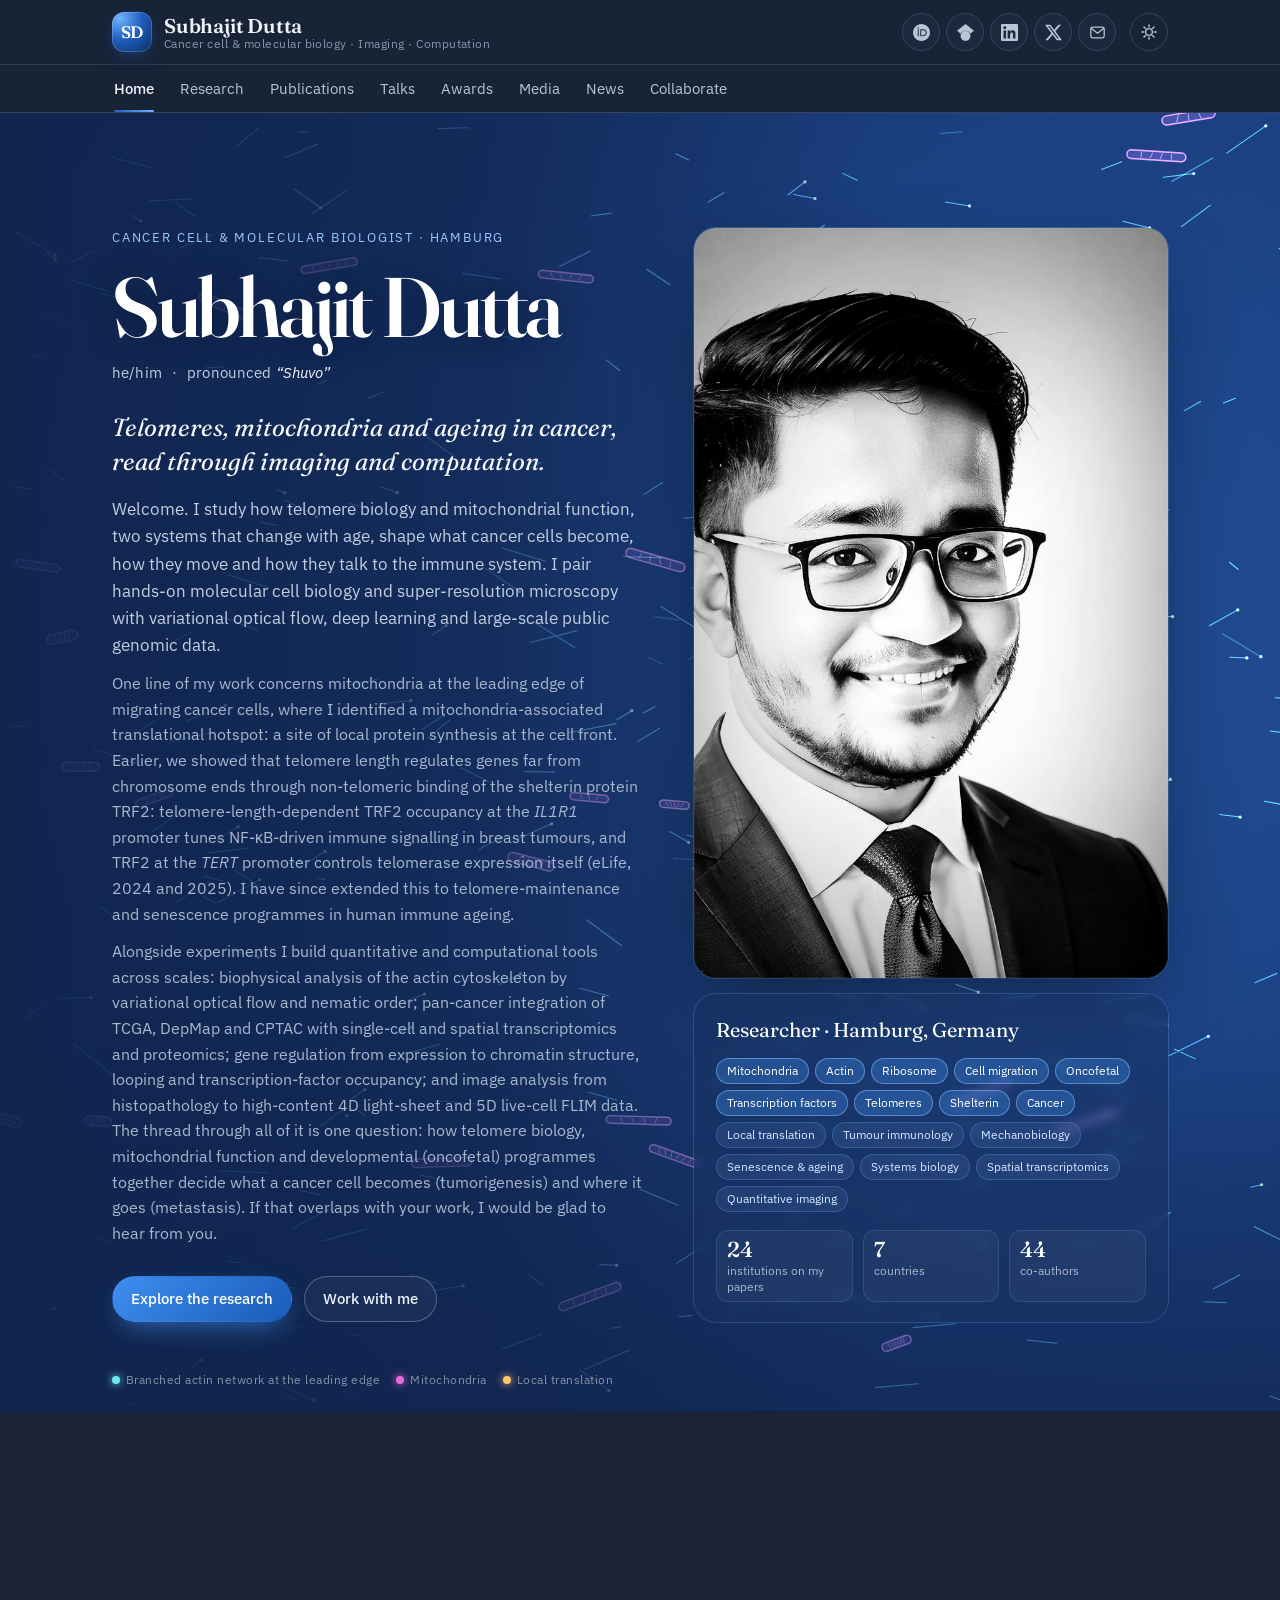
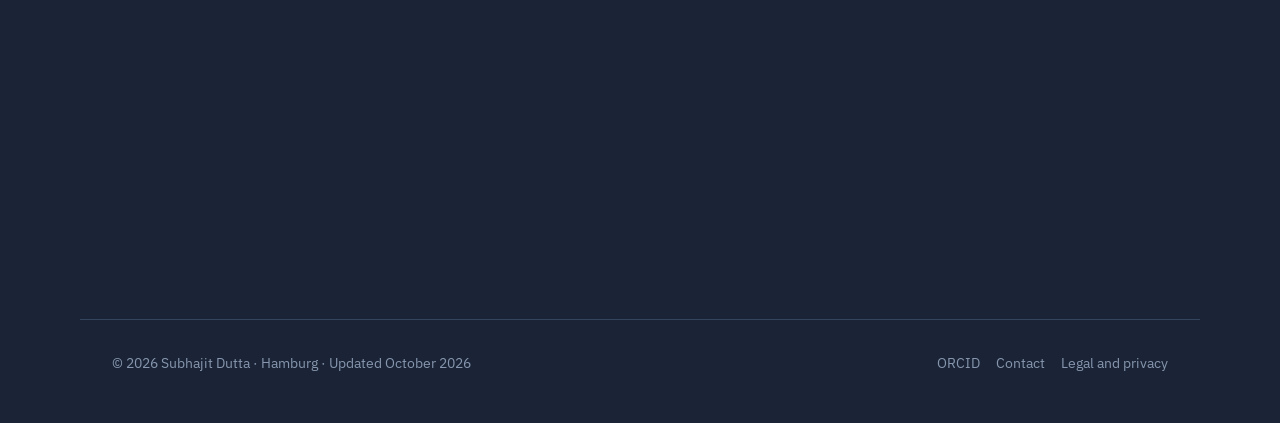
==== index.html @ 6a242e51 "Home: add pronouns and pronunciation" ====
<!doctype html>
<html lang="en">
<head>
<meta charset="utf-8">
<meta http-equiv="Content-Security-Policy" content="default-src 'self'; script-src 'self'; style-src 'self'; img-src 'self' data:; font-src 'self'; connect-src 'self' https://api.web3forms.com; form-action 'self' https://api.web3forms.com; base-uri 'self'; object-src 'none'; frame-src 'none'; worker-src 'none'; manifest-src 'self'; upgrade-insecure-requests">
<meta name="referrer" content="strict-origin-when-cross-origin">
<meta name="viewport" content="width=device-width, initial-scale=1, viewport-fit=cover">
<title>Subhajit Dutta | Cancer biologist: telomeres, mitochondria and ageing</title>
<meta name="description" content="Subhajit Dutta is a cancer cell and molecular biologist in Hamburg studying how telomere biology, mitochondrial function and developmental programmes shape tumour growth, immunity and metastasis, using imaging, genomics and computation.">
<meta name="author" content="Subhajit Dutta">
<link rel="me" href="https://orcid.org/0000-0003-2390-7492">
<link rel="preload" as="image" href="/assets/img/portrait.webp" fetchpriority="high">
<link rel="canonical" href="https://duttasubhajit.com/">
<meta property="og:type" content="profile">
<meta property="og:title" content="Subhajit Dutta | Cancer biologist: telomeres, mitochondria and ageing">
<meta property="og:description" content="Subhajit Dutta is a cancer cell and molecular biologist in Hamburg studying how telomere biology, mitochondrial function and developmental programmes shape tumour growth, immunity and metastasis, using imaging, genomics and computation.">
<meta property="og:url" content="https://duttasubhajit.com/">
<meta property="og:site_name" content="Subhajit Dutta">
<meta property="og:image" content="https://duttasubhajit.com/assets/img/og.jpg">
<meta property="og:image:width" content="1200">
<meta property="og:image:height" content="630">
<meta name="twitter:card" content="summary_large_image">
<meta name="twitter:site" content="@SDutta_2904">
<meta name="twitter:image" content="https://duttasubhajit.com/assets/img/og.jpg">
<meta name="robots" content="index, follow">
<link rel="icon" href="/assets/img/favicon.svg" type="image/svg+xml">
<script type="application/ld+json">
{
 "@context": "https://schema.org",
 "@graph": [
  {
   "@type": "WebSite",
   "@id": "https://duttasubhajit.com/#website",
   "url": "https://duttasubhajit.com/",
   "name": "Subhajit Dutta",
   "alternateName": [
    "duttasubhajit.com",
    "Subhajit Dutta, cancer biologist"
   ],
   "inLanguage": "en",
   "publisher": {
    "@id": "https://duttasubhajit.com/#person"
   }
  },
  {
   "@type": "ProfilePage",
   "@id": "https://duttasubhajit.com/#profilepage",
   "url": "https://duttasubhajit.com/",
   "name": "Subhajit Dutta",
   "isPartOf": {
    "@id": "https://duttasubhajit.com/#website"
   },
   "dateModified": "2026-10-17T09:00:00+02:00",
   "mainEntity": {
    "@id": "https://duttasubhajit.com/#person"
   }
  },
  {
   "@type": "Person",
   "@id": "https://duttasubhajit.com/#person",
   "name": "Subhajit Dutta",
   "givenName": "Subhajit",
   "familyName": "Dutta",
   "alternateName": [
    "S. Dutta",
    "Dutta S"
   ],
   "description": "Cancer cell and molecular biologist studying how telomere biology, mitochondrial function and developmental programmes shape tumour growth, immunity and metastasis.",
   "jobTitle": "Researcher",
   "url": "https://duttasubhajit.com/",
   "image": "https://duttasubhajit.com/assets/img/portrait.webp",
   "email": "mailto:dsubhajit.edu@gmail.com",
   "affiliation": {
    "@type": "Organization",
    "name": "University Medical Center Hamburg-Eppendorf (UKE)",
    "department": {
     "@type": "Organization",
     "name": "Institute of Biochemistry and Molecular Cell Biology (IBMZ)"
    }
   },
   "alumniOf": [
    {
     "@type": "CollegeOrUniversity",
     "name": "Banaras Hindu University",
     "address": {
      "@type": "PostalAddress",
      "addressLocality": "Varanasi",
      "addressCountry": "IN"
     }
    },
    {
     "@type": "CollegeOrUniversity",
     "name": "University of Burdwan",
     "address": {
      "@type": "PostalAddress",
      "addressLocality": "Bardhaman",
      "addressCountry": "IN"
     }
    },
    {
     "@type": "ResearchOrganization",
     "name": "CSIR-Institute of Genomics and Integrative Biology (CSIR-IGIB)",
     "address": {
      "@type": "PostalAddress",
      "addressLocality": "New Delhi",
      "addressCountry": "IN"
     }
    },
    {
     "@type": "CollegeOrUniversity",
     "name": "Indian Institute of Technology Jodhpur",
     "address": {
      "@type": "PostalAddress",
      "addressLocality": "Jodhpur",
      "addressCountry": "IN"
     }
    },
    {
     "@type": "ResearchOrganization",
     "name": "National Institute of Science Education and Research (NISER)",
     "address": {
      "@type": "PostalAddress",
      "addressLocality": "Bhubaneswar",
      "addressCountry": "IN"
     }
    }
   ],
   "identifier": {
    "@type": "PropertyValue",
    "propertyID": "ORCID",
    "value": "0000-0003-2390-7492",
    "url": "https://orcid.org/0000-0003-2390-7492"
   },
   "knowsAbout": [
    "telomere biology",
    "shelterin",
    "mitochondria",
    "ageing",
    "cancer biology",
    "tumour immune microenvironment",
    "oncofetal programmes",
    "cancer cell migration",
    "actin cytoskeleton",
    "quantitative imaging",
    "optical flow",
    "single-cell and spatial genomics",
    "machine learning"
   ],
   "sameAs": [
    "https://orcid.org/0000-0003-2390-7492",
    "https://scholar.google.com/citations?user=DbkLvm4AAAAJ",
    "https://www.linkedin.com/in/subhajit-dutta-6a4b96134/",
    "https://x.com/SDutta_2904",
    "https://github.com/subhajit-dutta-bio",
    "https://bsky.app/profile/sdutta.bsky.social",
    "https://www.researchgate.net/profile/Subhajit-Dutta-3"
   ],
   "award": [
    "Best oral presentation, 6th EUGLOH Annual Student Research Conference (2025)",
    "EMBO Travel Grants (2025, 2026)",
    "Google TPU Research Cloud award (2026)"
   ],
   "workLocation": {
    "@type": "Place",
    "name": "Hamburg, Germany"
   }
  }
 ]
}
</script>
<link rel="preload" href="/assets/fonts/ibm-plex-sans-latin-400-normal.woff2" as="font" type="font/woff2" crossorigin>
<link rel="preload" href="/assets/fonts/fraunces-latin-opsz-normal.woff2" as="font" type="font/woff2" crossorigin>
<link rel="stylesheet" href="/assets/site.css">
<script src="/assets/data/profile.js" defer></script>
<script src="/assets/data/news.js" defer></script>
<script src="/assets/data/publications.js" defer></script>
<script src="/assets/data/network.js" defer></script>
<script src="/assets/site.js" defer></script>
</head>
<body data-page="home">
<a class="skip" href="#main">Skip to content</a>
<header class="nav">
  <div class="wrap nav-top">
    <a class="brand" href="/" aria-label="Subhajit Dutta, home">
      <span class="brand-mark" aria-hidden="true">SD</span>
      <span class="brand-text"><span class="brand-name">Subhajit Dutta</span><span class="brand-sub">Cancer cell &amp; molecular biology · Imaging · Computation</span></span>
    </a>
    <div class="nav-right">
      <ul class="social" aria-label="Profiles">
        <li><a class="soc soc-orcid" href="https://orcid.org/0000-0003-2390-7492" target="_blank" rel="me noopener" aria-label="ORCID profile" title="ORCID"><svg viewBox="0 0 24 24" aria-hidden="true"><path fill="currentColor" d="M12 0C5.372 0 0 5.372 0 12s5.372 12 12 12 12-5.372 12-12S18.628 0 12 0zM7.369 4.378c.525 0 .947.431.947.947s-.422.947-.947.947a.95.95 0 0 1-.947-.947c0-.525.422-.947.947-.947zm-.722 3.038h1.444v10.041H6.647V7.416zm3.562 0h3.9c3.712 0 5.344 2.653 5.344 5.025 0 2.578-2.016 5.025-5.325 5.025h-3.919V7.416zm1.444 1.303v7.444h2.297c3.272 0 4.022-2.484 4.022-3.722 0-2.016-1.284-3.722-4.097-3.722h-2.222z"/></svg></a></li>
        <li><a class="soc soc-scholar" href="https://scholar.google.com/citations?user=DbkLvm4AAAAJ&amp;hl=en" target="_blank" rel="me noopener" aria-label="Google Scholar profile" title="Google Scholar"><svg viewBox="0 0 24 24" aria-hidden="true"><path fill="currentColor" d="M5.242 13.769 0 9.5 12 0l12 9.5-5.242 4.269C17.548 11.249 14.978 9.5 12 9.5c-2.977 0-5.548 1.748-6.758 4.269zM12 10a7 7 0 1 0 0 14 7 7 0 0 0 0-14z"/></svg></a></li>
        <li><a class="soc soc-linkedin" href="https://www.linkedin.com/in/subhajit-dutta-6a4b96134/" target="_blank" rel="me noopener" aria-label="LinkedIn profile" title="LinkedIn"><svg viewBox="0 0 24 24" aria-hidden="true"><path fill="currentColor" d="M20.447 20.452h-3.554v-5.569c0-1.328-.027-3.037-1.852-3.037-1.853 0-2.136 1.445-2.136 2.939v5.667H9.351V9h3.414v1.561h.046c.477-.9 1.637-1.85 3.37-1.85 3.601 0 4.267 2.37 4.267 5.455v6.286zM5.337 7.433a2.062 2.062 0 1 1 0-4.125 2.062 2.062 0 0 1 0 4.125zM7.119 20.452H3.555V9h3.564v11.452zM22.225 0H1.771C.792 0 0 .774 0 1.729v20.542C0 23.227.792 24 1.771 24h20.451C23.2 24 24 23.227 24 22.271V1.729C24 .774 23.2 0 22.222 0h.003z"/></svg></a></li>
        <li><a class="soc soc-x" href="https://x.com/SDutta_2904" target="_blank" rel="me noopener" aria-label="X (Twitter) profile" title="X"><svg viewBox="0 0 24 24" aria-hidden="true"><path fill="currentColor" d="M18.901 1.153h3.68l-8.04 9.19L24 22.846h-7.406l-5.8-7.584-6.638 7.584H.474l8.6-9.83L0 1.154h7.594l5.243 6.932 6.064-6.933zm-1.291 19.491h2.039L6.486 3.24H4.298l13.312 17.404z"/></svg></a></li>
        <li><a class="soc soc-email" href="mailto:dsubhajit.edu@gmail.com" aria-label="Email dsubhajit.edu@gmail.com" title="Email"><svg viewBox="0 0 24 24" aria-hidden="true" fill="none" stroke="currentColor" stroke-width="1.8" stroke-linecap="round" stroke-linejoin="round"><rect x="2.5" y="4.5" width="19" height="15" rx="2.5"/><path d="M3.5 6.5l8.5 6.5 8.5-6.5"/></svg></a></li>
      </ul>
      <button class="icon-btn" id="themeBtn" type="button" aria-label="Switch colour theme" title="Switch theme">
        <svg viewBox="0 0 24 24" fill="none" stroke="currentColor" stroke-width="1.8" stroke-linecap="round"><circle cx="12" cy="12" r="4.5"/><path d="M12 2.5v2.5M12 19v2.5M2.5 12H5M19 12h2.5M5.3 5.3l1.8 1.8M16.9 16.9l1.8 1.8M5.3 18.7l1.8-1.8M16.9 7.1l1.8-1.8"/></svg>
      </button>
    </div>
  </div>
  <nav class="nav-tabs" aria-label="Sections">
    <div class="wrap">
      <ul class="tabs" id="tabs">
        <li><a href="/" data-page="home">Home</a></li>
        <li><a href="/research/" data-page="research">Research</a></li>
        <li><a href="/publications/" data-page="publications">Publications</a></li>
        <li><a href="/talks/" data-page="talks">Talks</a></li>
        <li><a href="/awards/" data-page="awards">Awards</a></li>
        <li><a href="/media/" data-page="media">Media</a></li>
        <li><a href="/news/" data-page="news">News</a></li>
        <li><a href="/collaborate/" data-page="collaborate">Collaborate</a></li>
      </ul>
    </div>
  </nav>
</header>
<main id="main">

<section class="hero" aria-labelledby="name">
  <canvas id="cellfield" aria-hidden="true"></canvas>
  <div class="hero-shade" aria-hidden="true"></div>
  <div class="wrap hero-grid">
    <div class="hero-copy">
      <p class="eyebrow">Cancer cell &amp; molecular biologist<span class="hide-sm"> · <span data-pos="city">Hamburg</span></span></p>
      <h1 id="name">Subhajit Dutta</h1>
      <p class="name-meta"><span>he/him</span><span aria-hidden="true">·</span><span>pronounced <q>Shuvo</q></span></p>
      <p class="hero-lede">Telomeres, mitochondria and ageing in cancer, read through imaging and computation.</p>
      <p class="hero-text">Welcome. I study how telomere biology and mitochondrial function, two systems that change with age, shape what cancer cells become, how they move and how they talk to the immune system. I pair hands-on molecular cell biology and super-resolution microscopy with variational optical flow, deep learning and large-scale public genomic data.</p>
      <p class="hero-text">One line of my work concerns mitochondria at the leading edge of migrating cancer cells, where I identified a mitochondria-associated translational hotspot: a site of local protein synthesis at the cell front. Earlier, we showed that telomere length regulates genes far from chromosome ends through non-telomeric binding of the shelterin protein TRF2: telomere-length-dependent TRF2 occupancy at the <i>IL1R1</i> promoter tunes NF-κB-driven immune signalling in breast tumours, and TRF2 at the <i>TERT</i> promoter controls telomerase expression itself (eLife, 2024 and 2025). I have since extended this to telomere-maintenance and senescence programmes in human immune ageing.</p>
      <p class="hero-text">Alongside experiments I build quantitative and computational tools across scales: biophysical analysis of the actin cytoskeleton by variational optical flow and nematic order; pan-cancer integration of TCGA, DepMap and CPTAC with single-cell and spatial transcriptomics and proteomics; gene regulation from expression to chromatin structure, looping and transcription-factor occupancy; and image analysis from histopathology to high-content 4D light-sheet and 5D live-cell FLIM data. The thread through all of it is one question: how telomere biology, mitochondrial function and developmental (oncofetal) programmes together decide what a cancer cell becomes (tumorigenesis) and where it goes (metastasis). If that overlaps with your work, I would be glad to hear from you.</p>
      <div class="hero-actions">
        <a class="btn primary" href="/research/">Explore the research</a>
        <a class="btn ghost" href="/collaborate/">Work with me</a>
      </div>
    </div>
    <aside class="hero-side">
      <div class="portrait" id="portrait">
        <img src="/assets/img/portrait.webp" alt="Subhajit Dutta" width="900" height="1202" fetchpriority="high">
      </div>
      <div class="profile-card">
        <div>
          <p class="pc-role"><span data-pos="role">Researcher</span> · <span data-pos="place">Hamburg, Germany</span></p>
          <ul class="pc-tags" aria-label="Research keywords">
            <li class="core">Mitochondria</li><li class="core">Actin</li><li class="core">Ribosome</li><li class="core">Cell migration</li><li class="core">Oncofetal</li><li class="core">Transcription factors</li><li class="core">Telomeres</li><li class="core">Shelterin</li><li class="core">Cancer</li>
            <li>Local translation</li><li>Tumour immunology</li><li>Mechanobiology</li><li>Senescence &amp; ageing</li><li>Systems biology</li><li>Spatial transcriptomics</li><li>Quantitative imaging</li>
          </ul>
        </div>
        <a class="pc-net" href="/collaborate/#h-net" aria-label="See the collaboration network (excludes Global Burden of Disease consortium papers)" title="Counts exclude Global Burden of Disease consortium papers">
          <span><b data-net="inst">24</b>institutions on my papers</span>
          <span><b data-net="countries">7</b>countries</span>
          <span><b data-net="people">44</b>co-authors</span>
        </a>
      </div>
    </aside>
  </div>
  <p class="hero-caption wrap"><span class="cap"><i class="dot dot-actin"></i>Branched actin network at the leading edge</span><span class="cap"><i class="dot dot-mito"></i>Mitochondria</span><span class="cap"><i class="dot dot-ribo"></i>Local translation</span></p>
</section>

<section class="section flush" aria-label="Now">
  <div class="wrap">
    <div class="now">
      <div><div class="k">Now</div><div class="v" data-pos="now">Researcher, Institute of Biochemistry and Molecular Cell Biology, UKE Hamburg</div></div>
      <div><div class="k">Focus</div><div class="v"><a href="/research/">Telomeres, mitochondria and ageing in cancer</a></div></div>
      <div><div class="k">Open to</div><div class="v"><a href="/collaborate/">Collaborations on omics and imaging data</a></div></div>
    </div>
  </div>
</section>

<section class="section" aria-labelledby="h-latest">
  <div class="wrap">
    <div class="section-head">
      <h2 id="h-latest">Latest</h2>
      <p class="section-intro">Recent preprints, accepted papers and meetings.</p>
    </div>
    <ul class="rows" id="newsLatest"></ul>
    <div class="section-foot"><a class="btn" href="/news/">All news</a></div>
  </div>
</section>

<section class="section" aria-labelledby="h-selected">
  <div class="wrap">
    <div class="section-head">
      <h2 id="h-selected">Selected work</h2>
      <p class="section-intro">Three papers that show the range: a co-first-author mechanism paper, a follow-up on telomerase regulation, and a sole-author quantitative study of cell migration.</p>
    </div>
    <div class="featured" id="featuredPubs"></div>
    <div class="section-foot"><a class="btn" href="/publications/">All publications</a></div>
  </div>
</section>

<section class="section" aria-labelledby="h-research">
  <div class="wrap">
    <div class="section-head">
      <h2 id="h-research">Four questions, one cell</h2>
      <p class="section-intro">My work runs on two tracks that keep meeting: experiments on telomere and mitochondrial biology in cancer cells, and computational analyses of public genomic, imaging and clinical data at pan-cancer scale.</p>
    </div>
    <div class="themes">
      <article class="theme lead">
        <h3><small>Telomeres and immunity</small>How telomere length talks to the tumour microenvironment</h3>
        <p>Non-telomeric TRF2 binding controls IL1R1 and TERT in a telomere-length-sensitive way, linking telomere state to NF-κB signalling and immune infiltration.</p>
        <p class="more"><a href="/research/#telomere">About this project</a></p>
      </article>
      <article class="theme">
        <h3><small>Mitochondria in migration</small>The Mitochondria–Actin–Translation Hub</h3>
        <p>Mitochondria positioned at the front of migrating cancer cells mark a mitochondria-associated translational hotspot, a site of local protein synthesis at the leading edge.</p>
        <p class="more"><a href="/research/#mitochondria">About this project</a></p>
      </article>
      <article class="theme">
        <h3><small>Quantitative imaging</small>From actin images to nematic fields</h3>
        <p>TV-L1 optical flow, orientational order and topological defect analysis applied to live-cell and super-resolution data, with deep-learning pipelines for microscopy.</p>
        <p class="more"><a href="/research/#imaging">About this project</a></p>
      </article>
      <article class="theme">
        <h3><small>Pan-cancer computation</small>Regulatory, spatial and immune structure in public data</h3>
        <p>Sole-author analyses integrating TCGA, DepMap, CPTAC, ENCODE and spatial transcriptomics to find structure that single studies miss.</p>
        <p class="more"><a href="/research/#pancancer">About this project</a></p>
      </article>
    </div>
  </div>
</section>

<section class="section" id="path" aria-labelledby="h-path">
  <div class="wrap">
    <div class="section-head">
      <h2 id="h-path">Path</h2>
      <p class="section-intro">Research positions and degrees, most recent first.</p>
    </div>
    <ol class="rows">
      <li class="row"><div class="row-when">2023 – present</div><div><div class="row-title">Researcher</div><div class="row-where">University Medical Center Hamburg-Eppendorf (UKE), University of Hamburg</div><p class="row-what">Research on cytoskeletal dynamics, organelle coordination and local translation in cancer cell migration. Teaching in UKE degree programmes (2026); supervised master's and PhD students in live-cell imaging, image analysis and cloning.</p></div></li>
      <li class="row"><div class="row-when">2020 – 2023</div><div><div class="row-title">Senior research fellow</div><div class="row-where">CSIR Institute of Genomics and Integrative Biology, New Delhi</div><p class="row-what">Telomere–immune crosstalk in the tumour microenvironment, TRF2-mediated IL1R1 regulation, TERT gene regulation, T cell ageing, machine learning for telomere length prediction from gene expression.</p></div></li>
      <li class="row"><div class="row-when">2020</div><div><div class="row-title">Junior research fellow</div><div class="row-where">Indian Institute of Technology Jodhpur</div><p class="row-what">Single-molecule opto-genomics for immune checkpoint blockade; single-molecule imaging of T-cell receptor serial engagement.</p></div></li>
      <li class="row"><div class="row-when">2019</div><div><div class="row-title">Visiting researcher</div><div class="row-where">University of Helsinki</div><p class="row-what">Lineage-specific transcription factors in liver cancer, trans-differentiation, next-generation sequencing analysis.</p></div></li>
      <li class="row"><div class="row-when">2018 – 2019</div><div><div class="row-title">Junior research fellow</div><div class="row-where">National Institute of Science Education and Research, Bhubaneswar</div><p class="row-what">Genetic alterations in gall bladder cancer; graph-based network analysis of tumour angiogenesis.</p></div></li>
      <li class="row"><div class="row-when">2016 – 2018</div><div><div class="row-title">MSc Biotechnology</div><div class="row-where">Banaras Hindu University, Varanasi</div><p class="row-what">First division, CGPA 8.34/10. DBT Merit Scholarship.</p></div></li>
      <li class="row"><div class="row-when">2013 – 2016</div><div><div class="row-title">BSc (Hons) Botany</div><div class="row-where">University of Burdwan, West Bengal</div></div></li>
    </ol>
  </div>
</section>
</main>
<footer>
  <div class="wrap">
    <span>© 2026 Subhajit Dutta · <span data-pos="city">Hamburg</span> · <span class="upd">Updated <time data-updated datetime="2026-10-17">October 2026</time></span></span>
    <span class="links">
      <a href="https://orcid.org/0000-0003-2390-7492" rel="me noopener" target="_blank">ORCID</a>
      <a href="/collaborate/">Contact</a>
      <a href="/legal/">Legal and privacy</a>
    </span>
  </div>
</footer>
</body>
</html>
---- assets/site.css ----
/* Self-hosted fonts (no third-party requests) — SIL Open Font License, see assets/fonts/ */
@font-face{font-family:"Fraunces";font-style:normal;font-weight:100 900;font-display:swap;src:url(/assets/fonts/fraunces-latin-opsz-normal.woff2) format("woff2-variations"),url(/assets/fonts/fraunces-latin-opsz-normal.woff2) format("woff2");}
@font-face{font-family:"Fraunces";font-style:italic;font-weight:100 900;font-display:swap;src:url(/assets/fonts/fraunces-latin-opsz-italic.woff2) format("woff2-variations"),url(/assets/fonts/fraunces-latin-opsz-italic.woff2) format("woff2");}
@font-face{font-family:"IBM Plex Sans";font-style:normal;font-weight:400;font-display:swap;src:url(/assets/fonts/ibm-plex-sans-latin-400-normal.woff2) format("woff2");}
@font-face{font-family:"IBM Plex Sans";font-style:italic;font-weight:400;font-display:swap;src:url(/assets/fonts/ibm-plex-sans-latin-400-italic.woff2) format("woff2");}
@font-face{font-family:"IBM Plex Sans";font-style:normal;font-weight:500;font-display:swap;src:url(/assets/fonts/ibm-plex-sans-latin-500-normal.woff2) format("woff2");}
@font-face{font-family:"IBM Plex Sans";font-style:normal;font-weight:600;font-display:swap;src:url(/assets/fonts/ibm-plex-sans-latin-600-normal.woff2) format("woff2");}

/* Subhajit Dutta — site stylesheet
   Layout: long-scroll pages, left-aligned measure, hairline rows for lists,
   one visual moment per page (home: live director field + portrait). */

:root {
  --bg: #1A2436;
  --bg-2: #212D42;
  --bg-3: #2A3850;
  --fg: #EDF2F8;
  --fg-2: #B9C5D7;
  --fg-3: #8796AE;
  --line: #34445F;
  --accent: #8DBEFF;
  --accent-2: #E8B26A;
  --accent-ink: #14203A;
  --ok: #8BCF8B;
  --err: #E8837F;
  --field: #8DBEFF;
  --field-dim: #3A4C6B;
  --shadow: 0 24px 60px rgba(10,18,36,.45);
  --display: "Fraunces", "Iowan Old Style", Georgia, serif;
  --body: "IBM Plex Sans", "Helvetica Neue", Arial, sans-serif;
  color-scheme: dark;
}
:root[data-theme="light"] {
  --bg: #F2F6FC; --bg-2: #FFFFFF; --bg-3: #E4ECF8; --fg: #0A1A33; --fg-2: #3B4D6B; --fg-3: #56657F;
    --line: #D3DDEC; --accent: #0F4D92; --accent-2: #8A5212; --accent-ink: #FFFFFF;
    --ok: #2E8B57; --err: #B64342; --field: #0F4D92; --field-dim: #C6D3E8;
    --shadow: 0 24px 60px rgba(10,26,51,.12); color-scheme: light;
}

* { box-sizing: border-box; }
html { scroll-behavior: smooth; -webkit-text-size-adjust: 100%; }
@media (prefers-reduced-motion: reduce) { html { scroll-behavior: auto; } * { transition: none !important; animation: none !important; } }
body { margin: 0; background: var(--bg); color: var(--fg); font-family: var(--body); font-size: 1.0625rem; line-height: 1.6; -webkit-font-smoothing: antialiased; }
body::before { content: ""; position: fixed; inset: 0 0 auto; height: env(safe-area-inset-top, 0px); z-index: 10; background: var(--bg); }
a { color: inherit; text-decoration-color: var(--fg-3); text-underline-offset: 3px; }
a { transition: color .15s ease, text-decoration-color .15s ease, border-color .15s ease, background-color .15s ease; }
a:hover { color: var(--accent); text-decoration-color: var(--accent); }
:focus-visible { outline: 2px solid var(--accent); outline-offset: 3px; border-radius: 2px; }
h1, h2, h3, h4 { font-family: var(--display); font-weight: 500; letter-spacing: -0.015em; text-wrap: balance; margin: 0; }
p { margin: 0; }
img { max-width: 100%; height: auto; display: block; }
button { font: inherit; }
[hidden] { display: none !important; }

.wrap { width: 100%; max-width: 1120px; margin-inline: auto; padding-left: max(16px, env(safe-area-inset-left, 0px)); padding-right: max(16px, env(safe-area-inset-right, 0px)); }
@media (min-width: 760px) { .wrap { padding-left: max(32px, env(safe-area-inset-left, 0px)); padding-right: max(32px, env(safe-area-inset-right, 0px)); } }
.measure { max-width: 64ch; }
.muted { color: var(--fg-2); }
.small { font-size: 0.9375rem; }

/* ---------- Navigation: two-tier branded header ---------- */
.nav { position: sticky; top: env(safe-area-inset-top, 0px); z-index: 20; background: color-mix(in srgb, var(--bg) 88%, transparent); backdrop-filter: saturate(1.4) blur(16px); -webkit-backdrop-filter: saturate(1.4) blur(16px); border-bottom: 1px solid var(--line); }
.nav-top { display: flex; align-items: center; justify-content: space-between; gap: 16px; height: 64px; }
.brand { display: inline-flex; align-items: center; gap: 12px; text-decoration: none; min-width: 0; }
.brand-mark { flex: none; width: 40px; height: 40px; border-radius: 12px; display: grid; place-items: center; font-family: var(--display); font-weight: 600; font-size: 1.05rem; letter-spacing: -0.03em; color: #fff; background: radial-gradient(120% 120% at 20% 15%, #6FB4FF 0%, #1F5FBF 45%, #0A2A5E 100%); box-shadow: 0 6px 18px -6px rgba(31,95,191,.6), inset 0 0 0 1px rgba(255,255,255,.18); }
.brand-text { display: flex; flex-direction: column; min-width: 0; line-height: 1.15; }
.brand-name { font-family: var(--display); font-size: 1.25rem; font-weight: 600; letter-spacing: -0.01em; white-space: nowrap; color: var(--fg); }
.brand-sub { font-size: 0.75rem; color: var(--fg-3); letter-spacing: 0.04em; white-space: nowrap; overflow: hidden; text-overflow: ellipsis; }
.nav-right { display: flex; align-items: center; gap: 10px; }
.social { display: flex; align-items: center; gap: 6px; list-style: none; margin: 0; padding: 0; }
.soc { display: inline-flex; align-items: center; justify-content: center; width: 38px; height: 38px; border-radius: 50%; color: var(--fg-2); border: 1px solid var(--line); background: color-mix(in srgb, var(--bg-2) 60%, transparent); transition: color .18s, background .18s, border-color .18s, transform .18s; }
.soc svg { width: 17px; height: 17px; }
.soc:hover { transform: translateY(-1px); color: #fff; border-color: transparent; }
.soc-orcid:hover { background: #A6CE39; }
.soc-linkedin:hover { background: #0A66C2; }
.soc-x:hover { background: #2B3A55; }
.soc-scholar:hover { background: #4285F4; }
.soc-email:hover { background: #1F5FBF; color: #fff; }
.nav-right .icon-btn { margin-left: 4px; }
.nav-tabs { border-top: 1px solid color-mix(in srgb, var(--line) 70%, transparent); }
.tabs { display: flex; gap: 2px; list-style: none; margin: 0 -10px; padding: 0; font-size: 0.9375rem; overflow-x: auto; scrollbar-width: none; -webkit-overflow-scrolling: touch; }
.tabs::-webkit-scrollbar { display: none; }
.tabs li { flex: none; }
.tabs a { display: block; padding: 12px 12px 11px; text-decoration: none; color: var(--fg-2); position: relative; white-space: nowrap; transition: color .15s; }
.tabs a:hover { color: var(--accent); }
.tabs a[aria-current="page"] { color: var(--fg); font-weight: 500; }
.tabs a[aria-current="page"]::after { content: ""; position: absolute; left: 12px; right: 12px; bottom: 0; height: 2px; background: linear-gradient(90deg, #1F5FBF, #6FB4FF); border-radius: 2px; }
.icon-btn { display: inline-flex; align-items: center; justify-content: center; width: 38px; height: 38px; border-radius: 50%; border: 1px solid var(--line); background: transparent; color: var(--fg-2); cursor: pointer; }
.icon-btn:hover { color: var(--accent); border-color: var(--accent); }
.icon-btn svg { width: 18px; height: 18px; }
@media (max-width: 899px) { .brand-sub { display: none; } }
@media (max-width: 560px) {
  .nav-top { height: 58px; gap: 10px; }
  .brand-mark { width: 34px; height: 34px; border-radius: 10px; font-size: 0.95rem; }
  .brand-name { font-size: 1.0625rem; }
  .social { gap: 4px; }
  .soc, .nav-right .icon-btn { width: 32px; height: 32px; }
  .soc svg { width: 15px; height: 15px; }
  .nav-right { gap: 4px; }
  .tabs { font-size: 0.875rem; -webkit-mask-image: linear-gradient(90deg, #000 88%, transparent); mask-image: linear-gradient(90deg, #000 88%, transparent); }
  .tabs a { padding: 10px 10px 9px; }
  .tabs a[aria-current="page"]::after { left: 10px; right: 10px; }
}


/* ---------- Buttons & chips ---------- */
.btn { display: inline-flex; align-items: center; gap: 8px; padding: 10px 18px; border-radius: 999px; font-size: 0.9375rem; font-weight: 500; text-decoration: none; border: 1px solid var(--line); color: var(--fg); background: transparent; cursor: pointer; }
.btn { transition: color .15s, border-color .15s, background-color .15s, box-shadow .15s; }
.btn:hover { border-color: var(--accent); color: var(--accent); }
.btn.primary { background: var(--accent); color: var(--accent-ink); border-color: var(--accent); }
.btn.primary:hover { color: var(--accent-ink); filter: brightness(1.12); box-shadow: 0 8px 22px -10px var(--accent); }
.btn.sm { padding: 6px 12px; font-size: 0.8125rem; }
.btn svg { width: 16px; height: 16px; }
.btn[disabled] { opacity: 0.6; cursor: default; }
.chip { font-size: 0.875rem; padding: 7px 14px; border-radius: 999px; border: 1px solid var(--line); background: transparent; color: var(--fg-2); cursor: pointer; }
.chip:hover { border-color: var(--accent); color: var(--accent); }
.chip[aria-pressed="true"] { background: var(--fg); color: var(--bg); border-color: var(--fg); }
.chip .n { opacity: 0.85; margin-left: 6px; font-variant-numeric: tabular-nums; }

/* ---------- Page header (inner pages) ---------- */
.page-head { padding-block: clamp(40px, 7vw, 80px) clamp(28px, 4vw, 44px); }
.page-head h1 { font-size: clamp(2.5rem, 6vw, 4.5rem); line-height: 1; letter-spacing: -0.03em; font-variation-settings: "opsz" 144; }
.page-head .lede { margin-top: 18px; color: var(--fg-2); max-width: 62ch; font-size: 1.125rem; }

/* ---------- Sections ---------- */
.section { padding-block: clamp(48px, 8vw, 96px); border-top: 1px solid var(--line); }
.section.flush { border-top: 0; padding-top: 0; }
.section-head { display: grid; grid-template-columns: 1fr; gap: 12px 48px; margin-bottom: clamp(28px, 4vw, 48px); }
@media (min-width: 900px) { .section-head { grid-template-columns: minmax(0, 1fr) minmax(0, 1.4fr); align-items: end; } }
.section h2 { font-size: clamp(1.875rem, 4vw, 2.75rem); line-height: 1.05; font-variation-settings: "opsz" 96; }
.section-intro { color: var(--fg-2); max-width: 60ch; }
.section-foot { margin-top: 28px; }

/* ---------- Home hero: always-dark microscopy field ---------- */
.hero { position: relative; overflow: hidden; background: radial-gradient(120% 90% at 75% 40%, #24519c 0%, #1a3d7c 55%, #14306a 100%); color: #EEF3FA; isolation: isolate; }
.hero canvas { position: absolute; inset: 0; width: 100%; height: 100%; display: block; z-index: -2; }
.hero-shade { position: absolute; inset: 0; pointer-events: none; z-index: -1; background: linear-gradient(90deg, rgba(16,36,76,.92) 0%, rgba(16,36,76,.72) 38%, rgba(16,36,76,.15) 70%, rgba(16,36,76,0) 100%), linear-gradient(180deg, rgba(16,36,76,0) 70%, rgba(16,36,76,.6) 100%); }
.hero-grid { position: relative; padding-block: clamp(56px, 9vw, 120px) clamp(28px, 4vw, 48px); display: grid; grid-template-columns: 1fr; gap: 40px; align-items: center; }
.hero-side { display: flex; flex-direction: column; gap: 16px; }
.hero-side .portrait { width: 100%; justify-self: auto; }
.profile-card { display: flex; flex-direction: column; justify-content: space-between; gap: 18px; padding: 20px 22px; border-radius: 22px; background: linear-gradient(160deg, rgba(23,50,98,.55), rgba(26,52,100,.55)); box-shadow: 0 0 0 1px rgba(142,197,255,.2); backdrop-filter: blur(4px); -webkit-backdrop-filter: blur(4px); }
.pc-role { font-family: var(--display); font-size: 1.25rem; color: #fff; }
.pc-focus { margin-top: 6px; font-size: 0.875rem; letter-spacing: .04em; color: #9CC7FF; }
.pc-net { display: grid; grid-template-columns: repeat(3, 1fr); gap: 10px; text-decoration: none; color: #A9B7CD; font-size: 0.75rem; line-height: 1.3; }
.pc-net span { padding: 10px 10px 9px; border-radius: 12px; background: rgba(255,255,255,.04); border: 1px solid rgba(142,197,255,.14); transition: border-color .15s, background .15s; }
.pc-net b { display: block; font-family: var(--display); font-weight: 500; font-size: 1.6rem; color: #fff; line-height: 1.05; margin-bottom: 2px; }
.pc-net:hover span { border-color: rgba(142,197,255,.5); background: rgba(125,180,255,.08); }
@media (min-width: 900px) { .hero-grid { grid-template-columns: minmax(0, 1.12fr) minmax(0, 1fr); align-items: stretch; gap: clamp(36px, 4vw, 56px); } .hero-side { max-width: 520px; width: 100%; margin-left: auto; } .hero-side .portrait { aspect-ratio: 3 / 4; } .profile-card { flex: 1; } }
@media (max-width: 899px) { .hero-side { order: -1; flex-direction: row; align-items: stretch; } .hero-side .portrait { width: min(42%, 170px); flex: none; } .profile-card { flex: 1; padding: 14px; gap: 10px; } .pc-role { font-size: 1rem; } .pc-focus { font-size: 0.75rem; } .pc-net { grid-template-columns: 1fr; gap: 6px; } .pc-net span { padding: 6px 8px; display: flex; align-items: baseline; gap: 6px; } .pc-net b { font-size: 1.1rem; display: inline; margin: 0; } }
.eyebrow { margin: 0 0 18px; font-size: 0.8125rem; letter-spacing: 0.14em; text-transform: uppercase; color: #9CC7FF; }
.hero h1 { font-size: clamp(3rem, 9vw, 6.5rem); font-weight: 600; line-height: 0.95; letter-spacing: -0.035em; font-variation-settings: "opsz" 144; max-width: 10ch; color: #fff; text-shadow: 0 2px 30px rgba(10,18,36,.35); }
.hero-lede { margin-top: clamp(18px, 2.6vw, 26px); font-family: var(--display); font-style: italic; font-weight: 400; font-size: clamp(1.25rem, 2.2vw, 1.55rem); line-height: 1.35; max-width: 32ch; font-variation-settings: "opsz" 40; color: #F5F7FB; }
.hero-text { margin-top: 18px; max-width: 62ch; color: #C3CEE0; }
.hero-text + .hero-text { margin-top: 12px; color: #A9B7CD; font-size: 1rem; }
.hero-actions { margin-top: 30px; display: flex; flex-wrap: wrap; gap: 12px; }
.hero .btn.primary { background: linear-gradient(135deg, #3E8EF0, #1A5BB8); color: #fff; border-color: transparent; box-shadow: 0 10px 28px -10px rgba(62,142,240,.8); }
.hero .btn.primary:hover { color: #fff; filter: brightness(1.12); }
.hero .btn.ghost { color: #EEF3FA; border-color: rgba(238,243,250,.28); background: rgba(255,255,255,.04); backdrop-filter: blur(6px); }
.hero .btn.ghost:hover { color: #9CC7FF; border-color: #9CC7FF; background: rgba(125,180,255,.1); }
.portrait { position: relative; justify-self: end; width: min(100%, 340px); aspect-ratio: 4 / 5; border-radius: 22px; overflow: hidden; background: linear-gradient(160deg, rgba(23,34,56,.55), rgba(10,16,30,.62)); box-shadow: 0 30px 80px -20px rgba(10,18,36,.7), 0 0 0 1px rgba(143,227,232,.22); backdrop-filter: blur(2px); -webkit-backdrop-filter: blur(2px); }
.portrait::after { content: ""; position: absolute; inset: 0; border-radius: inherit; pointer-events: none; box-shadow: inset 0 0 0 1px rgba(255,255,255,.06); }
.portrait img { width: 100%; height: 100%; object-fit: cover; object-position: 50% 30%; filter: contrast(1.04); }
.portrait-empty { position: absolute; inset: 0; display: grid; place-items: center; text-align: center; padding: 24px; }
.portrait-empty b { display: block; font-family: var(--display); font-size: 4.5rem; font-weight: 600; letter-spacing: -0.04em; line-height: 1; background: linear-gradient(135deg, #8FE3E8, #D37BD0); -webkit-background-clip: text; background-clip: text; color: transparent; }
@media (max-width: 899px) { .portrait { border-radius: 18px; } .hero-shade { background: linear-gradient(180deg, rgba(16,36,76,.82) 0%, rgba(16,36,76,.74) 60%, rgba(16,36,76,.5) 100%); } }
.hero-caption { position: relative; display: flex; flex-wrap: wrap; align-items: center; gap: 6px 16px; margin: 0 auto; padding-bottom: 22px; font-size: 0.75rem; letter-spacing: 0.04em; color: #8392a8; }
.hero-caption .dot { display: inline-block; width: 8px; height: 8px; border-radius: 50%; vertical-align: middle; margin-right: 6px; }
.dot-actin { background: #6FE7EC; box-shadow: 0 0 8px #6FE7EC; }
.dot-mito { background: #E46BDC; box-shadow: 0 0 8px #E46BDC; }
.dot-ribo { background: #FFC56B; box-shadow: 0 0 8px #FFC56B; }

/* "Now" strip */
.now { display: grid; grid-template-columns: 1fr; gap: 0; border-top: 1px solid var(--line); border-bottom: 1px solid var(--line); }
@media (min-width: 760px) { .now { grid-template-columns: repeat(3, 1fr); } }
.now > div { padding: 22px 0; min-width: 0; }
@media (min-width: 760px) { .now > div { padding: 24px 28px 24px 0; } .now > div + div { padding-left: 28px; border-left: 1px solid var(--line); } }
@media (max-width: 759px) { .now > div + div { border-top: 1px solid var(--line); } }
.now .k { font-size: 0.8125rem; color: var(--fg-3); }
.now .v { margin-top: 4px; font-family: var(--display); font-size: 1.25rem; line-height: 1.3; font-variation-settings: "opsz" 36; }
.now .v a { text-decoration: none; }
.now .v a:hover { color: var(--accent); }

/* ---------- Themes (research) ---------- */
.themes { display: grid; grid-template-columns: 1fr; gap: 40px 48px; }
@media (min-width: 700px) { .themes { grid-template-columns: 1fr 1fr; } }
.theme { min-width: 0; padding-top: 20px; border-top: 2px solid var(--fg); }
.theme.lead { border-top-color: var(--accent); }
.theme h3 { font-size: 1.5rem; line-height: 1.2; font-variation-settings: "opsz" 48; }
.theme h3 small { display: block; font-family: var(--body); font-size: 0.875rem; font-weight: 500; color: var(--accent); letter-spacing: 0; margin-bottom: 8px; }
.theme p { margin-top: 12px; color: var(--fg-2); }
.theme ul { margin: 14px 0 0; padding-left: 18px; color: var(--fg-2); font-size: 0.9375rem; }
.theme li + li { margin-top: 4px; }
.theme .more { margin-top: 14px; font-size: 0.9375rem; }

/* Research page: full bands */
.band { display: grid; grid-template-columns: 1fr; gap: 28px 56px; padding-block: clamp(40px, 6vw, 72px); border-top: 1px solid var(--line); }
@media (min-width: 900px) { .band { grid-template-columns: minmax(0, 1fr) minmax(0, 1fr); align-items: start; } .band.flip > .band-fig { order: -1; } }
.band h2 { font-size: clamp(1.75rem, 3.5vw, 2.5rem); line-height: 1.1; font-variation-settings: "opsz" 72; }
.band .kicker { font-size: 0.875rem; font-weight: 500; color: var(--accent); margin-bottom: 10px; }
.band p { margin-top: 14px; color: var(--fg-2); }
.band ul { margin: 14px 0 0; padding-left: 18px; color: var(--fg-2); font-size: 0.9375rem; }
.band li + li { margin-top: 6px; }
.band .band-links { margin-top: 18px; display: flex; flex-wrap: wrap; gap: 8px; }
.band-fig { min-width: 0; }
.band-fig figure { margin: 0; }
.band-fig img { width: 100%; border-radius: 12px; border: 1px solid var(--line); background: var(--bg-2); cursor: zoom-in; }
.band-fig figcaption { margin-top: 10px; font-size: 0.875rem; color: var(--fg-3); }
.band-fig img { height: auto; }
.fig-credit { display: block; margin-top: 4px; font-size: 0.8125rem; }
.fig-credit a { color: var(--fg-3); text-decoration: underline; text-underline-offset: 2px; }
.fig-credit a:hover { color: var(--accent); }

/* ---------- Publications ---------- */
.pub-tools { display: flex; flex-wrap: wrap; gap: 12px 16px; align-items: center; margin-bottom: 24px; }
.pub-filters { display: flex; flex-wrap: wrap; gap: 8px; }
.search { flex: 1 1 220px; min-width: 0; display: flex; align-items: center; gap: 8px; padding: 0 14px; height: 38px; border-radius: 999px; border: 1px solid var(--line); background: var(--bg-2); color: var(--fg-2); }
.search svg { width: 16px; height: 16px; flex: none; }
.search input { flex: 1; min-width: 0; border: 0; background: transparent; color: var(--fg); font: inherit; font-size: 0.9375rem; outline: none; }
.pub-list { list-style: none; margin: 0; padding: 0; }
.pub-year-head { font-family: var(--display); font-size: 1.125rem; color: var(--fg-3); padding: 28px 0 8px; font-variant-numeric: tabular-nums; }
.pub { display: grid; grid-template-columns: 1fr; gap: 6px 32px; padding: 20px 0; border-top: 1px solid var(--line); }
.pub-list > .pub:last-child { border-bottom: 1px solid var(--line); }
@media (min-width: 760px) { .pub { grid-template-columns: 110px minmax(0, 1fr); } }
.pub-kind { font-size: 0.8125rem; color: var(--fg-3); padding-top: 4px; }
.pub-kind .st { display: block; color: var(--accent-2); margin-top: 2px; }
.pub-title { font-family: var(--display); font-size: 1.25rem; line-height: 1.3; font-weight: 500; font-variation-settings: "opsz" 36; }
.pub-title a { text-decoration: none; }
.pub-title a:hover { color: var(--accent); }
.pub-authors { margin-top: 6px; color: var(--fg-2); font-size: 0.9375rem; }
.pub-authors b { font-weight: 600; color: var(--fg); }
.pub-venue { margin-top: 4px; font-size: 0.9375rem; color: var(--fg-2); }
.pub-venue i { color: var(--fg); }
.pub-note { margin-top: 4px; font-size: 0.875rem; color: var(--fg-3); }
.pub-take { margin: 8px 0 0; font-size: 0.9375rem; line-height: 1.55; color: var(--fg-2); max-width: 72ch; padding-left: 12px; border-left: 2px solid var(--accent); }
.pub-pending { margin-top: 40px; border: 1px solid var(--line); border-radius: 16px; background: var(--bg-2); }
.pub-pending > summary { cursor: pointer; list-style: none; padding: 18px 22px; display: flex; align-items: baseline; gap: 12px; flex-wrap: wrap; font-family: var(--display); font-size: 1.15rem; color: var(--fg); }
.pub-pending > summary::-webkit-details-marker { display: none; }
.pub-pending > summary::before { content: "+"; font-family: var(--body); color: var(--accent); width: 1em; display: inline-block; }
.pub-pending[open] > summary::before { content: "–"; }
.pub-pending > summary:hover { color: var(--accent); }
.pub-pending > summary small { font-family: var(--body); font-size: .875rem; color: var(--fg-2); }
.pub-pending ol { list-style: none; margin: 0; padding: 0 22px 18px; }
.pub-pending li.pend { padding: 14px 0; border-top: 1px solid var(--line); }
.pub-actions { margin-top: 10px; display: flex; flex-wrap: wrap; gap: 8px; }
.pub-empty { color: var(--fg-3); padding: 28px 0; }
.featured { display: grid; grid-template-columns: 1fr; gap: 24px; }
@media (min-width: 760px) { .featured { grid-template-columns: repeat(3, 1fr); } }
.featured article { min-width: 0; padding: 22px 0 0; border-top: 2px solid var(--fg); }
.featured .k { font-size: 0.8125rem; color: var(--fg-3); }
.featured h3 { margin-top: 8px; font-size: 1.25rem; line-height: 1.3; font-variation-settings: "opsz" 36; }
.featured h3 a { text-decoration: none; }
.featured h3 a:hover { color: var(--accent); }
.featured p { margin-top: 8px; font-size: 0.9375rem; color: var(--fg-2); }

/* ---------- Rows (talks, awards, news) ---------- */
.rows { list-style: none; margin: 0; padding: 0; }
.row { display: grid; grid-template-columns: 1fr; gap: 4px 32px; padding: 18px 0; border-top: 1px solid var(--line); }
.rows > .row:last-child { border-bottom: 1px solid var(--line); }
@media (min-width: 760px) { .row { grid-template-columns: 150px minmax(0, 1fr); } }
.row-when { color: var(--fg-3); font-variant-numeric: tabular-nums; font-size: 0.9375rem; padding-top: 3px; }
.row-title { font-family: var(--display); font-size: 1.1875rem; font-weight: 500; line-height: 1.3; font-variation-settings: "opsz" 36; }
.row-title a { text-decoration: none; }
.row-title a:hover { color: var(--accent); }
.row-where { color: var(--fg-2); font-size: 0.9375rem; margin-top: 2px; }
.row-what { color: var(--fg-2); font-size: 0.9375rem; margin-top: 8px; max-width: 70ch; }
.row-tag { display: inline-block; font-size: 0.8125rem; color: var(--accent-2); margin-top: 6px; }
.row-actions { margin-top: 10px; display: flex; flex-wrap: wrap; gap: 8px; }
.cols { display: grid; grid-template-columns: 1fr; gap: 40px 48px; }
@media (min-width: 760px) { .cols { grid-template-columns: 1fr 1fr; } }
.cols > div { min-width: 0; }
.cols h3 { font-size: 1.375rem; margin-bottom: 18px; font-variation-settings: "opsz" 48; }
.plain { list-style: none; margin: 0; padding: 0; }
.plain li { padding: 12px 0; border-top: 1px solid var(--line); color: var(--fg-2); font-size: 0.9375rem; }
.plain li:last-child { border-bottom: 1px solid var(--line); }
.plain li strong { color: var(--fg); font-weight: 500; }
.plain li .when { color: var(--fg-3); }

/* ---------- Skills ---------- */
.skills { margin: 0; }
.skills > div { display: grid; grid-template-columns: 1fr; gap: 4px 32px; padding: 16px 0; border-top: 1px solid var(--line); }
.skills > div:last-child { border-bottom: 1px solid var(--line); }
@media (min-width: 760px) { .skills > div { grid-template-columns: 200px minmax(0, 1fr); } }
.skills dt { font-weight: 500; color: var(--fg); }
.skills dd { margin: 0; color: var(--fg-2); font-size: 0.9375rem; min-width: 0; }

/* ---------- Media gallery ---------- */
.gallery { display: grid; grid-template-columns: repeat(2, 1fr); gap: 12px; }
@media (min-width: 700px) { .gallery { grid-template-columns: repeat(3, 1fr); gap: 16px; } }
@media (min-width: 1000px) { .gallery { grid-template-columns: repeat(4, 1fr); } }
.tile { position: relative; min-width: 0; margin: 0; border-radius: 12px; overflow: hidden; background: var(--bg-2); border: 1px solid var(--line); aspect-ratio: 1; cursor: zoom-in; }
.tile.wide { grid-column: span 2; aspect-ratio: 2 / 1; }
.tile img { width: 100%; height: 100%; object-fit: cover; transition: transform .4s ease; }
.tile:hover img { transform: scale(1.03); }
.tile figcaption { position: absolute; inset: auto 0 0 0; padding: 28px 12px 10px; font-size: 0.8125rem; color: #fff; background: linear-gradient(180deg, transparent, rgba(10,18,36,.65)); opacity: 0; transition: opacity .2s; }
.tile:hover figcaption, .tile:focus-visible figcaption { opacity: 1; }
.tile.doc { display: grid; place-items: center; text-align: center; padding: 20px; color: var(--fg-2); font-size: 0.9375rem; cursor: pointer; }
.tile.doc svg { width: 36px; height: 36px; color: var(--accent); margin-bottom: 10px; }
.tile.doc span { display: block; }
.empty { padding: 36px 24px; border: 1px dashed var(--line); border-radius: 14px; color: var(--fg-2); font-size: 0.9375rem; max-width: 60ch; }
.empty code { font-size: 0.875rem; background: var(--bg-2); padding: 2px 6px; border-radius: 4px; }
.lightbox { position: fixed; inset: 0; z-index: 50; background: rgba(5, 9, 18, .92); display: grid; grid-template-rows: 1fr auto; padding: max(16px, env(safe-area-inset-top, 0px)) max(16px, env(safe-area-inset-right, 0px)) max(16px, env(safe-area-inset-bottom, 0px)) max(16px, env(safe-area-inset-left, 0px)); }
.lightbox img { max-width: 100%; max-height: 100%; width: auto; height: auto; margin: auto; object-fit: contain; border-radius: 6px; }
.lightbox .lb-img { min-height: 0; display: grid; place-items: center; }
.lightbox .lb-bar { display: flex; align-items: center; justify-content: space-between; gap: 12px; padding-top: 12px; color: #fff; font-size: 0.9375rem; }
.lightbox .lb-bar p { color: #c9d1e0; min-width: 0; }
.lightbox .lb-nav { display: flex; gap: 8px; flex: none; }
.lightbox .icon-btn { color: #fff; border-color: rgba(255,255,255,.25); }
.lightbox .lb-close { position: absolute; top: max(16px, env(safe-area-inset-top, 0px)); right: max(16px, env(safe-area-inset-right, 0px)); }

/* ---------- Collaborate ---------- */
.offer { display: grid; grid-template-columns: 1fr; gap: 24px; }
@media (min-width: 760px) { .offer { grid-template-columns: repeat(3, 1fr); } }
.offer article { min-width: 0; padding-top: 20px; border-top: 2px solid var(--fg); }
.offer h3 { font-size: 1.25rem; line-height: 1.3; font-variation-settings: "opsz" 36; }
.offer p { margin-top: 10px; font-size: 0.9375rem; color: var(--fg-2); }
.form-wrap { display: grid; grid-template-columns: 1fr; gap: 32px 56px; }
@media (min-width: 900px) { .form-wrap { grid-template-columns: minmax(0, 1fr) minmax(0, 1.3fr); } }
.form-aside p { color: var(--fg-2); margin-top: 12px; max-width: 46ch; }
.contact-list { list-style: none; margin: 20px 0 0; padding: 0; }
.contact-list li { display: flex; flex-wrap: wrap; align-items: center; justify-content: space-between; gap: 8px 16px; padding: 14px 0; border-top: 1px solid var(--line); }
.contact-list li:last-child { border-bottom: 1px solid var(--line); }
.contact-list .k { color: var(--fg-3); font-size: 0.875rem; min-width: 72px; }
.contact-list .v { flex: 1 1 180px; min-width: 0; overflow-wrap: anywhere; }
.contact-list .v.sel { user-select: all; }
form.collab { display: grid; grid-template-columns: 1fr; gap: 18px; }
@media (min-width: 560px) { form.collab { grid-template-columns: 1fr 1fr; } form.collab .full { grid-column: 1 / -1; } }
.field { display: flex; flex-direction: column; gap: 6px; min-width: 0; }
.field label { font-size: 0.875rem; color: var(--fg-2); }
.field input, .field select, .field textarea { font: inherit; font-size: 1rem; color: var(--fg); background: var(--bg-2); border: 1px solid var(--line); border-radius: 10px; padding: 11px 14px; width: 100%; min-width: 0; }
.field input:focus, .field select:focus, .field textarea:focus { outline: 2px solid var(--accent); outline-offset: 0; border-color: transparent; }
.field textarea { min-height: 160px; resize: vertical; }
.check { display: flex; gap: 10px; align-items: flex-start; font-size: 0.875rem; color: var(--fg-2); }
.check input { margin-top: 4px; accent-color: var(--accent); }
.form-foot { display: flex; flex-wrap: wrap; align-items: center; gap: 12px 20px; }
.form-msg { font-size: 0.9375rem; }
.form-msg.ok { color: var(--ok); }
.form-msg.err { color: var(--err); }
.hp { position: absolute; left: -9999px; width: 1px; height: 1px; overflow: hidden; }

/* ---------- Footer ---------- */
footer .wrap { padding-block: 32px 48px; display: flex; flex-wrap: wrap; justify-content: space-between; gap: 10px 24px; color: var(--fg-3); font-size: 0.875rem; border-top: 1px solid var(--line); }
footer a { text-decoration: none; }
footer a:hover { color: var(--accent); }
footer .links { display: flex; flex-wrap: wrap; gap: 16px; }

/* ---------- Toast ---------- */
.toast { position: fixed; left: 50%; bottom: calc(24px + env(safe-area-inset-bottom, 0px)); transform: translateX(-50%); background: var(--fg); color: var(--bg); padding: 10px 16px; border-radius: 999px; font-size: 0.875rem; z-index: 60; box-shadow: var(--shadow); }

/* ---------- 404 / legal prose ---------- */
.prose { max-width: 68ch; color: var(--fg-2); }
.prose h2 { font-size: 1.5rem; color: var(--fg); margin-top: 36px; font-variation-settings: "opsz" 48; }
.prose h3 { font-size: 1.125rem; color: var(--fg); margin-top: 24px; font-variation-settings: "opsz" 36; }
.prose p, .prose ul { margin-top: 12px; }
.prose ul { padding-left: 20px; }
.prose code { font-size: 0.9em; background: var(--bg-2); padding: 2px 6px; border-radius: 4px; }
.prose .todo { color: var(--accent-2); }


/* ---------- Additions: skip link, hero profile links, awards, reveal, print ---------- */
.skip { position: absolute; left: 16px; top: -48px; z-index: 100; background: var(--fg); color: var(--bg); padding: 8px 14px; border-radius: 8px; text-decoration: none; font-size: 0.875rem; }
.skip:focus { top: 12px; }
.hero-links { list-style: none; margin: 22px 0 0; padding: 0; display: flex; flex-wrap: wrap; gap: 6px 18px; font-size: 0.875rem; }
.hero-links a { color: var(--fg-3); text-decoration: none; letter-spacing: 0.02em; border-bottom: 1px solid transparent; padding-bottom: 1px; }
.hero-links a:hover { color: var(--accent); border-bottom-color: currentColor; }
.hero-links li[hidden] { display: none; }
.award-cards { display: grid; grid-template-columns: 1fr; gap: 16px; }
@media (min-width: 760px) { .award-cards { grid-template-columns: repeat(3, 1fr); } }
.award-card { position: relative; padding: 26px 24px 24px; border: 1px solid var(--line); border-radius: 16px; background: linear-gradient(160deg, var(--bg-2), transparent 70%); overflow: hidden; }
.award-card::before { content: ""; position: absolute; left: 0; top: 0; bottom: 0; width: 3px; background: var(--accent-2); }
.award-year { font-size: 0.8125rem; color: var(--accent-2); font-variant-numeric: tabular-nums; letter-spacing: 0.04em; }
.award-card h3 { margin-top: 10px; font-size: 1.375rem; line-height: 1.25; font-variation-settings: "opsz" 48; }
.award-card p { margin: 10px 0 0; color: var(--fg-2); font-size: 0.9375rem; line-height: 1.5; }
#awardGroups .section { padding-block: clamp(36px, 5vw, 60px); }
#awardGroups .section-head { margin-bottom: 20px; }
.reveal { opacity: 0; transform: translateY(14px); transition: opacity .6s ease, transform .6s cubic-bezier(.2,.7,.2,1); }
.reveal.in { opacity: 1; transform: none; }
@media print {
  .nav, footer, .skip, .hero canvas, .hero-shade, .btn, .pub-actions, .pub-filters, #pubSearch, .icon-btn { display: none !important; }
  body { background: #fff; color: #000; font-size: 11pt; }
  a { color: inherit; text-decoration: none; }
  .reveal { opacity: 1 !important; transform: none !important; }
  .section { padding-block: 12pt !important; }
}

/* ---------- Collaboration globe (always dark, like the hero) ---------- */
.net-section { position: relative; color: #E6EDF7; background: radial-gradient(90% 70% at 30% 35%, #24519c 0%, #1a3d7c 60%, #152f66 100%); padding-block: clamp(48px, 7vw, 88px); border-block: 1px solid rgba(142,197,255,.12); }
.net-section .eyebrow { margin-bottom: 12px; }
.net-head { display: grid; grid-template-columns: 1fr; gap: 14px 48px; margin-bottom: clamp(24px, 3.5vw, 40px); }
@media (min-width: 960px) { .net-head { grid-template-columns: minmax(0, 1fr) minmax(0, 1.2fr); align-items: end; } }
.net-head h2 { font-size: clamp(1.875rem, 4vw, 2.75rem); line-height: 1.05; color: #fff; font-variation-settings: "opsz" 96; }
.net-intro { margin: 0; color: #A9B6CA; max-width: 60ch; }
.net { display: grid; grid-template-columns: 1fr; gap: 20px; }
@media (min-width: 960px) { .net { grid-template-columns: minmax(0, 1.45fr) minmax(300px, 1fr); align-items: stretch; } }
.net-stage { position: relative; aspect-ratio: 1 / 1; max-height: 640px; width: 100%; border-radius: 22px; background: radial-gradient(circle at 50% 50%, rgba(92,196,207,.06), transparent 65%); border: 1px solid rgba(142,197,255,.14); overflow: hidden; touch-action: none; }
@media (min-width: 960px) { .net-stage { aspect-ratio: auto; height: 620px; } }
#globe { position: absolute; inset: 0; width: 100%; height: 100%; display: block; }
.net-tip { position: absolute; z-index: 2; max-width: 220px; pointer-events: none; padding: 8px 10px; border-radius: 10px; font-size: 0.8125rem; line-height: 1.4; color: #EAF1FA; background: rgba(24,42,76,.96); border: 1px solid rgba(142,197,255,.3); box-shadow: 0 10px 30px rgba(10,18,36,.5); }
.net-tip strong { color: #fff; }
.net-zoom { position: absolute; right: 14px; top: 14px; display: flex; flex-direction: column; gap: 6px; }
.net-btn { width: 34px; height: 34px; border-radius: 10px; border: 1px solid rgba(142,197,255,.25); background: rgba(24,42,76,.8); color: #DDE7F3; font-size: 1.1rem; line-height: 1; cursor: pointer; display: grid; place-items: center; }
.net-btn:hover { border-color: rgba(142,197,255,.6); color: #fff; }
.net-btn svg { width: 15px; height: 15px; }
.net-legend { position: absolute; left: 14px; bottom: 12px; display: flex; flex-wrap: wrap; gap: 6px 14px; list-style: none; margin: 0; padding: 8px 12px; border-radius: 12px; background: rgba(24,42,76,.7); font-size: 0.75rem; color: #A9B6CA; }
.net-legend i { display: inline-block; width: 9px; height: 9px; border-radius: 50%; margin-right: 6px; vertical-align: -1px; }
.lg-home { background: #E46BDC; } .lg-core { background: #8EC5FF; } .lg-gbd { background: #FFC56B; }
.lg-arc { width: 16px !important; height: 2px !important; border-radius: 2px !important; background: linear-gradient(90deg, #8EC5FF, #E46BDC); vertical-align: 3px !important; }
.net-side { display: flex; flex-direction: column; gap: 14px; min-height: 0; }
@media (min-width: 960px) { .net-side { height: 620px; } }
.net-stats { display: grid; grid-template-columns: repeat(4, 1fr); gap: 8px; margin: 0; }
.net-stats div { padding: 12px 10px; border-radius: 14px; background: rgba(255,255,255,.04); border: 1px solid rgba(142,197,255,.12); }
.net-stats dt { font-size: 0.75rem; color: #8392a8; white-space: nowrap; }
.net-stats dd { margin: 4px 0 0; font-family: var(--display); font-size: 1.75rem; line-height: 1; color: #fff; font-variant-numeric: tabular-nums; }
.net-toggle { display: flex; align-items: flex-start; gap: 10px; cursor: pointer; font-size: 0.875rem; color: #C9D4E3; padding: 10px 12px; border-radius: 14px; border: 1px solid rgba(255,197,107,.22); background: rgba(255,197,107,.05); }
.net-toggle small { display: block; color: #8392a8; font-size: 0.75rem; margin-top: 2px; }
.net-toggle input { position: absolute; opacity: 0; width: 1px; height: 1px; }
.net-toggle .sw { flex: none; position: relative; width: 34px; height: 20px; border-radius: 999px; background: rgba(255,255,255,.14); transition: background .2s; margin-top: 1px; }
.net-toggle .sw::after { content: ""; position: absolute; left: 3px; top: 3px; width: 14px; height: 14px; border-radius: 50%; background: #fff; transition: transform .2s; }
.net-toggle input:checked + .sw { background: #E0A04A; }
.net-toggle input:checked + .sw::after { transform: translateX(14px); }
.net-toggle input:focus-visible + .sw { outline: 2px solid #FFC56B; outline-offset: 2px; }
.net-detail { padding: 14px 14px 12px; border-radius: 14px; background: rgba(255,255,255,.04); border: 1px solid rgba(142,197,255,.12); font-size: 0.875rem; color: #C9D4E3; max-height: 260px; overflow: auto; }
.nd-empty { margin: 0; color: #8392a8; }
.nd-head { display: flex; align-items: baseline; gap: 8px; margin-bottom: 6px; }
.nd-head strong { font-family: var(--display); font-size: 1.25rem; color: #fff; font-weight: 500; }
.nd-head span { color: #8392a8; }
.nd-close { margin-left: auto; background: none; border: 0; color: #8392a8; font-size: 1.25rem; cursor: pointer; line-height: 1; }
.nd-inst, .nd-papers { margin: 0; padding-left: 18px; }
.nd-inst li { color: #EAF1FA; }
.nd-k { margin: 10px 0 4px; font-size: 0.6875rem; letter-spacing: .08em; text-transform: uppercase; color: #8EC5FF; }
.nd-people { margin: 0; }
.nd-papers li { margin-bottom: 6px; }
.nd-papers span { display: block; color: #8392a8; font-size: 0.8125rem; font-style: italic; }
.net-list { list-style: none; margin: 0; padding: 0 4px 0 0; flex: 1; min-height: 140px; max-height: 340px; overflow: auto; }
@media (min-width: 960px) { .net-list { max-height: none; } }
.net-list::-webkit-scrollbar { width: 6px; } .net-list::-webkit-scrollbar-thumb { background: rgba(142,197,255,.2); border-radius: 6px; }
.nl-country { display: flex; justify-content: space-between; font-size: 0.75rem; letter-spacing: .08em; text-transform: uppercase; color: #8392a8; padding: 10px 2px 6px; border-bottom: 1px solid rgba(142,197,255,.1); }
.net-list ul { list-style: none; margin: 0; padding: 0; }
.nl-item { display: block; width: 100%; text-align: left; background: none; border: 0; color: #DDE7F3; font: inherit; font-size: 0.875rem; padding: 7px 8px; border-radius: 8px; cursor: pointer; }
.nl-item small { display: block; color: #8392a8; font-size: 0.75rem; }
.nl-item:hover, .nl-item:focus-visible { background: rgba(142,197,255,.1); color: #fff; }
.net-source { margin: 16px 0 0; font-size: 0.75rem; color: #6f7c96; max-width: 90ch; }
@media (max-width: 560px) { .net-stats dd { font-size: 1.4rem; } .net-stats div { padding: 10px 8px; } .net-legend { right: 14px; } }

.hero-caption .cap { display: inline-flex; align-items: center; white-space: nowrap; }
.nd-sub { color: #8392a8; font-size: 0.8125rem; }
.talk-photos { display: grid; grid-template-columns: 1fr; gap: 16px; margin-bottom: clamp(24px, 4vw, 40px); }
@media (min-width: 760px) { .talk-photos { grid-template-columns: 1fr 1fr; } }
.talk-photos figure { margin: 0; border-radius: 16px; overflow: hidden; background: var(--bg-3); border: 1px solid var(--line); }
.talk-photos img { width: 100%; aspect-ratio: 3 / 2; object-fit: cover; transition: transform .5s ease; }
.talk-photos figure:hover img { transform: scale(1.025); }
.talk-photos figcaption { padding: 10px 14px 12px; font-size: 0.8125rem; color: var(--fg-2); }
@media (max-width: 440px) {
  .nav-right .icon-btn { width: 28px; height: 28px; margin-left: 0; }
  .nav-right .icon-btn svg { width: 15px; height: 15px; }
  .soc { width: 28px; height: 28px; }
  .soc svg { width: 14px; height: 14px; }
  .social { gap: 2px; }
  .nav-right { gap: 2px; }
  .brand { gap: 8px; }
  .brand-mark { width: 30px; height: 30px; font-size: .85rem; }
  .brand-name { font-size: 1rem; }
}
@media (max-width: 350px) { .brand-name { display: none; } }

.pc-tags { display: flex; flex-wrap: wrap; gap: 6px; margin: 12px 0 0; padding: 0; list-style: none; }
.pc-tags li { font-size: 0.75rem; line-height: 1; padding: 6px 10px; border-radius: 999px; color: #D6E6FF; background: rgba(125,180,255,.1); border: 1px solid rgba(142,197,255,.22); white-space: nowrap; }
.pc-tags li.core { color: #fff; background: rgba(62,142,240,.32); border-color: rgba(142,197,255,.5); }
@media (min-width: 900px) { .pc-net { grid-template-columns: repeat(3, 1fr); } .pc-net b { font-size: 1.35rem; } .pc-net span { padding: 8px 10px 7px; } }
.profile-card { min-width: 0; }
@media (max-width: 899px) { .pc-net { display: none; } .profile-card { justify-content: flex-start; } }
@media (max-width: 899px) { .pc-tags li { font-size: 0.6875rem; padding: 5px 8px; } .pc-tags li:not(.core) { display: none; } }
@media (min-width: 900px) { .hero h1 { font-size: clamp(3.4rem, 6.6vw, 5.6rem); white-space: nowrap; max-width: none; } }

/* ---------- Mobile hero polish ---------- */
@media (max-width: 899px) {
  .hide-sm { display: none; }
  .hero-grid { padding-top: 28px; gap: 26px; }
  .eyebrow { font-size: 0.75rem; letter-spacing: 0.12em; margin-bottom: 12px; }
  .hero h1 { font-size: clamp(2.6rem, 12vw, 3.6rem); }
  .hero-lede { font-size: 1.2rem; }
  .hero-text { font-size: 1rem; line-height: 1.62; }
  .hero-text + .hero-text { font-size: 0.9375rem; }
  .hero-side { gap: 12px; }
  .hero-side .portrait { width: 40%; max-width: 180px; aspect-ratio: 4 / 5; align-self: flex-start; }
  .profile-card { padding: 14px 14px 12px; border-radius: 18px; }
  .pc-role { font-size: 0.95rem; line-height: 1.3; }
  .pc-tags { gap: 5px; margin-top: 10px; }
  .pc-tags li { font-size: 0.6875rem; padding: 5px 8px; }
  .hero-actions { margin-top: 22px; }
  .hero-actions .btn { flex: 1 1 auto; justify-content: center; }
  .hero-caption { font-size: 0.6875rem; gap: 6px 12px; }
}
@media (min-width: 900px) {
  .hero-side .portrait { flex: 1 1 auto; aspect-ratio: auto; min-height: 560px; }
  .hero-side .portrait img { position: absolute; inset: 0; }
  .profile-card { flex: 0 0 auto; }
}
@media (max-width: 899px) {
  .hero-side { align-items: stretch; }
  .hero-side .portrait { aspect-ratio: auto; align-self: stretch; min-height: 200px; }
  .hero-side .portrait img { position: absolute; inset: 0; object-position: 50% 28%; }
  .hero-shade { background: linear-gradient(180deg, rgba(16,36,76,.86) 0%, rgba(16,36,76,.82) 60%, rgba(16,36,76,.6) 100%); }
}

.featured .feat-take { margin-top: 10px; font-size: 0.9375rem; line-height: 1.55; color: var(--fg-2); }
.tools { list-style: none; margin: 0; padding: 0; display: grid; gap: 16px; grid-template-columns: 1fr; }
@media (min-width: 760px) { .tools { grid-template-columns: repeat(2, minmax(0, 1fr)); } }
.tool { display: flex; flex-direction: column; gap: 6px; height: 100%; padding: 20px 22px; border: 1px solid var(--line); border-radius: 16px; background: var(--bg-2); color: var(--fg); text-decoration: none; transition: border-color .2s, transform .2s; }
.tool:hover { border-color: var(--accent); transform: translateY(-2px); color: var(--fg); }
.tool-k { font-size: .8125rem; color: var(--fg-2); }
.tool-t { font-family: var(--display); font-size: 1.25rem; }
.tool:hover .tool-t { color: var(--accent); }
.tool-d { font-size: .9375rem; color: var(--fg-2); line-height: 1.55; }
.band[id], section[id], h2[id], summary[id] { scroll-margin-top: 130px; }
.anchor-alias { position: absolute; width: 0; height: 0; overflow: hidden; scroll-margin-top: 130px; }
.band { position: relative; }

/* utility classes (replace inline styles so the Content-Security-Policy can forbid them) */
.mb-24 { margin-bottom: 24px; } .mt-24 { margin-top: 24px; } .mt-18 { margin-top: 18px; }
.form-title { font-size: clamp(1.75rem, 3.5vw, 2.5rem); line-height: 1.1; }
.row-what.news-text { margin-top: 0; font-size: 1rem; color: var(--fg); }
.doc-link { color: inherit; text-decoration: none; }

.name-meta { display: flex; flex-wrap: wrap; align-items: center; gap: 4px 10px; margin: 14px 0 0; font-size: 0.9375rem; letter-spacing: 0.01em; color: #C3CEE0; }
.name-meta q { font-style: italic; color: #F5F7FB; quotes: "\201C" "\201D"; }
@media (max-width: 899px) { .name-meta { font-size: 0.875rem; margin-top: 10px; } }
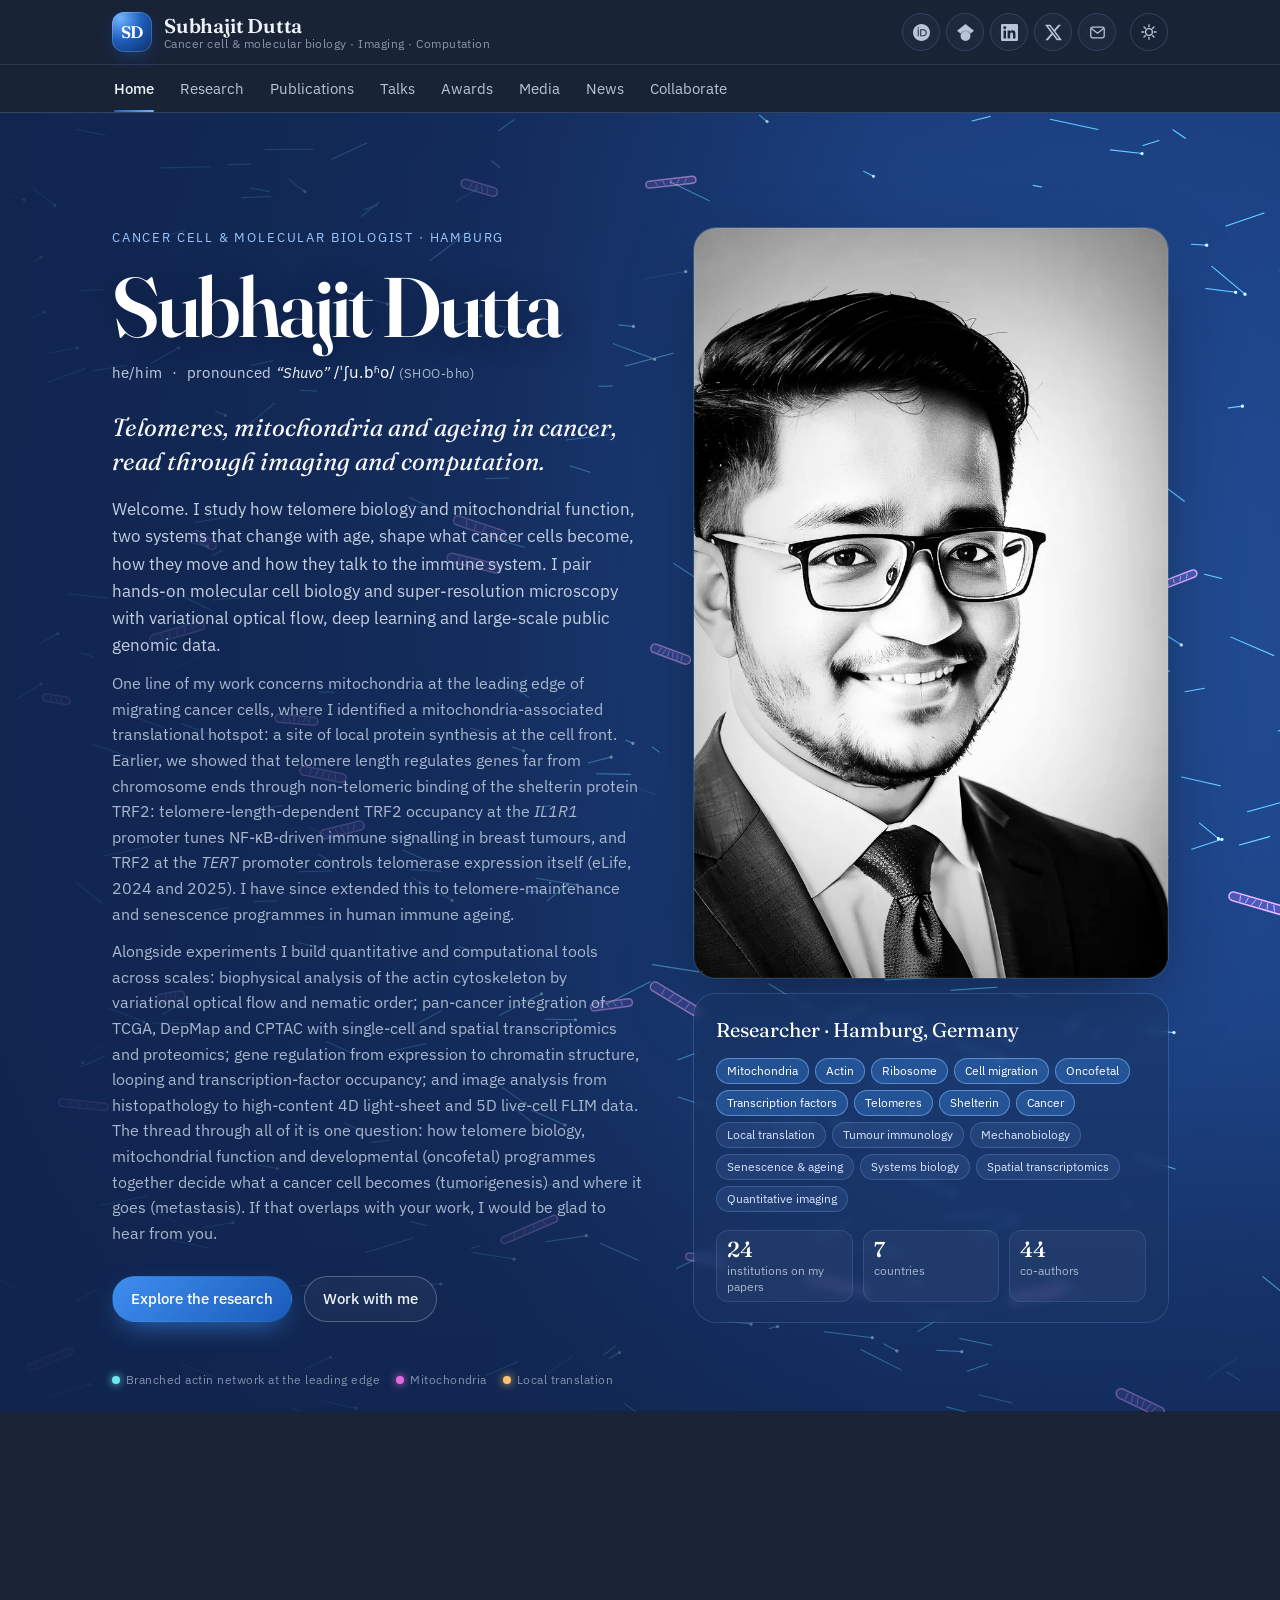
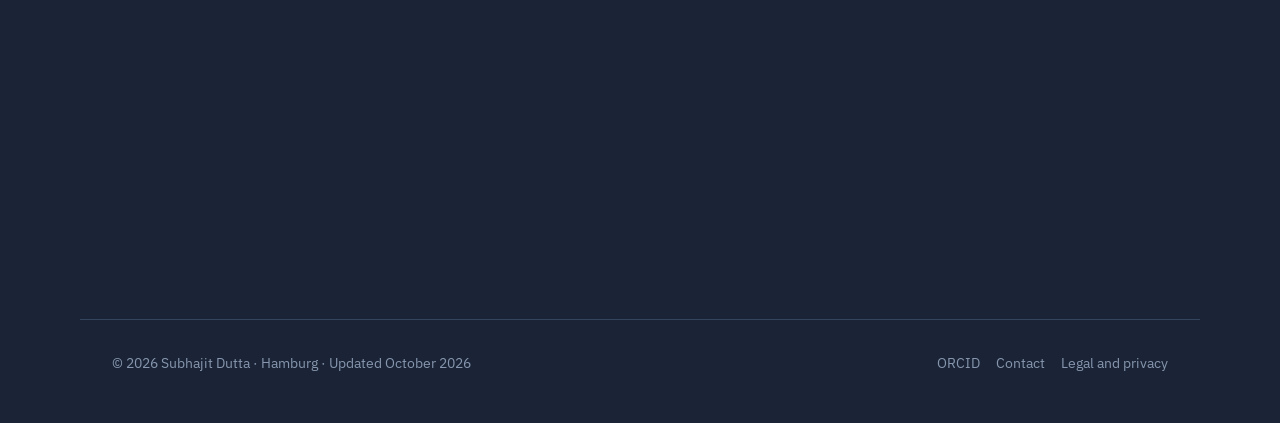
==== commit 1fa8dc68: "Home: IPA pronunciation of Shuvo" ====
--- a/index.html
+++ b/index.html
@@ -222,7 +222,7 @@
     <div class="hero-copy">
       <p class="eyebrow">Cancer cell &amp; molecular biologist<span class="hide-sm"> · <span data-pos="city">Hamburg</span></span></p>
       <h1 id="name">Subhajit Dutta</h1>
-      <p class="name-meta"><span>he/him</span><span aria-hidden="true">·</span><span>pronounced <q>Shuvo</q></span></p>
+      <p class="name-meta"><span>he/him</span><span aria-hidden="true">·</span><span>pronounced <q>Shuvo</q> <span class="ipa" title="International Phonetic Alphabet">/ˈʃu.bʱo/</span> <span class="say">(SHOO-bho)</span></span></p>
       <p class="hero-lede">Telomeres, mitochondria and ageing in cancer, read through imaging and computation.</p>
       <p class="hero-text">Welcome. I study how telomere biology and mitochondrial function, two systems that change with age, shape what cancer cells become, how they move and how they talk to the immune system. I pair hands-on molecular cell biology and super-resolution microscopy with variational optical flow, deep learning and large-scale public genomic data.</p>
       <p class="hero-text">One line of my work concerns mitochondria at the leading edge of migrating cancer cells, where I identified a mitochondria-associated translational hotspot: a site of local protein synthesis at the cell front. Earlier, we showed that telomere length regulates genes far from chromosome ends through non-telomeric binding of the shelterin protein TRF2: telomere-length-dependent TRF2 occupancy at the <i>IL1R1</i> promoter tunes NF-κB-driven immune signalling in breast tumours, and TRF2 at the <i>TERT</i> promoter controls telomerase expression itself (eLife, 2024 and 2025). I have since extended this to telomere-maintenance and senescence programmes in human immune ageing.</p>
--- a/assets/site.css
+++ b/assets/site.css
@@ -524,3 +524,5 @@
 .name-meta { display: flex; flex-wrap: wrap; align-items: center; gap: 4px 10px; margin: 14px 0 0; font-size: 0.9375rem; letter-spacing: 0.01em; color: #C3CEE0; }
 .name-meta q { font-style: italic; color: #F5F7FB; quotes: "\201C" "\201D"; }
 @media (max-width: 899px) { .name-meta { font-size: 0.875rem; margin-top: 10px; } }
+.name-meta .ipa { font-family: "Charis SIL", "Doulos SIL", "Gentium Plus", "Noto Sans", "Segoe UI", "Lucida Sans Unicode", "DejaVu Sans", sans-serif; color: #F5F7FB; letter-spacing: 0.02em; }
+.name-meta .say { color: #A9B7CD; font-size: 0.875em; letter-spacing: 0.04em; }
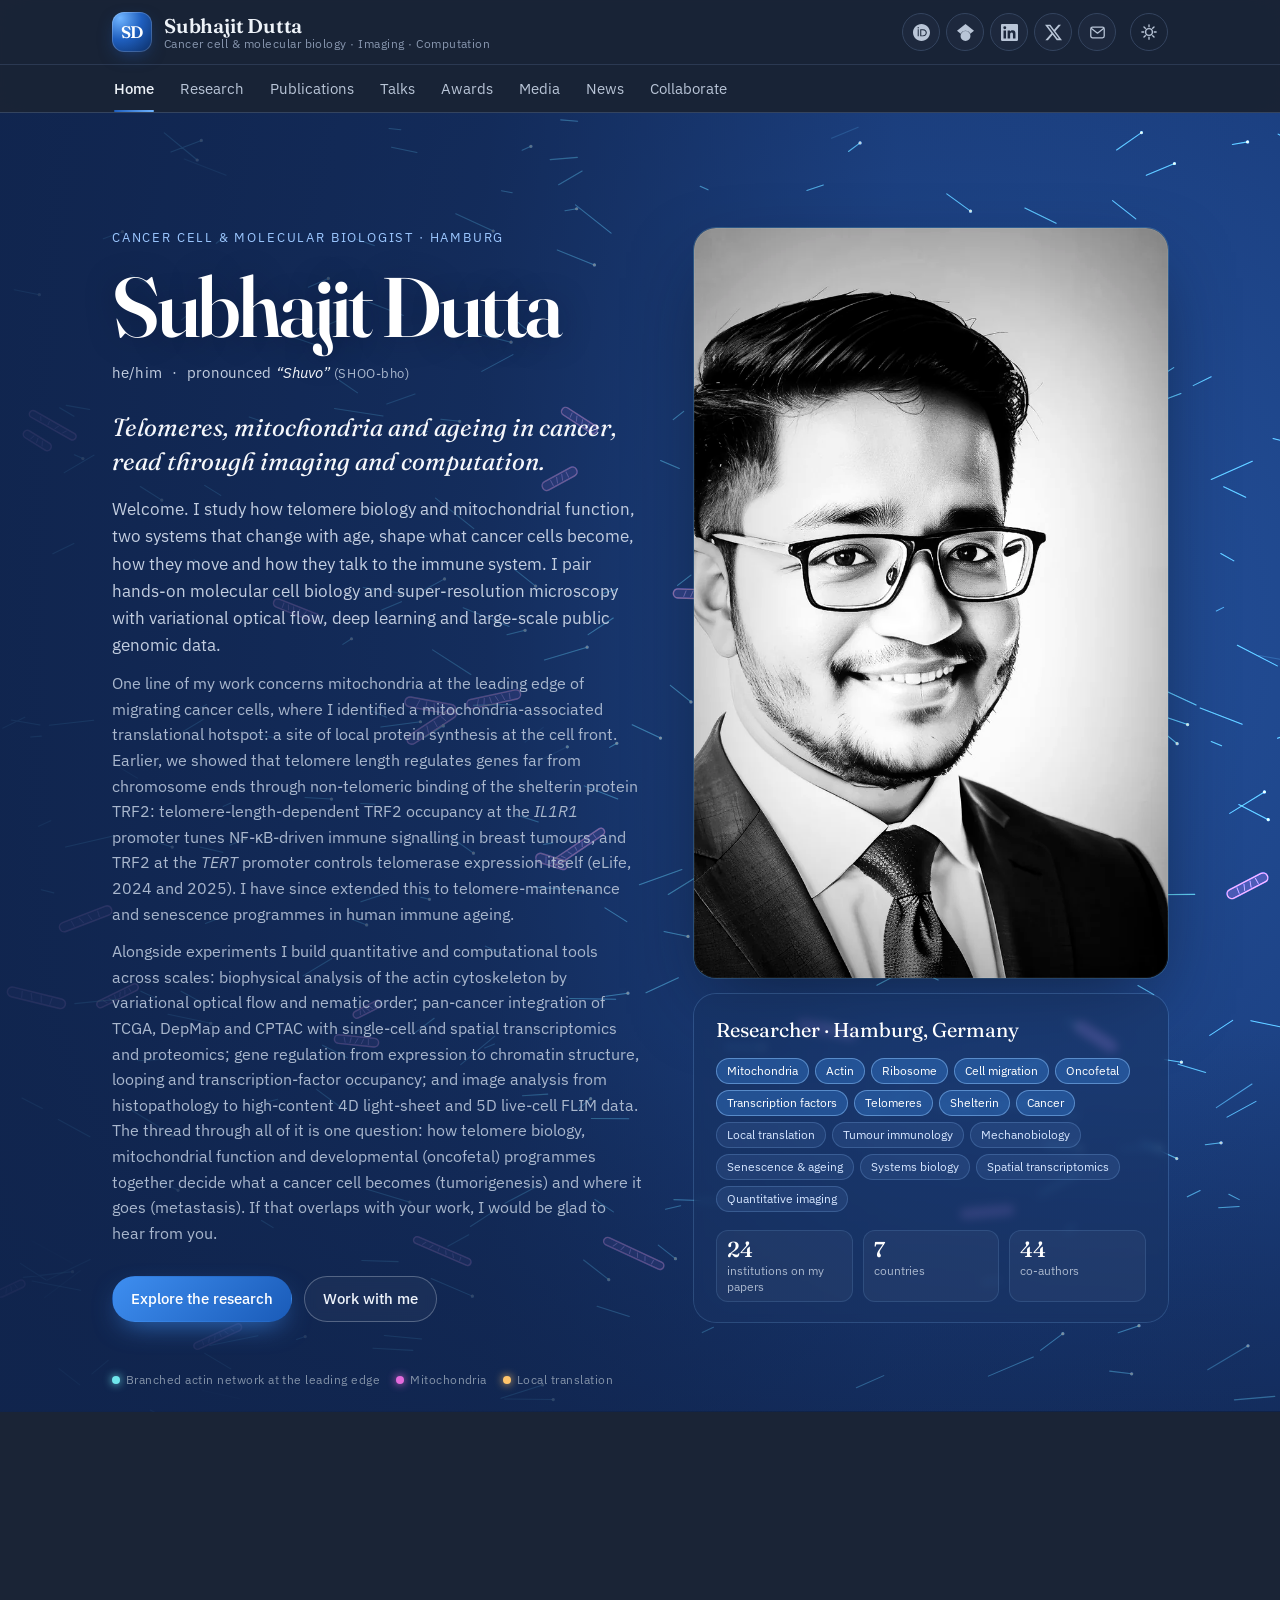
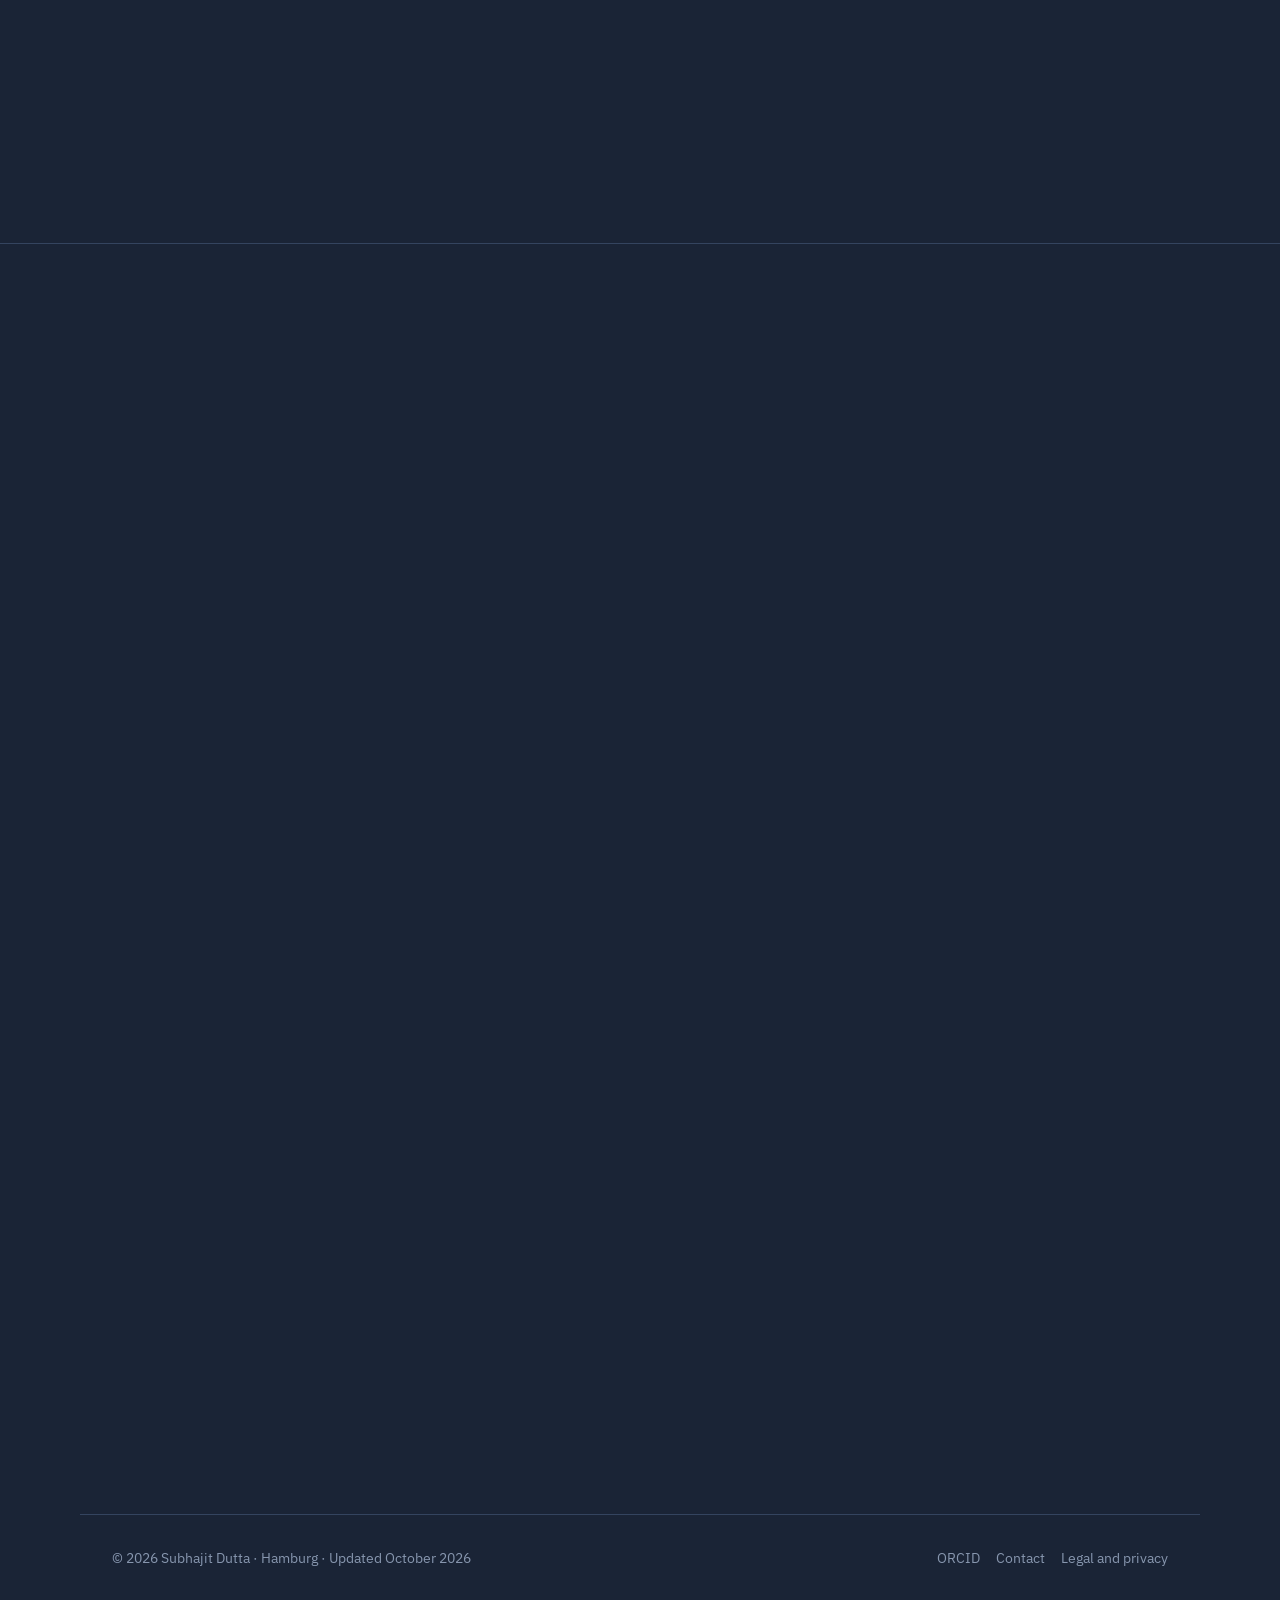
==== commit 6c2101ab: "Home: How my work is different, Academic journey, pronunciation, EUGLOH grants" ====
--- a/index.html
+++ b/index.html
@@ -50,7 +50,7 @@
    "isPartOf": {
     "@id": "https://duttasubhajit.com/#website"
    },
-   "dateModified": "2026-10-17T09:00:00+02:00",
+   "dateModified": "2026-10-20T15:00:00+02:00",
    "mainEntity": {
     "@id": "https://duttasubhajit.com/#person"
    }
@@ -222,7 +222,7 @@
     <div class="hero-copy">
       <p class="eyebrow">Cancer cell &amp; molecular biologist<span class="hide-sm"> · <span data-pos="city">Hamburg</span></span></p>
       <h1 id="name">Subhajit Dutta</h1>
-      <p class="name-meta"><span>he/him</span><span aria-hidden="true">·</span><span>pronounced <q>Shuvo</q> <span class="ipa" title="International Phonetic Alphabet">/ˈʃu.bʱo/</span> <span class="say">(SHOO-bho)</span></span></p>
+      <p class="name-meta"><span>he/him</span><span aria-hidden="true">·</span><span>pronounced <q>Shuvo</q> <span class="say">(SHOO-bho)</span></span></p>
       <p class="hero-lede">Telomeres, mitochondria and ageing in cancer, read through imaging and computation.</p>
       <p class="hero-text">Welcome. I study how telomere biology and mitochondrial function, two systems that change with age, shape what cancer cells become, how they move and how they talk to the immune system. I pair hands-on molecular cell biology and super-resolution microscopy with variational optical flow, deep learning and large-scale public genomic data.</p>
       <p class="hero-text">One line of my work concerns mitochondria at the leading edge of migrating cancer cells, where I identified a mitochondria-associated translational hotspot: a site of local protein synthesis at the cell front. Earlier, we showed that telomere length regulates genes far from chromosome ends through non-telomeric binding of the shelterin protein TRF2: telomere-length-dependent TRF2 occupancy at the <i>IL1R1</i> promoter tunes NF-κB-driven immune signalling in breast tumours, and TRF2 at the <i>TERT</i> promoter controls telomerase expression itself (eLife, 2024 and 2025). I have since extended this to telomere-maintenance and senescence programmes in human immune ageing.</p>
@@ -318,11 +318,74 @@
   </div>
 </section>
 
+<section class="section approach-section" id="approach" aria-labelledby="h-approach">
+  <div class="wrap">
+    <div class="section-head">
+      <h2 id="h-approach">How my work is different</h2>
+      <p class="section-intro">Most projects sit either at the bench or at the computer. I work across both: the same question moves from experiment to image to model, back to the bench for perturbation, and on to validation in patient material. In parallel, I use large public datasets in two ways, to test a specific hypothesis at scale and to let the data suggest new ones.</p>
+    </div>
+
+    <h3 class="approach-sub">One question, the whole loop</h3>
+    <ol class="loop" aria-label="Research loop from wet lab to validation">
+      <li class="loop-step">
+        <span class="loop-n" aria-hidden="true">1</span>
+        <h4>Wet lab</h4>
+        <p>Molecular and cell biology: CRISPR editing, ChIP, reporter assays, tumour organoids and xenografts.</p>
+        <p class="loop-ex">TRF2 binding at the <i>IL1R1</i> promoter, eLife 2024</p>
+      </li>
+      <li class="loop-step">
+        <span class="loop-n" aria-hidden="true">2</span>
+        <h4>Imaging</h4>
+        <p>Live-cell, super-resolution and FLIM microscopy of the actin cytoskeleton and organelles.</p>
+        <p class="loop-ex">Mitochondria-associated translational hotspots, thesis 2026</p>
+      </li>
+      <li class="loop-step">
+        <span class="loop-n" aria-hidden="true">3</span>
+        <h4>Dry lab</h4>
+        <p>Quantitative models of what the images and sequencing show: optical flow, nematic order, statistics and machine learning.</p>
+        <p class="loop-ex">Temporal order in 48,134 cell tracks, bioRxiv 2026</p>
+      </li>
+      <li class="loop-step">
+        <span class="loop-n" aria-hidden="true">4</span>
+        <h4>Perturbation</h4>
+        <p>Change one variable and watch the system respond: gene knockdown and overexpression, telomere elongation and shortening, drugs.</p>
+        <p class="loop-ex">Engineered telomere length tunes <i>TERT</i>, eLife 2025</p>
+      </li>
+      <li class="loop-step">
+        <span class="loop-n" aria-hidden="true">5</span>
+        <h4>Validation</h4>
+        <p>Test the result in patient tissue, independent cohorts and an orthogonal assay before calling it a finding.</p>
+        <p class="loop-ex">Over 90 triple-negative breast tumours, eLife 2024</p>
+      </li>
+    </ol>
+    <p class="loop-back"><span aria-hidden="true">↺</span> Each answer becomes the next question at the bench.</p>
+
+    <h3 class="approach-sub">Public data at scale, used two ways</h3>
+    <div class="data-modes">
+      <article class="data-mode">
+        <h4><small>Hypothesis-driven</small>Start with a mechanism, test it across thousands of tumours</h4>
+        <ul>
+          <li>A patient-specific component of tumour telomere length, replicated in TCGA and PCAWG (bioRxiv 2026)</li>
+          <li>AP-1 motif architecture in olaparib-adaptive chromatin, with covariate-adjusted reanalysis (Front. Syst. Biol. 2026)</li>
+        </ul>
+      </article>
+      <article class="data-mode">
+        <h4><small>Data-driven</small>Start with the data, let structure suggest the question</h4>
+        <ul>
+          <li>Chromosomal-instability-like fields that mark immune-cold neighbourhoods in spatial transcriptomics (bioRxiv 2026)</li>
+          <li>A regulatory atlas of 6,983 cancer GWAS variants (medRxiv 2026)</li>
+        </ul>
+      </article>
+    </div>
+    <p class="loop-back"><span aria-hidden="true">⇄</span> Patterns found in public data become hypotheses to perturb at the bench; bench findings are checked against public cohorts.</p>
+  </div>
+</section>
+
 <section class="section" id="path" aria-labelledby="h-path">
   <div class="wrap">
     <div class="section-head">
-      <h2 id="h-path">Path</h2>
-      <p class="section-intro">Research positions and degrees, most recent first.</p>
+      <h2 id="h-path">Academic journey</h2>
+      <p class="section-intro">Where I have trained and worked, from my first degree to now, most recent first.</p>
     </div>
     <ol class="rows">
       <li class="row"><div class="row-when">2023 – present</div><div><div class="row-title">Researcher</div><div class="row-where">University Medical Center Hamburg-Eppendorf (UKE), University of Hamburg</div><p class="row-what">Research on cytoskeletal dynamics, organelle coordination and local translation in cancer cell migration. Teaching in UKE degree programmes (2026); supervised master's and PhD students in live-cell imaging, image analysis and cloning.</p></div></li>
@@ -338,7 +401,7 @@
 </main>
 <footer>
   <div class="wrap">
-    <span>© 2026 Subhajit Dutta · <span data-pos="city">Hamburg</span> · <span class="upd">Updated <time data-updated datetime="2026-10-17">October 2026</time></span></span>
+    <span>© 2026 Subhajit Dutta · <span data-pos="city">Hamburg</span> · <span class="upd">Updated <time data-updated datetime="2026-10-20">October 2026</time></span></span>
     <span class="links">
       <a href="https://orcid.org/0000-0003-2390-7492" rel="me noopener" target="_blank">ORCID</a>
       <a href="/collaborate/">Contact</a>
--- a/assets/site.css
+++ b/assets/site.css
@@ -526,3 +526,33 @@
 @media (max-width: 899px) { .name-meta { font-size: 0.875rem; margin-top: 10px; } }
 .name-meta .ipa { font-family: "Charis SIL", "Doulos SIL", "Gentium Plus", "Noto Sans", "Segoe UI", "Lucida Sans Unicode", "DejaVu Sans", sans-serif; color: #F5F7FB; letter-spacing: 0.02em; }
 .name-meta .say { color: #A9B7CD; font-size: 0.875em; letter-spacing: 0.04em; }
+
+/* ---------- How my work is different ---------- */
+.approach-sub { margin: 36px 0 18px; font-size: 1.25rem; font-variation-settings: "opsz" 36; }
+.loop { list-style: none; margin: 0; padding: 0; display: grid; grid-template-columns: 1fr; gap: 26px; counter-reset: none; }
+@media (min-width: 980px) { .loop { grid-template-columns: repeat(5, minmax(0, 1fr)); gap: 22px; } }
+.loop-step { position: relative; min-width: 0; padding: 20px 18px 18px; border: 1px solid var(--line); border-radius: 16px; background: var(--bg-2); }
+.loop-step h4 { margin: 10px 0 0; font-family: var(--display); font-size: 1.2rem; font-weight: 500; }
+.loop-step p { margin: 8px 0 0; font-size: 0.9375rem; line-height: 1.5; color: var(--fg-2); }
+.loop-step .loop-ex { margin-top: 12px; padding-top: 10px; border-top: 1px dashed var(--line); font-size: 0.8125rem; color: var(--accent); }
+.loop-n { display: inline-grid; place-items: center; width: 30px; height: 30px; border-radius: 50%; background: var(--accent); color: var(--accent-ink); font-weight: 600; font-size: 0.875rem; }
+.loop-step:not(:last-child)::after { content: "→"; position: absolute; color: var(--accent); font-size: 1.25rem; line-height: 1; }
+@media (min-width: 980px) { .loop-step:not(:last-child)::after { right: -18px; top: 50%; transform: translateY(-50%); } }
+@media (max-width: 979px) { .loop-step:not(:last-child)::after { content: "↓"; left: 50%; bottom: -24px; transform: translateX(-50%); } }
+.loop-back { margin: 18px 0 0; font-size: 0.9375rem; color: var(--fg-2); }
+.loop-back span { color: var(--accent); font-size: 1.15rem; margin-right: 6px; }
+.data-modes { display: grid; grid-template-columns: 1fr; gap: 20px; }
+@media (min-width: 760px) { .data-modes { grid-template-columns: 1fr 1fr; } }
+.data-mode { min-width: 0; padding: 20px 22px; border-radius: 16px; border: 1px solid var(--line); background: var(--bg-2); border-left: 4px solid var(--accent); }
+.data-mode:nth-child(2) { border-left-color: var(--accent-2); }
+.data-mode h4 { margin: 0; font-family: var(--display); font-size: 1.15rem; font-weight: 500; line-height: 1.3; }
+.data-mode h4 small { display: block; margin-bottom: 6px; font-family: var(--body); font-size: 0.8125rem; font-weight: 600; letter-spacing: .06em; text-transform: uppercase; color: var(--accent); }
+.data-mode:nth-child(2) h4 small { color: var(--accent-2); }
+.data-mode ul { margin: 12px 0 0; padding-left: 18px; color: var(--fg-2); font-size: 0.9375rem; line-height: 1.5; }
+.data-mode li + li { margin-top: 6px; }
+
+/* Figures in the gallery: show the whole figure, not a crop */
+.tile[data-group="figures"] { background: #fff; }
+.tile[data-group="figures"] img { object-fit: contain; padding: 6px; }
+.lightbox .lb-bar .fig-credit { display: block; margin-top: 4px; font-size: 0.8125rem; }
+.lightbox .lb-bar .fig-credit a { color: #9EC5FF; }
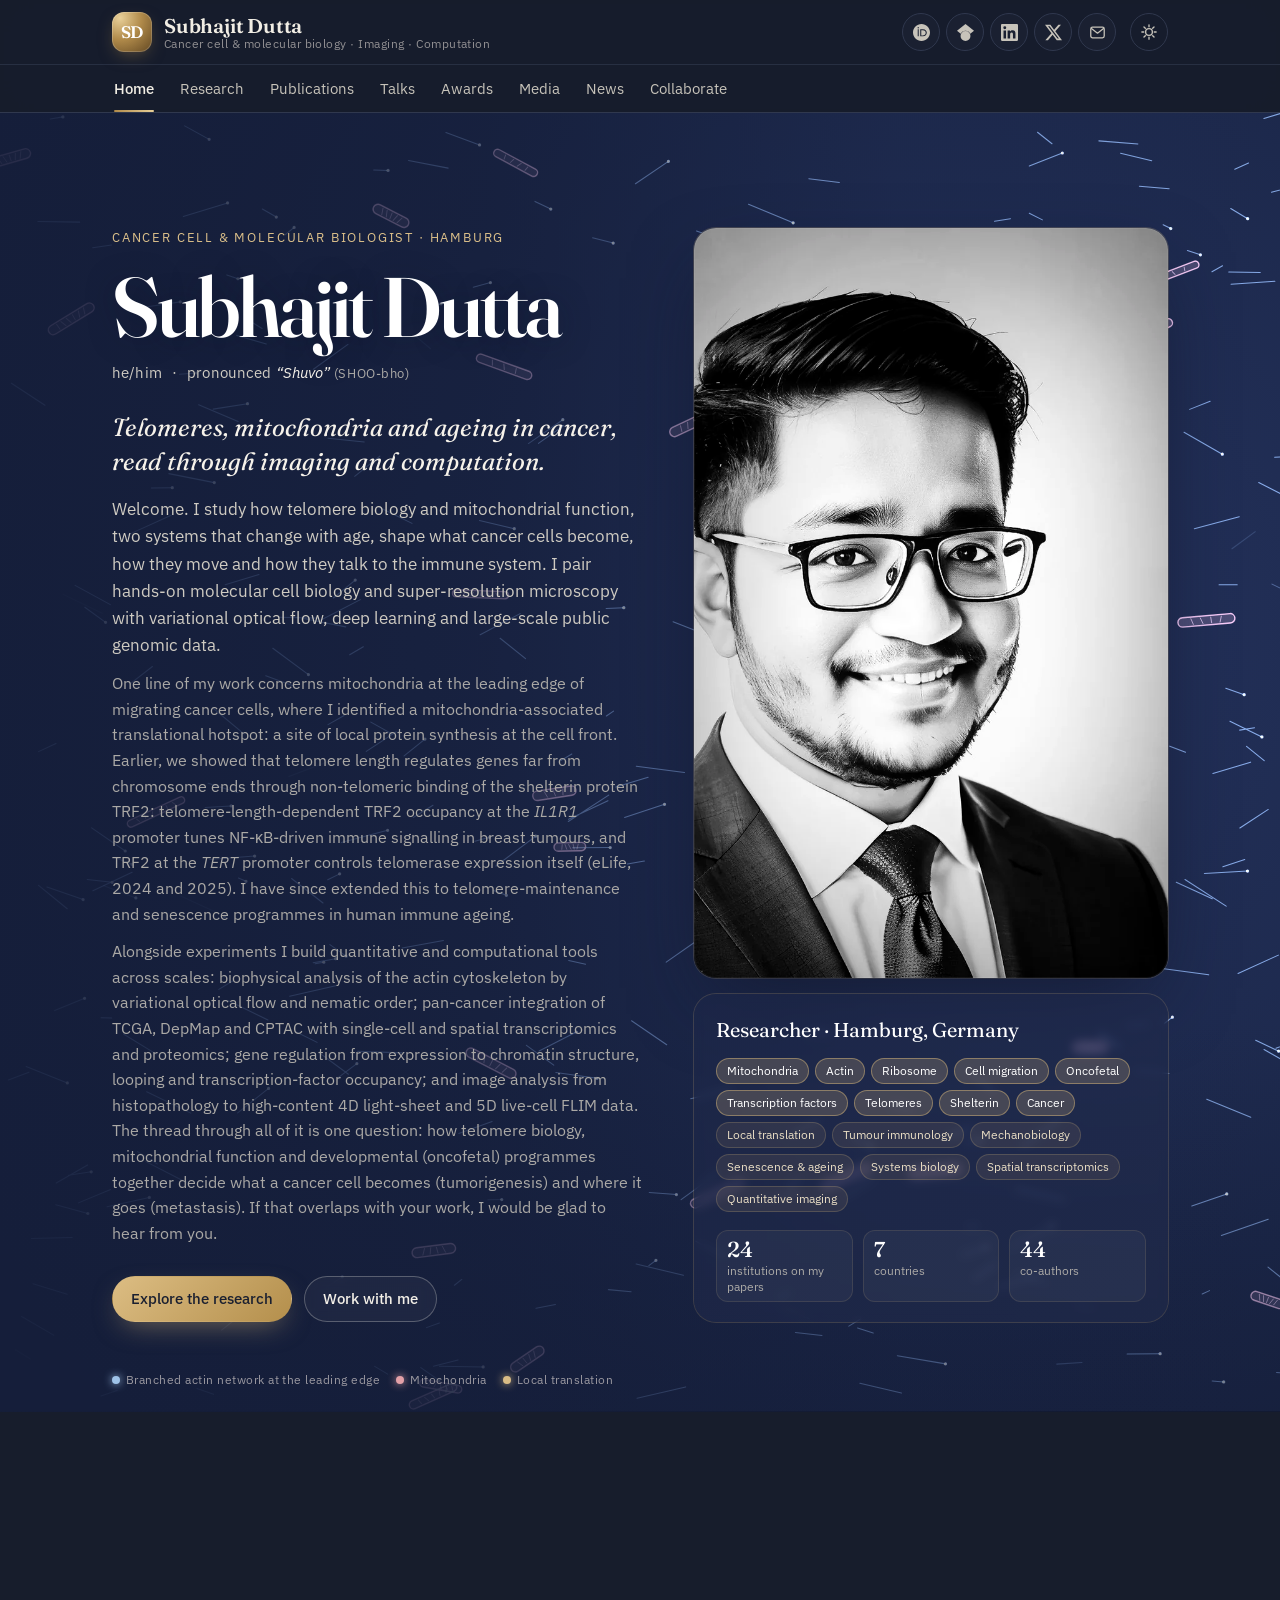
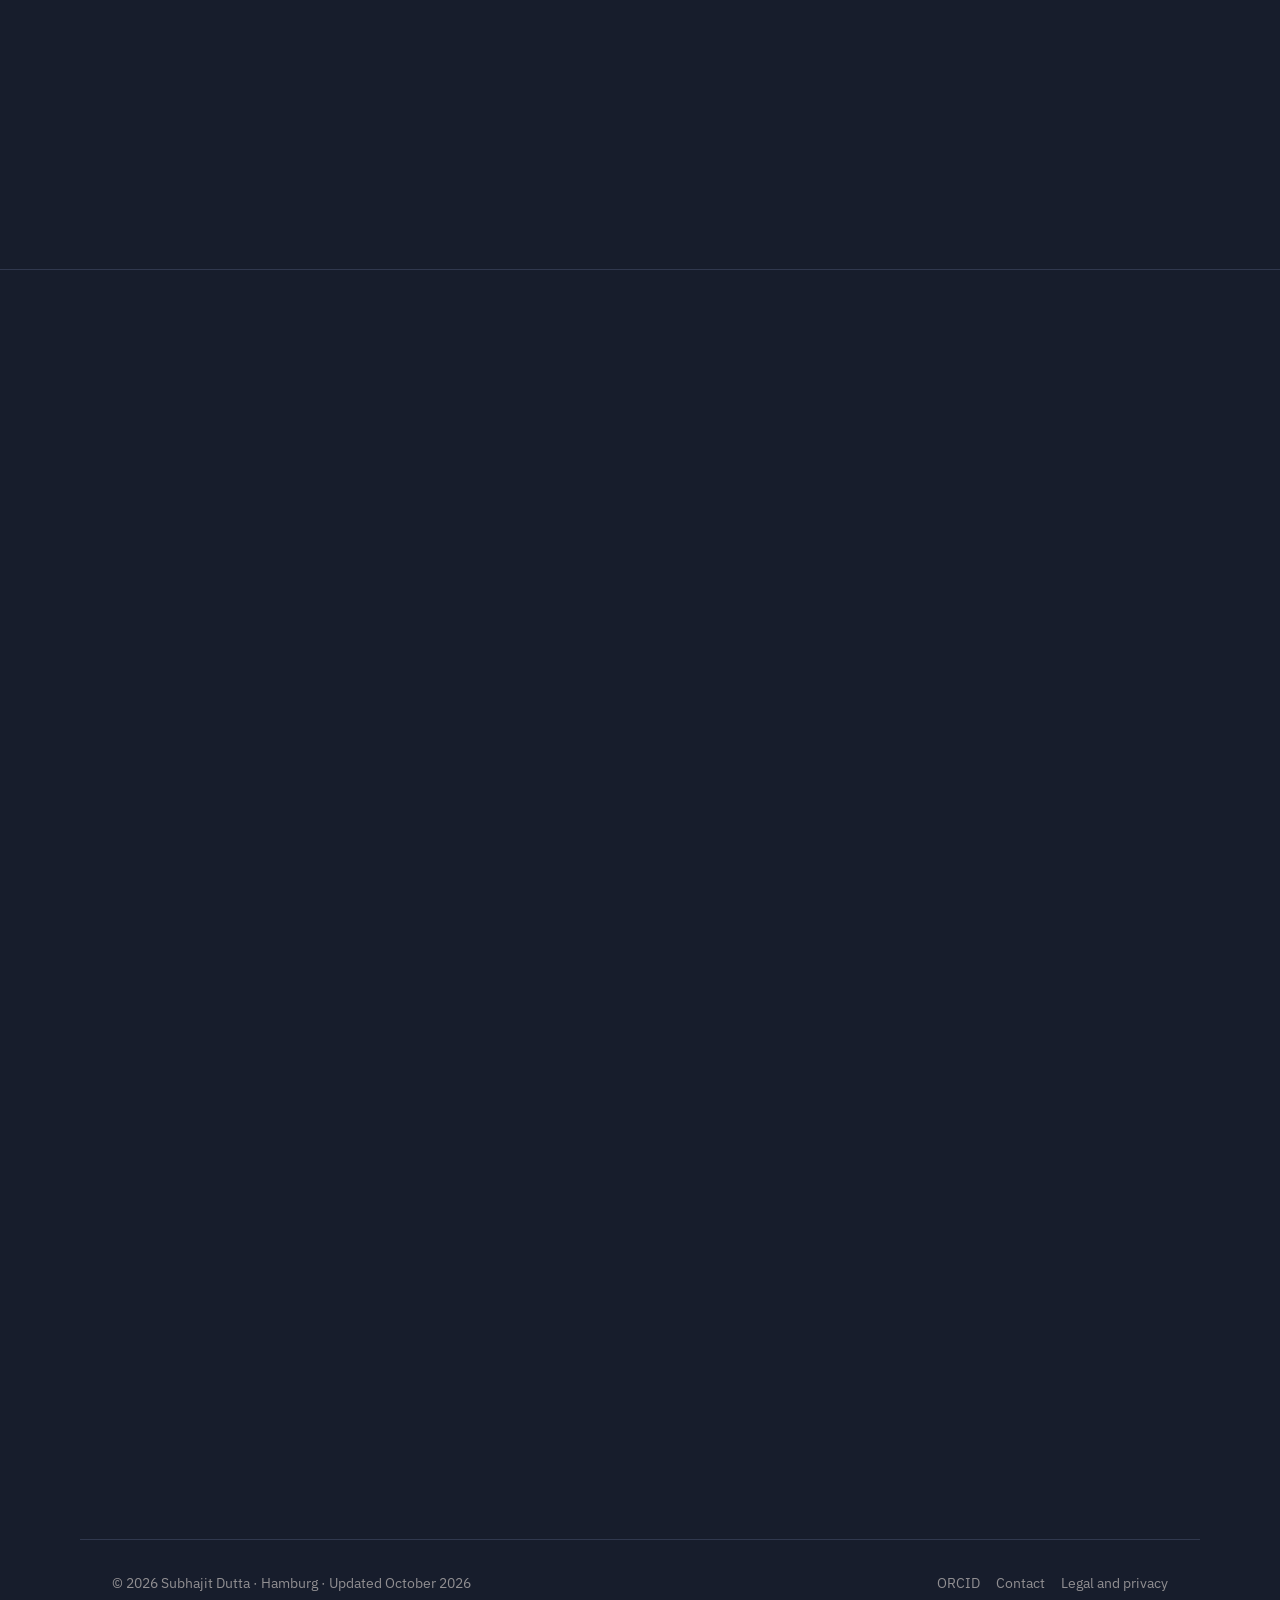
==== commit 19225610: "Update LinkedIn URL to /in/subhajit-dutta-bio; eLife Ambassador role 2025-2026" ====
--- a/index.html
+++ b/index.html
@@ -149,7 +149,7 @@
    "sameAs": [
     "https://orcid.org/0000-0003-2390-7492",
     "https://scholar.google.com/citations?user=DbkLvm4AAAAJ",
-    "https://www.linkedin.com/in/subhajit-dutta-6a4b96134/",
+    "https://www.linkedin.com/in/subhajit-dutta-bio/",
     "https://x.com/SDutta_2904",
     "https://github.com/subhajit-dutta-bio",
     "https://bsky.app/profile/sdutta.bsky.social",
@@ -189,7 +189,7 @@
       <ul class="social" aria-label="Profiles">
         <li><a class="soc soc-orcid" href="https://orcid.org/0000-0003-2390-7492" target="_blank" rel="me noopener" aria-label="ORCID profile" title="ORCID"><svg viewBox="0 0 24 24" aria-hidden="true"><path fill="currentColor" d="M12 0C5.372 0 0 5.372 0 12s5.372 12 12 12 12-5.372 12-12S18.628 0 12 0zM7.369 4.378c.525 0 .947.431.947.947s-.422.947-.947.947a.95.95 0 0 1-.947-.947c0-.525.422-.947.947-.947zm-.722 3.038h1.444v10.041H6.647V7.416zm3.562 0h3.9c3.712 0 5.344 2.653 5.344 5.025 0 2.578-2.016 5.025-5.325 5.025h-3.919V7.416zm1.444 1.303v7.444h2.297c3.272 0 4.022-2.484 4.022-3.722 0-2.016-1.284-3.722-4.097-3.722h-2.222z"/></svg></a></li>
         <li><a class="soc soc-scholar" href="https://scholar.google.com/citations?user=DbkLvm4AAAAJ&amp;hl=en" target="_blank" rel="me noopener" aria-label="Google Scholar profile" title="Google Scholar"><svg viewBox="0 0 24 24" aria-hidden="true"><path fill="currentColor" d="M5.242 13.769 0 9.5 12 0l12 9.5-5.242 4.269C17.548 11.249 14.978 9.5 12 9.5c-2.977 0-5.548 1.748-6.758 4.269zM12 10a7 7 0 1 0 0 14 7 7 0 0 0 0-14z"/></svg></a></li>
-        <li><a class="soc soc-linkedin" href="https://www.linkedin.com/in/subhajit-dutta-6a4b96134/" target="_blank" rel="me noopener" aria-label="LinkedIn profile" title="LinkedIn"><svg viewBox="0 0 24 24" aria-hidden="true"><path fill="currentColor" d="M20.447 20.452h-3.554v-5.569c0-1.328-.027-3.037-1.852-3.037-1.853 0-2.136 1.445-2.136 2.939v5.667H9.351V9h3.414v1.561h.046c.477-.9 1.637-1.85 3.37-1.85 3.601 0 4.267 2.37 4.267 5.455v6.286zM5.337 7.433a2.062 2.062 0 1 1 0-4.125 2.062 2.062 0 0 1 0 4.125zM7.119 20.452H3.555V9h3.564v11.452zM22.225 0H1.771C.792 0 0 .774 0 1.729v20.542C0 23.227.792 24 1.771 24h20.451C23.2 24 24 23.227 24 22.271V1.729C24 .774 23.2 0 22.222 0h.003z"/></svg></a></li>
+        <li><a class="soc soc-linkedin" href="https://www.linkedin.com/in/subhajit-dutta-bio/" target="_blank" rel="me noopener" aria-label="LinkedIn profile" title="LinkedIn"><svg viewBox="0 0 24 24" aria-hidden="true"><path fill="currentColor" d="M20.447 20.452h-3.554v-5.569c0-1.328-.027-3.037-1.852-3.037-1.853 0-2.136 1.445-2.136 2.939v5.667H9.351V9h3.414v1.561h.046c.477-.9 1.637-1.85 3.37-1.85 3.601 0 4.267 2.37 4.267 5.455v6.286zM5.337 7.433a2.062 2.062 0 1 1 0-4.125 2.062 2.062 0 0 1 0 4.125zM7.119 20.452H3.555V9h3.564v11.452zM22.225 0H1.771C.792 0 0 .774 0 1.729v20.542C0 23.227.792 24 1.771 24h20.451C23.2 24 24 23.227 24 22.271V1.729C24 .774 23.2 0 22.222 0h.003z"/></svg></a></li>
         <li><a class="soc soc-x" href="https://x.com/SDutta_2904" target="_blank" rel="me noopener" aria-label="X (Twitter) profile" title="X"><svg viewBox="0 0 24 24" aria-hidden="true"><path fill="currentColor" d="M18.901 1.153h3.68l-8.04 9.19L24 22.846h-7.406l-5.8-7.584-6.638 7.584H.474l8.6-9.83L0 1.154h7.594l5.243 6.932 6.064-6.933zm-1.291 19.491h2.039L6.486 3.24H4.298l13.312 17.404z"/></svg></a></li>
         <li><a class="soc soc-email" href="mailto:dsubhajit.edu@gmail.com" aria-label="Email dsubhajit.edu@gmail.com" title="Email"><svg viewBox="0 0 24 24" aria-hidden="true" fill="none" stroke="currentColor" stroke-width="1.8" stroke-linecap="round" stroke-linejoin="round"><rect x="2.5" y="4.5" width="19" height="15" rx="2.5"/><path d="M3.5 6.5l8.5 6.5 8.5-6.5"/></svg></a></li>
       </ul>
--- a/assets/site.css
+++ b/assets/site.css
@@ -10,31 +10,32 @@
    Layout: long-scroll pages, left-aligned measure, hairline rows for lists,
    one visual moment per page (home: live director field + portrait). */
 
+/* Palette: Ink & Brass (Oct 2026). Midnight-navy ground, antique-brass accent, ivory text. Dark is the default. */
 :root {
-  --bg: #1A2436;
-  --bg-2: #212D42;
-  --bg-3: #2A3850;
-  --fg: #EDF2F8;
-  --fg-2: #B9C5D7;
-  --fg-3: #8796AE;
-  --line: #34445F;
-  --accent: #8DBEFF;
-  --accent-2: #E8B26A;
-  --accent-ink: #14203A;
+  --bg: #171D2C;
+  --bg-2: #1D2436;
+  --bg-3: #262E43;
+  --fg: #F1EDE4;
+  --fg-2: #C7C3BA;
+  --fg-3: #918F92;
+  --line: #30384E;
+  --accent: #D4B47A;
+  --accent-2: #A3B8D9;
+  --accent-ink: #1B2030;
   --ok: #8BCF8B;
   --err: #E8837F;
-  --field: #8DBEFF;
-  --field-dim: #3A4C6B;
-  --shadow: 0 24px 60px rgba(10,18,36,.45);
+  --field: #D4B47A;
+  --field-dim: #3A4258;
+  --shadow: 0 24px 60px rgba(14,19,34,.45);
   --display: "Fraunces", "Iowan Old Style", Georgia, serif;
   --body: "IBM Plex Sans", "Helvetica Neue", Arial, sans-serif;
   color-scheme: dark;
 }
 :root[data-theme="light"] {
-  --bg: #F2F6FC; --bg-2: #FFFFFF; --bg-3: #E4ECF8; --fg: #0A1A33; --fg-2: #3B4D6B; --fg-3: #56657F;
-    --line: #D3DDEC; --accent: #0F4D92; --accent-2: #8A5212; --accent-ink: #FFFFFF;
-    --ok: #2E8B57; --err: #B64342; --field: #0F4D92; --field-dim: #C6D3E8;
-    --shadow: 0 24px 60px rgba(10,26,51,.12); color-scheme: light;
+  --bg: #F4F4F1; --bg-2: #FFFFFF; --bg-3: #E9E8E2; --fg: #141C2E; --fg-2: #3E4659; --fg-3: #626876;
+    --line: #DCDAD2; --accent: #8A5F1A; --accent-2: #2B4A7E; --accent-ink: #FFFFFF;
+    --ok: #2E7D4F; --err: #B64342; --field: #8A5F1A; --field-dim: #D9D3C4;
+    --shadow: 0 24px 60px rgba(20,28,46,.12); color-scheme: light;
 }
 
 * { box-sizing: border-box; }
@@ -62,7 +63,7 @@
 .nav { position: sticky; top: env(safe-area-inset-top, 0px); z-index: 20; background: color-mix(in srgb, var(--bg) 88%, transparent); backdrop-filter: saturate(1.4) blur(16px); -webkit-backdrop-filter: saturate(1.4) blur(16px); border-bottom: 1px solid var(--line); }
 .nav-top { display: flex; align-items: center; justify-content: space-between; gap: 16px; height: 64px; }
 .brand { display: inline-flex; align-items: center; gap: 12px; text-decoration: none; min-width: 0; }
-.brand-mark { flex: none; width: 40px; height: 40px; border-radius: 12px; display: grid; place-items: center; font-family: var(--display); font-weight: 600; font-size: 1.05rem; letter-spacing: -0.03em; color: #fff; background: radial-gradient(120% 120% at 20% 15%, #6FB4FF 0%, #1F5FBF 45%, #0A2A5E 100%); box-shadow: 0 6px 18px -6px rgba(31,95,191,.6), inset 0 0 0 1px rgba(255,255,255,.18); }
+.brand-mark { flex: none; width: 40px; height: 40px; border-radius: 12px; display: grid; place-items: center; font-family: var(--display); font-weight: 600; font-size: 1.05rem; letter-spacing: -0.03em; color: #fff; background: radial-gradient(120% 120% at 20% 15%, #E8CF98 0%, #B08A4A 45%, #5E4420 100%); box-shadow: 0 6px 18px -6px rgba(176,138,74,.55), inset 0 0 0 1px rgba(255,255,255,.18); }
 .brand-text { display: flex; flex-direction: column; min-width: 0; line-height: 1.15; }
 .brand-name { font-family: var(--display); font-size: 1.25rem; font-weight: 600; letter-spacing: -0.01em; white-space: nowrap; color: var(--fg); }
 .brand-sub { font-size: 0.75rem; color: var(--fg-3); letter-spacing: 0.04em; white-space: nowrap; overflow: hidden; text-overflow: ellipsis; }
@@ -73,9 +74,9 @@
 .soc:hover { transform: translateY(-1px); color: #fff; border-color: transparent; }
 .soc-orcid:hover { background: #A6CE39; }
 .soc-linkedin:hover { background: #0A66C2; }
-.soc-x:hover { background: #2B3A55; }
+.soc-x:hover { background: #30384E; }
 .soc-scholar:hover { background: #4285F4; }
-.soc-email:hover { background: #1F5FBF; color: #fff; }
+.soc-email:hover { background: #B08A4A; color: #fff; }
 .nav-right .icon-btn { margin-left: 4px; }
 .nav-tabs { border-top: 1px solid color-mix(in srgb, var(--line) 70%, transparent); }
 .tabs { display: flex; gap: 2px; list-style: none; margin: 0 -10px; padding: 0; font-size: 0.9375rem; overflow-x: auto; scrollbar-width: none; -webkit-overflow-scrolling: touch; }
@@ -84,7 +85,7 @@
 .tabs a { display: block; padding: 12px 12px 11px; text-decoration: none; color: var(--fg-2); position: relative; white-space: nowrap; transition: color .15s; }
 .tabs a:hover { color: var(--accent); }
 .tabs a[aria-current="page"] { color: var(--fg); font-weight: 500; }
-.tabs a[aria-current="page"]::after { content: ""; position: absolute; left: 12px; right: 12px; bottom: 0; height: 2px; background: linear-gradient(90deg, #1F5FBF, #6FB4FF); border-radius: 2px; }
+.tabs a[aria-current="page"]::after { content: ""; position: absolute; left: 12px; right: 12px; bottom: 0; height: 2px; background: linear-gradient(90deg, #B08A4A, #E8CF98); border-radius: 2px; }
 .icon-btn { display: inline-flex; align-items: center; justify-content: center; width: 38px; height: 38px; border-radius: 50%; border: 1px solid var(--line); background: transparent; color: var(--fg-2); cursor: pointer; }
 .icon-btn:hover { color: var(--accent); border-color: var(--accent); }
 .icon-btn svg { width: 18px; height: 18px; }
@@ -132,42 +133,42 @@
 .section-foot { margin-top: 28px; }
 
 /* ---------- Home hero: always-dark microscopy field ---------- */
-.hero { position: relative; overflow: hidden; background: radial-gradient(120% 90% at 75% 40%, #24519c 0%, #1a3d7c 55%, #14306a 100%); color: #EEF3FA; isolation: isolate; }
+.hero { position: relative; overflow: hidden; background: radial-gradient(120% 90% at 75% 40%, #25335E 0%, #1C284B 55%, #151E3A 100%); color: #F3EFE7; isolation: isolate; }
 .hero canvas { position: absolute; inset: 0; width: 100%; height: 100%; display: block; z-index: -2; }
-.hero-shade { position: absolute; inset: 0; pointer-events: none; z-index: -1; background: linear-gradient(90deg, rgba(16,36,76,.92) 0%, rgba(16,36,76,.72) 38%, rgba(16,36,76,.15) 70%, rgba(16,36,76,0) 100%), linear-gradient(180deg, rgba(16,36,76,0) 70%, rgba(16,36,76,.6) 100%); }
+.hero-shade { position: absolute; inset: 0; pointer-events: none; z-index: -1; background: linear-gradient(90deg, rgba(21,30,58,.92) 0%, rgba(21,30,58,.72) 38%, rgba(21,30,58,.15) 70%, rgba(21,30,58,0) 100%), linear-gradient(180deg, rgba(21,30,58,0) 70%, rgba(21,30,58,.6) 100%); }
 .hero-grid { position: relative; padding-block: clamp(56px, 9vw, 120px) clamp(28px, 4vw, 48px); display: grid; grid-template-columns: 1fr; gap: 40px; align-items: center; }
 .hero-side { display: flex; flex-direction: column; gap: 16px; }
 .hero-side .portrait { width: 100%; justify-self: auto; }
-.profile-card { display: flex; flex-direction: column; justify-content: space-between; gap: 18px; padding: 20px 22px; border-radius: 22px; background: linear-gradient(160deg, rgba(23,50,98,.55), rgba(26,52,100,.55)); box-shadow: 0 0 0 1px rgba(142,197,255,.2); backdrop-filter: blur(4px); -webkit-backdrop-filter: blur(4px); }
+.profile-card { display: flex; flex-direction: column; justify-content: space-between; gap: 18px; padding: 20px 22px; border-radius: 22px; background: linear-gradient(160deg, rgba(30,40,74,.55), rgba(35,44,76,.55)); box-shadow: 0 0 0 1px rgba(212,180,122,.2); backdrop-filter: blur(4px); -webkit-backdrop-filter: blur(4px); }
 .pc-role { font-family: var(--display); font-size: 1.25rem; color: #fff; }
-.pc-focus { margin-top: 6px; font-size: 0.875rem; letter-spacing: .04em; color: #9CC7FF; }
-.pc-net { display: grid; grid-template-columns: repeat(3, 1fr); gap: 10px; text-decoration: none; color: #A9B7CD; font-size: 0.75rem; line-height: 1.3; }
-.pc-net span { padding: 10px 10px 9px; border-radius: 12px; background: rgba(255,255,255,.04); border: 1px solid rgba(142,197,255,.14); transition: border-color .15s, background .15s; }
+.pc-focus { margin-top: 6px; font-size: 0.875rem; letter-spacing: .04em; color: #DCC08A; }
+.pc-net { display: grid; grid-template-columns: repeat(3, 1fr); gap: 10px; text-decoration: none; color: #ABA9A6; font-size: 0.75rem; line-height: 1.3; }
+.pc-net span { padding: 10px 10px 9px; border-radius: 12px; background: rgba(255,255,255,.04); border: 1px solid rgba(212,180,122,.14); transition: border-color .15s, background .15s; }
 .pc-net b { display: block; font-family: var(--display); font-weight: 500; font-size: 1.6rem; color: #fff; line-height: 1.05; margin-bottom: 2px; }
-.pc-net:hover span { border-color: rgba(142,197,255,.5); background: rgba(125,180,255,.08); }
+.pc-net:hover span { border-color: rgba(212,180,122,.5); background: rgba(212,180,122,.08); }
 @media (min-width: 900px) { .hero-grid { grid-template-columns: minmax(0, 1.12fr) minmax(0, 1fr); align-items: stretch; gap: clamp(36px, 4vw, 56px); } .hero-side { max-width: 520px; width: 100%; margin-left: auto; } .hero-side .portrait { aspect-ratio: 3 / 4; } .profile-card { flex: 1; } }
 @media (max-width: 899px) { .hero-side { order: -1; flex-direction: row; align-items: stretch; } .hero-side .portrait { width: min(42%, 170px); flex: none; } .profile-card { flex: 1; padding: 14px; gap: 10px; } .pc-role { font-size: 1rem; } .pc-focus { font-size: 0.75rem; } .pc-net { grid-template-columns: 1fr; gap: 6px; } .pc-net span { padding: 6px 8px; display: flex; align-items: baseline; gap: 6px; } .pc-net b { font-size: 1.1rem; display: inline; margin: 0; } }
-.eyebrow { margin: 0 0 18px; font-size: 0.8125rem; letter-spacing: 0.14em; text-transform: uppercase; color: #9CC7FF; }
-.hero h1 { font-size: clamp(3rem, 9vw, 6.5rem); font-weight: 600; line-height: 0.95; letter-spacing: -0.035em; font-variation-settings: "opsz" 144; max-width: 10ch; color: #fff; text-shadow: 0 2px 30px rgba(10,18,36,.35); }
-.hero-lede { margin-top: clamp(18px, 2.6vw, 26px); font-family: var(--display); font-style: italic; font-weight: 400; font-size: clamp(1.25rem, 2.2vw, 1.55rem); line-height: 1.35; max-width: 32ch; font-variation-settings: "opsz" 40; color: #F5F7FB; }
-.hero-text { margin-top: 18px; max-width: 62ch; color: #C3CEE0; }
-.hero-text + .hero-text { margin-top: 12px; color: #A9B7CD; font-size: 1rem; }
+.eyebrow { margin: 0 0 18px; font-size: 0.8125rem; letter-spacing: 0.14em; text-transform: uppercase; color: #DCC08A; }
+.hero h1 { font-size: clamp(3rem, 9vw, 6.5rem); font-weight: 600; line-height: 0.95; letter-spacing: -0.035em; font-variation-settings: "opsz" 144; max-width: 10ch; color: #fff; text-shadow: 0 2px 30px rgba(15,20,38,.35); }
+.hero-lede { margin-top: clamp(18px, 2.6vw, 26px); font-family: var(--display); font-style: italic; font-weight: 400; font-size: clamp(1.25rem, 2.2vw, 1.55rem); line-height: 1.35; max-width: 32ch; font-variation-settings: "opsz" 40; color: #F6F2EA; }
+.hero-text { margin-top: 18px; max-width: 62ch; color: #CFCBC2; }
+.hero-text + .hero-text { margin-top: 12px; color: #ABA9A6; font-size: 1rem; }
 .hero-actions { margin-top: 30px; display: flex; flex-wrap: wrap; gap: 12px; }
-.hero .btn.primary { background: linear-gradient(135deg, #3E8EF0, #1A5BB8); color: #fff; border-color: transparent; box-shadow: 0 10px 28px -10px rgba(62,142,240,.8); }
-.hero .btn.primary:hover { color: #fff; filter: brightness(1.12); }
-.hero .btn.ghost { color: #EEF3FA; border-color: rgba(238,243,250,.28); background: rgba(255,255,255,.04); backdrop-filter: blur(6px); }
-.hero .btn.ghost:hover { color: #9CC7FF; border-color: #9CC7FF; background: rgba(125,180,255,.1); }
-.portrait { position: relative; justify-self: end; width: min(100%, 340px); aspect-ratio: 4 / 5; border-radius: 22px; overflow: hidden; background: linear-gradient(160deg, rgba(23,34,56,.55), rgba(10,16,30,.62)); box-shadow: 0 30px 80px -20px rgba(10,18,36,.7), 0 0 0 1px rgba(143,227,232,.22); backdrop-filter: blur(2px); -webkit-backdrop-filter: blur(2px); }
+.hero .btn.primary { background: linear-gradient(135deg, #DCBD83, #B48F4C); color: #1B2030; border-color: transparent; box-shadow: 0 10px 28px -10px rgba(212,180,122,.55); }
+.hero .btn.primary:hover { color: #1B2030; filter: brightness(1.12); }
+.hero .btn.ghost { color: #F3EFE7; border-color: rgba(243,239,231,.28); background: rgba(255,255,255,.04); backdrop-filter: blur(6px); }
+.hero .btn.ghost:hover { color: #DCC08A; border-color: #DCC08A; background: rgba(212,180,122,.1); }
+.portrait { position: relative; justify-self: end; width: min(100%, 340px); aspect-ratio: 4 / 5; border-radius: 22px; overflow: hidden; background: linear-gradient(160deg, rgba(30,38,62,.55), rgba(20,26,44,.62)); box-shadow: 0 30px 80px -20px rgba(15,20,38,.7), 0 0 0 1px rgba(212,180,122,.22); backdrop-filter: blur(2px); -webkit-backdrop-filter: blur(2px); }
 .portrait::after { content: ""; position: absolute; inset: 0; border-radius: inherit; pointer-events: none; box-shadow: inset 0 0 0 1px rgba(255,255,255,.06); }
 .portrait img { width: 100%; height: 100%; object-fit: cover; object-position: 50% 30%; filter: contrast(1.04); }
 .portrait-empty { position: absolute; inset: 0; display: grid; place-items: center; text-align: center; padding: 24px; }
-.portrait-empty b { display: block; font-family: var(--display); font-size: 4.5rem; font-weight: 600; letter-spacing: -0.04em; line-height: 1; background: linear-gradient(135deg, #8FE3E8, #D37BD0); -webkit-background-clip: text; background-clip: text; color: transparent; }
-@media (max-width: 899px) { .portrait { border-radius: 18px; } .hero-shade { background: linear-gradient(180deg, rgba(16,36,76,.82) 0%, rgba(16,36,76,.74) 60%, rgba(16,36,76,.5) 100%); } }
-.hero-caption { position: relative; display: flex; flex-wrap: wrap; align-items: center; gap: 6px 16px; margin: 0 auto; padding-bottom: 22px; font-size: 0.75rem; letter-spacing: 0.04em; color: #8392a8; }
+.portrait-empty b { display: block; font-family: var(--display); font-size: 4.5rem; font-weight: 600; letter-spacing: -0.04em; line-height: 1; background: linear-gradient(135deg, #E8CF98, #E3A0A8); -webkit-background-clip: text; background-clip: text; color: transparent; }
+@media (max-width: 899px) { .portrait { border-radius: 18px; } .hero-shade { background: linear-gradient(180deg, rgba(21,30,58,.82) 0%, rgba(21,30,58,.74) 60%, rgba(21,30,58,.5) 100%); } }
+.hero-caption { position: relative; display: flex; flex-wrap: wrap; align-items: center; gap: 6px 16px; margin: 0 auto; padding-bottom: 22px; font-size: 0.75rem; letter-spacing: 0.04em; color: #9A98A0; }
 .hero-caption .dot { display: inline-block; width: 8px; height: 8px; border-radius: 50%; vertical-align: middle; margin-right: 6px; }
-.dot-actin { background: #6FE7EC; box-shadow: 0 0 8px #6FE7EC; }
-.dot-mito { background: #E46BDC; box-shadow: 0 0 8px #E46BDC; }
-.dot-ribo { background: #FFC56B; box-shadow: 0 0 8px #FFC56B; }
+.dot-actin { background: #9FC3E8; box-shadow: 0 0 8px #9FC3E8; }
+.dot-mito { background: #E3A0A8; box-shadow: 0 0 8px #E3A0A8; }
+.dot-ribo { background: #D9BC85; box-shadow: 0 0 8px #D9BC85; }
 
 /* "Now" strip */
 .now { display: grid; grid-template-columns: 1fr; gap: 0; border-top: 1px solid var(--line); border-bottom: 1px solid var(--line); }
@@ -291,18 +292,18 @@
 .tile.wide { grid-column: span 2; aspect-ratio: 2 / 1; }
 .tile img { width: 100%; height: 100%; object-fit: cover; transition: transform .4s ease; }
 .tile:hover img { transform: scale(1.03); }
-.tile figcaption { position: absolute; inset: auto 0 0 0; padding: 28px 12px 10px; font-size: 0.8125rem; color: #fff; background: linear-gradient(180deg, transparent, rgba(10,18,36,.65)); opacity: 0; transition: opacity .2s; }
+.tile figcaption { position: absolute; inset: auto 0 0 0; padding: 28px 12px 10px; font-size: 0.8125rem; color: #fff; background: linear-gradient(180deg, transparent, rgba(15,20,38,.65)); opacity: 0; transition: opacity .2s; }
 .tile:hover figcaption, .tile:focus-visible figcaption { opacity: 1; }
 .tile.doc { display: grid; place-items: center; text-align: center; padding: 20px; color: var(--fg-2); font-size: 0.9375rem; cursor: pointer; }
 .tile.doc svg { width: 36px; height: 36px; color: var(--accent); margin-bottom: 10px; }
 .tile.doc span { display: block; }
 .empty { padding: 36px 24px; border: 1px dashed var(--line); border-radius: 14px; color: var(--fg-2); font-size: 0.9375rem; max-width: 60ch; }
 .empty code { font-size: 0.875rem; background: var(--bg-2); padding: 2px 6px; border-radius: 4px; }
-.lightbox { position: fixed; inset: 0; z-index: 50; background: rgba(5, 9, 18, .92); display: grid; grid-template-rows: 1fr auto; padding: max(16px, env(safe-area-inset-top, 0px)) max(16px, env(safe-area-inset-right, 0px)) max(16px, env(safe-area-inset-bottom, 0px)) max(16px, env(safe-area-inset-left, 0px)); }
+.lightbox { position: fixed; inset: 0; z-index: 50; background: rgba(17, 22, 36, .95); display: grid; grid-template-rows: 1fr auto; padding: max(16px, env(safe-area-inset-top, 0px)) max(16px, env(safe-area-inset-right, 0px)) max(16px, env(safe-area-inset-bottom, 0px)) max(16px, env(safe-area-inset-left, 0px)); }
 .lightbox img { max-width: 100%; max-height: 100%; width: auto; height: auto; margin: auto; object-fit: contain; border-radius: 6px; }
 .lightbox .lb-img { min-height: 0; display: grid; place-items: center; }
 .lightbox .lb-bar { display: flex; align-items: center; justify-content: space-between; gap: 12px; padding-top: 12px; color: #fff; font-size: 0.9375rem; }
-.lightbox .lb-bar p { color: #c9d1e0; min-width: 0; }
+.lightbox .lb-bar p { color: #CFCBC2; min-width: 0; }
 .lightbox .lb-nav { display: flex; gap: 8px; flex: none; }
 .lightbox .icon-btn { color: #fff; border-color: rgba(255,255,255,.25); }
 .lightbox .lb-close { position: absolute; top: max(16px, env(safe-area-inset-top, 0px)); right: max(16px, env(safe-area-inset-right, 0px)); }
@@ -383,66 +384,66 @@
 }
 
 /* ---------- Collaboration globe (always dark, like the hero) ---------- */
-.net-section { position: relative; color: #E6EDF7; background: radial-gradient(90% 70% at 30% 35%, #24519c 0%, #1a3d7c 60%, #152f66 100%); padding-block: clamp(48px, 7vw, 88px); border-block: 1px solid rgba(142,197,255,.12); }
+.net-section { position: relative; color: #EEEAE1; background: radial-gradient(90% 70% at 30% 35%, #25335E 0%, #1C284B 60%, #161F3C 100%); padding-block: clamp(48px, 7vw, 88px); border-block: 1px solid rgba(212,180,122,.12); }
 .net-section .eyebrow { margin-bottom: 12px; }
 .net-head { display: grid; grid-template-columns: 1fr; gap: 14px 48px; margin-bottom: clamp(24px, 3.5vw, 40px); }
 @media (min-width: 960px) { .net-head { grid-template-columns: minmax(0, 1fr) minmax(0, 1.2fr); align-items: end; } }
 .net-head h2 { font-size: clamp(1.875rem, 4vw, 2.75rem); line-height: 1.05; color: #fff; font-variation-settings: "opsz" 96; }
-.net-intro { margin: 0; color: #A9B6CA; max-width: 60ch; }
+.net-intro { margin: 0; color: #ABA9A6; max-width: 60ch; }
 .net { display: grid; grid-template-columns: 1fr; gap: 20px; }
 @media (min-width: 960px) { .net { grid-template-columns: minmax(0, 1.45fr) minmax(300px, 1fr); align-items: stretch; } }
-.net-stage { position: relative; aspect-ratio: 1 / 1; max-height: 640px; width: 100%; border-radius: 22px; background: radial-gradient(circle at 50% 50%, rgba(92,196,207,.06), transparent 65%); border: 1px solid rgba(142,197,255,.14); overflow: hidden; touch-action: none; }
+.net-stage { position: relative; aspect-ratio: 1 / 1; max-height: 640px; width: 100%; border-radius: 22px; background: radial-gradient(circle at 50% 50%, rgba(163,184,217,.06), transparent 65%); border: 1px solid rgba(212,180,122,.14); overflow: hidden; touch-action: none; }
 @media (min-width: 960px) { .net-stage { aspect-ratio: auto; height: 620px; } }
 #globe { position: absolute; inset: 0; width: 100%; height: 100%; display: block; }
-.net-tip { position: absolute; z-index: 2; max-width: 220px; pointer-events: none; padding: 8px 10px; border-radius: 10px; font-size: 0.8125rem; line-height: 1.4; color: #EAF1FA; background: rgba(24,42,76,.96); border: 1px solid rgba(142,197,255,.3); box-shadow: 0 10px 30px rgba(10,18,36,.5); }
+.net-tip { position: absolute; z-index: 2; max-width: 220px; pointer-events: none; padding: 8px 10px; border-radius: 10px; font-size: 0.8125rem; line-height: 1.4; color: #F1EDE4; background: rgba(28,36,64,.96); border: 1px solid rgba(212,180,122,.3); box-shadow: 0 10px 30px rgba(15,20,38,.5); }
 .net-tip strong { color: #fff; }
 .net-zoom { position: absolute; right: 14px; top: 14px; display: flex; flex-direction: column; gap: 6px; }
-.net-btn { width: 34px; height: 34px; border-radius: 10px; border: 1px solid rgba(142,197,255,.25); background: rgba(24,42,76,.8); color: #DDE7F3; font-size: 1.1rem; line-height: 1; cursor: pointer; display: grid; place-items: center; }
-.net-btn:hover { border-color: rgba(142,197,255,.6); color: #fff; }
+.net-btn { width: 34px; height: 34px; border-radius: 10px; border: 1px solid rgba(212,180,122,.25); background: rgba(28,36,64,.8); color: #E6E1D6; font-size: 1.1rem; line-height: 1; cursor: pointer; display: grid; place-items: center; }
+.net-btn:hover { border-color: rgba(212,180,122,.6); color: #fff; }
 .net-btn svg { width: 15px; height: 15px; }
-.net-legend { position: absolute; left: 14px; bottom: 12px; display: flex; flex-wrap: wrap; gap: 6px 14px; list-style: none; margin: 0; padding: 8px 12px; border-radius: 12px; background: rgba(24,42,76,.7); font-size: 0.75rem; color: #A9B6CA; }
+.net-legend { position: absolute; left: 14px; bottom: 12px; display: flex; flex-wrap: wrap; gap: 6px 14px; list-style: none; margin: 0; padding: 8px 12px; border-radius: 12px; background: rgba(28,36,64,.7); font-size: 0.75rem; color: #ABA9A6; }
 .net-legend i { display: inline-block; width: 9px; height: 9px; border-radius: 50%; margin-right: 6px; vertical-align: -1px; }
-.lg-home { background: #E46BDC; } .lg-core { background: #8EC5FF; } .lg-gbd { background: #FFC56B; }
-.lg-arc { width: 16px !important; height: 2px !important; border-radius: 2px !important; background: linear-gradient(90deg, #8EC5FF, #E46BDC); vertical-align: 3px !important; }
+.lg-home { background: #E3A0A8; } .lg-core { background: #A3B8D9; } .lg-gbd { background: #D9BC85; }
+.lg-arc { width: 16px !important; height: 2px !important; border-radius: 2px !important; background: linear-gradient(90deg, #A3B8D9, #E3A0A8); vertical-align: 3px !important; }
 .net-side { display: flex; flex-direction: column; gap: 14px; min-height: 0; }
 @media (min-width: 960px) { .net-side { height: 620px; } }
 .net-stats { display: grid; grid-template-columns: repeat(4, 1fr); gap: 8px; margin: 0; }
-.net-stats div { padding: 12px 10px; border-radius: 14px; background: rgba(255,255,255,.04); border: 1px solid rgba(142,197,255,.12); }
-.net-stats dt { font-size: 0.75rem; color: #8392a8; white-space: nowrap; }
+.net-stats div { padding: 12px 10px; border-radius: 14px; background: rgba(255,255,255,.04); border: 1px solid rgba(212,180,122,.12); }
+.net-stats dt { font-size: 0.75rem; color: #9A98A0; white-space: nowrap; }
 .net-stats dd { margin: 4px 0 0; font-family: var(--display); font-size: 1.75rem; line-height: 1; color: #fff; font-variant-numeric: tabular-nums; }
-.net-toggle { display: flex; align-items: flex-start; gap: 10px; cursor: pointer; font-size: 0.875rem; color: #C9D4E3; padding: 10px 12px; border-radius: 14px; border: 1px solid rgba(255,197,107,.22); background: rgba(255,197,107,.05); }
-.net-toggle small { display: block; color: #8392a8; font-size: 0.75rem; margin-top: 2px; }
+.net-toggle { display: flex; align-items: flex-start; gap: 10px; cursor: pointer; font-size: 0.875rem; color: #CFCBC2; padding: 10px 12px; border-radius: 14px; border: 1px solid rgba(217,188,133,.22); background: rgba(217,188,133,.05); }
+.net-toggle small { display: block; color: #9A98A0; font-size: 0.75rem; margin-top: 2px; }
 .net-toggle input { position: absolute; opacity: 0; width: 1px; height: 1px; }
 .net-toggle .sw { flex: none; position: relative; width: 34px; height: 20px; border-radius: 999px; background: rgba(255,255,255,.14); transition: background .2s; margin-top: 1px; }
 .net-toggle .sw::after { content: ""; position: absolute; left: 3px; top: 3px; width: 14px; height: 14px; border-radius: 50%; background: #fff; transition: transform .2s; }
-.net-toggle input:checked + .sw { background: #E0A04A; }
+.net-toggle input:checked + .sw { background: #C9A464; }
 .net-toggle input:checked + .sw::after { transform: translateX(14px); }
-.net-toggle input:focus-visible + .sw { outline: 2px solid #FFC56B; outline-offset: 2px; }
-.net-detail { padding: 14px 14px 12px; border-radius: 14px; background: rgba(255,255,255,.04); border: 1px solid rgba(142,197,255,.12); font-size: 0.875rem; color: #C9D4E3; max-height: 260px; overflow: auto; }
-.nd-empty { margin: 0; color: #8392a8; }
+.net-toggle input:focus-visible + .sw { outline: 2px solid #D9BC85; outline-offset: 2px; }
+.net-detail { padding: 14px 14px 12px; border-radius: 14px; background: rgba(255,255,255,.04); border: 1px solid rgba(212,180,122,.12); font-size: 0.875rem; color: #CFCBC2; max-height: 260px; overflow: auto; }
+.nd-empty { margin: 0; color: #9A98A0; }
 .nd-head { display: flex; align-items: baseline; gap: 8px; margin-bottom: 6px; }
 .nd-head strong { font-family: var(--display); font-size: 1.25rem; color: #fff; font-weight: 500; }
-.nd-head span { color: #8392a8; }
-.nd-close { margin-left: auto; background: none; border: 0; color: #8392a8; font-size: 1.25rem; cursor: pointer; line-height: 1; }
+.nd-head span { color: #9A98A0; }
+.nd-close { margin-left: auto; background: none; border: 0; color: #9A98A0; font-size: 1.25rem; cursor: pointer; line-height: 1; }
 .nd-inst, .nd-papers { margin: 0; padding-left: 18px; }
-.nd-inst li { color: #EAF1FA; }
-.nd-k { margin: 10px 0 4px; font-size: 0.6875rem; letter-spacing: .08em; text-transform: uppercase; color: #8EC5FF; }
+.nd-inst li { color: #F1EDE4; }
+.nd-k { margin: 10px 0 4px; font-size: 0.6875rem; letter-spacing: .08em; text-transform: uppercase; color: #A3B8D9; }
 .nd-people { margin: 0; }
 .nd-papers li { margin-bottom: 6px; }
-.nd-papers span { display: block; color: #8392a8; font-size: 0.8125rem; font-style: italic; }
+.nd-papers span { display: block; color: #9A98A0; font-size: 0.8125rem; font-style: italic; }
 .net-list { list-style: none; margin: 0; padding: 0 4px 0 0; flex: 1; min-height: 140px; max-height: 340px; overflow: auto; }
 @media (min-width: 960px) { .net-list { max-height: none; } }
-.net-list::-webkit-scrollbar { width: 6px; } .net-list::-webkit-scrollbar-thumb { background: rgba(142,197,255,.2); border-radius: 6px; }
-.nl-country { display: flex; justify-content: space-between; font-size: 0.75rem; letter-spacing: .08em; text-transform: uppercase; color: #8392a8; padding: 10px 2px 6px; border-bottom: 1px solid rgba(142,197,255,.1); }
+.net-list::-webkit-scrollbar { width: 6px; } .net-list::-webkit-scrollbar-thumb { background: rgba(212,180,122,.2); border-radius: 6px; }
+.nl-country { display: flex; justify-content: space-between; font-size: 0.75rem; letter-spacing: .08em; text-transform: uppercase; color: #9A98A0; padding: 10px 2px 6px; border-bottom: 1px solid rgba(212,180,122,.1); }
 .net-list ul { list-style: none; margin: 0; padding: 0; }
-.nl-item { display: block; width: 100%; text-align: left; background: none; border: 0; color: #DDE7F3; font: inherit; font-size: 0.875rem; padding: 7px 8px; border-radius: 8px; cursor: pointer; }
-.nl-item small { display: block; color: #8392a8; font-size: 0.75rem; }
-.nl-item:hover, .nl-item:focus-visible { background: rgba(142,197,255,.1); color: #fff; }
-.net-source { margin: 16px 0 0; font-size: 0.75rem; color: #6f7c96; max-width: 90ch; }
+.nl-item { display: block; width: 100%; text-align: left; background: none; border: 0; color: #E6E1D6; font: inherit; font-size: 0.875rem; padding: 7px 8px; border-radius: 8px; cursor: pointer; }
+.nl-item small { display: block; color: #9A98A0; font-size: 0.75rem; }
+.nl-item:hover, .nl-item:focus-visible { background: rgba(212,180,122,.1); color: #fff; }
+.net-source { margin: 16px 0 0; font-size: 0.75rem; color: #8A8992; max-width: 90ch; }
 @media (max-width: 560px) { .net-stats dd { font-size: 1.4rem; } .net-stats div { padding: 10px 8px; } .net-legend { right: 14px; } }
 
 .hero-caption .cap { display: inline-flex; align-items: center; white-space: nowrap; }
-.nd-sub { color: #8392a8; font-size: 0.8125rem; }
+.nd-sub { color: #9A98A0; font-size: 0.8125rem; }
 .talk-photos { display: grid; grid-template-columns: 1fr; gap: 16px; margin-bottom: clamp(24px, 4vw, 40px); }
 @media (min-width: 760px) { .talk-photos { grid-template-columns: 1fr 1fr; } }
 .talk-photos figure { margin: 0; border-radius: 16px; overflow: hidden; background: var(--bg-3); border: 1px solid var(--line); }
@@ -463,8 +464,8 @@
 @media (max-width: 350px) { .brand-name { display: none; } }
 
 .pc-tags { display: flex; flex-wrap: wrap; gap: 6px; margin: 12px 0 0; padding: 0; list-style: none; }
-.pc-tags li { font-size: 0.75rem; line-height: 1; padding: 6px 10px; border-radius: 999px; color: #D6E6FF; background: rgba(125,180,255,.1); border: 1px solid rgba(142,197,255,.22); white-space: nowrap; }
-.pc-tags li.core { color: #fff; background: rgba(62,142,240,.32); border-color: rgba(142,197,255,.5); }
+.pc-tags li { font-size: 0.75rem; line-height: 1; padding: 6px 10px; border-radius: 999px; color: #E9DDC4; background: rgba(212,180,122,.1); border: 1px solid rgba(212,180,122,.22); white-space: nowrap; }
+.pc-tags li.core { color: #fff; background: rgba(212,180,122,.22); border-color: rgba(212,180,122,.5); }
 @media (min-width: 900px) { .pc-net { grid-template-columns: repeat(3, 1fr); } .pc-net b { font-size: 1.35rem; } .pc-net span { padding: 8px 10px 7px; } }
 .profile-card { min-width: 0; }
 @media (max-width: 899px) { .pc-net { display: none; } .profile-card { justify-content: flex-start; } }
@@ -499,7 +500,7 @@
   .hero-side { align-items: stretch; }
   .hero-side .portrait { aspect-ratio: auto; align-self: stretch; min-height: 200px; }
   .hero-side .portrait img { position: absolute; inset: 0; object-position: 50% 28%; }
-  .hero-shade { background: linear-gradient(180deg, rgba(16,36,76,.86) 0%, rgba(16,36,76,.82) 60%, rgba(16,36,76,.6) 100%); }
+  .hero-shade { background: linear-gradient(180deg, rgba(21,30,58,.86) 0%, rgba(21,30,58,.82) 60%, rgba(21,30,58,.6) 100%); }
 }
 
 .featured .feat-take { margin-top: 10px; font-size: 0.9375rem; line-height: 1.55; color: var(--fg-2); }
@@ -521,11 +522,11 @@
 .row-what.news-text { margin-top: 0; font-size: 1rem; color: var(--fg); }
 .doc-link { color: inherit; text-decoration: none; }
 
-.name-meta { display: flex; flex-wrap: wrap; align-items: center; gap: 4px 10px; margin: 14px 0 0; font-size: 0.9375rem; letter-spacing: 0.01em; color: #C3CEE0; }
-.name-meta q { font-style: italic; color: #F5F7FB; quotes: "\201C" "\201D"; }
+.name-meta { display: flex; flex-wrap: wrap; align-items: center; gap: 4px 10px; margin: 14px 0 0; font-size: 0.9375rem; letter-spacing: 0.01em; color: #CFCBC2; }
+.name-meta q { font-style: italic; color: #F6F2EA; quotes: "\201C" "\201D"; }
 @media (max-width: 899px) { .name-meta { font-size: 0.875rem; margin-top: 10px; } }
-.name-meta .ipa { font-family: "Charis SIL", "Doulos SIL", "Gentium Plus", "Noto Sans", "Segoe UI", "Lucida Sans Unicode", "DejaVu Sans", sans-serif; color: #F5F7FB; letter-spacing: 0.02em; }
-.name-meta .say { color: #A9B7CD; font-size: 0.875em; letter-spacing: 0.04em; }
+.name-meta .ipa { font-family: "Charis SIL", "Doulos SIL", "Gentium Plus", "Noto Sans", "Segoe UI", "Lucida Sans Unicode", "DejaVu Sans", sans-serif; color: #F6F2EA; letter-spacing: 0.02em; }
+.name-meta .say { color: #ABA9A6; font-size: 0.875em; letter-spacing: 0.04em; }
 
 /* ---------- How my work is different ---------- */
 .approach-sub { margin: 36px 0 18px; font-size: 1.25rem; font-variation-settings: "opsz" 36; }
@@ -555,4 +556,4 @@
 .tile[data-group="figures"] { background: #fff; }
 .tile[data-group="figures"] img { object-fit: contain; padding: 6px; }
 .lightbox .lb-bar .fig-credit { display: block; margin-top: 4px; font-size: 0.8125rem; }
-.lightbox .lb-bar .fig-credit a { color: #9EC5FF; }
+.lightbox .lb-bar .fig-credit a { color: #DCC08A; }
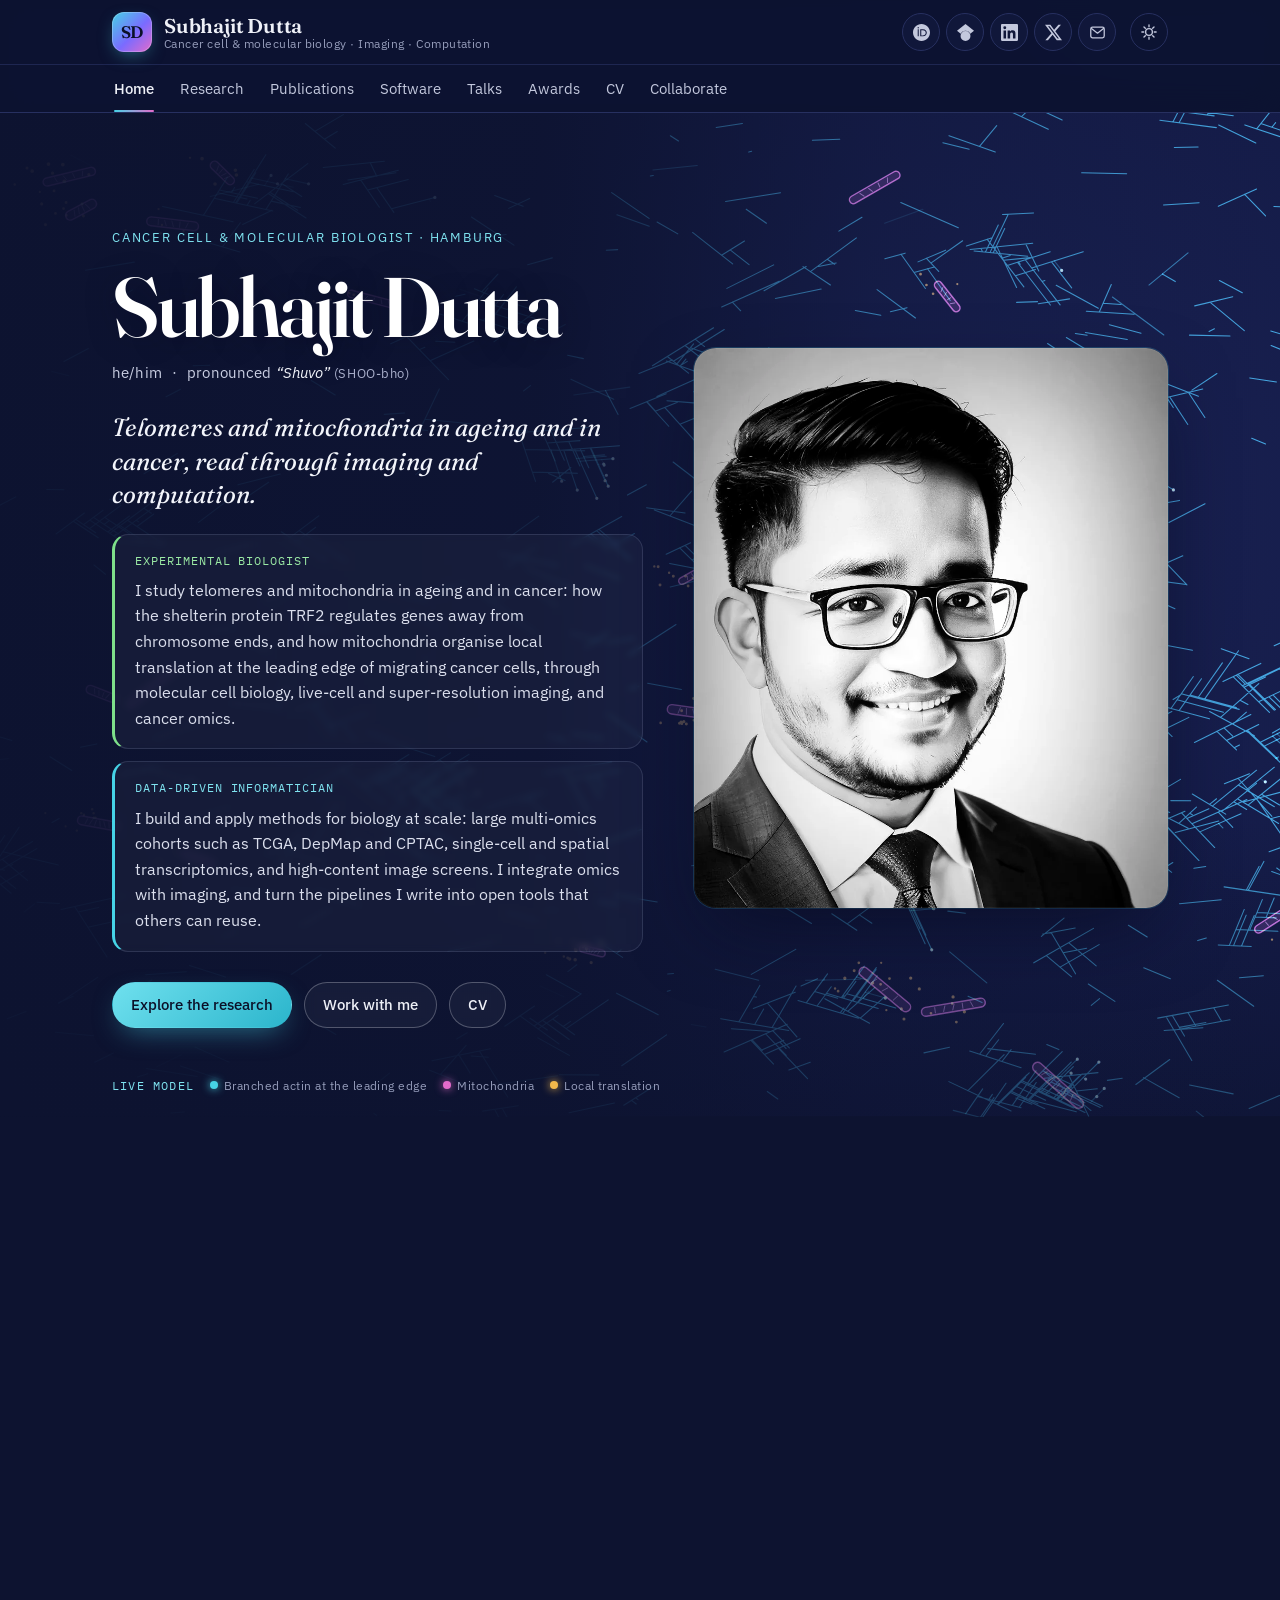
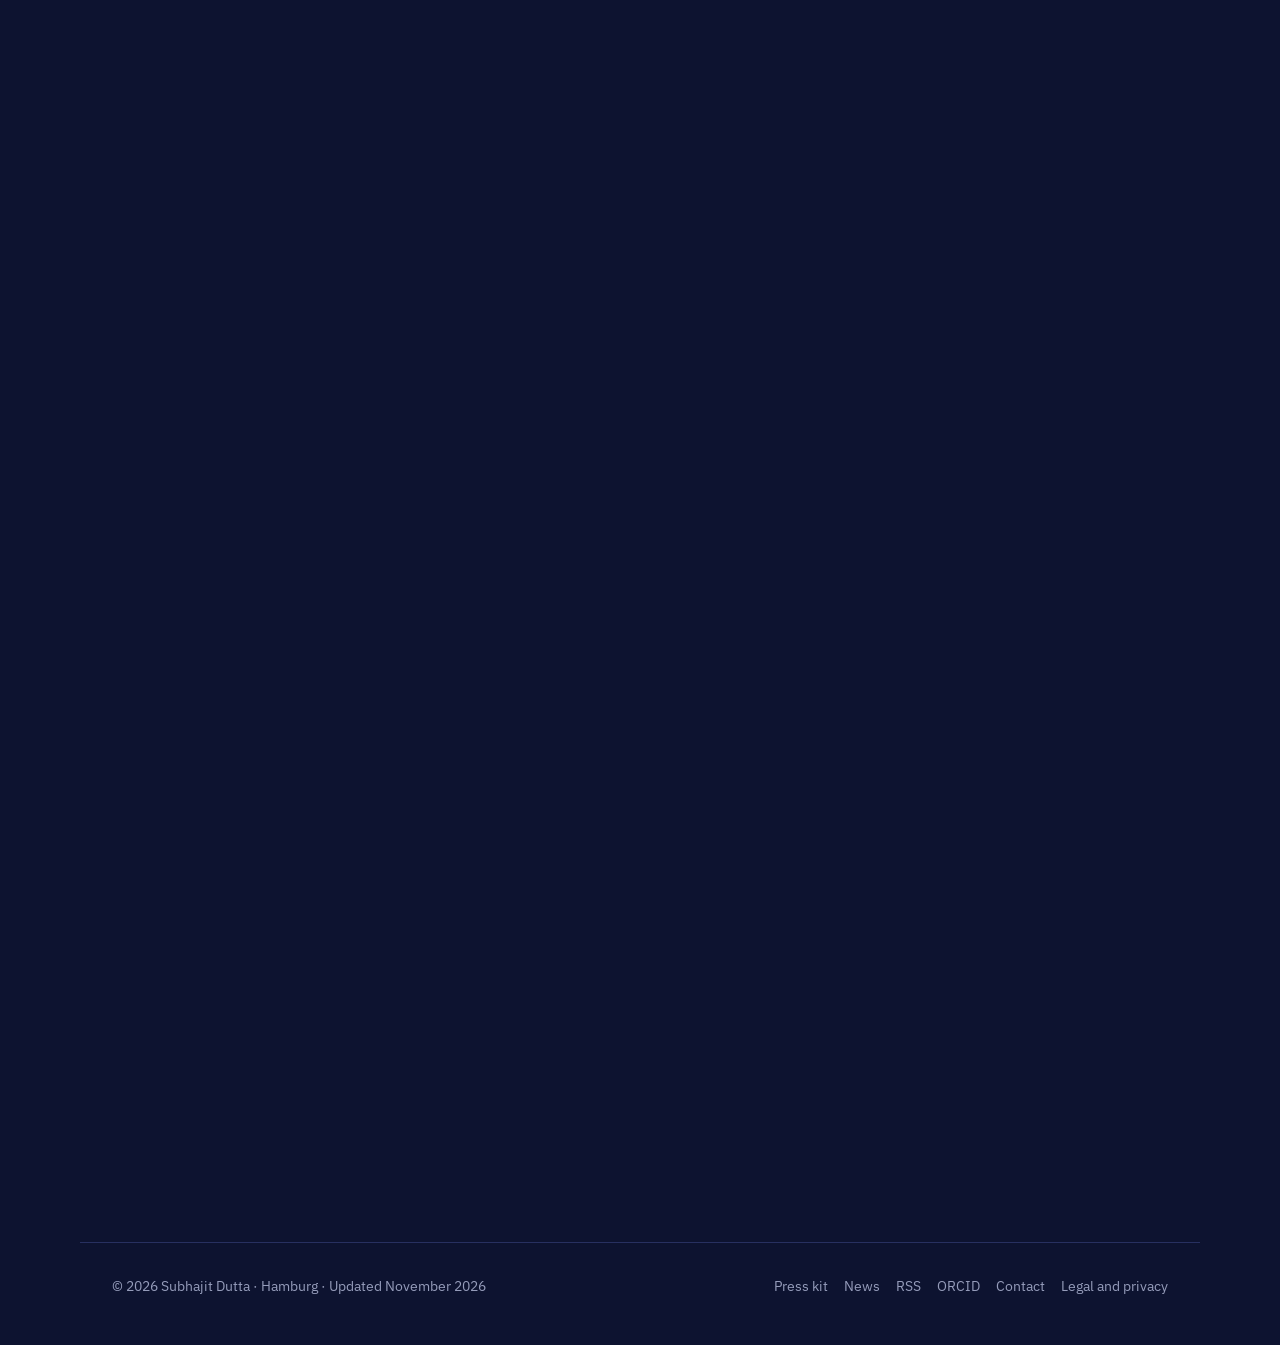
==== commit 688cf4d5: "Redesign: Fluorescence theme, static build, Software and CV pages, One-cell explorer Co-Authored-By:" ====
--- a/index.html
+++ b/index.html
@@ -5,15 +5,15 @@
 <meta http-equiv="Content-Security-Policy" content="default-src 'self'; script-src 'self'; style-src 'self'; img-src 'self' data:; font-src 'self'; connect-src 'self' https://api.web3forms.com; form-action 'self' https://api.web3forms.com; base-uri 'self'; object-src 'none'; frame-src 'none'; worker-src 'none'; manifest-src 'self'; upgrade-insecure-requests">
 <meta name="referrer" content="strict-origin-when-cross-origin">
 <meta name="viewport" content="width=device-width, initial-scale=1, viewport-fit=cover">
-<title>Subhajit Dutta | Cancer biologist: telomeres, mitochondria and ageing</title>
-<meta name="description" content="Subhajit Dutta is a cancer cell and molecular biologist in Hamburg studying how telomere biology, mitochondrial function and developmental programmes shape tumour growth, immunity and metastasis, using imaging, genomics and computation.">
+<title>Subhajit Dutta — Telomeres and mitochondria in ageing and cancer</title>
+<meta name="description" content="Subhajit Dutta is an experimental cancer biologist and data-driven informatician in Hamburg, working on telomeres, mitochondria, cell migration and cancer omics, with large-scale multi-omics, high-content image analysis and tool building.">
 <meta name="author" content="Subhajit Dutta">
 <link rel="me" href="https://orcid.org/0000-0003-2390-7492">
 <link rel="preload" as="image" href="/assets/img/portrait.webp" fetchpriority="high">
 <link rel="canonical" href="https://duttasubhajit.com/">
 <meta property="og:type" content="profile">
-<meta property="og:title" content="Subhajit Dutta | Cancer biologist: telomeres, mitochondria and ageing">
-<meta property="og:description" content="Subhajit Dutta is a cancer cell and molecular biologist in Hamburg studying how telomere biology, mitochondrial function and developmental programmes shape tumour growth, immunity and metastasis, using imaging, genomics and computation.">
+<meta property="og:title" content="Subhajit Dutta — Telomeres and mitochondria in ageing and cancer">
+<meta property="og:description" content="Subhajit Dutta is an experimental cancer biologist and data-driven informatician in Hamburg, working on telomeres, mitochondria, cell migration and cancer omics, with large-scale multi-omics, high-content image analysis and tool building.">
 <meta property="og:url" content="https://duttasubhajit.com/">
 <meta property="og:site_name" content="Subhajit Dutta">
 <meta property="og:image" content="https://duttasubhajit.com/assets/img/og.jpg">
@@ -50,7 +50,7 @@
    "isPartOf": {
     "@id": "https://duttasubhajit.com/#website"
    },
-   "dateModified": "2026-10-20T15:00:00+02:00",
+   "dateModified": "2026-11-10",
    "mainEntity": {
     "@id": "https://duttasubhajit.com/#person"
    }
@@ -65,19 +65,11 @@
     "S. Dutta",
     "Dutta S"
    ],
-   "description": "Cancer cell and molecular biologist studying how telomere biology, mitochondrial function and developmental programmes shape tumour growth, immunity and metastasis.",
+   "description": "Experimental cancer biologist (telomeres, mitochondria, cell migration, cancer omics) and data-driven informatician (large-scale multi-omics, high-content image analysis, integrated omics and imaging, tool building).",
    "jobTitle": "Researcher",
    "url": "https://duttasubhajit.com/",
    "image": "https://duttasubhajit.com/assets/img/portrait.webp",
    "email": "mailto:dsubhajit.edu@gmail.com",
-   "affiliation": {
-    "@type": "Organization",
-    "name": "University Medical Center Hamburg-Eppendorf (UKE)",
-    "department": {
-     "@type": "Organization",
-     "name": "Institute of Biochemistry and Molecular Cell Biology (IBMZ)"
-    }
-   },
    "alumniOf": [
     {
      "@type": "CollegeOrUniversity",
@@ -170,15 +162,17 @@
 </script>
 <link rel="preload" href="/assets/fonts/ibm-plex-sans-latin-400-normal.woff2" as="font" type="font/woff2" crossorigin>
 <link rel="preload" href="/assets/fonts/fraunces-latin-opsz-normal.woff2" as="font" type="font/woff2" crossorigin>
+<!-- build:headextra -->
+<link rel="alternate" type="application/rss+xml" title="Subhajit Dutta: news" href="/feed.xml">
+<link rel="preload" href="/assets/fonts/ibm-plex-mono-latin-400-normal.woff2" as="font" type="font/woff2" crossorigin>
+<!-- /build:headextra -->
 <link rel="stylesheet" href="/assets/site.css">
 <script src="/assets/data/profile.js" defer></script>
-<script src="/assets/data/news.js" defer></script>
-<script src="/assets/data/publications.js" defer></script>
-<script src="/assets/data/network.js" defer></script>
 <script src="/assets/site.js" defer></script>
 </head>
 <body data-page="home">
 <a class="skip" href="#main">Skip to content</a>
+<!-- build:header -->
 <header class="nav">
   <div class="wrap nav-top">
     <a class="brand" href="/" aria-label="Subhajit Dutta, home">
@@ -201,18 +195,19 @@
   <nav class="nav-tabs" aria-label="Sections">
     <div class="wrap">
       <ul class="tabs" id="tabs">
-        <li><a href="/" data-page="home">Home</a></li>
+        <li><a href="/" data-page="home" aria-current="page">Home</a></li>
         <li><a href="/research/" data-page="research">Research</a></li>
         <li><a href="/publications/" data-page="publications">Publications</a></li>
+        <li><a href="/software/" data-page="software">Software</a></li>
         <li><a href="/talks/" data-page="talks">Talks</a></li>
         <li><a href="/awards/" data-page="awards">Awards</a></li>
-        <li><a href="/media/" data-page="media">Media</a></li>
-        <li><a href="/news/" data-page="news">News</a></li>
+        <li><a href="/cv/" data-page="cv">CV</a></li>
         <li><a href="/collaborate/" data-page="collaborate">Collaborate</a></li>
       </ul>
     </div>
   </nav>
 </header>
+<!-- /build:header -->
 <main id="main">
 
 <section class="hero" aria-labelledby="name">
@@ -223,45 +218,40 @@
       <p class="eyebrow">Cancer cell &amp; molecular biologist<span class="hide-sm"> · <span data-pos="city">Hamburg</span></span></p>
       <h1 id="name">Subhajit Dutta</h1>
       <p class="name-meta"><span>he/him</span><span aria-hidden="true">·</span><span>pronounced <q>Shuvo</q> <span class="say">(SHOO-bho)</span></span></p>
-      <p class="hero-lede">Telomeres, mitochondria and ageing in cancer, read through imaging and computation.</p>
-      <p class="hero-text">Welcome. I study how telomere biology and mitochondrial function, two systems that change with age, shape what cancer cells become, how they move and how they talk to the immune system. I pair hands-on molecular cell biology and super-resolution microscopy with variational optical flow, deep learning and large-scale public genomic data.</p>
-      <p class="hero-text">One line of my work concerns mitochondria at the leading edge of migrating cancer cells, where I identified a mitochondria-associated translational hotspot: a site of local protein synthesis at the cell front. Earlier, we showed that telomere length regulates genes far from chromosome ends through non-telomeric binding of the shelterin protein TRF2: telomere-length-dependent TRF2 occupancy at the <i>IL1R1</i> promoter tunes NF-κB-driven immune signalling in breast tumours, and TRF2 at the <i>TERT</i> promoter controls telomerase expression itself (eLife, 2024 and 2025). I have since extended this to telomere-maintenance and senescence programmes in human immune ageing.</p>
-      <p class="hero-text">Alongside experiments I build quantitative and computational tools across scales: biophysical analysis of the actin cytoskeleton by variational optical flow and nematic order; pan-cancer integration of TCGA, DepMap and CPTAC with single-cell and spatial transcriptomics and proteomics; gene regulation from expression to chromatin structure, looping and transcription-factor occupancy; and image analysis from histopathology to high-content 4D light-sheet and 5D live-cell FLIM data. The thread through all of it is one question: how telomere biology, mitochondrial function and developmental (oncofetal) programmes together decide what a cancer cell becomes (tumorigenesis) and where it goes (metastasis). If that overlaps with your work, I would be glad to hear from you.</p>
+      <p class="hero-lede">Telomeres and mitochondria in ageing and in cancer, read through imaging and computation.</p>
+      <div class="hero-roles">
+        <div class="hero-role role-bench">
+          <p class="role-k">Experimental biologist</p>
+          <p class="role-v">I study telomeres and mitochondria in ageing and in cancer: how the shelterin protein TRF2 regulates genes away from chromosome ends, and how mitochondria organise local translation at the leading edge of migrating cancer cells, through molecular cell biology, live-cell and super-resolution imaging, and cancer omics.</p>
+        </div>
+        <div class="hero-role role-data">
+          <p class="role-k">Data-driven informatician</p>
+          <p class="role-v">I build and apply methods for biology at scale: large multi-omics cohorts such as TCGA, DepMap and CPTAC, single-cell and spatial transcriptomics, and high-content image screens. I integrate omics with imaging, and turn the pipelines I write into open tools that others can reuse.</p>
+        </div>
+      </div>
       <div class="hero-actions">
         <a class="btn primary" href="/research/">Explore the research</a>
         <a class="btn ghost" href="/collaborate/">Work with me</a>
+        <a class="btn ghost" href="/cv/">CV</a>
       </div>
     </div>
     <aside class="hero-side">
       <div class="portrait" id="portrait">
         <img src="/assets/img/portrait.webp" alt="Subhajit Dutta" width="900" height="1202" fetchpriority="high">
       </div>
-      <div class="profile-card">
-        <div>
-          <p class="pc-role"><span data-pos="role">Researcher</span> · <span data-pos="place">Hamburg, Germany</span></p>
-          <ul class="pc-tags" aria-label="Research keywords">
-            <li class="core">Mitochondria</li><li class="core">Actin</li><li class="core">Ribosome</li><li class="core">Cell migration</li><li class="core">Oncofetal</li><li class="core">Transcription factors</li><li class="core">Telomeres</li><li class="core">Shelterin</li><li class="core">Cancer</li>
-            <li>Local translation</li><li>Tumour immunology</li><li>Mechanobiology</li><li>Senescence &amp; ageing</li><li>Systems biology</li><li>Spatial transcriptomics</li><li>Quantitative imaging</li>
-          </ul>
-        </div>
-        <a class="pc-net" href="/collaborate/#h-net" aria-label="See the collaboration network (excludes Global Burden of Disease consortium papers)" title="Counts exclude Global Burden of Disease consortium papers">
-          <span><b data-net="inst">24</b>institutions on my papers</span>
-          <span><b data-net="countries">7</b>countries</span>
-          <span><b data-net="people">44</b>co-authors</span>
-        </a>
-      </div>
     </aside>
   </div>
-  <p class="hero-caption wrap"><span class="cap"><i class="dot dot-actin"></i>Branched actin network at the leading edge</span><span class="cap"><i class="dot dot-mito"></i>Mitochondria</span><span class="cap"><i class="dot dot-ribo"></i>Local translation</span></p>
-</section>
-
-<section class="section flush" aria-label="Now">
+  <p class="hero-caption wrap"><span class="cap cap-k">Live model</span><span class="cap"><i class="dot dot-actin"></i>Branched actin at the leading edge</span><span class="cap"><i class="dot dot-mito"></i>Mitochondria</span><span class="cap"><i class="dot dot-ribo"></i>Local translation</span></p>
+</section>
+
+<section class="section flush now-section" aria-label="Now">
   <div class="wrap">
     <div class="now">
-      <div><div class="k">Now</div><div class="v" data-pos="now">Researcher, Institute of Biochemistry and Molecular Cell Biology, UKE Hamburg</div></div>
-      <div><div class="k">Focus</div><div class="v"><a href="/research/">Telomeres, mitochondria and ageing in cancer</a></div></div>
+      <div><div class="k">Now</div><div class="v"><!-- build:now -->Researcher in cancer biology and computation<!-- /build:now --></div></div>
+      <div><div class="k">Focus</div><div class="v"><a href="/research/">Telomeres and mitochondria in ageing and cancer</a></div></div>
       <div><div class="k">Open to</div><div class="v"><a href="/collaborate/">Collaborations on omics and imaging data</a></div></div>
     </div>
+    <p class="record"><!-- build:stats --><a href="/publications/"><b>10</b> first- or sole-author papers and preprints</a><span aria-hidden="true">·</span><a href="/collaborate/#h-net"><b>24</b> institutions</a><span aria-hidden="true">·</span><a href="/collaborate/#h-net"><b>7</b> countries</a><span aria-hidden="true">·</span><a href="/collaborate/#h-net"><b>44</b> co-authors</a><!-- /build:stats --></p>
   </div>
 </section>
 
@@ -269,9 +259,11 @@
   <div class="wrap">
     <div class="section-head">
       <h2 id="h-latest">Latest</h2>
-      <p class="section-intro">Recent preprints, accepted papers and meetings.</p>
-    </div>
-    <ul class="rows" id="newsLatest"></ul>
+      <p class="section-intro">Recent papers, preprints and meetings. <a href="/feed.xml">Follow by RSS</a>.</p>
+    </div>
+    <ul class="rows" id="newsLatest"><!-- build:latest --><li class="row"><div class="row-when"><time datetime="2026-11-03">3 November 2026</time></div><div><div class="row-what news-text">Sole-author paper accepted in <i>Frontiers in Aging</i>: transcriptional signatures of senescence and telomere biology across immune cell types during human ageing.</div></div></li>
+      <li class="row"><div class="row-when"><time datetime="2026-10-27">27 October 2026</time></div><div><div class="row-what news-text">Review with Namrata Maity (Ariel University) published in <i>Frontiers in Pharmacology</i>: the mitochondrion as a mechanometabolic conductor of cancer metastasis, with pharmacological insights from the mitochondria–peroxisome interface. <a href="https://doi.org/10.3389/fphar.2026.1983363" target="_blank" rel="noopener" class="small">Read</a></div></div></li>
+      <li class="row"><div class="row-when"><time datetime="2026-10-01">1 October 2026</time></div><div><div class="row-what news-text">Our review on the mitochondria–peroxisome interface in cancer metastasis (with Namrata Maity) has been accepted in <i>Frontiers in Pharmacology</i>. <a href="https://www.frontiersin.org/journals/pharmacology/articles/10.3389/fphar.2026.1983363/full" target="_blank" rel="noopener" class="small">Read</a></div></div></li><!-- /build:latest --></ul>
     <div class="section-foot"><a class="btn" href="/news/">All news</a></div>
   </div>
 </section>
@@ -282,38 +274,82 @@
       <h2 id="h-selected">Selected work</h2>
       <p class="section-intro">Three papers that show the range: a co-first-author mechanism paper, a follow-up on telomerase regulation, and a sole-author quantitative study of cell migration.</p>
     </div>
-    <div class="featured" id="featuredPubs"></div>
+    <div class="featured" id="featuredPubs"><!-- build:featured --><article><a class="feat-fig" href="https://doi.org/10.64898/2026.07.16.739021" target="_blank" rel="noopener" tabindex="-1" aria-hidden="true"><img src="/assets/img/fig/ga-migration-biorxiv2026.webp" alt="" loading="lazy" decoding="async"></a><div class="k"><span class="mono">bioRxiv · 2026</span><span class="badge badge-sole">Sole author</span></div><h3><a href="https://doi.org/10.64898/2026.07.16.739021" target="_blank" rel="noopener">Temporal order separates generic persistence from cue-directed commitment in cell migration</a></h3><p><b>Dutta S</b></p><p class="feat-take">Comparing each cell track with the same steps reshuffled shows how much persistence comes from the order of movements, separating how much a cell moves from whether it stays committed to an external cue.</p></article>
+      <article><a class="feat-fig" href="https://elifesciences.org/articles/104045" target="_blank" rel="noopener" tabindex="-1" aria-hidden="true"><img src="/assets/img/fig/ga-tert-elife2025.webp" alt="" loading="lazy" decoding="async"></a><div class="k"><span class="mono">eLife · 2025</span></div><h3><a href="https://elifesciences.org/articles/104045" target="_blank" rel="noopener">Telomeres control human telomerase (TERT) expression through non-telomeric TRF2</a></h3><p>Sengupta A, Vinayagamurthy S, Soni D, Deb R, Mukherjee AK, <b>Dutta S</b>, et al.</p><p class="feat-take">Telomere length feeds back on telomerase itself: TRF2 bound at the <i>TERT</i> promoter, away from telomeres, recruits PRC2 to repress <i>TERT</i>, and how much TRF2 binds there depends on telomere length.</p></article>
+      <article><a class="feat-fig" href="https://elifesciences.org/articles/95106" target="_blank" rel="noopener" tabindex="-1" aria-hidden="true"><img src="/assets/img/fig/fig-telomere-elife2024.webp" alt="" loading="lazy" decoding="async"></a><div class="k"><span class="mono">eLife · 2024</span><span class="badge badge-co-first">Co-first author</span></div><h3><a href="https://elifesciences.org/articles/95106" target="_blank" rel="noopener">Telomere length-sensitive regulation of IL1R1 by the shelterin protein TRF2 modulates immune signalling in the tumour microenvironment</a></h3><p>Mukherjee AK*, <b>Dutta S*</b>, Singh A, Sharma S, Roy SS, Sengupta A, et al.</p><p class="feat-take">Short telomeres increase TRF2 binding at the <i>IL1R1</i> promoter, which recruits p300 and switches on IL-1 receptor signalling; in triple-negative breast cancer this tracks with macrophage infiltration.</p></article><!-- /build:featured --></div>
     <div class="section-foot"><a class="btn" href="/publications/">All publications</a></div>
   </div>
 </section>
 
-<section class="section" aria-labelledby="h-research">
+<section class="section" id="cell" aria-labelledby="h-research">
   <div class="wrap">
     <div class="section-head">
       <h2 id="h-research">Four questions, one cell</h2>
-      <p class="section-intro">My work runs on two tracks that keep meeting: experiments on telomere and mitochondrial biology in cancer cells, and computational analyses of public genomic, imaging and clinical data at pan-cancer scale.</p>
-    </div>
-    <div class="themes">
-      <article class="theme lead">
-        <h3><small>Telomeres and immunity</small>How telomere length talks to the tumour microenvironment</h3>
-        <p>Non-telomeric TRF2 binding controls IL1R1 and TERT in a telomere-length-sensitive way, linking telomere state to NF-κB signalling and immune infiltration.</p>
-        <p class="more"><a href="/research/#telomere">About this project</a></p>
-      </article>
-      <article class="theme">
-        <h3><small>Mitochondria in migration</small>The Mitochondria–Actin–Translation Hub</h3>
-        <p>Mitochondria positioned at the front of migrating cancer cells mark a mitochondria-associated translational hotspot, a site of local protein synthesis at the leading edge.</p>
-        <p class="more"><a href="/research/#mitochondria">About this project</a></p>
-      </article>
-      <article class="theme">
-        <h3><small>Quantitative imaging</small>From actin images to nematic fields</h3>
-        <p>TV-L1 optical flow, orientational order and topological defect analysis applied to live-cell and super-resolution data, with deep-learning pipelines for microscopy.</p>
-        <p class="more"><a href="/research/#imaging">About this project</a></p>
-      </article>
-      <article class="theme">
-        <h3><small>Pan-cancer computation</small>Regulatory, spatial and immune structure in public data</h3>
-        <p>Sole-author analyses integrating TCGA, DepMap, CPTAC, ENCODE and spatial transcriptomics to find structure that single studies miss.</p>
-        <p class="more"><a href="/research/#pancancer">About this project</a></p>
-      </article>
+      <p class="section-intro">Each thread of my work sits in a different part of the same migrating cancer cell. Pick a channel to see the question and the papers behind it.</p>
+    </div>
+    <div class="explorer" id="explorer" data-active="telo">
+      <div class="ex-stage">
+        <svg class="ex-svg" viewBox="0 0 640 400" role="img" aria-labelledby="ex-title" focusable="false">
+          <title id="ex-title">Schematic of a migrating cancer cell: telomeres in the nucleus, mitochondria with ribosomes behind a branched actin network at the leading edge, and immune cells nearby</title>
+          <path class="mem" d="M 70 215 C 60 160 120 125 205 122 C 290 119 360 92 450 78 C 530 66 598 112 604 196 C 610 282 548 338 456 330 C 372 322 300 300 215 304 C 130 308 80 268 70 215 Z"/>
+          <g class="ch ch-niche" data-ch="niche"><circle cx="116" cy="352" r="20" class="imm"/><circle cx="118" cy="351" r="9.6" class="imm-n"/><path d="M135.1 357.9L138.9 359.1M128 368L130.4 371.2M116.3 372L116.3 376M104.5 368.3L102.2 371.6M97.1 358.4L93.3 359.7M96.9 346.1L93.1 344.9M104 336L101.6 332.8M115.7 332L115.7 328M127.5 335.7L129.8 332.4M134.9 345.6L138.7 344.3" class="imm-v"/><circle cx="612" cy="352" r="18" class="imm"/><circle cx="614" cy="351" r="8.6" class="imm-n"/><path d="M629.2 357.3L633 358.5M622.8 366.4L625.2 369.6M612.3 370L612.3 374M601.6 366.7L599.3 370M595 357.8L591.2 359.1M594.8 346.7L591 345.5M601.2 337.6L598.8 334.4M611.7 334L611.7 330M622.4 337.3L624.7 334M629 346.2L632.8 344.9" class="imm-v"/><circle cx="44" cy="108" r="17" class="imm"/><circle cx="46" cy="107" r="8.2" class="imm-n"/><path d="M60.2 113L64.1 114.2M54.2 121.6L56.6 124.8M44.2 125L44.3 129M34.2 121.9L31.9 125.2M27.9 113.5L24.1 114.8M27.8 103L23.9 101.8M33.8 94.4L31.4 91.2M43.8 91L43.7 87M53.8 94.1L56.1 90.8M60.1 102.5L63.9 101.2" class="imm-v"/><circle cx="306" cy="370" r="16" class="imm"/><circle cx="308" cy="369" r="7.7" class="imm-n"/><path d="M321.3 374.7L325.1 375.9M315.6 382.8L318 386M306.2 386L306.3 390M296.8 383.1L294.5 386.3M290.9 375.2L287.1 376.4M290.7 365.3L286.9 364.1M296.4 357.2L294 354M305.8 354L305.7 350M315.2 356.9L317.5 353.7M321.1 364.8L324.9 363.6" class="imm-v"/><text x="632" y="394" class="ex-lab" text-anchor="end">immune neighbours</text></g>
+          <g class="ch ch-telo" data-ch="telo"><ellipse cx="215" cy="212" rx="82" ry="60" class="nuc"/><path d="M168 190Q185 175 205 186M222 172Q240 182 252 168M160 222Q178 236 196 226M210 205Q232 214 248 202M188 248Q208 238 230 252M248 236Q266 226 274 242" class="chrom"/><circle cx="168" cy="190" r="6.5" class="telo-glow"/><circle cx="168" cy="190" r="3.2" class="telo"/><circle cx="205" cy="186" r="6.5" class="telo-glow"/><circle cx="205" cy="186" r="3.2" class="telo"/><circle cx="222" cy="172" r="6.5" class="telo-glow"/><circle cx="222" cy="172" r="3.2" class="telo"/><circle cx="252" cy="168" r="6.5" class="telo-glow"/><circle cx="252" cy="168" r="3.2" class="telo"/><circle cx="160" cy="222" r="6.5" class="telo-glow"/><circle cx="160" cy="222" r="3.2" class="telo"/><circle cx="196" cy="226" r="6.5" class="telo-glow"/><circle cx="196" cy="226" r="3.2" class="telo"/><circle cx="210" cy="205" r="6.5" class="telo-glow"/><circle cx="210" cy="205" r="3.2" class="telo"/><circle cx="248" cy="202" r="6.5" class="telo-glow"/><circle cx="248" cy="202" r="3.2" class="telo"/><circle cx="188" cy="248" r="6.5" class="telo-glow"/><circle cx="188" cy="248" r="3.2" class="telo"/><circle cx="230" cy="252" r="6.5" class="telo-glow"/><circle cx="230" cy="252" r="3.2" class="telo"/><circle cx="248" cy="236" r="6.5" class="telo-glow"/><circle cx="248" cy="236" r="3.2" class="telo"/><circle cx="274" cy="242" r="6.5" class="telo-glow"/><circle cx="274" cy="242" r="3.2" class="telo"/><text x="215" y="296" class="ex-lab" text-anchor="middle">telomeres</text></g>
+          <g class="ch ch-mito" data-ch="mito"><path d="M333.7 170.3L368 163A5.5 5.5 0 0 1 370.3 173.7L336 181A5.5 5.5 0 0 1 333.7 170.3ZM372.2 220.4L413 224.7A5.5 5.5 0 0 1 411.8 235.6L371 231.3A5.5 5.5 0 0 1 372.2 220.4ZM402.5 148.3L429.4 137.5A5.5 5.5 0 0 1 433.5 147.7L406.6 158.5A5.5 5.5 0 0 1 402.5 148.3ZM427.7 258.2L459.4 267.3A5.5 5.5 0 0 1 456.3 277.8L424.6 268.7A5.5 5.5 0 0 1 427.7 258.2ZM454.3 191L481.3 190A5.5 5.5 0 0 1 481.7 201L454.7 202A5.5 5.5 0 0 1 454.3 191ZM314.6 244.4L339.3 248.8A5.5 5.5 0 0 1 337.4 259.6L312.7 255.2A5.5 5.5 0 0 1 314.6 244.4ZM489.8 227.9L508.6 225.2A5.5 5.5 0 0 1 510.2 236.1L491.4 238.8A5.5 5.5 0 0 1 489.8 227.9ZM369 111.6L385.8 102.7A5.5 5.5 0 0 1 391 112.4L374.2 121.3A5.5 5.5 0 0 1 369 111.6Z" class="mito"/><path d="M341 170.8L342.5 177.6M347.8 169.3L349.3 176.2M354.7 167.8L356.2 174.7M361.5 166.4L363 173.2M380.1 223.2L379.4 230.2M388.3 224.1L387.6 231.1M396.4 224.9L395.7 231.9M404.6 225.8L403.9 232.8M410 147.5L412.6 154M416.7 144.8L419.3 151.2M423.4 142L426 148.5M433.4 261.9L431.5 268.6M439.8 263.7L437.9 270.5M446.1 265.5L444.2 272.3M452.5 267.4L450.6 274.1M461.1 192.7L461.4 199.7M467.9 192.5L468.1 199.5M474.6 192.3L474.9 199.3M320.5 247.5L319.2 254.4M326.6 248.6L325.4 255.4M332.8 249.6L331.5 256.5M496.4 229L497.4 235.9M502.6 228.1L503.6 235M375.6 110.4L378.8 116.6M381.2 107.4L384.4 113.6" class="cristae"/><circle cx="372.3" cy="216.9" r="2" class="ribo"/><circle cx="380.7" cy="235.9" r="2" class="ribo"/><circle cx="392.9" cy="219" r="2" class="ribo"/><circle cx="401.4" cy="238" r="2" class="ribo"/><circle cx="413.6" cy="221.2" r="2" class="ribo"/><circle cx="399.8" cy="145.6" r="2" class="ribo"/><circle cx="414" cy="159.3" r="2" class="ribo"/><circle cx="414.6" cy="139.7" r="2" class="ribo"/><circle cx="428.8" cy="153.3" r="2" class="ribo"/><circle cx="429.5" cy="133.7" r="2" class="ribo"/><circle cx="427.6" cy="254.5" r="2" class="ribo"/><circle cx="431.1" cy="274.2" r="2" class="ribo"/><circle cx="444.5" cy="259.3" r="2" class="ribo"/><circle cx="448" cy="279.1" r="2" class="ribo"/><circle cx="461.4" cy="264.2" r="2" class="ribo"/><circle cx="452.5" cy="187.5" r="2" class="ribo"/><circle cx="460.7" cy="205.3" r="2" class="ribo"/><circle cx="467.7" cy="187" r="2" class="ribo"/><circle cx="475.9" cy="204.7" r="2" class="ribo"/><circle cx="482.9" cy="186.5" r="2" class="ribo"/><circle cx="486.9" cy="224.8" r="2" class="ribo"/><circle cx="495.3" cy="241.7" r="2" class="ribo"/><circle cx="498.7" cy="223.1" r="2" class="ribo"/><circle cx="507.2" cy="240.1" r="2" class="ribo"/><circle cx="510.6" cy="221.4" r="2" class="ribo"/><circle cx="365.2" cy="109.7" r="2" class="ribo"/><circle cx="378.9" cy="122.8" r="2" class="ribo"/><circle cx="375.8" cy="104.1" r="2" class="ribo"/><circle cx="389.5" cy="117.1" r="2" class="ribo"/><circle cx="386.4" cy="98.4" r="2" class="ribo"/><text x="418" y="358" class="ex-lab" text-anchor="middle">mitochondria + ribosomes</text></g>
+          <g class="ch ch-actin" data-ch="actin"><path d="M486 134L525.6 114.9M503.8 125.4L523.4 144.4M512.6 133.9L527.9 126.6M518.5 139.7L533.7 132.3M515.7 119.6L535.3 138.7M524.5 128.2L539.7 120.9M530.4 133.9L545.6 126.6M498 198L548 197M520.5 197.6L531.7 226.5M525.5 210.6L544.7 210.2M528.9 219.2L548.1 218.9M535.5 197.3L545.5 167.9M540 184L559.2 183.7M543 175.2L562.2 174.9M494 262L536 275M512.9 267.9L529.4 246.1M520.3 258.1L536.5 263.1M525.3 251.6L541.4 256.6M525.5 271.8L542 250M532.9 262L549.1 267M537.9 255.5L554.1 260.5M515 170L558.3 162.1M534.5 166.5L548.2 190M540.7 177.1L557.3 174M544.8 184.1L561.4 181.1M547.5 164.1L561.2 187.6M553.7 174.7L570.3 171.7M557.8 181.8L574.4 178.7M515 228L558.7 233.3M534.7 230.4L540.9 256.9M537.4 242.3L554.2 244.4M539.3 250.3L556.1 252.3M547.8 232L560.1 207.6M553.3 221L570.1 223M557 213.7L573.8 215.7M492 118L531.2 94M509.6 107.2L532 124.9M519.7 115.2L534.8 105.9M526.4 120.5L541.5 111.2M521.4 100L543.7 117.7M531.5 108L542 101.5M538.2 113.3L551.7 105M500 150L548.8 132.2M522 142L542.7 166.7M531.3 153.1L550.1 146.2M537.5 160.5L556.3 153.6M536.6 136.6L557.4 161.3M546 147.7L564.7 140.9M552.2 155.1L571 148.3M505 182L560.6 175.3M530 179L545.7 210M537.1 192.9L558.5 190.3M541.8 202.2L563.2 199.6M546.7 177L554.6 143.2M550.2 161.8L571.6 159.2M552.6 151.6L574 149M500 214L557.9 216.9M526.1 215.3L536.7 249.7M530.8 230.8L553.1 231.9M534 241.1L556.3 242.2M543.4 216.2L557.4 183M549.7 201.3L572 202.4M553.9 191.3L576.2 192.4M503 246L555.7 257.8M526.7 251.3L544.8 223.1M534.8 238.6L555.1 243.1M540.2 230.2L560.5 234.7M542.5 254.8L560.6 226.6M550.6 242.1L570.9 246.7M556.1 233.7L576.3 238.2M496 278L538 296.8M514.9 286.4L534.7 265.9M523.8 277.2L540 284.4M529.8 271.1L545.9 278.3M527.5 292.1L547.3 271.6M536.4 282.8L552.6 290.1M542.4 276.7L558.5 283.9M472 300L505 322.6M486.9 310.2L507 295.7M495.9 303.7L508.6 312.3M502 299.3L514.7 308M496.8 316.9L516.9 302.5M505.8 310.4L517.3 318.3M511.9 306.1L524.6 314.8M470 100L491.4 82M479.6 91.9L501.1 104.2M489.3 97.4L501.1 87.5M495.8 101.2L507.5 91.2M486.1 86.5L507.6 98.8M495.7 92L506.3 83.1M502.2 95.7L510.4 88.8M528 132L566.8 122.1M545.4 127.5L559.4 148M551.7 136.8L566.6 133M555.9 142.9L570.8 139.1M557.1 124.6L571.1 145.1M563.4 133.8L575.3 130.8M567.6 139.9L578 137.3M530 262L568.2 273.8M547.2 267.3L562.2 247.6M553.9 258.4L568.6 263M558.4 252.5L573.1 257M558.7 270.9L573.7 251.1M565.4 262L580.1 266.5M569.9 256L584.6 260.6" class="actin"/><text x="604" y="60" class="ex-lab" text-anchor="end">branched actin · leading edge →</text></g>
+        </svg>
+        <div class="ex-channels" role="tablist" aria-label="Research threads">
+          <button type="button" role="tab" id="tab-telo" aria-controls="ex-telo" aria-selected="true" data-ch="telo"><i class="ch-dot ch-dot-telo" aria-hidden="true"></i><span class="mono">Ch1</span> Telomeres</button>
+          <button type="button" role="tab" id="tab-mito" aria-controls="ex-mito" aria-selected="false" tabindex="-1" data-ch="mito"><i class="ch-dot ch-dot-mito" aria-hidden="true"></i><span class="mono">Ch2</span> Mitochondria</button>
+          <button type="button" role="tab" id="tab-actin" aria-controls="ex-actin" aria-selected="false" tabindex="-1" data-ch="actin"><i class="ch-dot ch-dot-actin" aria-hidden="true"></i><span class="mono">Ch3</span> Actin</button>
+          <button type="button" role="tab" id="tab-niche" aria-controls="ex-niche" aria-selected="false" tabindex="-1" data-ch="niche"><i class="ch-dot ch-dot-niche" aria-hidden="true"></i><span class="mono">Ch4</span> Neighbourhood</button>
+        </div>
+      </div>
+      <div class="ex-cards">
+        <article class="ex-card" id="ex-telo" role="tabpanel" aria-labelledby="tab-telo" data-ch="telo">
+          <p class="ex-k"><span class="mono">Ch1</span> Telomeres and immunity</p>
+          <h3>How telomere length talks to the tumour microenvironment</h3>
+          <p>Non-telomeric TRF2 binding controls <i>IL1R1</i> and <i>TERT</i> in a telomere-length-sensitive way, linking telomere state to NF-κB signalling and immune infiltration. I now follow telomere and senescence programmes across tumours and ageing immune cells.</p>
+          <ul class="ex-papers">
+            <li>Co-first author, <i>eLife</i> 2024</li>
+            <li><i>eLife</i> 2025</li>
+            <li>Sole author, <i>Frontiers in Aging</i> 2026 (accepted)</li>
+            <li>Sole author, bioRxiv 2026</li>
+          </ul>
+          <p class="more"><a href="/research/#telomere">About this thread</a></p>
+        </article>
+        <article class="ex-card" id="ex-mito" role="tabpanel" aria-labelledby="tab-mito" data-ch="mito" hidden>
+          <p class="ex-k"><span class="mono">Ch2</span> Mitochondria in migration</p>
+          <h3>The Mitochondria–Actin–Translation Hub</h3>
+          <p>Mitochondria positioned at the front of migrating cancer cells mark a mitochondria-associated translational hotspot, a site of local protein synthesis at the leading edge.</p>
+          <ul class="ex-papers">
+            <li>PhD thesis, Universität Hamburg, 2026</li>
+            <li>Minisymposium talk, ASCB|EMBO Cell Bio 2025</li>
+            <li><i>Frontiers in Pharmacology</i> 2026 (review)</li>
+          </ul>
+          <p class="more"><a href="/research/#mitochondria">About this thread</a></p>
+        </article>
+        <article class="ex-card" id="ex-actin" role="tabpanel" aria-labelledby="tab-actin" data-ch="actin" hidden>
+          <p class="ex-k"><span class="mono">Ch3</span> Quantitative imaging</p>
+          <h3>From actin images to nematic fields</h3>
+          <p>TV-L1 optical flow, orientational order and topological-defect analysis on live-cell and super-resolution data, with deep-learning pipelines for microscopy.</p>
+          <ul class="ex-papers">
+            <li>Sole author, bioRxiv 2026: temporal order in 48,134 cell tracks</li>
+            <li><i>Frontiers in Cell and Developmental Biology</i> 2026</li>
+          </ul>
+          <p class="more"><a href="/research/#imaging">About this thread</a></p>
+        </article>
+        <article class="ex-card" id="ex-niche" role="tabpanel" aria-labelledby="tab-niche" data-ch="niche" hidden>
+          <p class="ex-k"><span class="mono">Ch4</span> Pan-cancer computation</p>
+          <h3>Regulatory, spatial and immune structure in public data</h3>
+          <p>Sole-author analyses integrating TCGA, DepMap, CPTAC, ENCODE and spatial transcriptomics to find structure that single studies miss, from immune-cold neighbourhoods to cancer risk variants.</p>
+          <ul class="ex-papers">
+            <li>Sole author, <i>Frontiers in Systems Biology</i> 2026</li>
+            <li>Sole author, bioRxiv 2026: CIN-like fields and immune-cold neighbourhoods</li>
+            <li>Sole author, medRxiv 2026: 6,983 cancer GWAS variants</li>
+          </ul>
+          <p class="more"><a href="/research/#pancancer">About this thread</a></p>
+        </article>
+      </div>
     </div>
   </div>
 </section>
@@ -322,15 +358,15 @@
   <div class="wrap">
     <div class="section-head">
       <h2 id="h-approach">How my work is different</h2>
-      <p class="section-intro">Most projects sit either at the bench or at the computer. I work across both: the same question moves from experiment to image to model, back to the bench for perturbation, and on to validation in patient material. In parallel, I use large public datasets in two ways, to test a specific hypothesis at scale and to let the data suggest new ones.</p>
+      <p class="section-intro">I work at the bench and at scale, and one question runs through both. It moves from mechanism to image to model, is tested across thousands of tumours, and is checked in independent cohorts before I call it a finding. Public data serves two ways: to test a specific hypothesis at scale, and to let the data suggest new ones.</p>
     </div>
 
     <h3 class="approach-sub">One question, the whole loop</h3>
-    <ol class="loop" aria-label="Research loop from wet lab to validation">
+    <ol class="loop" aria-label="Research loop from mechanism to validation">
       <li class="loop-step">
         <span class="loop-n" aria-hidden="true">1</span>
-        <h4>Wet lab</h4>
-        <p>Molecular and cell biology: CRISPR editing, ChIP, reporter assays, tumour organoids and xenografts.</p>
+        <h4>Mechanism</h4>
+        <p>Molecular and cell biology at the bench: CRISPR editing, ChIP, reporter assays, tumour organoids and xenografts.</p>
         <p class="loop-ex">TRF2 binding at the <i>IL1R1</i> promoter, eLife 2024</p>
       </li>
       <li class="loop-step">
@@ -341,24 +377,24 @@
       </li>
       <li class="loop-step">
         <span class="loop-n" aria-hidden="true">3</span>
-        <h4>Dry lab</h4>
-        <p>Quantitative models of what the images and sequencing show: optical flow, nematic order, statistics and machine learning.</p>
+        <h4>Models</h4>
+        <p>Quantitative models of what images and sequencing show: optical flow, nematic order, statistics and machine learning.</p>
         <p class="loop-ex">Temporal order in 48,134 cell tracks, bioRxiv 2026</p>
       </li>
       <li class="loop-step">
         <span class="loop-n" aria-hidden="true">4</span>
-        <h4>Perturbation</h4>
-        <p>Change one variable and watch the system respond: gene knockdown and overexpression, telomere elongation and shortening, drugs.</p>
-        <p class="loop-ex">Engineered telomere length tunes <i>TERT</i>, eLife 2025</p>
+        <h4>Scale</h4>
+        <p>Test the idea across thousands of tumours and cells in TCGA, PCAWG, DepMap, CPTAC and spatial atlases.</p>
+        <p class="loop-ex">Patient-specific telomere length in TCGA and PCAWG, bioRxiv 2026</p>
       </li>
       <li class="loop-step">
         <span class="loop-n" aria-hidden="true">5</span>
         <h4>Validation</h4>
-        <p>Test the result in patient tissue, independent cohorts and an orthogonal assay before calling it a finding.</p>
+        <p>Independent cohorts, orthogonal readouts and targeted experiments before calling it a finding.</p>
         <p class="loop-ex">Over 90 triple-negative breast tumours, eLife 2024</p>
       </li>
     </ol>
-    <p class="loop-back"><span aria-hidden="true">↺</span> Each answer becomes the next question at the bench.</p>
+    <p class="loop-back"><span aria-hidden="true">↺</span> Each answer becomes the next, sharper question.</p>
 
     <h3 class="approach-sub">Public data at scale, used two ways</h3>
     <div class="data-modes">
@@ -377,7 +413,6 @@
         </ul>
       </article>
     </div>
-    <p class="loop-back"><span aria-hidden="true">⇄</span> Patterns found in public data become hypotheses to perturb at the bench; bench findings are checked against public cohorts.</p>
   </div>
 </section>
 
@@ -385,29 +420,32 @@
   <div class="wrap">
     <div class="section-head">
       <h2 id="h-path">Academic journey</h2>
-      <p class="section-intro">Where I have trained and worked, from my first degree to now, most recent first.</p>
-    </div>
-    <ol class="rows">
-      <li class="row"><div class="row-when">2023 – present</div><div><div class="row-title">Researcher</div><div class="row-where">University Medical Center Hamburg-Eppendorf (UKE), University of Hamburg</div><p class="row-what">Research on cytoskeletal dynamics, organelle coordination and local translation in cancer cell migration. Teaching in UKE degree programmes (2026); supervised master's and PhD students in live-cell imaging, image analysis and cloning.</p></div></li>
+      <p class="section-intro">Where I have trained and worked, most recent first. The full record is on the <a href="/cv/">CV page</a>.</p>
+    </div>
+    <ol class="rows"><!-- build:journey --><li class="row"><div class="row-when">2023 – present</div><div><div class="row-title">Researcher</div><div class="row-where">University Medical Center Hamburg-Eppendorf (UKE), University of Hamburg</div><p class="row-what">Research on cytoskeletal dynamics, organelle coordination and local translation in cancer cell migration. Teaching in UKE degree programmes (2026); supervised master's and PhD students in live-cell imaging, image analysis and cloning.</p></div></li>
       <li class="row"><div class="row-when">2020 – 2023</div><div><div class="row-title">Senior research fellow</div><div class="row-where">CSIR Institute of Genomics and Integrative Biology, New Delhi</div><p class="row-what">Telomere–immune crosstalk in the tumour microenvironment, TRF2-mediated IL1R1 regulation, TERT gene regulation, T cell ageing, machine learning for telomere length prediction from gene expression.</p></div></li>
       <li class="row"><div class="row-when">2020</div><div><div class="row-title">Junior research fellow</div><div class="row-where">Indian Institute of Technology Jodhpur</div><p class="row-what">Single-molecule opto-genomics for immune checkpoint blockade; single-molecule imaging of T-cell receptor serial engagement.</p></div></li>
       <li class="row"><div class="row-when">2019</div><div><div class="row-title">Visiting researcher</div><div class="row-where">University of Helsinki</div><p class="row-what">Lineage-specific transcription factors in liver cancer, trans-differentiation, next-generation sequencing analysis.</p></div></li>
       <li class="row"><div class="row-when">2018 – 2019</div><div><div class="row-title">Junior research fellow</div><div class="row-where">National Institute of Science Education and Research, Bhubaneswar</div><p class="row-what">Genetic alterations in gall bladder cancer; graph-based network analysis of tumour angiogenesis.</p></div></li>
       <li class="row"><div class="row-when">2016 – 2018</div><div><div class="row-title">MSc Biotechnology</div><div class="row-where">Banaras Hindu University, Varanasi</div><p class="row-what">First division, CGPA 8.34/10. DBT Merit Scholarship.</p></div></li>
-      <li class="row"><div class="row-when">2013 – 2016</div><div><div class="row-title">BSc (Hons) Botany</div><div class="row-where">University of Burdwan, West Bengal</div></div></li>
-    </ol>
+      <li class="row"><div class="row-when">2013 – 2016</div><div><div class="row-title">BSc (Hons) Botany</div><div class="row-where">University of Burdwan, West Bengal</div></div></li><!-- /build:journey --></ol>
   </div>
 </section>
 </main>
+<!-- build:footer -->
 <footer>
   <div class="wrap">
-    <span>© 2026 Subhajit Dutta · <span data-pos="city">Hamburg</span> · <span class="upd">Updated <time data-updated datetime="2026-10-20">October 2026</time></span></span>
+    <span>© 2026 Subhajit Dutta · Hamburg · <span class="upd">Updated <time datetime="2026-11-10">November 2026</time></span></span>
     <span class="links">
+      <a href="/media/">Press kit</a>
+      <a href="/news/">News</a>
+      <a href="/feed.xml" type="application/rss+xml">RSS</a>
       <a href="https://orcid.org/0000-0003-2390-7492" rel="me noopener" target="_blank">ORCID</a>
       <a href="/collaborate/">Contact</a>
       <a href="/legal/">Legal and privacy</a>
     </span>
   </div>
 </footer>
+<!-- /build:footer -->
 </body>
 </html>
--- a/assets/site.css
+++ b/assets/site.css
@@ -5,37 +5,44 @@
 @font-face{font-family:"IBM Plex Sans";font-style:italic;font-weight:400;font-display:swap;src:url(/assets/fonts/ibm-plex-sans-latin-400-italic.woff2) format("woff2");}
 @font-face{font-family:"IBM Plex Sans";font-style:normal;font-weight:500;font-display:swap;src:url(/assets/fonts/ibm-plex-sans-latin-500-normal.woff2) format("woff2");}
 @font-face{font-family:"IBM Plex Sans";font-style:normal;font-weight:600;font-display:swap;src:url(/assets/fonts/ibm-plex-sans-latin-600-normal.woff2) format("woff2");}
+@font-face{font-family:"IBM Plex Mono";font-style:normal;font-weight:400;font-display:swap;src:url(/assets/fonts/ibm-plex-mono-latin-400-normal.woff2) format("woff2");}
+@font-face{font-family:"IBM Plex Mono";font-style:normal;font-weight:500;font-display:swap;src:url(/assets/fonts/ibm-plex-mono-latin-500-normal.woff2) format("woff2");}
 
 /* Subhajit Dutta — site stylesheet
    Layout: long-scroll pages, left-aligned measure, hairline rows for lists,
    one visual moment per page (home: live director field + portrait). */
 
-/* Palette: Ink & Brass (Oct 2026). Midnight-navy ground, antique-brass accent, ivory text. Dark is the default. */
+/* Palette: Fluorescence (Nov 2026). Deep-indigo ground like a confocal channel view; cyan for links and actions,
+   magenta for highlights, amber for awards and local translation, green for telomeres. Dark is the default; no black anywhere. */
 :root {
-  --bg: #171D2C;
-  --bg-2: #1D2436;
-  --bg-3: #262E43;
-  --fg: #F1EDE4;
-  --fg-2: #C7C3BA;
-  --fg-3: #918F92;
-  --line: #30384E;
-  --accent: #D4B47A;
-  --accent-2: #A3B8D9;
-  --accent-ink: #1B2030;
-  --ok: #8BCF8B;
-  --err: #E8837F;
-  --field: #D4B47A;
-  --field-dim: #3A4258;
-  --shadow: 0 24px 60px rgba(14,19,34,.45);
+  --bg: #0D1330;
+  --bg-2: #151C40;
+  --bg-3: #1E2650;
+  --fg: #EEF0F7;
+  --fg-2: #C3C8DD;
+  --fg-3: #959CBA;
+  --line: #273060;
+  --accent: #46D3E6;
+  --accent-2: #E36BCB;
+  --amber: #F2B84B;
+  --green: #7EE08A;
+  --violet: #A99BFF;
+  --accent-ink: #0B1028;
+  --ok: #7EE08A;
+  --err: #FF8A9A;
+  --field: #46D3E6;
+  --field-dim: #2A3266;
+  --shadow: 0 24px 60px rgba(6,9,28,.5);
   --display: "Fraunces", "Iowan Old Style", Georgia, serif;
   --body: "IBM Plex Sans", "Helvetica Neue", Arial, sans-serif;
+  --mono: "IBM Plex Mono", ui-monospace, "SF Mono", Menlo, Consolas, monospace;
   color-scheme: dark;
 }
 :root[data-theme="light"] {
-  --bg: #F4F4F1; --bg-2: #FFFFFF; --bg-3: #E9E8E2; --fg: #141C2E; --fg-2: #3E4659; --fg-3: #626876;
-    --line: #DCDAD2; --accent: #8A5F1A; --accent-2: #2B4A7E; --accent-ink: #FFFFFF;
-    --ok: #2E7D4F; --err: #B64342; --field: #8A5F1A; --field-dim: #D9D3C4;
-    --shadow: 0 24px 60px rgba(20,28,46,.12); color-scheme: light;
+  --bg: #F4F6FB; --bg-2: #FFFFFF; --bg-3: #E8EBF4; --fg: #141A3A; --fg-2: #3B4366; --fg-3: #5A6285;
+    --line: #D8DCEA; --accent: #0A7489; --accent-2: #A3307D; --amber: #8F5F00; --green: #2C7A3A; --violet: #5B4BC4; --accent-ink: #FFFFFF;
+    --ok: #2C7A3A; --err: #B23A55; --field: #0A7489; --field-dim: #D3D8E8;
+    --shadow: 0 24px 60px rgba(20,26,58,.12); color-scheme: light;
 }
 
 * { box-sizing: border-box; }
@@ -63,7 +70,7 @@
 .nav { position: sticky; top: env(safe-area-inset-top, 0px); z-index: 20; background: color-mix(in srgb, var(--bg) 88%, transparent); backdrop-filter: saturate(1.4) blur(16px); -webkit-backdrop-filter: saturate(1.4) blur(16px); border-bottom: 1px solid var(--line); }
 .nav-top { display: flex; align-items: center; justify-content: space-between; gap: 16px; height: 64px; }
 .brand { display: inline-flex; align-items: center; gap: 12px; text-decoration: none; min-width: 0; }
-.brand-mark { flex: none; width: 40px; height: 40px; border-radius: 12px; display: grid; place-items: center; font-family: var(--display); font-weight: 600; font-size: 1.05rem; letter-spacing: -0.03em; color: #fff; background: radial-gradient(120% 120% at 20% 15%, #E8CF98 0%, #B08A4A 45%, #5E4420 100%); box-shadow: 0 6px 18px -6px rgba(176,138,74,.55), inset 0 0 0 1px rgba(255,255,255,.18); }
+.brand-mark { flex: none; width: 40px; height: 40px; border-radius: 12px; display: grid; place-items: center; font-family: var(--display); font-weight: 600; font-size: 1.05rem; letter-spacing: -0.03em; color: #fff; background: linear-gradient(135deg, #46D3E6 0%, #7A6BFF 55%, #E36BCB 100%); color: #0B1028; box-shadow: 0 6px 18px -6px rgba(70,211,230,.55), inset 0 0 0 1px rgba(255,255,255,.22); }
 .brand-text { display: flex; flex-direction: column; min-width: 0; line-height: 1.15; }
 .brand-name { font-family: var(--display); font-size: 1.25rem; font-weight: 600; letter-spacing: -0.01em; white-space: nowrap; color: var(--fg); }
 .brand-sub { font-size: 0.75rem; color: var(--fg-3); letter-spacing: 0.04em; white-space: nowrap; overflow: hidden; text-overflow: ellipsis; }
@@ -74,9 +81,9 @@
 .soc:hover { transform: translateY(-1px); color: #fff; border-color: transparent; }
 .soc-orcid:hover { background: #A6CE39; }
 .soc-linkedin:hover { background: #0A66C2; }
-.soc-x:hover { background: #30384E; }
+.soc-x:hover { background: #273060; }
 .soc-scholar:hover { background: #4285F4; }
-.soc-email:hover { background: #B08A4A; color: #fff; }
+.soc-email:hover { background: #46D3E6; color: #0B1028; }
 .nav-right .icon-btn { margin-left: 4px; }
 .nav-tabs { border-top: 1px solid color-mix(in srgb, var(--line) 70%, transparent); }
 .tabs { display: flex; gap: 2px; list-style: none; margin: 0 -10px; padding: 0; font-size: 0.9375rem; overflow-x: auto; scrollbar-width: none; -webkit-overflow-scrolling: touch; }
@@ -85,7 +92,7 @@
 .tabs a { display: block; padding: 12px 12px 11px; text-decoration: none; color: var(--fg-2); position: relative; white-space: nowrap; transition: color .15s; }
 .tabs a:hover { color: var(--accent); }
 .tabs a[aria-current="page"] { color: var(--fg); font-weight: 500; }
-.tabs a[aria-current="page"]::after { content: ""; position: absolute; left: 12px; right: 12px; bottom: 0; height: 2px; background: linear-gradient(90deg, #B08A4A, #E8CF98); border-radius: 2px; }
+.tabs a[aria-current="page"]::after { content: ""; position: absolute; left: 12px; right: 12px; bottom: 0; height: 2px; background: linear-gradient(90deg, #46D3E6, #E36BCB); border-radius: 2px; }
 .icon-btn { display: inline-flex; align-items: center; justify-content: center; width: 38px; height: 38px; border-radius: 50%; border: 1px solid var(--line); background: transparent; color: var(--fg-2); cursor: pointer; }
 .icon-btn:hover { color: var(--accent); border-color: var(--accent); }
 .icon-btn svg { width: 18px; height: 18px; }
@@ -133,42 +140,42 @@
 .section-foot { margin-top: 28px; }
 
 /* ---------- Home hero: always-dark microscopy field ---------- */
-.hero { position: relative; overflow: hidden; background: radial-gradient(120% 90% at 75% 40%, #25335E 0%, #1C284B 55%, #151E3A 100%); color: #F3EFE7; isolation: isolate; }
+.hero { position: relative; overflow: hidden; background: radial-gradient(120% 90% at 75% 40%, #1B2356 0%, #131A45 55%, #0D1330 100%); color: #EEF0F7; isolation: isolate; }
 .hero canvas { position: absolute; inset: 0; width: 100%; height: 100%; display: block; z-index: -2; }
-.hero-shade { position: absolute; inset: 0; pointer-events: none; z-index: -1; background: linear-gradient(90deg, rgba(21,30,58,.92) 0%, rgba(21,30,58,.72) 38%, rgba(21,30,58,.15) 70%, rgba(21,30,58,0) 100%), linear-gradient(180deg, rgba(21,30,58,0) 70%, rgba(21,30,58,.6) 100%); }
+.hero-shade { position: absolute; inset: 0; pointer-events: none; z-index: -1; background: linear-gradient(90deg, rgba(13,19,48,.92) 0%, rgba(13,19,48,.72) 38%, rgba(13,19,48,.15) 70%, rgba(13,19,48,0) 100%), linear-gradient(180deg, rgba(13,19,48,0) 70%, rgba(13,19,48,.6) 100%); }
 .hero-grid { position: relative; padding-block: clamp(56px, 9vw, 120px) clamp(28px, 4vw, 48px); display: grid; grid-template-columns: 1fr; gap: 40px; align-items: center; }
 .hero-side { display: flex; flex-direction: column; gap: 16px; }
 .hero-side .portrait { width: 100%; justify-self: auto; }
-.profile-card { display: flex; flex-direction: column; justify-content: space-between; gap: 18px; padding: 20px 22px; border-radius: 22px; background: linear-gradient(160deg, rgba(30,40,74,.55), rgba(35,44,76,.55)); box-shadow: 0 0 0 1px rgba(212,180,122,.2); backdrop-filter: blur(4px); -webkit-backdrop-filter: blur(4px); }
+.profile-card { display: flex; flex-direction: column; justify-content: space-between; gap: 18px; padding: 20px 22px; border-radius: 22px; background: linear-gradient(160deg, rgba(21,28,64,.55), rgba(26,33,80,.55)); box-shadow: 0 0 0 1px rgba(70,211,230,.2); backdrop-filter: blur(4px); -webkit-backdrop-filter: blur(4px); }
 .pc-role { font-family: var(--display); font-size: 1.25rem; color: #fff; }
-.pc-focus { margin-top: 6px; font-size: 0.875rem; letter-spacing: .04em; color: #DCC08A; }
-.pc-net { display: grid; grid-template-columns: repeat(3, 1fr); gap: 10px; text-decoration: none; color: #ABA9A6; font-size: 0.75rem; line-height: 1.3; }
-.pc-net span { padding: 10px 10px 9px; border-radius: 12px; background: rgba(255,255,255,.04); border: 1px solid rgba(212,180,122,.14); transition: border-color .15s, background .15s; }
+.pc-focus { margin-top: 6px; font-size: 0.875rem; letter-spacing: .04em; color: #7FE3F0; }
+.pc-net { display: grid; grid-template-columns: repeat(3, 1fr); gap: 10px; text-decoration: none; color: #A9AFCB; font-size: 0.75rem; line-height: 1.3; }
+.pc-net span { padding: 10px 10px 9px; border-radius: 12px; background: rgba(255,255,255,.04); border: 1px solid rgba(70,211,230,.14); transition: border-color .15s, background .15s; }
 .pc-net b { display: block; font-family: var(--display); font-weight: 500; font-size: 1.6rem; color: #fff; line-height: 1.05; margin-bottom: 2px; }
-.pc-net:hover span { border-color: rgba(212,180,122,.5); background: rgba(212,180,122,.08); }
+.pc-net:hover span { border-color: rgba(70,211,230,.5); background: rgba(70,211,230,.08); }
 @media (min-width: 900px) { .hero-grid { grid-template-columns: minmax(0, 1.12fr) minmax(0, 1fr); align-items: stretch; gap: clamp(36px, 4vw, 56px); } .hero-side { max-width: 520px; width: 100%; margin-left: auto; } .hero-side .portrait { aspect-ratio: 3 / 4; } .profile-card { flex: 1; } }
 @media (max-width: 899px) { .hero-side { order: -1; flex-direction: row; align-items: stretch; } .hero-side .portrait { width: min(42%, 170px); flex: none; } .profile-card { flex: 1; padding: 14px; gap: 10px; } .pc-role { font-size: 1rem; } .pc-focus { font-size: 0.75rem; } .pc-net { grid-template-columns: 1fr; gap: 6px; } .pc-net span { padding: 6px 8px; display: flex; align-items: baseline; gap: 6px; } .pc-net b { font-size: 1.1rem; display: inline; margin: 0; } }
-.eyebrow { margin: 0 0 18px; font-size: 0.8125rem; letter-spacing: 0.14em; text-transform: uppercase; color: #DCC08A; }
-.hero h1 { font-size: clamp(3rem, 9vw, 6.5rem); font-weight: 600; line-height: 0.95; letter-spacing: -0.035em; font-variation-settings: "opsz" 144; max-width: 10ch; color: #fff; text-shadow: 0 2px 30px rgba(15,20,38,.35); }
-.hero-lede { margin-top: clamp(18px, 2.6vw, 26px); font-family: var(--display); font-style: italic; font-weight: 400; font-size: clamp(1.25rem, 2.2vw, 1.55rem); line-height: 1.35; max-width: 32ch; font-variation-settings: "opsz" 40; color: #F6F2EA; }
-.hero-text { margin-top: 18px; max-width: 62ch; color: #CFCBC2; }
-.hero-text + .hero-text { margin-top: 12px; color: #ABA9A6; font-size: 1rem; }
+.eyebrow { margin: 0 0 18px; font-size: 0.8125rem; letter-spacing: 0.14em; text-transform: uppercase; color: #7FE3F0; }
+.hero h1 { font-size: clamp(3rem, 9vw, 6.5rem); font-weight: 600; line-height: 0.95; letter-spacing: -0.035em; font-variation-settings: "opsz" 144; max-width: 10ch; color: #fff; text-shadow: 0 2px 30px rgba(6,9,28,.35); }
+.hero-lede { margin-top: clamp(18px, 2.6vw, 26px); font-family: var(--display); font-style: italic; font-weight: 400; font-size: clamp(1.25rem, 2.2vw, 1.55rem); line-height: 1.35; max-width: 32ch; font-variation-settings: "opsz" 40; color: #F3F5FB; }
+.hero-text { margin-top: 18px; max-width: 62ch; color: #C9CEE2; }
+.hero-text + .hero-text { margin-top: 12px; color: #A9AFCB; font-size: 1rem; }
 .hero-actions { margin-top: 30px; display: flex; flex-wrap: wrap; gap: 12px; }
-.hero .btn.primary { background: linear-gradient(135deg, #DCBD83, #B48F4C); color: #1B2030; border-color: transparent; box-shadow: 0 10px 28px -10px rgba(212,180,122,.55); }
-.hero .btn.primary:hover { color: #1B2030; filter: brightness(1.12); }
-.hero .btn.ghost { color: #F3EFE7; border-color: rgba(243,239,231,.28); background: rgba(255,255,255,.04); backdrop-filter: blur(6px); }
-.hero .btn.ghost:hover { color: #DCC08A; border-color: #DCC08A; background: rgba(212,180,122,.1); }
-.portrait { position: relative; justify-self: end; width: min(100%, 340px); aspect-ratio: 4 / 5; border-radius: 22px; overflow: hidden; background: linear-gradient(160deg, rgba(30,38,62,.55), rgba(20,26,44,.62)); box-shadow: 0 30px 80px -20px rgba(15,20,38,.7), 0 0 0 1px rgba(212,180,122,.22); backdrop-filter: blur(2px); -webkit-backdrop-filter: blur(2px); }
+.hero .btn.primary { background: linear-gradient(135deg, #6FE0EE, #2BB5CC); color: #0B1028; border-color: transparent; box-shadow: 0 10px 28px -10px rgba(70,211,230,.55); }
+.hero .btn.primary:hover { color: #0B1028; filter: brightness(1.12); }
+.hero .btn.ghost { color: #EEF0F7; border-color: rgba(238,240,247,.28); background: rgba(255,255,255,.04); backdrop-filter: blur(6px); }
+.hero .btn.ghost:hover { color: #7FE3F0; border-color: #7FE3F0; background: rgba(70,211,230,.1); }
+.portrait { position: relative; justify-self: end; width: min(100%, 340px); aspect-ratio: 4 / 5; border-radius: 22px; overflow: hidden; background: linear-gradient(160deg, rgba(21,28,64,.55), rgba(13,19,48,.62)); box-shadow: 0 30px 80px -20px rgba(6,9,28,.7), 0 0 0 1px rgba(70,211,230,.22); backdrop-filter: blur(2px); -webkit-backdrop-filter: blur(2px); }
 .portrait::after { content: ""; position: absolute; inset: 0; border-radius: inherit; pointer-events: none; box-shadow: inset 0 0 0 1px rgba(255,255,255,.06); }
 .portrait img { width: 100%; height: 100%; object-fit: cover; object-position: 50% 30%; filter: contrast(1.04); }
 .portrait-empty { position: absolute; inset: 0; display: grid; place-items: center; text-align: center; padding: 24px; }
-.portrait-empty b { display: block; font-family: var(--display); font-size: 4.5rem; font-weight: 600; letter-spacing: -0.04em; line-height: 1; background: linear-gradient(135deg, #E8CF98, #E3A0A8); -webkit-background-clip: text; background-clip: text; color: transparent; }
-@media (max-width: 899px) { .portrait { border-radius: 18px; } .hero-shade { background: linear-gradient(180deg, rgba(21,30,58,.82) 0%, rgba(21,30,58,.74) 60%, rgba(21,30,58,.5) 100%); } }
-.hero-caption { position: relative; display: flex; flex-wrap: wrap; align-items: center; gap: 6px 16px; margin: 0 auto; padding-bottom: 22px; font-size: 0.75rem; letter-spacing: 0.04em; color: #9A98A0; }
+.portrait-empty b { display: block; font-family: var(--display); font-size: 4.5rem; font-weight: 600; letter-spacing: -0.04em; line-height: 1; background: linear-gradient(135deg, #E36BCB, #E36BCB); -webkit-background-clip: text; background-clip: text; color: transparent; }
+@media (max-width: 899px) { .portrait { border-radius: 18px; } .hero-shade { background: linear-gradient(180deg, rgba(13,19,48,.82) 0%, rgba(13,19,48,.74) 60%, rgba(13,19,48,.5) 100%); } }
+.hero-caption { position: relative; display: flex; flex-wrap: wrap; align-items: center; gap: 6px 16px; margin: 0 auto; padding-bottom: 22px; font-size: 0.75rem; letter-spacing: 0.04em; color: #959CBA; }
 .hero-caption .dot { display: inline-block; width: 8px; height: 8px; border-radius: 50%; vertical-align: middle; margin-right: 6px; }
-.dot-actin { background: #9FC3E8; box-shadow: 0 0 8px #9FC3E8; }
-.dot-mito { background: #E3A0A8; box-shadow: 0 0 8px #E3A0A8; }
-.dot-ribo { background: #D9BC85; box-shadow: 0 0 8px #D9BC85; }
+.dot-actin { background: #46D3E6; box-shadow: 0 0 8px #46D3E6; }
+.dot-mito { background: #E36BCB; box-shadow: 0 0 8px #E36BCB; }
+.dot-ribo { background: #F2B84B; box-shadow: 0 0 8px #F2B84B; }
 
 /* "Now" strip */
 .now { display: grid; grid-template-columns: 1fr; gap: 0; border-top: 1px solid var(--line); border-bottom: 1px solid var(--line); }
@@ -292,18 +299,18 @@
 .tile.wide { grid-column: span 2; aspect-ratio: 2 / 1; }
 .tile img { width: 100%; height: 100%; object-fit: cover; transition: transform .4s ease; }
 .tile:hover img { transform: scale(1.03); }
-.tile figcaption { position: absolute; inset: auto 0 0 0; padding: 28px 12px 10px; font-size: 0.8125rem; color: #fff; background: linear-gradient(180deg, transparent, rgba(15,20,38,.65)); opacity: 0; transition: opacity .2s; }
+.tile figcaption { position: absolute; inset: auto 0 0 0; padding: 28px 12px 10px; font-size: 0.8125rem; color: #fff; background: linear-gradient(180deg, transparent, rgba(6,9,28,.65)); opacity: 0; transition: opacity .2s; }
 .tile:hover figcaption, .tile:focus-visible figcaption { opacity: 1; }
 .tile.doc { display: grid; place-items: center; text-align: center; padding: 20px; color: var(--fg-2); font-size: 0.9375rem; cursor: pointer; }
 .tile.doc svg { width: 36px; height: 36px; color: var(--accent); margin-bottom: 10px; }
 .tile.doc span { display: block; }
 .empty { padding: 36px 24px; border: 1px dashed var(--line); border-radius: 14px; color: var(--fg-2); font-size: 0.9375rem; max-width: 60ch; }
 .empty code { font-size: 0.875rem; background: var(--bg-2); padding: 2px 6px; border-radius: 4px; }
-.lightbox { position: fixed; inset: 0; z-index: 50; background: rgba(17, 22, 36, .95); display: grid; grid-template-rows: 1fr auto; padding: max(16px, env(safe-area-inset-top, 0px)) max(16px, env(safe-area-inset-right, 0px)) max(16px, env(safe-area-inset-bottom, 0px)) max(16px, env(safe-area-inset-left, 0px)); }
+.lightbox { position: fixed; inset: 0; z-index: 50; background: rgba(10, 14, 36, .96); display: grid; grid-template-rows: 1fr auto; padding: max(16px, env(safe-area-inset-top, 0px)) max(16px, env(safe-area-inset-right, 0px)) max(16px, env(safe-area-inset-bottom, 0px)) max(16px, env(safe-area-inset-left, 0px)); }
 .lightbox img { max-width: 100%; max-height: 100%; width: auto; height: auto; margin: auto; object-fit: contain; border-radius: 6px; }
 .lightbox .lb-img { min-height: 0; display: grid; place-items: center; }
 .lightbox .lb-bar { display: flex; align-items: center; justify-content: space-between; gap: 12px; padding-top: 12px; color: #fff; font-size: 0.9375rem; }
-.lightbox .lb-bar p { color: #CFCBC2; min-width: 0; }
+.lightbox .lb-bar p { color: #C9CEE2; min-width: 0; }
 .lightbox .lb-nav { display: flex; gap: 8px; flex: none; }
 .lightbox .icon-btn { color: #fff; border-color: rgba(255,255,255,.25); }
 .lightbox .lb-close { position: absolute; top: max(16px, env(safe-area-inset-top, 0px)); right: max(16px, env(safe-area-inset-right, 0px)); }
@@ -377,73 +384,73 @@
 .reveal.in { opacity: 1; transform: none; }
 @media print {
   .nav, footer, .skip, .hero canvas, .hero-shade, .btn, .pub-actions, .pub-filters, #pubSearch, .icon-btn { display: none !important; }
-  body { background: #fff; color: #000; font-size: 11pt; }
+  body { background: #fff; color: #141A3A; font-size: 11pt; }
   a { color: inherit; text-decoration: none; }
   .reveal { opacity: 1 !important; transform: none !important; }
   .section { padding-block: 12pt !important; }
 }
 
 /* ---------- Collaboration globe (always dark, like the hero) ---------- */
-.net-section { position: relative; color: #EEEAE1; background: radial-gradient(90% 70% at 30% 35%, #25335E 0%, #1C284B 60%, #161F3C 100%); padding-block: clamp(48px, 7vw, 88px); border-block: 1px solid rgba(212,180,122,.12); }
+.net-section { position: relative; color: #EEF0F7; background: radial-gradient(90% 70% at 30% 35%, #1B2356 0%, #131A45 60%, #0F1538 100%); padding-block: clamp(48px, 7vw, 88px); border-block: 1px solid rgba(70,211,230,.12); }
 .net-section .eyebrow { margin-bottom: 12px; }
 .net-head { display: grid; grid-template-columns: 1fr; gap: 14px 48px; margin-bottom: clamp(24px, 3.5vw, 40px); }
 @media (min-width: 960px) { .net-head { grid-template-columns: minmax(0, 1fr) minmax(0, 1.2fr); align-items: end; } }
 .net-head h2 { font-size: clamp(1.875rem, 4vw, 2.75rem); line-height: 1.05; color: #fff; font-variation-settings: "opsz" 96; }
-.net-intro { margin: 0; color: #ABA9A6; max-width: 60ch; }
+.net-intro { margin: 0; color: #A9AFCB; max-width: 60ch; }
 .net { display: grid; grid-template-columns: 1fr; gap: 20px; }
 @media (min-width: 960px) { .net { grid-template-columns: minmax(0, 1.45fr) minmax(300px, 1fr); align-items: stretch; } }
-.net-stage { position: relative; aspect-ratio: 1 / 1; max-height: 640px; width: 100%; border-radius: 22px; background: radial-gradient(circle at 50% 50%, rgba(163,184,217,.06), transparent 65%); border: 1px solid rgba(212,180,122,.14); overflow: hidden; touch-action: none; }
+.net-stage { position: relative; aspect-ratio: 1 / 1; max-height: 640px; width: 100%; border-radius: 22px; background: radial-gradient(circle at 50% 50%, rgba(70,211,230,.06), transparent 65%); border: 1px solid rgba(70,211,230,.14); overflow: hidden; touch-action: none; }
 @media (min-width: 960px) { .net-stage { aspect-ratio: auto; height: 620px; } }
 #globe { position: absolute; inset: 0; width: 100%; height: 100%; display: block; }
-.net-tip { position: absolute; z-index: 2; max-width: 220px; pointer-events: none; padding: 8px 10px; border-radius: 10px; font-size: 0.8125rem; line-height: 1.4; color: #F1EDE4; background: rgba(28,36,64,.96); border: 1px solid rgba(212,180,122,.3); box-shadow: 0 10px 30px rgba(15,20,38,.5); }
+.net-tip { position: absolute; z-index: 2; max-width: 220px; pointer-events: none; padding: 8px 10px; border-radius: 10px; font-size: 0.8125rem; line-height: 1.4; color: #EEF0F7; background: rgba(20,27,64,.96); border: 1px solid rgba(70,211,230,.3); box-shadow: 0 10px 30px rgba(6,9,28,.5); }
 .net-tip strong { color: #fff; }
 .net-zoom { position: absolute; right: 14px; top: 14px; display: flex; flex-direction: column; gap: 6px; }
-.net-btn { width: 34px; height: 34px; border-radius: 10px; border: 1px solid rgba(212,180,122,.25); background: rgba(28,36,64,.8); color: #E6E1D6; font-size: 1.1rem; line-height: 1; cursor: pointer; display: grid; place-items: center; }
-.net-btn:hover { border-color: rgba(212,180,122,.6); color: #fff; }
+.net-btn { width: 34px; height: 34px; border-radius: 10px; border: 1px solid rgba(70,211,230,.25); background: rgba(20,27,64,.8); color: #DCE0EE; font-size: 1.1rem; line-height: 1; cursor: pointer; display: grid; place-items: center; }
+.net-btn:hover { border-color: rgba(70,211,230,.6); color: #fff; }
 .net-btn svg { width: 15px; height: 15px; }
-.net-legend { position: absolute; left: 14px; bottom: 12px; display: flex; flex-wrap: wrap; gap: 6px 14px; list-style: none; margin: 0; padding: 8px 12px; border-radius: 12px; background: rgba(28,36,64,.7); font-size: 0.75rem; color: #ABA9A6; }
+.net-legend { position: absolute; left: 14px; bottom: 12px; display: flex; flex-wrap: wrap; gap: 6px 14px; list-style: none; margin: 0; padding: 8px 12px; border-radius: 12px; background: rgba(20,27,64,.7); font-size: 0.75rem; color: #A9AFCB; }
 .net-legend i { display: inline-block; width: 9px; height: 9px; border-radius: 50%; margin-right: 6px; vertical-align: -1px; }
-.lg-home { background: #E3A0A8; } .lg-core { background: #A3B8D9; } .lg-gbd { background: #D9BC85; }
-.lg-arc { width: 16px !important; height: 2px !important; border-radius: 2px !important; background: linear-gradient(90deg, #A3B8D9, #E3A0A8); vertical-align: 3px !important; }
+.lg-home { background: #E36BCB; } .lg-core { background: #46D3E6; } .lg-gbd { background: #F2B84B; }
+.lg-arc { width: 16px !important; height: 2px !important; border-radius: 2px !important; background: linear-gradient(90deg, #46D3E6, #E36BCB); vertical-align: 3px !important; }
 .net-side { display: flex; flex-direction: column; gap: 14px; min-height: 0; }
 @media (min-width: 960px) { .net-side { height: 620px; } }
 .net-stats { display: grid; grid-template-columns: repeat(4, 1fr); gap: 8px; margin: 0; }
-.net-stats div { padding: 12px 10px; border-radius: 14px; background: rgba(255,255,255,.04); border: 1px solid rgba(212,180,122,.12); }
-.net-stats dt { font-size: 0.75rem; color: #9A98A0; white-space: nowrap; }
+.net-stats div { padding: 12px 10px; border-radius: 14px; background: rgba(255,255,255,.04); border: 1px solid rgba(70,211,230,.12); }
+.net-stats dt { font-size: 0.75rem; color: #959CBA; white-space: nowrap; }
 .net-stats dd { margin: 4px 0 0; font-family: var(--display); font-size: 1.75rem; line-height: 1; color: #fff; font-variant-numeric: tabular-nums; }
-.net-toggle { display: flex; align-items: flex-start; gap: 10px; cursor: pointer; font-size: 0.875rem; color: #CFCBC2; padding: 10px 12px; border-radius: 14px; border: 1px solid rgba(217,188,133,.22); background: rgba(217,188,133,.05); }
-.net-toggle small { display: block; color: #9A98A0; font-size: 0.75rem; margin-top: 2px; }
+.net-toggle { display: flex; align-items: flex-start; gap: 10px; cursor: pointer; font-size: 0.875rem; color: #C9CEE2; padding: 10px 12px; border-radius: 14px; border: 1px solid rgba(242,184,75,.22); background: rgba(242,184,75,.05); }
+.net-toggle small { display: block; color: #959CBA; font-size: 0.75rem; margin-top: 2px; }
 .net-toggle input { position: absolute; opacity: 0; width: 1px; height: 1px; }
 .net-toggle .sw { flex: none; position: relative; width: 34px; height: 20px; border-radius: 999px; background: rgba(255,255,255,.14); transition: background .2s; margin-top: 1px; }
 .net-toggle .sw::after { content: ""; position: absolute; left: 3px; top: 3px; width: 14px; height: 14px; border-radius: 50%; background: #fff; transition: transform .2s; }
-.net-toggle input:checked + .sw { background: #C9A464; }
+.net-toggle input:checked + .sw { background: #46D3E6; }
 .net-toggle input:checked + .sw::after { transform: translateX(14px); }
-.net-toggle input:focus-visible + .sw { outline: 2px solid #D9BC85; outline-offset: 2px; }
-.net-detail { padding: 14px 14px 12px; border-radius: 14px; background: rgba(255,255,255,.04); border: 1px solid rgba(212,180,122,.12); font-size: 0.875rem; color: #CFCBC2; max-height: 260px; overflow: auto; }
-.nd-empty { margin: 0; color: #9A98A0; }
+.net-toggle input:focus-visible + .sw { outline: 2px solid #F2B84B; outline-offset: 2px; }
+.net-detail { padding: 14px 14px 12px; border-radius: 14px; background: rgba(255,255,255,.04); border: 1px solid rgba(70,211,230,.12); font-size: 0.875rem; color: #C9CEE2; max-height: 260px; overflow: auto; }
+.nd-empty { margin: 0; color: #959CBA; }
 .nd-head { display: flex; align-items: baseline; gap: 8px; margin-bottom: 6px; }
 .nd-head strong { font-family: var(--display); font-size: 1.25rem; color: #fff; font-weight: 500; }
-.nd-head span { color: #9A98A0; }
-.nd-close { margin-left: auto; background: none; border: 0; color: #9A98A0; font-size: 1.25rem; cursor: pointer; line-height: 1; }
+.nd-head span { color: #959CBA; }
+.nd-close { margin-left: auto; background: none; border: 0; color: #959CBA; font-size: 1.25rem; cursor: pointer; line-height: 1; }
 .nd-inst, .nd-papers { margin: 0; padding-left: 18px; }
-.nd-inst li { color: #F1EDE4; }
-.nd-k { margin: 10px 0 4px; font-size: 0.6875rem; letter-spacing: .08em; text-transform: uppercase; color: #A3B8D9; }
+.nd-inst li { color: #EEF0F7; }
+.nd-k { margin: 10px 0 4px; font-size: 0.6875rem; letter-spacing: .08em; text-transform: uppercase; color: #46D3E6; }
 .nd-people { margin: 0; }
 .nd-papers li { margin-bottom: 6px; }
-.nd-papers span { display: block; color: #9A98A0; font-size: 0.8125rem; font-style: italic; }
+.nd-papers span { display: block; color: #959CBA; font-size: 0.8125rem; font-style: italic; }
 .net-list { list-style: none; margin: 0; padding: 0 4px 0 0; flex: 1; min-height: 140px; max-height: 340px; overflow: auto; }
 @media (min-width: 960px) { .net-list { max-height: none; } }
-.net-list::-webkit-scrollbar { width: 6px; } .net-list::-webkit-scrollbar-thumb { background: rgba(212,180,122,.2); border-radius: 6px; }
-.nl-country { display: flex; justify-content: space-between; font-size: 0.75rem; letter-spacing: .08em; text-transform: uppercase; color: #9A98A0; padding: 10px 2px 6px; border-bottom: 1px solid rgba(212,180,122,.1); }
+.net-list::-webkit-scrollbar { width: 6px; } .net-list::-webkit-scrollbar-thumb { background: rgba(70,211,230,.2); border-radius: 6px; }
+.nl-country { display: flex; justify-content: space-between; font-size: 0.75rem; letter-spacing: .08em; text-transform: uppercase; color: #959CBA; padding: 10px 2px 6px; border-bottom: 1px solid rgba(70,211,230,.1); }
 .net-list ul { list-style: none; margin: 0; padding: 0; }
-.nl-item { display: block; width: 100%; text-align: left; background: none; border: 0; color: #E6E1D6; font: inherit; font-size: 0.875rem; padding: 7px 8px; border-radius: 8px; cursor: pointer; }
-.nl-item small { display: block; color: #9A98A0; font-size: 0.75rem; }
-.nl-item:hover, .nl-item:focus-visible { background: rgba(212,180,122,.1); color: #fff; }
-.net-source { margin: 16px 0 0; font-size: 0.75rem; color: #8A8992; max-width: 90ch; }
+.nl-item { display: block; width: 100%; text-align: left; background: none; border: 0; color: #DCE0EE; font: inherit; font-size: 0.875rem; padding: 7px 8px; border-radius: 8px; cursor: pointer; }
+.nl-item small { display: block; color: #959CBA; font-size: 0.75rem; }
+.nl-item:hover, .nl-item:focus-visible { background: rgba(70,211,230,.1); color: #fff; }
+.net-source { margin: 16px 0 0; font-size: 0.75rem; color: #8A91B0; max-width: 90ch; }
 @media (max-width: 560px) { .net-stats dd { font-size: 1.4rem; } .net-stats div { padding: 10px 8px; } .net-legend { right: 14px; } }
 
 .hero-caption .cap { display: inline-flex; align-items: center; white-space: nowrap; }
-.nd-sub { color: #9A98A0; font-size: 0.8125rem; }
+.nd-sub { color: #959CBA; font-size: 0.8125rem; }
 .talk-photos { display: grid; grid-template-columns: 1fr; gap: 16px; margin-bottom: clamp(24px, 4vw, 40px); }
 @media (min-width: 760px) { .talk-photos { grid-template-columns: 1fr 1fr; } }
 .talk-photos figure { margin: 0; border-radius: 16px; overflow: hidden; background: var(--bg-3); border: 1px solid var(--line); }
@@ -464,8 +471,8 @@
 @media (max-width: 350px) { .brand-name { display: none; } }
 
 .pc-tags { display: flex; flex-wrap: wrap; gap: 6px; margin: 12px 0 0; padding: 0; list-style: none; }
-.pc-tags li { font-size: 0.75rem; line-height: 1; padding: 6px 10px; border-radius: 999px; color: #E9DDC4; background: rgba(212,180,122,.1); border: 1px solid rgba(212,180,122,.22); white-space: nowrap; }
-.pc-tags li.core { color: #fff; background: rgba(212,180,122,.22); border-color: rgba(212,180,122,.5); }
+.pc-tags li { font-size: 0.75rem; line-height: 1; padding: 6px 10px; border-radius: 999px; color: #D6F5FA; background: rgba(70,211,230,.1); border: 1px solid rgba(70,211,230,.22); white-space: nowrap; }
+.pc-tags li.core { color: #fff; background: rgba(70,211,230,.22); border-color: rgba(70,211,230,.5); }
 @media (min-width: 900px) { .pc-net { grid-template-columns: repeat(3, 1fr); } .pc-net b { font-size: 1.35rem; } .pc-net span { padding: 8px 10px 7px; } }
 .profile-card { min-width: 0; }
 @media (max-width: 899px) { .pc-net { display: none; } .profile-card { justify-content: flex-start; } }
@@ -500,7 +507,7 @@
   .hero-side { align-items: stretch; }
   .hero-side .portrait { aspect-ratio: auto; align-self: stretch; min-height: 200px; }
   .hero-side .portrait img { position: absolute; inset: 0; object-position: 50% 28%; }
-  .hero-shade { background: linear-gradient(180deg, rgba(21,30,58,.86) 0%, rgba(21,30,58,.82) 60%, rgba(21,30,58,.6) 100%); }
+  .hero-shade { background: linear-gradient(180deg, rgba(13,19,48,.86) 0%, rgba(13,19,48,.82) 60%, rgba(13,19,48,.6) 100%); }
 }
 
 .featured .feat-take { margin-top: 10px; font-size: 0.9375rem; line-height: 1.55; color: var(--fg-2); }
@@ -522,11 +529,11 @@
 .row-what.news-text { margin-top: 0; font-size: 1rem; color: var(--fg); }
 .doc-link { color: inherit; text-decoration: none; }
 
-.name-meta { display: flex; flex-wrap: wrap; align-items: center; gap: 4px 10px; margin: 14px 0 0; font-size: 0.9375rem; letter-spacing: 0.01em; color: #CFCBC2; }
-.name-meta q { font-style: italic; color: #F6F2EA; quotes: "\201C" "\201D"; }
+.name-meta { display: flex; flex-wrap: wrap; align-items: center; gap: 4px 10px; margin: 14px 0 0; font-size: 0.9375rem; letter-spacing: 0.01em; color: #C9CEE2; }
+.name-meta q { font-style: italic; color: #F3F5FB; quotes: "\201C" "\201D"; }
 @media (max-width: 899px) { .name-meta { font-size: 0.875rem; margin-top: 10px; } }
-.name-meta .ipa { font-family: "Charis SIL", "Doulos SIL", "Gentium Plus", "Noto Sans", "Segoe UI", "Lucida Sans Unicode", "DejaVu Sans", sans-serif; color: #F6F2EA; letter-spacing: 0.02em; }
-.name-meta .say { color: #ABA9A6; font-size: 0.875em; letter-spacing: 0.04em; }
+.name-meta .ipa { font-family: "Charis SIL", "Doulos SIL", "Gentium Plus", "Noto Sans", "Segoe UI", "Lucida Sans Unicode", "DejaVu Sans", sans-serif; color: #F3F5FB; letter-spacing: 0.02em; }
+.name-meta .say { color: #A9AFCB; font-size: 0.875em; letter-spacing: 0.04em; }
 
 /* ---------- How my work is different ---------- */
 .approach-sub { margin: 36px 0 18px; font-size: 1.25rem; font-variation-settings: "opsz" 36; }
@@ -556,4 +563,190 @@
 .tile[data-group="figures"] { background: #fff; }
 .tile[data-group="figures"] img { object-fit: contain; padding: 6px; }
 .lightbox .lb-bar .fig-credit { display: block; margin-top: 4px; font-size: 0.8125rem; }
-.lightbox .lb-bar .fig-credit a { color: #DCC08A; }
+.lightbox .lb-bar .fig-credit a { color: #7FE3F0; }
+
+
+/* =====================================================================
+   Fluorescence redesign (Nov 2026)
+   ===================================================================== */
+body { background-image: radial-gradient(60% 40% at 100% 0%, rgba(70,211,230,.045), transparent 70%), radial-gradient(50% 35% at 0% 100%, rgba(227,107,203,.035), transparent 70%); background-attachment: fixed; }
+:root[data-theme="light"] body { background-image: none; }
+.mono, .row-when, .pub-kind, .now .k, .award-year, .tool-k, .featured .k { font-family: var(--mono); letter-spacing: 0; }
+.row-when, .pub-kind { font-size: 0.8125rem; }
+.now .k { font-size: 0.75rem; text-transform: uppercase; letter-spacing: .08em; color: var(--accent); }
+
+/* Channel colours */
+.ch-dot { display: inline-block; width: 9px; height: 9px; border-radius: 50%; flex: none; }
+.ch-dot-telo { background: #7EE08A; box-shadow: 0 0 8px #7EE08A; }
+.ch-dot-mito { background: #E36BCB; box-shadow: 0 0 8px #E36BCB; }
+.ch-dot-actin { background: #46D3E6; box-shadow: 0 0 8px #46D3E6; }
+.ch-dot-niche { background: #A99BFF; box-shadow: 0 0 8px #A99BFF; }
+
+/* Hero */
+.hero-threads { list-style: none; margin: 22px 0 0; padding: 0; display: flex; flex-wrap: wrap; gap: 8px; }
+.hero-threads a { display: inline-flex; align-items: center; gap: 8px; padding: 7px 13px; border-radius: 999px; font-size: 0.875rem; text-decoration: none; color: #DCE0EE; background: rgba(255,255,255,.04); border: 1px solid rgba(200,210,255,.18); transition: border-color .15s, color .15s, background .15s; }
+.hero-threads a:hover { color: #fff; border-color: rgba(70,211,230,.6); background: rgba(70,211,230,.08); }
+.hero-text { color: #C9CEE2; }
+@media (min-width: 900px) { .hero-shade { background: linear-gradient(90deg, rgba(13,19,48,.95) 0%, rgba(13,19,48,.88) 42%, rgba(13,19,48,.3) 68%, rgba(13,19,48,0) 100%), linear-gradient(180deg, rgba(13,19,48,0) 70%, rgba(13,19,48,.6) 100%); } }
+.cap-k { font-family: var(--mono); text-transform: uppercase; letter-spacing: .1em; color: #7FE3F0; }
+.pc-net { grid-template-columns: repeat(2, 1fr) !important; }
+.pc-net span { display: block !important; }
+.pc-net b { font-family: var(--mono) !important; font-weight: 500 !important; font-size: 1.45rem !important; letter-spacing: -0.02em; }
+.pc-net span:first-child b { color: #7FE3F0; }
+@media (max-width: 899px) { .pc-net { display: grid !important; gap: 6px !important; } .pc-net span { padding: 7px 9px !important; } .pc-net b { font-size: 1.05rem !important; display: block !important; } }
+.now-section { padding-bottom: clamp(28px, 4vw, 44px); }
+.now-section + .section { border-top: 0; padding-top: clamp(28px, 4vw, 48px); }
+
+/* Badges */
+.badge { display: inline-block; width: fit-content; margin-top: 6px; padding: 2px 8px; border-radius: 999px; font-family: var(--mono); font-size: 0.6875rem; line-height: 1.5; letter-spacing: 0; border: 1px solid currentColor; white-space: nowrap; }
+.badge-sole { color: var(--accent-2); }
+.badge-first, .badge-co-first { color: var(--accent); }
+.badge-inventor { color: var(--amber); }
+.pub-kind { display: flex; flex-direction: column; align-items: flex-start; gap: 1px; }
+.pub-kind .pub-yr { color: var(--fg-2); }
+.featured .k { display: flex; flex-wrap: wrap; align-items: center; gap: 4px 10px; }
+.featured .k .badge { margin-top: 0; }
+
+/* Figure plates: journal figures are white, so they sit on a white plate with a hairline */
+.plate img, .pub-thumb img, .feat-fig img { background: #fff; }
+.band-fig .photo img { border-radius: 14px; }
+.band-fig .plate img { padding: 10px; border-radius: 14px; border: 1px solid var(--line); box-shadow: 0 18px 40px -24px rgba(6,9,28,.8); }
+.pub.has-thumb { }
+@media (min-width: 900px) { .pub { grid-template-columns: 110px minmax(0, 1fr) 132px; } .pub:not(.has-thumb) .pub-main { grid-column: 2 / 4; } }
+.pub-thumb { display: none; }
+@media (min-width: 900px) { .pub-thumb { display: block; align-self: start; margin-top: 4px; } .pub-thumb img { width: 132px; aspect-ratio: 4 / 3; object-fit: contain; padding: 6px; border-radius: 10px; border: 1px solid var(--line); transition: transform .2s; } .pub-thumb:hover img { transform: scale(1.03); } }
+.feat-fig { display: block; margin-bottom: 16px; }
+.feat-fig img { width: 100%; aspect-ratio: 16 / 10; object-fit: contain; padding: 10px; border-radius: 14px; border: 1px solid var(--line); transition: transform .3s; }
+.feat-fig:hover img { transform: translateY(-2px); }
+.featured article { border-top: 0; padding-top: 0; }
+
+/* Research bands: status + next */
+.band-meta { margin: 18px 0 0; display: grid; gap: 10px; }
+.band-meta div { display: grid; grid-template-columns: 64px minmax(0, 1fr); gap: 12px; padding-top: 10px; border-top: 1px dashed var(--line); }
+.band-meta dt { font-size: 0.75rem; text-transform: uppercase; letter-spacing: .08em; color: var(--accent); padding-top: 3px; }
+.band-meta dd { margin: 0; font-size: 0.9375rem; color: var(--fg-2); }
+.band .kicker { font-family: var(--mono); font-size: 0.8125rem; letter-spacing: .02em; }
+#telomere .kicker { color: var(--green); } #mitochondria .kicker { color: var(--accent-2); } #imaging .kicker { color: var(--accent); } #pancancer .kicker { color: var(--violet); }
+
+/* One-cell explorer: the stage stays dark in both themes, like the hero */
+.explorer { display: grid; grid-template-columns: 1fr; gap: 24px; align-items: start; }
+@media (min-width: 960px) { .explorer { grid-template-columns: minmax(0, 1.4fr) minmax(0, 1fr); gap: 40px; } }
+.ex-stage { border-radius: 22px; padding: 14px 14px 16px; background: radial-gradient(90% 80% at 70% 40%, #172058 0%, #0F1640 60%, #0B1130 100%); border: 1px solid rgba(70,211,230,.18); box-shadow: 0 30px 70px -40px rgba(6,9,28,.9); }
+.ex-svg { display: block; width: 100%; height: auto; }
+.ex-svg .mem { fill: rgba(150,165,240,.06); stroke: rgba(205,214,255,.38); stroke-width: 1.4; }
+.ex-svg .nuc { fill: rgba(126,224,138,.05); stroke: rgba(126,224,138,.5); stroke-width: 1.2; }
+.ex-svg .chrom { fill: none; stroke: rgba(225,232,255,.38); stroke-width: 3.2; stroke-linecap: round; }
+.ex-svg .telo { fill: #7EE08A; }
+.ex-svg .telo-glow { fill: rgba(126,224,138,.22); }
+.ex-svg .mito { fill: rgba(227,107,203,.2); stroke: #E36BCB; stroke-width: 1.4; }
+.ex-svg .cristae { fill: none; stroke: rgba(245,190,235,.6); stroke-width: .9; }
+.ex-svg .ribo { fill: #F2B84B; }
+.ex-svg .actin { fill: none; stroke: #46D3E6; stroke-width: 1.3; stroke-linecap: round; opacity: .92; }
+.ex-svg .imm { fill: rgba(169,155,255,.14); stroke: #A99BFF; stroke-width: 1.3; }
+.ex-svg .imm-n { fill: rgba(169,155,255,.35); }
+.ex-svg .imm-v { stroke: #A99BFF; stroke-width: 1.1; }
+.ex-svg .ex-lab { font-family: var(--mono); font-size: 12px; fill: #AEB5D3; }
+.ex-svg .ch { cursor: pointer; transition: opacity .35s ease, filter .35s ease; }
+.explorer[data-active="telo"] .ch:not(.ch-telo), .explorer[data-active="mito"] .ch:not(.ch-mito), .explorer[data-active="actin"] .ch:not(.ch-actin), .explorer[data-active="niche"] .ch:not(.ch-niche) { opacity: .22; }
+.explorer[data-active="telo"] .ch-telo { filter: drop-shadow(0 0 5px rgba(126,224,138,.7)); }
+.explorer[data-active="mito"] .ch-mito { filter: drop-shadow(0 0 5px rgba(227,107,203,.7)); }
+.explorer[data-active="actin"] .ch-actin { filter: drop-shadow(0 0 5px rgba(70,211,230,.7)); }
+.explorer[data-active="niche"] .ch-niche { filter: drop-shadow(0 0 5px rgba(169,155,255,.7)); }
+.ex-channels { display: flex; flex-wrap: wrap; gap: 6px; margin-top: 10px; }
+.ex-channels button { display: inline-flex; align-items: center; gap: 7px; padding: 6px 11px; border-radius: 999px; font-size: 0.8125rem; color: #C9CEE2; background: rgba(255,255,255,.03); border: 1px solid rgba(200,210,255,.18); cursor: pointer; transition: color .15s, border-color .15s, background .15s; }
+.ex-channels button .mono { color: #8D95B8; font-size: .75rem; }
+.ex-channels button:hover { color: #fff; border-color: rgba(200,210,255,.45); }
+.ex-channels button[aria-selected="true"] { color: #fff; background: rgba(255,255,255,.07); }
+.ex-channels button[data-ch="telo"][aria-selected="true"] { border-color: #7EE08A; }
+.ex-channels button[data-ch="mito"][aria-selected="true"] { border-color: #E36BCB; }
+.ex-channels button[data-ch="actin"][aria-selected="true"] { border-color: #46D3E6; }
+.ex-channels button[data-ch="niche"][aria-selected="true"] { border-color: #A99BFF; }
+.ex-card { padding-top: 6px; }
+.ex-k { font-family: var(--mono); font-size: 0.8125rem; color: var(--fg-3); }
+.ex-k .mono { margin-right: 6px; }
+.ex-card[data-ch="telo"] .ex-k .mono { color: var(--green); } .ex-card[data-ch="mito"] .ex-k .mono { color: var(--accent-2); } .ex-card[data-ch="actin"] .ex-k .mono { color: var(--accent); } .ex-card[data-ch="niche"] .ex-k .mono { color: var(--violet); }
+.ex-card h3 { margin-top: 8px; font-size: clamp(1.5rem, 2.6vw, 2rem); line-height: 1.15; font-variation-settings: "opsz" 72; }
+.ex-card > p:not(.ex-k):not(.more) { margin-top: 14px; color: var(--fg-2); }
+.ex-papers { list-style: none; margin: 18px 0 0; padding: 0; }
+.ex-papers li { padding: 9px 0; border-top: 1px solid var(--line); font-size: 0.9375rem; color: var(--fg-2); }
+.ex-papers li:last-child { border-bottom: 1px solid var(--line); }
+.ex-card .more { margin-top: 16px; }
+
+/* Loop: Plex Mono numerals */
+.loop-n { font-family: var(--mono); font-weight: 500; }
+
+/* Software */
+.tool-repo { margin-top: auto; padding-top: 8px; font-size: 0.75rem; color: var(--fg-3); }
+.tool-doi { font-size: 0.75rem; color: var(--fg-3); }
+.tool:hover .tool-repo { color: var(--accent); }
+
+/* Press kit */
+.kit { display: grid; grid-template-columns: 1fr; gap: 32px 56px; }
+@media (min-width: 900px) { .kit { grid-template-columns: minmax(0, 1.6fr) minmax(0, 1fr); } }
+.kit-h { font-size: 1.5rem; margin-bottom: 16px; font-variation-settings: "opsz" 48; }
+.bio { padding: 18px 20px; border: 1px solid var(--line); border-radius: 16px; background: var(--bg-2); }
+.bio + .bio { margin-top: 14px; }
+.bio-head { display: flex; justify-content: space-between; align-items: center; gap: 12px; margin-bottom: 10px; font-size: 0.75rem; color: var(--fg-3); text-transform: uppercase; letter-spacing: .06em; }
+.bio p { color: var(--fg-2); font-size: 0.9875rem; }
+.kit-say { margin-top: 16px; color: var(--fg-2); font-size: 0.9375rem; }
+.kit-portrait { margin: 0 0 12px; max-width: 320px; border-radius: 16px; overflow: hidden; border: 1px solid var(--line); }
+
+/* CV */
+.cv-actions { margin-top: 22px; display: flex; flex-wrap: wrap; gap: 10px; }
+.cv { max-width: 880px; }
+.cv-head h1 { font-size: clamp(2rem, 4vw, 2.75rem); line-height: 1.05; font-variation-settings: "opsz" 96; }
+.cv-sub { margin-top: 8px; color: var(--fg-2); }
+.cv-contact { margin-top: 10px; font-size: 0.875rem; color: var(--fg-2); }
+.cv-contact a { text-decoration: none; }
+.cv-block { margin-top: 36px; padding-top: 14px; border-top: 1px solid var(--line); }
+.cv-block > h2 { font-family: var(--mono); font-size: 0.8125rem; font-weight: 500; text-transform: uppercase; letter-spacing: .1em; color: var(--accent); margin-bottom: 12px; }
+.cv-block > p { color: var(--fg-2); max-width: 72ch; }
+.cv-list { margin: 0; padding-left: 1.4em; }
+ul.cv-list { list-style: none; padding-left: 0; }
+.cv-list > li { padding: 6px 0; color: var(--fg-2); font-size: 0.9375rem; line-height: 1.5; }
+.cv-list > li::marker { font-family: var(--mono); color: var(--fg-3); font-size: .8125rem; }
+.cv-pub-t { color: var(--fg); }
+.cv-list .badge { margin: 0 0 0 4px; vertical-align: 1px; }
+.cv-row { display: grid; grid-template-columns: 1fr; gap: 2px 20px; }
+@media (min-width: 640px) { .cv-row { grid-template-columns: 150px minmax(0, 1fr); } }
+.cv-when { font-size: 0.8125rem; color: var(--fg-3); padding-top: 2px; }
+.cv-note { color: var(--fg-3); }
+.cv .skills > div { padding: 10px 0; }
+.cv-foot { margin-top: 32px; }
+@media print {
+  @page { margin: 16mm 15mm; }
+  .cv-tools-head, .cv-actions { display: none !important; }
+  .cv-page .section { padding: 0 !important; border: 0 !important; }
+  .cv, .cv * { color: #141A3A !important; }
+  .cv .cv-block > h2 { color: #0A5F70 !important; }
+  .cv-block { break-inside: auto; margin-top: 18px; border-top-color: #C9CEDD; }
+  .cv-list > li, .cv-row { break-inside: avoid; }
+  .badge { border-color: #8A90A8 !important; }
+  body { background-image: none !important; }
+  :root { color-scheme: light; } html { background: #fff !important; }
+  .cv-block > h2 { break-after: avoid; }
+}
+.sw-group { padding-block: clamp(32px, 5vw, 56px); }
+.sw-group .section-head { margin-bottom: 20px; }
+.sw-group h2 { font-size: clamp(1.5rem, 2.6vw, 1.875rem); }
+
+/* Hero: two roles side by side */
+.hero-roles { margin-top: 22px; display: grid; grid-template-columns: 1fr; gap: 12px; max-width: 620px; }
+.hero-role { padding: 16px 20px 17px; border-radius: 16px; background: rgba(255,255,255,.035); border: 1px solid rgba(200,210,255,.14); border-left-width: 3px; backdrop-filter: blur(3px); -webkit-backdrop-filter: blur(3px); }
+.role-bench { border-left-color: #7EE08A; }
+.role-data { border-left-color: #46D3E6; }
+.role-k { font-family: var(--mono); font-size: 0.75rem; text-transform: uppercase; letter-spacing: .08em; }
+.role-bench .role-k { color: #9BEAA5; }
+.role-data .role-k { color: #7FE3F0; }
+.role-v { margin-top: 8px; font-size: 1rem; line-height: 1.6; color: #DCE0EE; }
+
+/* Hero, decluttered: copy on the left, portrait alone on the right; record line sits under the Now strip */
+.hero-side { align-self: center; }
+.record { margin-top: 18px; display: flex; flex-wrap: wrap; align-items: baseline; gap: 6px 12px; font-family: var(--mono); font-size: 0.8125rem; color: var(--fg-3); }
+.record a { color: var(--fg-2); text-decoration: none; }
+.record a:hover { color: var(--accent); }
+.record b { font-weight: 500; color: var(--fg); }
+@media (max-width: 899px) {
+  .hero-side { flex-direction: column; align-items: center; }
+  .hero-side .portrait { width: min(62%, 230px) !important; max-width: 230px; aspect-ratio: 4 / 5 !important; align-self: center !important; min-height: 0 !important; }
+}
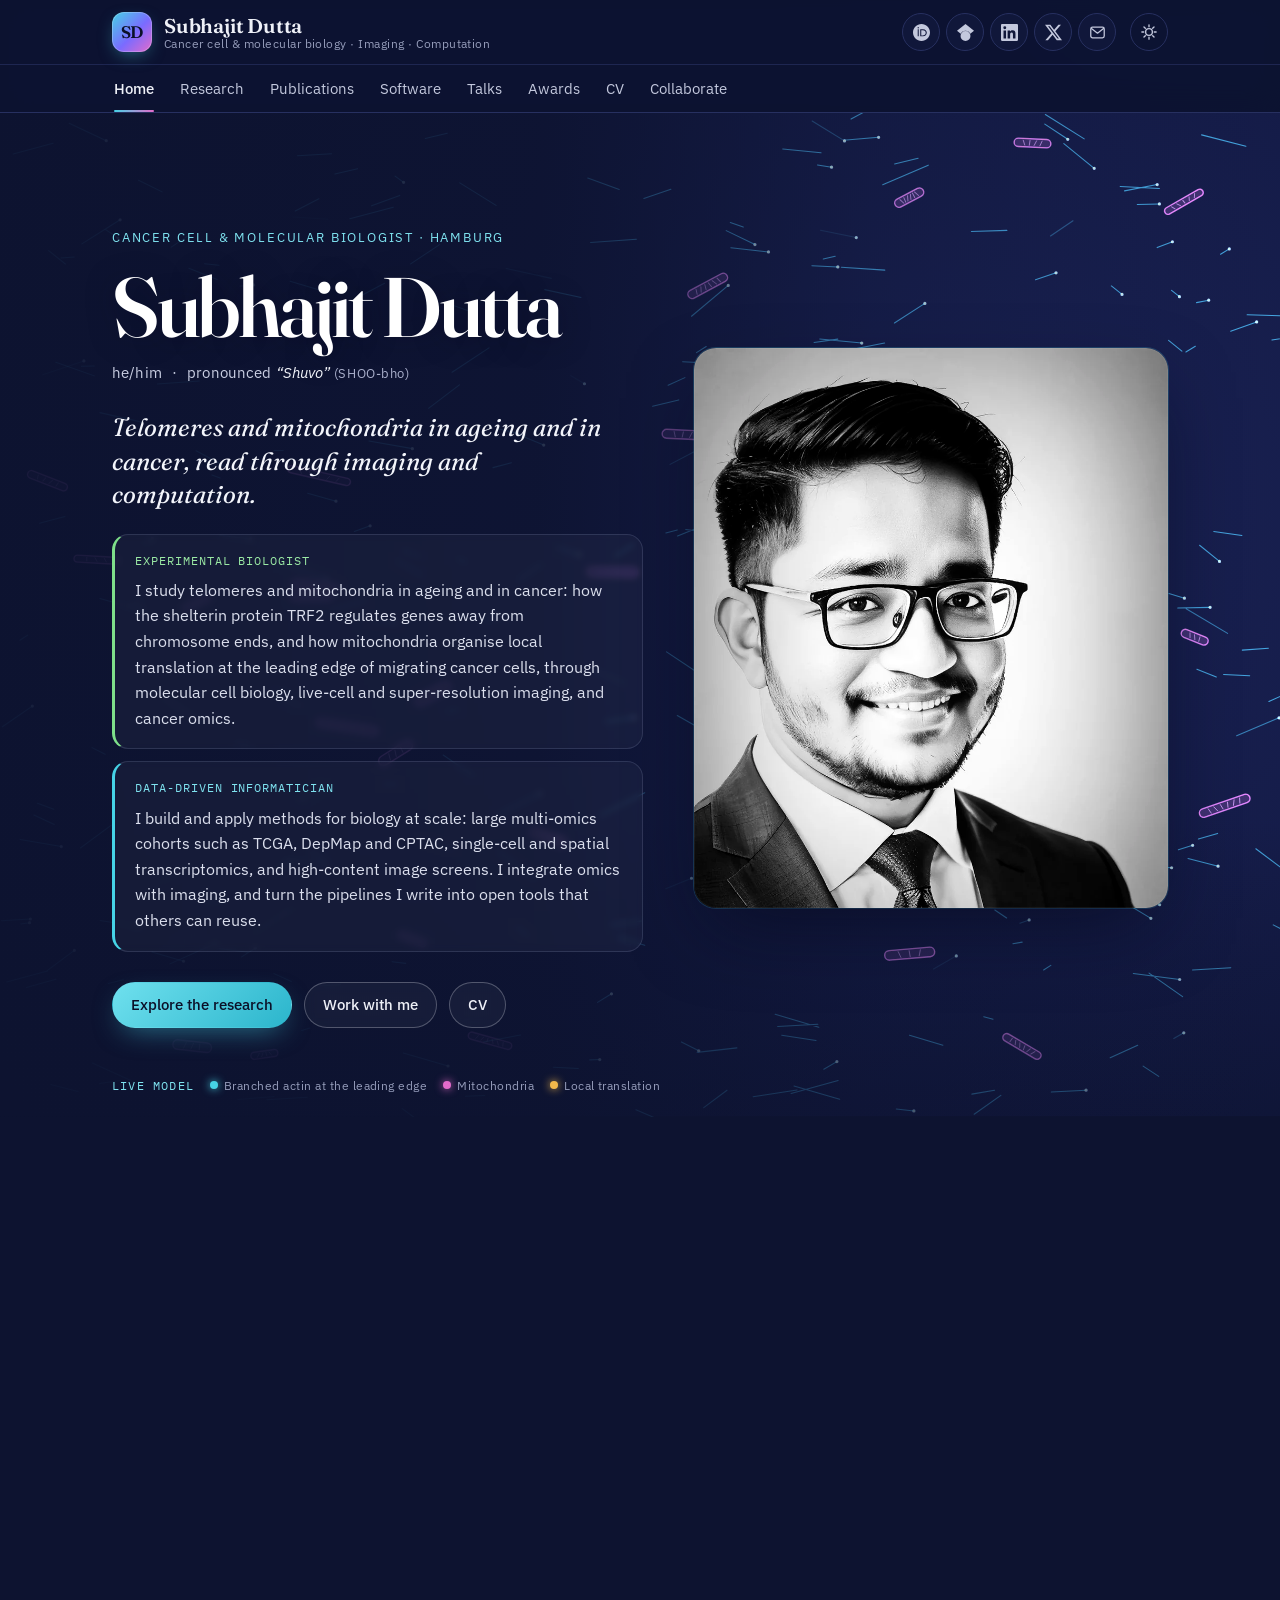
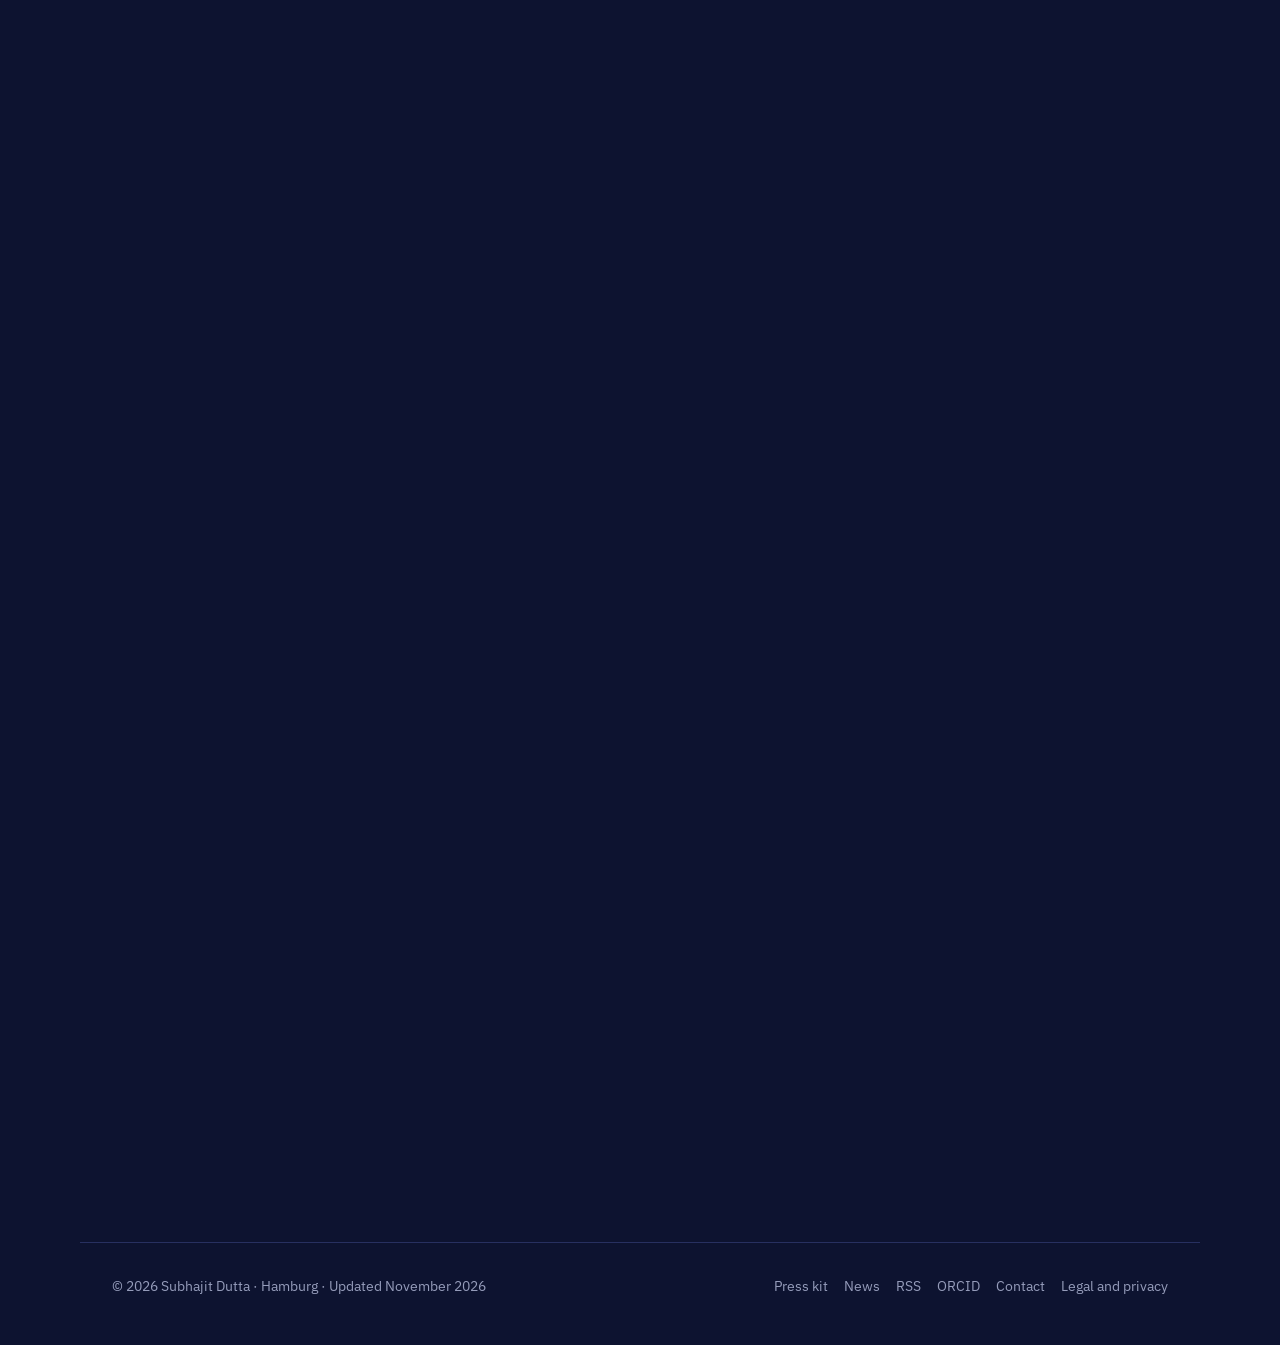
==== commit 5cf4ace1: "Rebuild pages from data" ====
--- a/index.html
+++ b/index.html
@@ -166,9 +166,9 @@
 <link rel="alternate" type="application/rss+xml" title="Subhajit Dutta: news" href="/feed.xml">
 <link rel="preload" href="/assets/fonts/ibm-plex-mono-latin-400-normal.woff2" as="font" type="font/woff2" crossorigin>
 <!-- /build:headextra -->
-<link rel="stylesheet" href="/assets/site.css">
-<script src="/assets/data/profile.js" defer></script>
-<script src="/assets/site.js" defer></script>
+<link rel="stylesheet" href="/assets/site.css?v=fa1631a9fd">
+<script src="/assets/data/profile.js?v=bb2e71139a" defer></script>
+<script src="/assets/site.js?v=1f02c569c5" defer></script>
 </head>
 <body data-page="home">
 <a class="skip" href="#main">Skip to content</a>
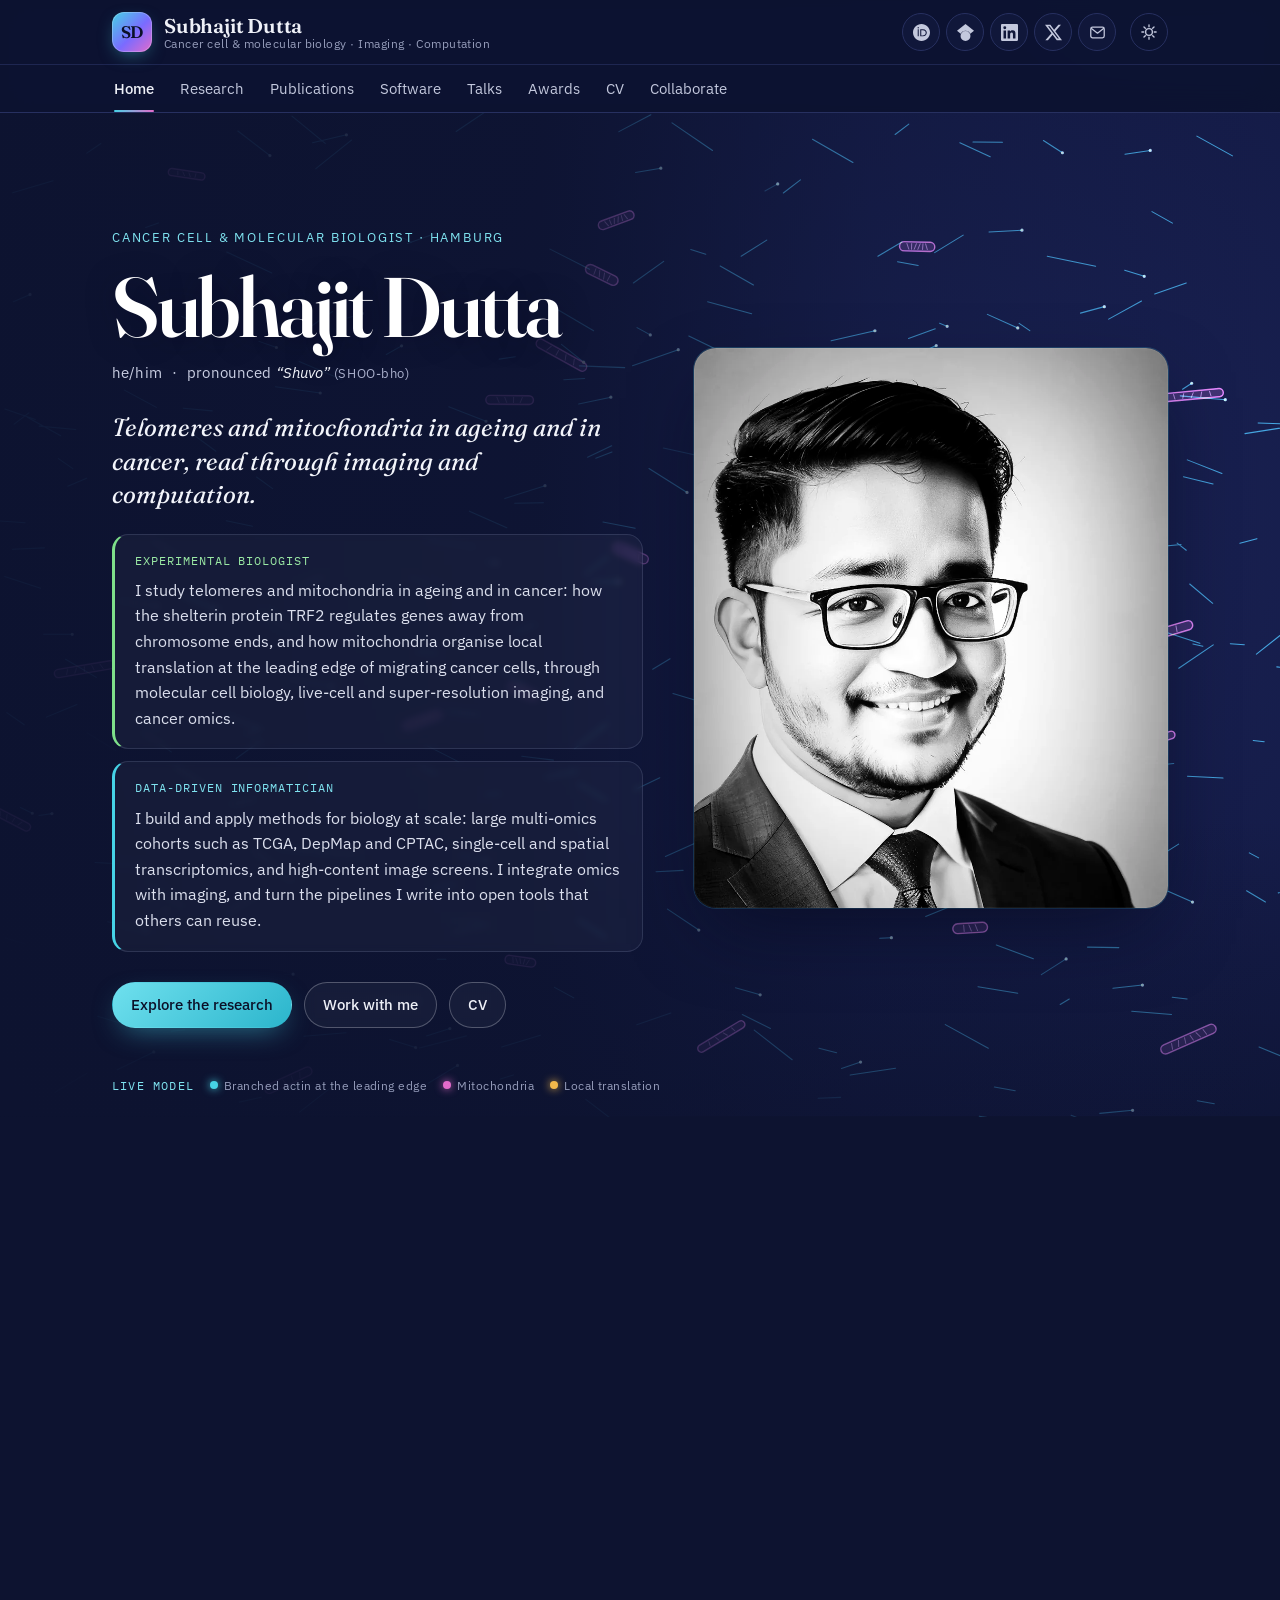
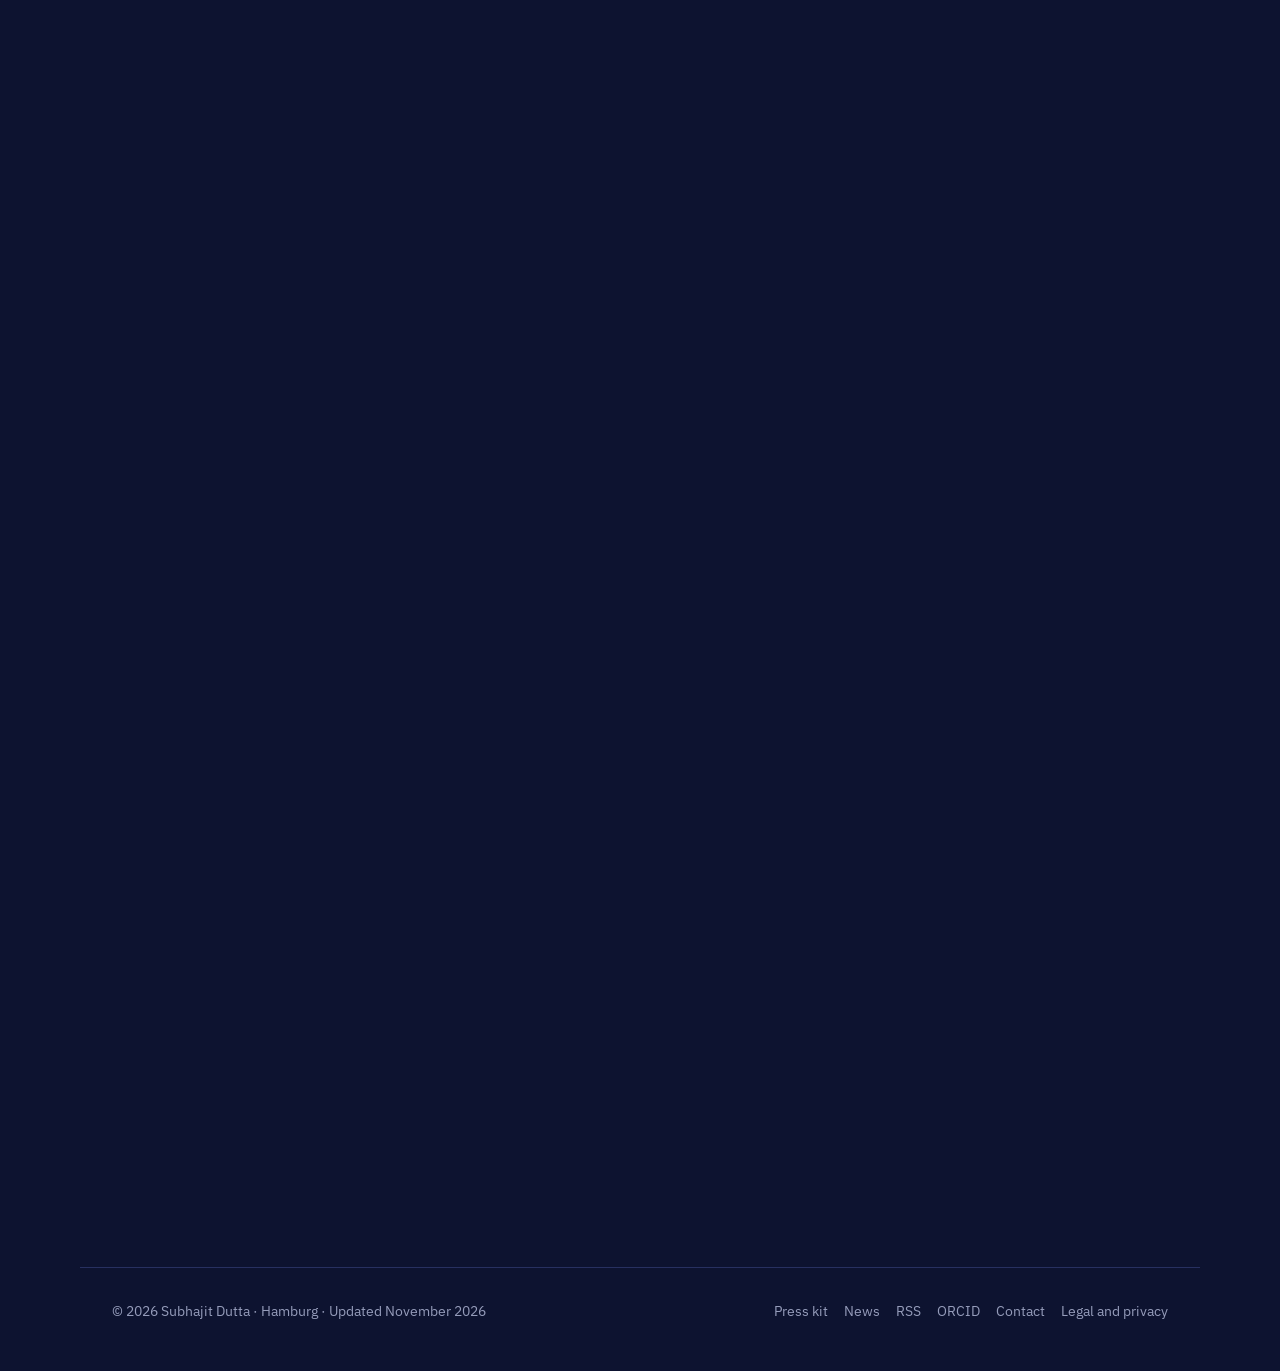
==== commit 72883ff6: "Rebuild pages from data" ====
--- a/index.html
+++ b/index.html
@@ -50,7 +50,7 @@
    "isPartOf": {
     "@id": "https://duttasubhajit.com/#website"
    },
-   "dateModified": "2026-11-10",
+   "dateModified": "2026-11-14",
    "mainEntity": {
     "@id": "https://duttasubhajit.com/#person"
    }
@@ -261,9 +261,9 @@
       <h2 id="h-latest">Latest</h2>
       <p class="section-intro">Recent papers, preprints and meetings. <a href="/feed.xml">Follow by RSS</a>.</p>
     </div>
-    <ul class="rows" id="newsLatest"><!-- build:latest --><li class="row"><div class="row-when"><time datetime="2026-11-03">3 November 2026</time></div><div><div class="row-what news-text">Sole-author paper accepted in <i>Frontiers in Aging</i>: transcriptional signatures of senescence and telomere biology across immune cell types during human ageing.</div></div></li>
-      <li class="row"><div class="row-when"><time datetime="2026-10-27">27 October 2026</time></div><div><div class="row-what news-text">Review with Namrata Maity (Ariel University) published in <i>Frontiers in Pharmacology</i>: the mitochondrion as a mechanometabolic conductor of cancer metastasis, with pharmacological insights from the mitochondria–peroxisome interface. <a href="https://doi.org/10.3389/fphar.2026.1983363" target="_blank" rel="noopener" class="small">Read</a></div></div></li>
-      <li class="row"><div class="row-when"><time datetime="2026-10-01">1 October 2026</time></div><div><div class="row-what news-text">Our review on the mitochondria–peroxisome interface in cancer metastasis (with Namrata Maity) has been accepted in <i>Frontiers in Pharmacology</i>. <a href="https://www.frontiersin.org/journals/pharmacology/articles/10.3389/fphar.2026.1983363/full" target="_blank" rel="noopener" class="small">Read</a></div></div></li><!-- /build:latest --></ul>
+    <ul class="rows" id="newsLatest"><!-- build:latest --><li class="row"><div class="row-when"><time datetime="2026-11-11">11 November 2026</time></div><div><div class="row-what news-text">Granted six months of upgraded access to Google Antigravity, including the Gemini 4 Argon and Carbon models, through Google's programme supporting non-commercial scientific research with frontier AI.</div></div></li>
+      <li class="row"><div class="row-when"><time datetime="2026-11-04">4 November 2026</time></div><div><div class="row-what news-text">Published in <i>The Lancet Gastroenterology &amp; Hepatology</i>: the GBD 2023 analysis of the global burden of gallbladder and biliary diseases in 204 countries and territories, 1990–2023, to which I contributed as a GBD collaborator. <a href="https://doi.org/10.1016/S2468-1253(26)00259-1" target="_blank" rel="noopener" class="small">Read</a></div></div></li>
+      <li class="row"><div class="row-when"><time datetime="2026-11-03">3 November 2026</time></div><div><div class="row-what news-text">Sole-author paper accepted in <i>Frontiers in Aging</i>: transcriptional signatures of senescence and telomere biology across immune cell types during human ageing.</div></div></li><!-- /build:latest --></ul>
     <div class="section-foot"><a class="btn" href="/news/">All news</a></div>
   </div>
 </section>
@@ -435,7 +435,7 @@
 <!-- build:footer -->
 <footer>
   <div class="wrap">
-    <span>© 2026 Subhajit Dutta · Hamburg · <span class="upd">Updated <time datetime="2026-11-10">November 2026</time></span></span>
+    <span>© 2026 Subhajit Dutta · Hamburg · <span class="upd">Updated <time datetime="2026-11-14">November 2026</time></span></span>
     <span class="links">
       <a href="/media/">Press kit</a>
       <a href="/news/">News</a>
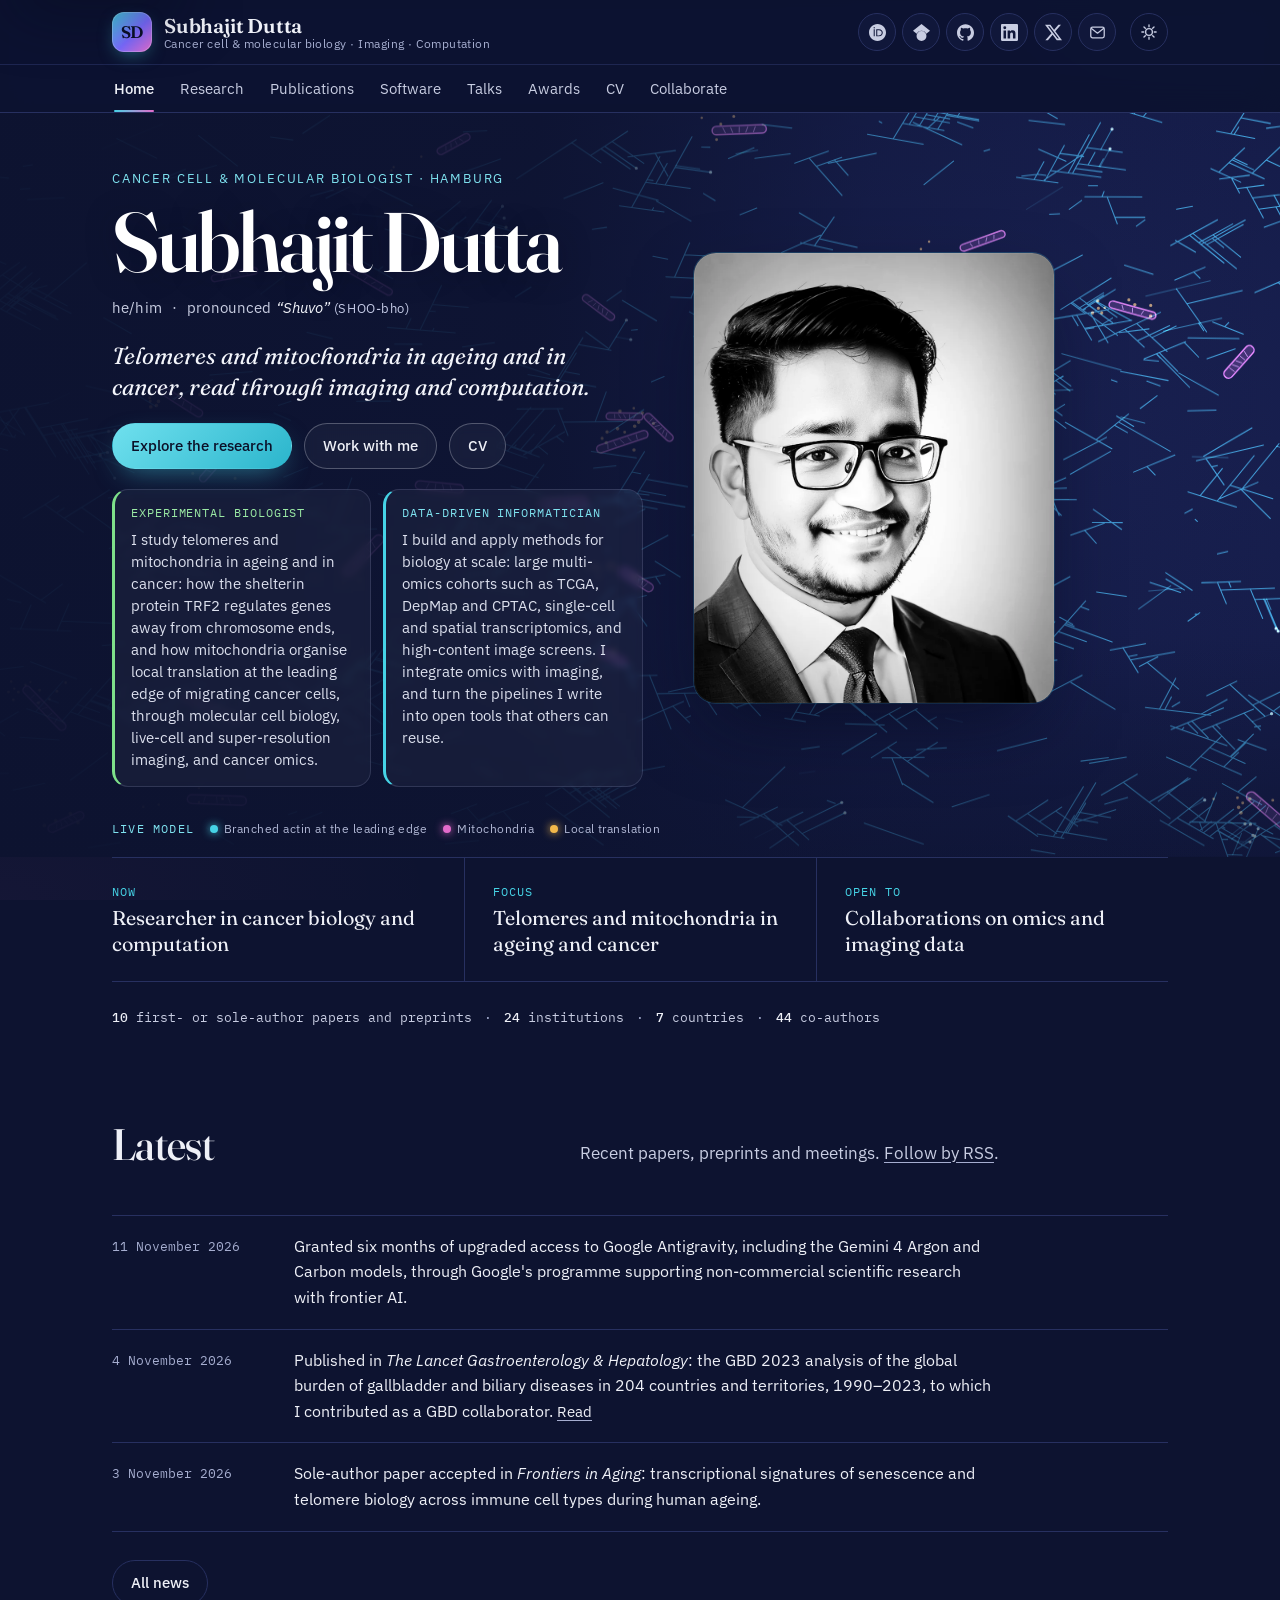
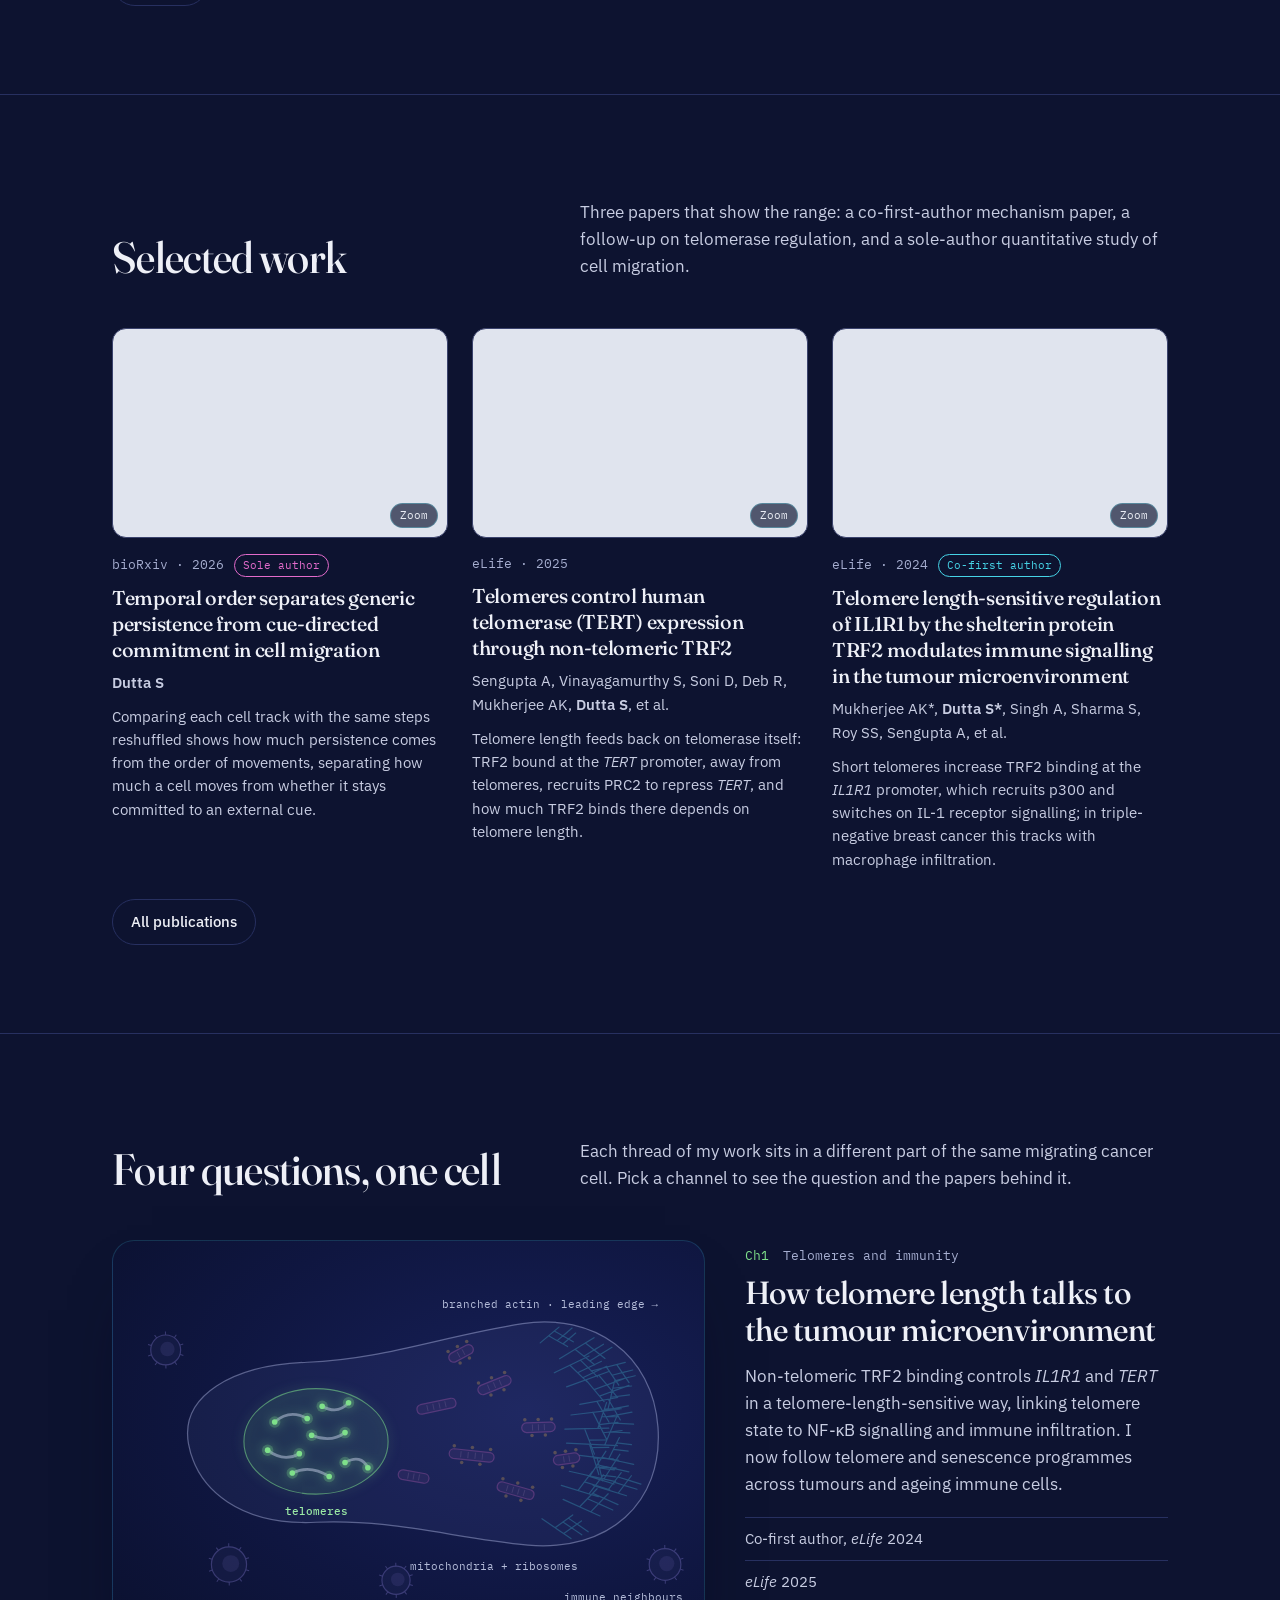
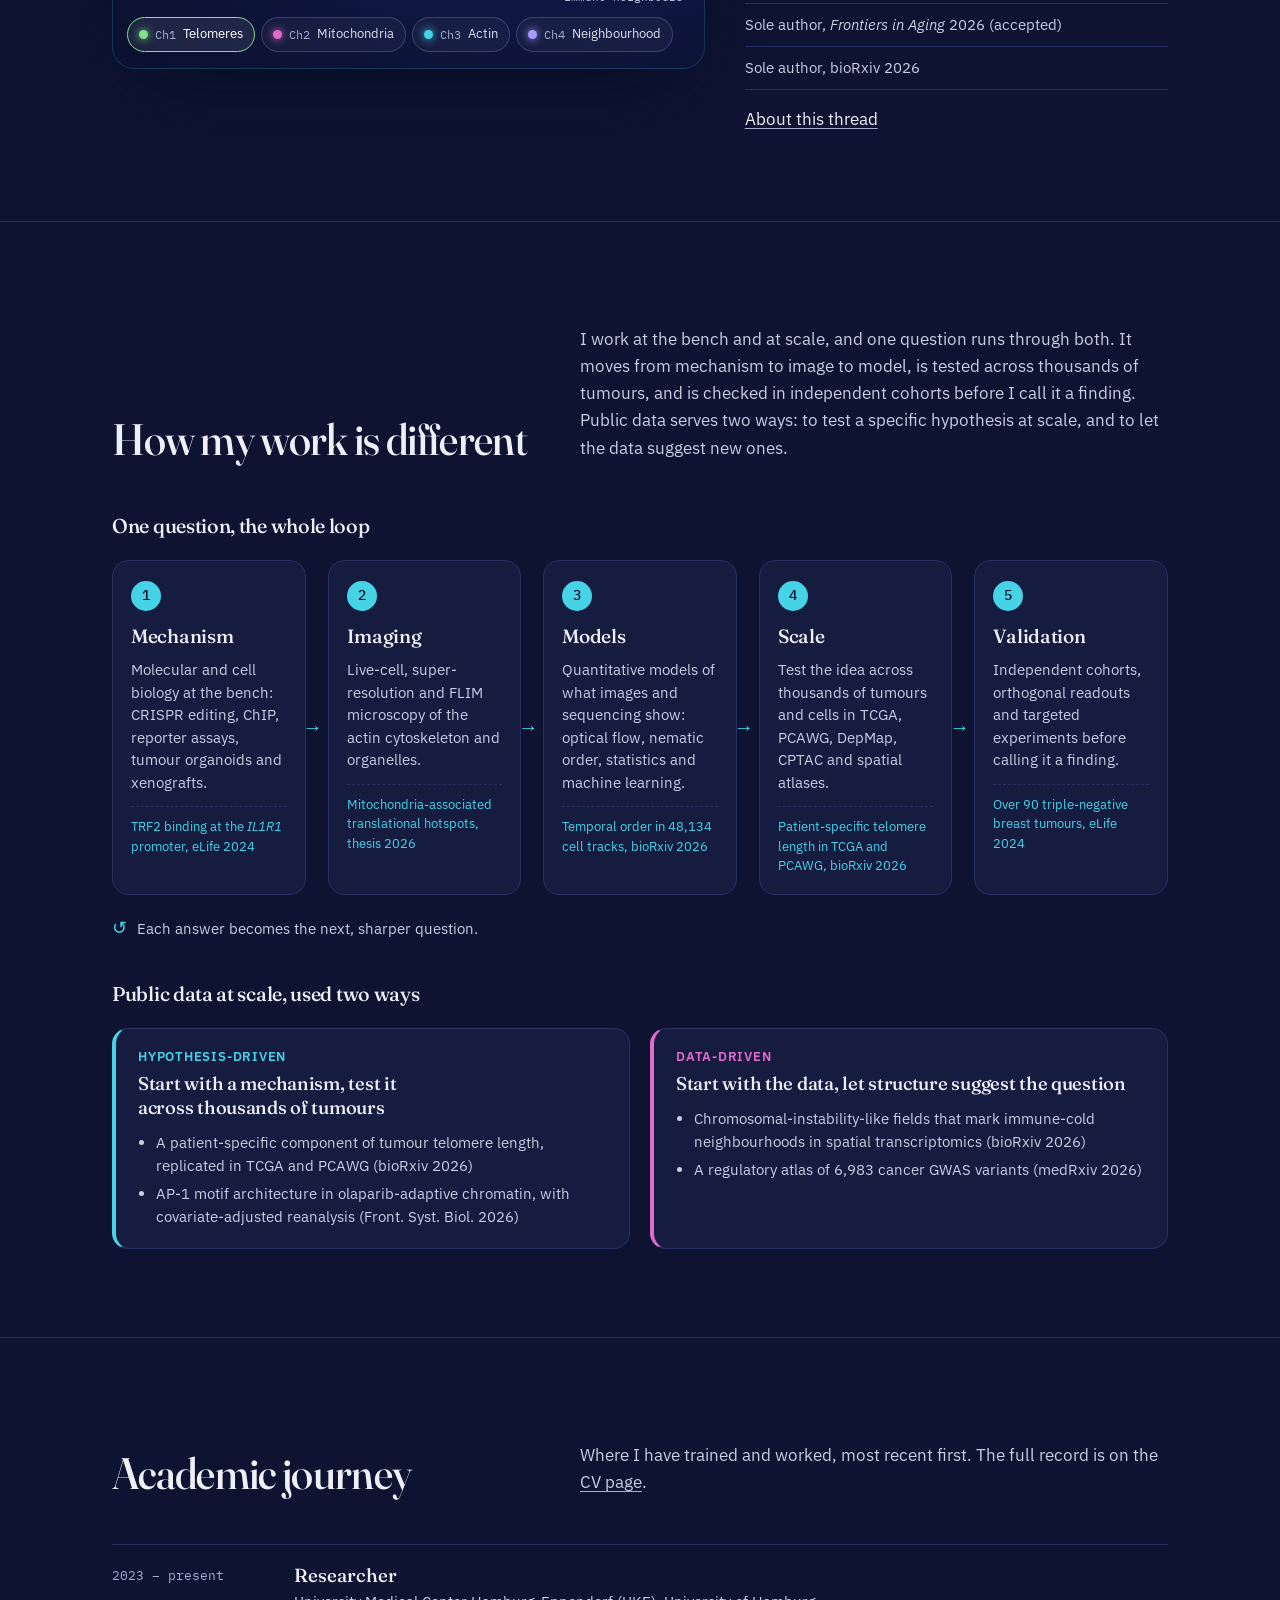
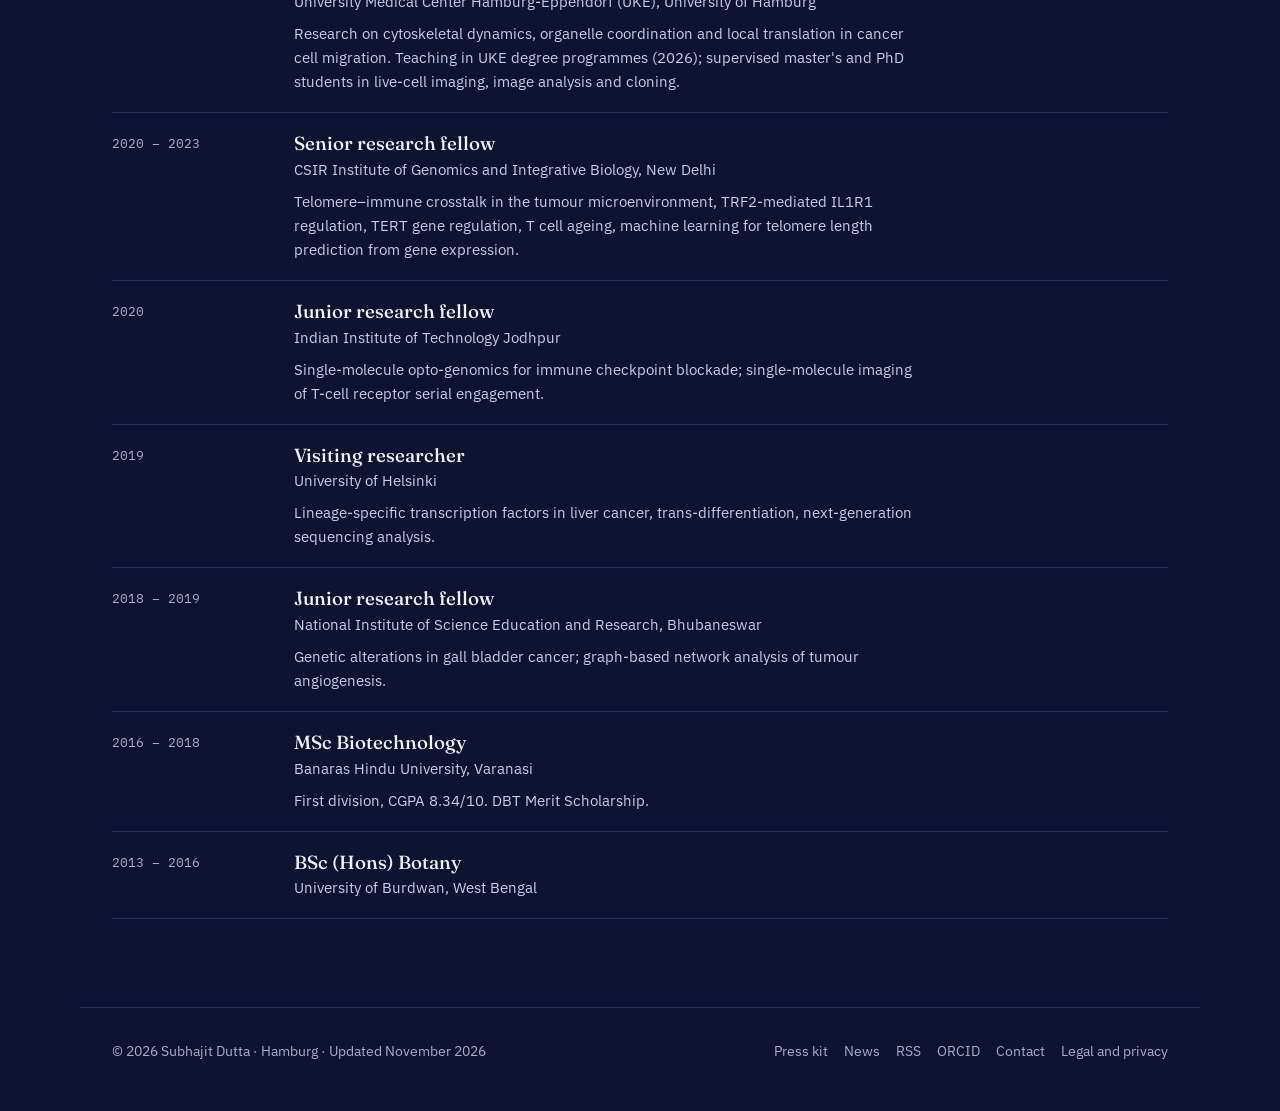
==== commit c0078e77: "Improve mobile UX, hero layout, figure lightbox, software cards, CV PDF & a11y/SEO" ====
--- a/index.html
+++ b/index.html
@@ -50,7 +50,7 @@
    "isPartOf": {
     "@id": "https://duttasubhajit.com/#website"
    },
-   "dateModified": "2026-11-14",
+   "dateModified": "2026-11-21",
    "mainEntity": {
     "@id": "https://duttasubhajit.com/#person"
    }
@@ -163,15 +163,18 @@
 <link rel="preload" href="/assets/fonts/ibm-plex-sans-latin-400-normal.woff2" as="font" type="font/woff2" crossorigin>
 <link rel="preload" href="/assets/fonts/fraunces-latin-opsz-normal.woff2" as="font" type="font/woff2" crossorigin>
 <!-- build:headextra -->
+<meta property="og:image:alt" content="Subhajit Dutta — Experimental cancer biologist and data-driven informatician">
+<meta name="twitter:title" content="Subhajit Dutta — Telomeres and mitochondria in ageing and cancer">
+<meta name="twitter:description" content="Subhajit Dutta is an experimental cancer biologist and data-driven informatician in Hamburg, working on telomeres, mitochondria, cell migration and cancer omics, with large-scale multi-omics, high-content image analysis and tool building.">
 <link rel="alternate" type="application/rss+xml" title="Subhajit Dutta: news" href="/feed.xml">
 <link rel="preload" href="/assets/fonts/ibm-plex-mono-latin-400-normal.woff2" as="font" type="font/woff2" crossorigin>
 <!-- /build:headextra -->
-<link rel="stylesheet" href="/assets/site.css?v=fa1631a9fd">
-<script src="/assets/data/profile.js?v=bb2e71139a" defer></script>
-<script src="/assets/site.js?v=1f02c569c5" defer></script>
+<link rel="stylesheet" href="/assets/site.css?v=3035758975">
+<script src="/assets/data/profile.js?v=09b55e5948" defer></script>
+<script src="/assets/site.js?v=5fee35dea0" defer></script>
 </head>
 <body data-page="home">
-<a class="skip" href="#main">Skip to content</a>
+<a class="skip" href="#main">Skip to main content</a>
 <!-- build:header -->
 <header class="nav">
   <div class="wrap nav-top">
@@ -180,20 +183,26 @@
       <span class="brand-text"><span class="brand-name">Subhajit Dutta</span><span class="brand-sub">Cancer cell &amp; molecular biology · Imaging · Computation</span></span>
     </a>
     <div class="nav-right">
-      <ul class="social" aria-label="Profiles">
+      <ul class="social nav-social-top" aria-label="Profiles">
         <li><a class="soc soc-orcid" href="https://orcid.org/0000-0003-2390-7492" target="_blank" rel="me noopener" aria-label="ORCID profile" title="ORCID"><svg viewBox="0 0 24 24" aria-hidden="true"><path fill="currentColor" d="M12 0C5.372 0 0 5.372 0 12s5.372 12 12 12 12-5.372 12-12S18.628 0 12 0zM7.369 4.378c.525 0 .947.431.947.947s-.422.947-.947.947a.95.95 0 0 1-.947-.947c0-.525.422-.947.947-.947zm-.722 3.038h1.444v10.041H6.647V7.416zm3.562 0h3.9c3.712 0 5.344 2.653 5.344 5.025 0 2.578-2.016 5.025-5.325 5.025h-3.919V7.416zm1.444 1.303v7.444h2.297c3.272 0 4.022-2.484 4.022-3.722 0-2.016-1.284-3.722-4.097-3.722h-2.222z"/></svg></a></li>
         <li><a class="soc soc-scholar" href="https://scholar.google.com/citations?user=DbkLvm4AAAAJ&amp;hl=en" target="_blank" rel="me noopener" aria-label="Google Scholar profile" title="Google Scholar"><svg viewBox="0 0 24 24" aria-hidden="true"><path fill="currentColor" d="M5.242 13.769 0 9.5 12 0l12 9.5-5.242 4.269C17.548 11.249 14.978 9.5 12 9.5c-2.977 0-5.548 1.748-6.758 4.269zM12 10a7 7 0 1 0 0 14 7 7 0 0 0 0-14z"/></svg></a></li>
+        <li><a class="soc soc-github" href="https://github.com/subhajit-dutta-bio" target="_blank" rel="me noopener" aria-label="GitHub profile" title="GitHub"><svg viewBox="0 0 24 24" aria-hidden="true"><path fill="currentColor" d="M12 .297c-6.63 0-12 5.373-12 12 0 5.303 3.438 9.8 8.205 11.385.6.113.82-.258.82-.577 0-.285-.01-1.04-.015-2.04-3.338.724-4.042-1.61-4.042-1.61C4.422 18.07 3.633 17.7 3.633 17.7c-1.087-.744.084-.729.084-.729 1.205.084 1.838 1.236 1.838 1.236 1.07 1.835 2.809 1.305 3.495.998.108-.776.417-1.305.76-1.605-2.665-.3-5.466-1.332-5.466-5.93 0-1.31.465-2.38 1.235-3.22-.135-.303-.54-1.523.105-3.176 0 0 1.005-.322 3.3 1.23.96-.267 1.98-.399 3-.405 1.02.006 2.04.138 3 .405 2.28-1.552 3.285-1.23 3.285-1.23.645 1.653.24 2.873.12 3.176.765.84 1.23 1.91 1.23 3.22 0 4.61-2.805 5.625-5.475 5.92.42.36.81 1.096.81 2.22 0 1.606-.015 2.896-.015 3.286 0 .315.21.69.825.57C20.565 22.092 24 17.592 24 12.297c0-6.627-5.373-12-12-12"/></svg></a></li>
         <li><a class="soc soc-linkedin" href="https://www.linkedin.com/in/subhajit-dutta-bio/" target="_blank" rel="me noopener" aria-label="LinkedIn profile" title="LinkedIn"><svg viewBox="0 0 24 24" aria-hidden="true"><path fill="currentColor" d="M20.447 20.452h-3.554v-5.569c0-1.328-.027-3.037-1.852-3.037-1.853 0-2.136 1.445-2.136 2.939v5.667H9.351V9h3.414v1.561h.046c.477-.9 1.637-1.85 3.37-1.85 3.601 0 4.267 2.37 4.267 5.455v6.286zM5.337 7.433a2.062 2.062 0 1 1 0-4.125 2.062 2.062 0 0 1 0 4.125zM7.119 20.452H3.555V9h3.564v11.452zM22.225 0H1.771C.792 0 0 .774 0 1.729v20.542C0 23.227.792 24 1.771 24h20.451C23.2 24 24 23.227 24 22.271V1.729C24 .774 23.2 0 22.222 0h.003z"/></svg></a></li>
         <li><a class="soc soc-x" href="https://x.com/SDutta_2904" target="_blank" rel="me noopener" aria-label="X (Twitter) profile" title="X"><svg viewBox="0 0 24 24" aria-hidden="true"><path fill="currentColor" d="M18.901 1.153h3.68l-8.04 9.19L24 22.846h-7.406l-5.8-7.584-6.638 7.584H.474l8.6-9.83L0 1.154h7.594l5.243 6.932 6.064-6.933zm-1.291 19.491h2.039L6.486 3.24H4.298l13.312 17.404z"/></svg></a></li>
         <li><a class="soc soc-email" href="mailto:dsubhajit.edu@gmail.com" aria-label="Email dsubhajit.edu@gmail.com" title="Email"><svg viewBox="0 0 24 24" aria-hidden="true" fill="none" stroke="currentColor" stroke-width="1.8" stroke-linecap="round" stroke-linejoin="round"><rect x="2.5" y="4.5" width="19" height="15" rx="2.5"/><path d="M3.5 6.5l8.5 6.5 8.5-6.5"/></svg></a></li>
       </ul>
+      <a class="nav-cv-pill" href="/cv/">CV</a>
       <button class="icon-btn" id="themeBtn" type="button" aria-label="Switch colour theme" title="Switch theme">
         <svg viewBox="0 0 24 24" fill="none" stroke="currentColor" stroke-width="1.8" stroke-linecap="round"><circle cx="12" cy="12" r="4.5"/><path d="M12 2.5v2.5M12 19v2.5M2.5 12H5M19 12h2.5M5.3 5.3l1.8 1.8M16.9 16.9l1.8 1.8M5.3 18.7l1.8-1.8M16.9 7.1l1.8-1.8"/></svg>
       </button>
-    </div>
-  </div>
-  <nav class="nav-tabs" aria-label="Sections">
-    <div class="wrap">
+      <button class="icon-btn menu-btn" id="menuBtn" type="button" aria-expanded="false" aria-controls="siteNav" aria-label="Open navigation menu" title="Menu">
+        <svg class="ico-open" viewBox="0 0 24 24" fill="none" stroke="currentColor" stroke-width="1.9" stroke-linecap="round" aria-hidden="true"><path d="M4 7h16M4 12h16M4 17h16"/></svg>
+        <svg class="ico-close" viewBox="0 0 24 24" fill="none" stroke="currentColor" stroke-width="1.9" stroke-linecap="round" aria-hidden="true"><path d="M6 6l12 12M18 6L6 18"/></svg>
+      </button>
+    </div>
+  </div>
+  <nav class="nav-tabs" id="siteNav" aria-label="Sections">
+    <div class="wrap nav-drawer">
       <ul class="tabs" id="tabs">
         <li><a href="/" data-page="home" aria-current="page">Home</a></li>
         <li><a href="/research/" data-page="research">Research</a></li>
@@ -204,6 +213,14 @@
         <li><a href="/cv/" data-page="cv">CV</a></li>
         <li><a href="/collaborate/" data-page="collaborate">Collaborate</a></li>
       </ul>
+      <ul class="social nav-social-drawer" aria-label="Profile links">
+        <li><a class="soc soc-orcid" href="https://orcid.org/0000-0003-2390-7492" target="_blank" rel="me noopener" aria-label="ORCID profile" title="ORCID"><svg viewBox="0 0 24 24" aria-hidden="true"><path fill="currentColor" d="M12 0C5.372 0 0 5.372 0 12s5.372 12 12 12 12-5.372 12-12S18.628 0 12 0zM7.369 4.378c.525 0 .947.431.947.947s-.422.947-.947.947a.95.95 0 0 1-.947-.947c0-.525.422-.947.947-.947zm-.722 3.038h1.444v10.041H6.647V7.416zm3.562 0h3.9c3.712 0 5.344 2.653 5.344 5.025 0 2.578-2.016 5.025-5.325 5.025h-3.919V7.416zm1.444 1.303v7.444h2.297c3.272 0 4.022-2.484 4.022-3.722 0-2.016-1.284-3.722-4.097-3.722h-2.222z"/></svg></a></li>
+        <li><a class="soc soc-scholar" href="https://scholar.google.com/citations?user=DbkLvm4AAAAJ&amp;hl=en" target="_blank" rel="me noopener" aria-label="Google Scholar profile" title="Google Scholar"><svg viewBox="0 0 24 24" aria-hidden="true"><path fill="currentColor" d="M5.242 13.769 0 9.5 12 0l12 9.5-5.242 4.269C17.548 11.249 14.978 9.5 12 9.5c-2.977 0-5.548 1.748-6.758 4.269zM12 10a7 7 0 1 0 0 14 7 7 0 0 0 0-14z"/></svg></a></li>
+        <li><a class="soc soc-github" href="https://github.com/subhajit-dutta-bio" target="_blank" rel="me noopener" aria-label="GitHub profile" title="GitHub"><svg viewBox="0 0 24 24" aria-hidden="true"><path fill="currentColor" d="M12 .297c-6.63 0-12 5.373-12 12 0 5.303 3.438 9.8 8.205 11.385.6.113.82-.258.82-.577 0-.285-.01-1.04-.015-2.04-3.338.724-4.042-1.61-4.042-1.61C4.422 18.07 3.633 17.7 3.633 17.7c-1.087-.744.084-.729.084-.729 1.205.084 1.838 1.236 1.838 1.236 1.07 1.835 2.809 1.305 3.495.998.108-.776.417-1.305.76-1.605-2.665-.3-5.466-1.332-5.466-5.93 0-1.31.465-2.38 1.235-3.22-.135-.303-.54-1.523.105-3.176 0 0 1.005-.322 3.3 1.23.96-.267 1.98-.399 3-.405 1.02.006 2.04.138 3 .405 2.28-1.552 3.285-1.23 3.285-1.23.645 1.653.24 2.873.12 3.176.765.84 1.23 1.91 1.23 3.22 0 4.61-2.805 5.625-5.475 5.92.42.36.81 1.096.81 2.22 0 1.606-.015 2.896-.015 3.286 0 .315.21.69.825.57C20.565 22.092 24 17.592 24 12.297c0-6.627-5.373-12-12-12"/></svg></a></li>
+        <li><a class="soc soc-linkedin" href="https://www.linkedin.com/in/subhajit-dutta-bio/" target="_blank" rel="me noopener" aria-label="LinkedIn profile" title="LinkedIn"><svg viewBox="0 0 24 24" aria-hidden="true"><path fill="currentColor" d="M20.447 20.452h-3.554v-5.569c0-1.328-.027-3.037-1.852-3.037-1.853 0-2.136 1.445-2.136 2.939v5.667H9.351V9h3.414v1.561h.046c.477-.9 1.637-1.85 3.37-1.85 3.601 0 4.267 2.37 4.267 5.455v6.286zM5.337 7.433a2.062 2.062 0 1 1 0-4.125 2.062 2.062 0 0 1 0 4.125zM7.119 20.452H3.555V9h3.564v11.452zM22.225 0H1.771C.792 0 0 .774 0 1.729v20.542C0 23.227.792 24 1.771 24h20.451C23.2 24 24 23.227 24 22.271V1.729C24 .774 23.2 0 22.222 0h.003z"/></svg></a></li>
+        <li><a class="soc soc-x" href="https://x.com/SDutta_2904" target="_blank" rel="me noopener" aria-label="X (Twitter) profile" title="X"><svg viewBox="0 0 24 24" aria-hidden="true"><path fill="currentColor" d="M18.901 1.153h3.68l-8.04 9.19L24 22.846h-7.406l-5.8-7.584-6.638 7.584H.474l8.6-9.83L0 1.154h7.594l5.243 6.932 6.064-6.933zm-1.291 19.491h2.039L6.486 3.24H4.298l13.312 17.404z"/></svg></a></li>
+        <li><a class="soc soc-email" href="mailto:dsubhajit.edu@gmail.com" aria-label="Email dsubhajit.edu@gmail.com" title="Email"><svg viewBox="0 0 24 24" aria-hidden="true" fill="none" stroke="currentColor" stroke-width="1.8" stroke-linecap="round" stroke-linejoin="round"><rect x="2.5" y="4.5" width="19" height="15" rx="2.5"/><path d="M3.5 6.5l8.5 6.5 8.5-6.5"/></svg></a></li>
+      </ul>
     </div>
   </nav>
 </header>
@@ -219,6 +236,11 @@
       <h1 id="name">Subhajit Dutta</h1>
       <p class="name-meta"><span>he/him</span><span aria-hidden="true">·</span><span>pronounced <q>Shuvo</q> <span class="say">(SHOO-bho)</span></span></p>
       <p class="hero-lede">Telomeres and mitochondria in ageing and in cancer, read through imaging and computation.</p>
+      <div class="hero-actions">
+        <a class="btn primary" href="/research/">Explore the research</a>
+        <a class="btn ghost" href="/collaborate/">Work with me</a>
+        <a class="btn ghost" href="/cv/">CV</a>
+      </div>
       <div class="hero-roles">
         <div class="hero-role role-bench">
           <p class="role-k">Experimental biologist</p>
@@ -229,11 +251,6 @@
           <p class="role-v">I build and apply methods for biology at scale: large multi-omics cohorts such as TCGA, DepMap and CPTAC, single-cell and spatial transcriptomics, and high-content image screens. I integrate omics with imaging, and turn the pipelines I write into open tools that others can reuse.</p>
         </div>
       </div>
-      <div class="hero-actions">
-        <a class="btn primary" href="/research/">Explore the research</a>
-        <a class="btn ghost" href="/collaborate/">Work with me</a>
-        <a class="btn ghost" href="/cv/">CV</a>
-      </div>
     </div>
     <aside class="hero-side">
       <div class="portrait" id="portrait">
@@ -274,9 +291,9 @@
       <h2 id="h-selected">Selected work</h2>
       <p class="section-intro">Three papers that show the range: a co-first-author mechanism paper, a follow-up on telomerase regulation, and a sole-author quantitative study of cell migration.</p>
     </div>
-    <div class="featured" id="featuredPubs"><!-- build:featured --><article><a class="feat-fig" href="https://doi.org/10.64898/2026.07.16.739021" target="_blank" rel="noopener" tabindex="-1" aria-hidden="true"><img src="/assets/img/fig/ga-migration-biorxiv2026.webp" alt="" loading="lazy" decoding="async"></a><div class="k"><span class="mono">bioRxiv · 2026</span><span class="badge badge-sole">Sole author</span></div><h3><a href="https://doi.org/10.64898/2026.07.16.739021" target="_blank" rel="noopener">Temporal order separates generic persistence from cue-directed commitment in cell migration</a></h3><p><b>Dutta S</b></p><p class="feat-take">Comparing each cell track with the same steps reshuffled shows how much persistence comes from the order of movements, separating how much a cell moves from whether it stays committed to an external cue.</p></article>
-      <article><a class="feat-fig" href="https://elifesciences.org/articles/104045" target="_blank" rel="noopener" tabindex="-1" aria-hidden="true"><img src="/assets/img/fig/ga-tert-elife2025.webp" alt="" loading="lazy" decoding="async"></a><div class="k"><span class="mono">eLife · 2025</span></div><h3><a href="https://elifesciences.org/articles/104045" target="_blank" rel="noopener">Telomeres control human telomerase (TERT) expression through non-telomeric TRF2</a></h3><p>Sengupta A, Vinayagamurthy S, Soni D, Deb R, Mukherjee AK, <b>Dutta S</b>, et al.</p><p class="feat-take">Telomere length feeds back on telomerase itself: TRF2 bound at the <i>TERT</i> promoter, away from telomeres, recruits PRC2 to repress <i>TERT</i>, and how much TRF2 binds there depends on telomere length.</p></article>
-      <article><a class="feat-fig" href="https://elifesciences.org/articles/95106" target="_blank" rel="noopener" tabindex="-1" aria-hidden="true"><img src="/assets/img/fig/fig-telomere-elife2024.webp" alt="" loading="lazy" decoding="async"></a><div class="k"><span class="mono">eLife · 2024</span><span class="badge badge-co-first">Co-first author</span></div><h3><a href="https://elifesciences.org/articles/95106" target="_blank" rel="noopener">Telomere length-sensitive regulation of IL1R1 by the shelterin protein TRF2 modulates immune signalling in the tumour microenvironment</a></h3><p>Mukherjee AK*, <b>Dutta S*</b>, Singh A, Sharma S, Roy SS, Sengupta A, et al.</p><p class="feat-take">Short telomeres increase TRF2 binding at the <i>IL1R1</i> promoter, which recruits p300 and switches on IL-1 receptor signalling; in triple-negative breast cancer this tracks with macrophage infiltration.</p></article><!-- /build:featured --></div>
+    <div class="featured" id="featuredPubs"><!-- build:featured --><article><button class="feat-fig" type="button" data-zoom="/assets/img/fig/ga-migration-biorxiv2026.webp" data-caption="Comparing each cell track with the same steps in shuffled order isolates the persistence that comes from temporal order alone, and shows how MYO10 depletion and collagen change it." data-credit="Graphical overview, Dutta, bioRxiv 2026 (CC BY-NC-ND 4.0)" data-credit-url="https://doi.org/10.64898/2026.07.16.739021" aria-label="Enlarge figure: Temporal order separates generic persistence from cue-directed commitment in cell migration"><img src="/assets/img/fig/ga-migration-biorxiv2026.webp" alt="Comparing each cell track with the same steps in shuffled order isolates the persistence that comes from temporal order alone, and shows how MYO10 depletion and collagen change it." width="1280" height="1107" loading="lazy" decoding="async"><span class="zoom-badge mono" aria-hidden="true">Zoom</span></button><div class="k"><span class="mono">bioRxiv · 2026</span><span class="badge badge-sole">Sole author</span></div><h3><a href="https://doi.org/10.64898/2026.07.16.739021" target="_blank" rel="noopener">Temporal order separates generic persistence from cue-directed commitment in cell migration</a></h3><p><b>Dutta S</b></p><p class="feat-take">Comparing each cell track with the same steps reshuffled shows how much persistence comes from the order of movements, separating how much a cell moves from whether it stays committed to an external cue.</p></article>
+      <article><button class="feat-fig" type="button" data-zoom="/assets/img/fig/ga-tert-elife2025.webp" data-caption="As telomeres shorten, TRF2 moves to the TERT promoter, recruits REST and PRC2, and deposits the repressive H3K27me3 mark; long telomeres keep TRF2 away and TERT on." data-credit="Model figure, Sengupta et al. (incl. Dutta), eLife 2025 (CC BY 4.0)" data-credit-url="https://doi.org/10.7554/eLife.104045" aria-label="Enlarge figure: Telomeres control human telomerase (TERT) expression through non-telomeric TRF2"><img src="/assets/img/fig/ga-tert-elife2025.webp" alt="As telomeres shorten, TRF2 moves to the TERT promoter, recruits REST and PRC2, and deposits the repressive H3K27me3 mark; long telomeres keep TRF2 away and TERT on." width="1280" height="1155" loading="lazy" decoding="async"><span class="zoom-badge mono" aria-hidden="true">Zoom</span></button><div class="k"><span class="mono">eLife · 2025</span></div><h3><a href="https://elifesciences.org/articles/104045" target="_blank" rel="noopener">Telomeres control human telomerase (TERT) expression through non-telomeric TRF2</a></h3><p>Sengupta A, Vinayagamurthy S, Soni D, Deb R, Mukherjee AK, <b>Dutta S</b>, et al.</p><p class="feat-take">Telomere length feeds back on telomerase itself: TRF2 bound at the <i>TERT</i> promoter, away from telomeres, recruits PRC2 to repress <i>TERT</i>, and how much TRF2 binds there depends on telomere length.</p></article>
+      <article><button class="feat-fig" type="button" data-zoom="/assets/img/fig/fig-telomere-elife2024.webp" data-caption="Short telomeres leave more TRF2 free to bind the IL1R1 promoter, raising IL-1 signalling and M2 macrophage infiltration; long telomeres keep IL1R1 low." data-credit="Graphical summary, Mukherjee, Dutta et al., eLife 2024 (CC BY 4.0)" data-credit-url="https://doi.org/10.7554/eLife.95106" aria-label="Enlarge figure: Telomere length-sensitive regulation of IL1R1 by the shelterin protein TRF2 modulates immune signalling in the tumour microenvironment"><img src="/assets/img/fig/fig-telomere-elife2024.webp" alt="Short telomeres leave more TRF2 free to bind the IL1R1 promoter, raising IL-1 signalling and M2 macrophage infiltration; long telomeres keep IL1R1 low." width="1200" height="947" loading="lazy" decoding="async"><span class="zoom-badge mono" aria-hidden="true">Zoom</span></button><div class="k"><span class="mono">eLife · 2024</span><span class="badge badge-co-first">Co-first author</span></div><h3><a href="https://elifesciences.org/articles/95106" target="_blank" rel="noopener">Telomere length-sensitive regulation of IL1R1 by the shelterin protein TRF2 modulates immune signalling in the tumour microenvironment</a></h3><p>Mukherjee AK*, <b>Dutta S*</b>, Singh A, Sharma S, Roy SS, Sengupta A, et al.</p><p class="feat-take">Short telomeres increase TRF2 binding at the <i>IL1R1</i> promoter, which recruits p300 and switches on IL-1 receptor signalling; in triple-negative breast cancer this tracks with macrophage infiltration.</p></article><!-- /build:featured --></div>
     <div class="section-foot"><a class="btn" href="/publications/">All publications</a></div>
   </div>
 </section>
@@ -292,10 +309,10 @@
         <svg class="ex-svg" viewBox="0 0 640 400" role="img" aria-labelledby="ex-title" focusable="false">
           <title id="ex-title">Schematic of a migrating cancer cell: telomeres in the nucleus, mitochondria with ribosomes behind a branched actin network at the leading edge, and immune cells nearby</title>
           <path class="mem" d="M 70 215 C 60 160 120 125 205 122 C 290 119 360 92 450 78 C 530 66 598 112 604 196 C 610 282 548 338 456 330 C 372 322 300 300 215 304 C 130 308 80 268 70 215 Z"/>
-          <g class="ch ch-niche" data-ch="niche"><circle cx="116" cy="352" r="20" class="imm"/><circle cx="118" cy="351" r="9.6" class="imm-n"/><path d="M135.1 357.9L138.9 359.1M128 368L130.4 371.2M116.3 372L116.3 376M104.5 368.3L102.2 371.6M97.1 358.4L93.3 359.7M96.9 346.1L93.1 344.9M104 336L101.6 332.8M115.7 332L115.7 328M127.5 335.7L129.8 332.4M134.9 345.6L138.7 344.3" class="imm-v"/><circle cx="612" cy="352" r="18" class="imm"/><circle cx="614" cy="351" r="8.6" class="imm-n"/><path d="M629.2 357.3L633 358.5M622.8 366.4L625.2 369.6M612.3 370L612.3 374M601.6 366.7L599.3 370M595 357.8L591.2 359.1M594.8 346.7L591 345.5M601.2 337.6L598.8 334.4M611.7 334L611.7 330M622.4 337.3L624.7 334M629 346.2L632.8 344.9" class="imm-v"/><circle cx="44" cy="108" r="17" class="imm"/><circle cx="46" cy="107" r="8.2" class="imm-n"/><path d="M60.2 113L64.1 114.2M54.2 121.6L56.6 124.8M44.2 125L44.3 129M34.2 121.9L31.9 125.2M27.9 113.5L24.1 114.8M27.8 103L23.9 101.8M33.8 94.4L31.4 91.2M43.8 91L43.7 87M53.8 94.1L56.1 90.8M60.1 102.5L63.9 101.2" class="imm-v"/><circle cx="306" cy="370" r="16" class="imm"/><circle cx="308" cy="369" r="7.7" class="imm-n"/><path d="M321.3 374.7L325.1 375.9M315.6 382.8L318 386M306.2 386L306.3 390M296.8 383.1L294.5 386.3M290.9 375.2L287.1 376.4M290.7 365.3L286.9 364.1M296.4 357.2L294 354M305.8 354L305.7 350M315.2 356.9L317.5 353.7M321.1 364.8L324.9 363.6" class="imm-v"/><text x="632" y="394" class="ex-lab" text-anchor="end">immune neighbours</text></g>
-          <g class="ch ch-telo" data-ch="telo"><ellipse cx="215" cy="212" rx="82" ry="60" class="nuc"/><path d="M168 190Q185 175 205 186M222 172Q240 182 252 168M160 222Q178 236 196 226M210 205Q232 214 248 202M188 248Q208 238 230 252M248 236Q266 226 274 242" class="chrom"/><circle cx="168" cy="190" r="6.5" class="telo-glow"/><circle cx="168" cy="190" r="3.2" class="telo"/><circle cx="205" cy="186" r="6.5" class="telo-glow"/><circle cx="205" cy="186" r="3.2" class="telo"/><circle cx="222" cy="172" r="6.5" class="telo-glow"/><circle cx="222" cy="172" r="3.2" class="telo"/><circle cx="252" cy="168" r="6.5" class="telo-glow"/><circle cx="252" cy="168" r="3.2" class="telo"/><circle cx="160" cy="222" r="6.5" class="telo-glow"/><circle cx="160" cy="222" r="3.2" class="telo"/><circle cx="196" cy="226" r="6.5" class="telo-glow"/><circle cx="196" cy="226" r="3.2" class="telo"/><circle cx="210" cy="205" r="6.5" class="telo-glow"/><circle cx="210" cy="205" r="3.2" class="telo"/><circle cx="248" cy="202" r="6.5" class="telo-glow"/><circle cx="248" cy="202" r="3.2" class="telo"/><circle cx="188" cy="248" r="6.5" class="telo-glow"/><circle cx="188" cy="248" r="3.2" class="telo"/><circle cx="230" cy="252" r="6.5" class="telo-glow"/><circle cx="230" cy="252" r="3.2" class="telo"/><circle cx="248" cy="236" r="6.5" class="telo-glow"/><circle cx="248" cy="236" r="3.2" class="telo"/><circle cx="274" cy="242" r="6.5" class="telo-glow"/><circle cx="274" cy="242" r="3.2" class="telo"/><text x="215" y="296" class="ex-lab" text-anchor="middle">telomeres</text></g>
-          <g class="ch ch-mito" data-ch="mito"><path d="M333.7 170.3L368 163A5.5 5.5 0 0 1 370.3 173.7L336 181A5.5 5.5 0 0 1 333.7 170.3ZM372.2 220.4L413 224.7A5.5 5.5 0 0 1 411.8 235.6L371 231.3A5.5 5.5 0 0 1 372.2 220.4ZM402.5 148.3L429.4 137.5A5.5 5.5 0 0 1 433.5 147.7L406.6 158.5A5.5 5.5 0 0 1 402.5 148.3ZM427.7 258.2L459.4 267.3A5.5 5.5 0 0 1 456.3 277.8L424.6 268.7A5.5 5.5 0 0 1 427.7 258.2ZM454.3 191L481.3 190A5.5 5.5 0 0 1 481.7 201L454.7 202A5.5 5.5 0 0 1 454.3 191ZM314.6 244.4L339.3 248.8A5.5 5.5 0 0 1 337.4 259.6L312.7 255.2A5.5 5.5 0 0 1 314.6 244.4ZM489.8 227.9L508.6 225.2A5.5 5.5 0 0 1 510.2 236.1L491.4 238.8A5.5 5.5 0 0 1 489.8 227.9ZM369 111.6L385.8 102.7A5.5 5.5 0 0 1 391 112.4L374.2 121.3A5.5 5.5 0 0 1 369 111.6Z" class="mito"/><path d="M341 170.8L342.5 177.6M347.8 169.3L349.3 176.2M354.7 167.8L356.2 174.7M361.5 166.4L363 173.2M380.1 223.2L379.4 230.2M388.3 224.1L387.6 231.1M396.4 224.9L395.7 231.9M404.6 225.8L403.9 232.8M410 147.5L412.6 154M416.7 144.8L419.3 151.2M423.4 142L426 148.5M433.4 261.9L431.5 268.6M439.8 263.7L437.9 270.5M446.1 265.5L444.2 272.3M452.5 267.4L450.6 274.1M461.1 192.7L461.4 199.7M467.9 192.5L468.1 199.5M474.6 192.3L474.9 199.3M320.5 247.5L319.2 254.4M326.6 248.6L325.4 255.4M332.8 249.6L331.5 256.5M496.4 229L497.4 235.9M502.6 228.1L503.6 235M375.6 110.4L378.8 116.6M381.2 107.4L384.4 113.6" class="cristae"/><circle cx="372.3" cy="216.9" r="2" class="ribo"/><circle cx="380.7" cy="235.9" r="2" class="ribo"/><circle cx="392.9" cy="219" r="2" class="ribo"/><circle cx="401.4" cy="238" r="2" class="ribo"/><circle cx="413.6" cy="221.2" r="2" class="ribo"/><circle cx="399.8" cy="145.6" r="2" class="ribo"/><circle cx="414" cy="159.3" r="2" class="ribo"/><circle cx="414.6" cy="139.7" r="2" class="ribo"/><circle cx="428.8" cy="153.3" r="2" class="ribo"/><circle cx="429.5" cy="133.7" r="2" class="ribo"/><circle cx="427.6" cy="254.5" r="2" class="ribo"/><circle cx="431.1" cy="274.2" r="2" class="ribo"/><circle cx="444.5" cy="259.3" r="2" class="ribo"/><circle cx="448" cy="279.1" r="2" class="ribo"/><circle cx="461.4" cy="264.2" r="2" class="ribo"/><circle cx="452.5" cy="187.5" r="2" class="ribo"/><circle cx="460.7" cy="205.3" r="2" class="ribo"/><circle cx="467.7" cy="187" r="2" class="ribo"/><circle cx="475.9" cy="204.7" r="2" class="ribo"/><circle cx="482.9" cy="186.5" r="2" class="ribo"/><circle cx="486.9" cy="224.8" r="2" class="ribo"/><circle cx="495.3" cy="241.7" r="2" class="ribo"/><circle cx="498.7" cy="223.1" r="2" class="ribo"/><circle cx="507.2" cy="240.1" r="2" class="ribo"/><circle cx="510.6" cy="221.4" r="2" class="ribo"/><circle cx="365.2" cy="109.7" r="2" class="ribo"/><circle cx="378.9" cy="122.8" r="2" class="ribo"/><circle cx="375.8" cy="104.1" r="2" class="ribo"/><circle cx="389.5" cy="117.1" r="2" class="ribo"/><circle cx="386.4" cy="98.4" r="2" class="ribo"/><text x="418" y="358" class="ex-lab" text-anchor="middle">mitochondria + ribosomes</text></g>
-          <g class="ch ch-actin" data-ch="actin"><path d="M486 134L525.6 114.9M503.8 125.4L523.4 144.4M512.6 133.9L527.9 126.6M518.5 139.7L533.7 132.3M515.7 119.6L535.3 138.7M524.5 128.2L539.7 120.9M530.4 133.9L545.6 126.6M498 198L548 197M520.5 197.6L531.7 226.5M525.5 210.6L544.7 210.2M528.9 219.2L548.1 218.9M535.5 197.3L545.5 167.9M540 184L559.2 183.7M543 175.2L562.2 174.9M494 262L536 275M512.9 267.9L529.4 246.1M520.3 258.1L536.5 263.1M525.3 251.6L541.4 256.6M525.5 271.8L542 250M532.9 262L549.1 267M537.9 255.5L554.1 260.5M515 170L558.3 162.1M534.5 166.5L548.2 190M540.7 177.1L557.3 174M544.8 184.1L561.4 181.1M547.5 164.1L561.2 187.6M553.7 174.7L570.3 171.7M557.8 181.8L574.4 178.7M515 228L558.7 233.3M534.7 230.4L540.9 256.9M537.4 242.3L554.2 244.4M539.3 250.3L556.1 252.3M547.8 232L560.1 207.6M553.3 221L570.1 223M557 213.7L573.8 215.7M492 118L531.2 94M509.6 107.2L532 124.9M519.7 115.2L534.8 105.9M526.4 120.5L541.5 111.2M521.4 100L543.7 117.7M531.5 108L542 101.5M538.2 113.3L551.7 105M500 150L548.8 132.2M522 142L542.7 166.7M531.3 153.1L550.1 146.2M537.5 160.5L556.3 153.6M536.6 136.6L557.4 161.3M546 147.7L564.7 140.9M552.2 155.1L571 148.3M505 182L560.6 175.3M530 179L545.7 210M537.1 192.9L558.5 190.3M541.8 202.2L563.2 199.6M546.7 177L554.6 143.2M550.2 161.8L571.6 159.2M552.6 151.6L574 149M500 214L557.9 216.9M526.1 215.3L536.7 249.7M530.8 230.8L553.1 231.9M534 241.1L556.3 242.2M543.4 216.2L557.4 183M549.7 201.3L572 202.4M553.9 191.3L576.2 192.4M503 246L555.7 257.8M526.7 251.3L544.8 223.1M534.8 238.6L555.1 243.1M540.2 230.2L560.5 234.7M542.5 254.8L560.6 226.6M550.6 242.1L570.9 246.7M556.1 233.7L576.3 238.2M496 278L538 296.8M514.9 286.4L534.7 265.9M523.8 277.2L540 284.4M529.8 271.1L545.9 278.3M527.5 292.1L547.3 271.6M536.4 282.8L552.6 290.1M542.4 276.7L558.5 283.9M472 300L505 322.6M486.9 310.2L507 295.7M495.9 303.7L508.6 312.3M502 299.3L514.7 308M496.8 316.9L516.9 302.5M505.8 310.4L517.3 318.3M511.9 306.1L524.6 314.8M470 100L491.4 82M479.6 91.9L501.1 104.2M489.3 97.4L501.1 87.5M495.8 101.2L507.5 91.2M486.1 86.5L507.6 98.8M495.7 92L506.3 83.1M502.2 95.7L510.4 88.8M528 132L566.8 122.1M545.4 127.5L559.4 148M551.7 136.8L566.6 133M555.9 142.9L570.8 139.1M557.1 124.6L571.1 145.1M563.4 133.8L575.3 130.8M567.6 139.9L578 137.3M530 262L568.2 273.8M547.2 267.3L562.2 247.6M553.9 258.4L568.6 263M558.4 252.5L573.1 257M558.7 270.9L573.7 251.1M565.4 262L580.1 266.5M569.9 256L584.6 260.6" class="actin"/><text x="604" y="60" class="ex-lab" text-anchor="end">branched actin · leading edge →</text></g>
+          <g class="ch ch-niche" data-ch="niche" role="button" tabindex="0" aria-label="Channel 4: Immune neighbours and pan-cancer computation"><circle cx="116" cy="352" r="32" class="ch-hit"/><circle cx="612" cy="352" r="30" class="ch-hit"/><circle cx="44" cy="108" r="30" class="ch-hit"/><circle cx="306" cy="370" r="28" class="ch-hit"/><rect x="490" y="378" width="146" height="22" rx="6" class="ch-hit"/><g class="ch-shapes"><circle cx="116" cy="352" r="20" class="imm"/><circle cx="118" cy="351" r="9.6" class="imm-n"/><path d="M135.1 357.9L138.9 359.1M128 368L130.4 371.2M116.3 372L116.3 376M104.5 368.3L102.2 371.6M97.1 358.4L93.3 359.7M96.9 346.1L93.1 344.9M104 336L101.6 332.8M115.7 332L115.7 328M127.5 335.7L129.8 332.4M134.9 345.6L138.7 344.3" class="imm-v"/><circle cx="612" cy="352" r="18" class="imm"/><circle cx="614" cy="351" r="8.6" class="imm-n"/><path d="M629.2 357.3L633 358.5M622.8 366.4L625.2 369.6M612.3 370L612.3 374M601.6 366.7L599.3 370M595 357.8L591.2 359.1M594.8 346.7L591 345.5M601.2 337.6L598.8 334.4M611.7 334L611.7 330M622.4 337.3L624.7 334M629 346.2L632.8 344.9" class="imm-v"/><circle cx="44" cy="108" r="17" class="imm"/><circle cx="46" cy="107" r="8.2" class="imm-n"/><path d="M60.2 113L64.1 114.2M54.2 121.6L56.6 124.8M44.2 125L44.3 129M34.2 121.9L31.9 125.2M27.9 113.5L24.1 114.8M27.8 103L23.9 101.8M33.8 94.4L31.4 91.2M43.8 91L43.7 87M53.8 94.1L56.1 90.8M60.1 102.5L63.9 101.2" class="imm-v"/><circle cx="306" cy="370" r="16" class="imm"/><circle cx="308" cy="369" r="7.7" class="imm-n"/><path d="M321.3 374.7L325.1 375.9M315.6 382.8L318 386M306.2 386L306.3 390M296.8 383.1L294.5 386.3M290.9 375.2L287.1 376.4M290.7 365.3L286.9 364.1M296.4 357.2L294 354M305.8 354L305.7 350M315.2 356.9L317.5 353.7M321.1 364.8L324.9 363.6" class="imm-v"/></g><text x="632" y="394" class="ex-lab" text-anchor="end">immune neighbours</text></g>
+          <g class="ch ch-telo" data-ch="telo" role="button" tabindex="0" aria-label="Channel 1: Telomeres and immunity"><ellipse cx="215" cy="216" rx="92" ry="74" class="ch-hit"/><g class="ch-shapes"><ellipse cx="215" cy="212" rx="82" ry="60" class="nuc"/><path d="M168 190Q185 175 205 186M222 172Q240 182 252 168M160 222Q178 236 196 226M210 205Q232 214 248 202M188 248Q208 238 230 252M248 236Q266 226 274 242" class="chrom"/><circle cx="168" cy="190" r="6.5" class="telo-glow"/><circle cx="168" cy="190" r="3.2" class="telo"/><circle cx="205" cy="186" r="6.5" class="telo-glow"/><circle cx="205" cy="186" r="3.2" class="telo"/><circle cx="222" cy="172" r="6.5" class="telo-glow"/><circle cx="222" cy="172" r="3.2" class="telo"/><circle cx="252" cy="168" r="6.5" class="telo-glow"/><circle cx="252" cy="168" r="3.2" class="telo"/><circle cx="160" cy="222" r="6.5" class="telo-glow"/><circle cx="160" cy="222" r="3.2" class="telo"/><circle cx="196" cy="226" r="6.5" class="telo-glow"/><circle cx="196" cy="226" r="3.2" class="telo"/><circle cx="210" cy="205" r="6.5" class="telo-glow"/><circle cx="210" cy="205" r="3.2" class="telo"/><circle cx="248" cy="202" r="6.5" class="telo-glow"/><circle cx="248" cy="202" r="3.2" class="telo"/><circle cx="188" cy="248" r="6.5" class="telo-glow"/><circle cx="188" cy="248" r="3.2" class="telo"/><circle cx="230" cy="252" r="6.5" class="telo-glow"/><circle cx="230" cy="252" r="3.2" class="telo"/><circle cx="248" cy="236" r="6.5" class="telo-glow"/><circle cx="248" cy="236" r="3.2" class="telo"/><circle cx="274" cy="242" r="6.5" class="telo-glow"/><circle cx="274" cy="242" r="3.2" class="telo"/></g><text x="215" y="296" class="ex-lab" text-anchor="middle">telomeres</text></g>
+          <g class="ch ch-mito" data-ch="mito" role="button" tabindex="0" aria-label="Channel 2: Mitochondria and local translation"><path d="M306 124 L392 92 L484 168 L484 268 L456 294 L306 272 Z" class="ch-hit"/><rect x="330" y="342" width="154" height="22" rx="6" class="ch-hit"/><g class="ch-shapes"><path d="M333.7 170.3L368 163A5.5 5.5 0 0 1 370.3 173.7L336 181A5.5 5.5 0 0 1 333.7 170.3ZM372.2 220.4L413 224.7A5.5 5.5 0 0 1 411.8 235.6L371 231.3A5.5 5.5 0 0 1 372.2 220.4ZM402.5 148.3L429.4 137.5A5.5 5.5 0 0 1 433.5 147.7L406.6 158.5A5.5 5.5 0 0 1 402.5 148.3ZM427.7 258.2L459.4 267.3A5.5 5.5 0 0 1 456.3 277.8L424.6 268.7A5.5 5.5 0 0 1 427.7 258.2ZM454.3 191L481.3 190A5.5 5.5 0 0 1 481.7 201L454.7 202A5.5 5.5 0 0 1 454.3 191ZM314.6 244.4L339.3 248.8A5.5 5.5 0 0 1 337.4 259.6L312.7 255.2A5.5 5.5 0 0 1 314.6 244.4ZM489.8 227.9L508.6 225.2A5.5 5.5 0 0 1 510.2 236.1L491.4 238.8A5.5 5.5 0 0 1 489.8 227.9ZM369 111.6L385.8 102.7A5.5 5.5 0 0 1 391 112.4L374.2 121.3A5.5 5.5 0 0 1 369 111.6Z" class="mito"/><path d="M341 170.8L342.5 177.6M347.8 169.3L349.3 176.2M354.7 167.8L356.2 174.7M361.5 166.4L363 173.2M380.1 223.2L379.4 230.2M388.3 224.1L387.6 231.1M396.4 224.9L395.7 231.9M404.6 225.8L403.9 232.8M410 147.5L412.6 154M416.7 144.8L419.3 151.2M423.4 142L426 148.5M433.4 261.9L431.5 268.6M439.8 263.7L437.9 270.5M446.1 265.5L444.2 272.3M452.5 267.4L450.6 274.1M461.1 192.7L461.4 199.7M467.9 192.5L468.1 199.5M474.6 192.3L474.9 199.3M320.5 247.5L319.2 254.4M326.6 248.6L325.4 255.4M332.8 249.6L331.5 256.5M496.4 229L497.4 235.9M502.6 228.1L503.6 235M375.6 110.4L378.8 116.6M381.2 107.4L384.4 113.6" class="cristae"/><circle cx="372.3" cy="216.9" r="2" class="ribo"/><circle cx="380.7" cy="235.9" r="2" class="ribo"/><circle cx="392.9" cy="219" r="2" class="ribo"/><circle cx="401.4" cy="238" r="2" class="ribo"/><circle cx="413.6" cy="221.2" r="2" class="ribo"/><circle cx="399.8" cy="145.6" r="2" class="ribo"/><circle cx="414" cy="159.3" r="2" class="ribo"/><circle cx="414.6" cy="139.7" r="2" class="ribo"/><circle cx="428.8" cy="153.3" r="2" class="ribo"/><circle cx="429.5" cy="133.7" r="2" class="ribo"/><circle cx="427.6" cy="254.5" r="2" class="ribo"/><circle cx="431.1" cy="274.2" r="2" class="ribo"/><circle cx="444.5" cy="259.3" r="2" class="ribo"/><circle cx="448" cy="279.1" r="2" class="ribo"/><circle cx="461.4" cy="264.2" r="2" class="ribo"/><circle cx="452.5" cy="187.5" r="2" class="ribo"/><circle cx="460.7" cy="205.3" r="2" class="ribo"/><circle cx="467.7" cy="187" r="2" class="ribo"/><circle cx="475.9" cy="204.7" r="2" class="ribo"/><circle cx="482.9" cy="186.5" r="2" class="ribo"/><circle cx="486.9" cy="224.8" r="2" class="ribo"/><circle cx="495.3" cy="241.7" r="2" class="ribo"/><circle cx="498.7" cy="223.1" r="2" class="ribo"/><circle cx="507.2" cy="240.1" r="2" class="ribo"/><circle cx="510.6" cy="221.4" r="2" class="ribo"/><circle cx="365.2" cy="109.7" r="2" class="ribo"/><circle cx="378.9" cy="122.8" r="2" class="ribo"/><circle cx="375.8" cy="104.1" r="2" class="ribo"/><circle cx="389.5" cy="117.1" r="2" class="ribo"/><circle cx="386.4" cy="98.4" r="2" class="ribo"/></g><text x="418" y="358" class="ex-lab" text-anchor="middle">mitochondria + ribosomes</text></g>
+          <g class="ch ch-actin" data-ch="actin" role="button" tabindex="0" aria-label="Channel 3: Branched actin and quantitative imaging"><path d="M486 78 C544 72 602 118 606 198 C608 278 552 332 486 324 Z" class="ch-hit"/><rect x="486" y="44" width="124" height="22" rx="6" class="ch-hit"/><g class="ch-shapes"><path d="M486 134L525.6 114.9M503.8 125.4L523.4 144.4M512.6 133.9L527.9 126.6M518.5 139.7L533.7 132.3M515.7 119.6L535.3 138.7M524.5 128.2L539.7 120.9M530.4 133.9L545.6 126.6M498 198L548 197M520.5 197.6L531.7 226.5M525.5 210.6L544.7 210.2M528.9 219.2L548.1 218.9M535.5 197.3L545.5 167.9M540 184L559.2 183.7M543 175.2L562.2 174.9M494 262L536 275M512.9 267.9L529.4 246.1M520.3 258.1L536.5 263.1M525.3 251.6L541.4 256.6M525.5 271.8L542 250M532.9 262L549.1 267M537.9 255.5L554.1 260.5M515 170L558.3 162.1M534.5 166.5L548.2 190M540.7 177.1L557.3 174M544.8 184.1L561.4 181.1M547.5 164.1L561.2 187.6M553.7 174.7L570.3 171.7M557.8 181.8L574.4 178.7M515 228L558.7 233.3M534.7 230.4L540.9 256.9M537.4 242.3L554.2 244.4M539.3 250.3L556.1 252.3M547.8 232L560.1 207.6M553.3 221L570.1 223M557 213.7L573.8 215.7M492 118L531.2 94M509.6 107.2L532 124.9M519.7 115.2L534.8 105.9M526.4 120.5L541.5 111.2M521.4 100L543.7 117.7M531.5 108L542 101.5M538.2 113.3L551.7 105M500 150L548.8 132.2M522 142L542.7 166.7M531.3 153.1L550.1 146.2M537.5 160.5L556.3 153.6M536.6 136.6L557.4 161.3M546 147.7L564.7 140.9M552.2 155.1L571 148.3M505 182L560.6 175.3M530 179L545.7 210M537.1 192.9L558.5 190.3M541.8 202.2L563.2 199.6M546.7 177L554.6 143.2M550.2 161.8L571.6 159.2M552.6 151.6L574 149M500 214L557.9 216.9M526.1 215.3L536.7 249.7M530.8 230.8L553.1 231.9M534 241.1L556.3 242.2M543.4 216.2L557.4 183M549.7 201.3L572 202.4M553.9 191.3L576.2 192.4M503 246L555.7 257.8M526.7 251.3L544.8 223.1M534.8 238.6L555.1 243.1M540.2 230.2L560.5 234.7M542.5 254.8L560.6 226.6M550.6 242.1L570.9 246.7M556.1 233.7L576.3 238.2M496 278L538 296.8M514.9 286.4L534.7 265.9M523.8 277.2L540 284.4M529.8 271.1L545.9 278.3M527.5 292.1L547.3 271.6M536.4 282.8L552.6 290.1M542.4 276.7L558.5 283.9M472 300L505 322.6M486.9 310.2L507 295.7M495.9 303.7L508.6 312.3M502 299.3L514.7 308M496.8 316.9L516.9 302.5M505.8 310.4L517.3 318.3M511.9 306.1L524.6 314.8M470 100L491.4 82M479.6 91.9L501.1 104.2M489.3 97.4L501.1 87.5M495.8 101.2L507.5 91.2M486.1 86.5L507.6 98.8M495.7 92L506.3 83.1M502.2 95.7L510.4 88.8M528 132L566.8 122.1M545.4 127.5L559.4 148M551.7 136.8L566.6 133M555.9 142.9L570.8 139.1M557.1 124.6L571.1 145.1M563.4 133.8L575.3 130.8M567.6 139.9L578 137.3M530 262L568.2 273.8M547.2 267.3L562.2 247.6M553.9 258.4L568.6 263M558.4 252.5L573.1 257M558.7 270.9L573.7 251.1M565.4 262L580.1 266.5M569.9 256L584.6 260.6" class="actin"/></g><text x="604" y="60" class="ex-lab" text-anchor="end">branched actin · leading edge →</text></g>
         </svg>
         <div class="ex-channels" role="tablist" aria-label="Research threads">
           <button type="button" role="tab" id="tab-telo" aria-controls="ex-telo" aria-selected="true" data-ch="telo"><i class="ch-dot ch-dot-telo" aria-hidden="true"></i><span class="mono">Ch1</span> Telomeres</button>
@@ -435,7 +452,7 @@
 <!-- build:footer -->
 <footer>
   <div class="wrap">
-    <span>© 2026 Subhajit Dutta · Hamburg · <span class="upd">Updated <time datetime="2026-11-14">November 2026</time></span></span>
+    <span>© 2026 Subhajit Dutta · Hamburg · <span class="upd">Updated <time datetime="2026-11-21">November 2026</time></span></span>
     <span class="links">
       <a href="/media/">Press kit</a>
       <a href="/news/">News</a>
--- a/assets/site.css
+++ b/assets/site.css
@@ -19,9 +19,10 @@
   --bg-2: #151C40;
   --bg-3: #1E2650;
   --fg: #EEF0F7;
-  --fg-2: #C3C8DD;
-  --fg-3: #959CBA;
+  --fg-2: #C8CDE2;
+  --fg-3: #A6AED0;
   --line: #273060;
+  --fig-plate: #EAEEF8;
   --accent: #46D3E6;
   --accent-2: #E36BCB;
   --amber: #F2B84B;
@@ -39,8 +40,8 @@
   color-scheme: dark;
 }
 :root[data-theme="light"] {
-  --bg: #F4F6FB; --bg-2: #FFFFFF; --bg-3: #E8EBF4; --fg: #141A3A; --fg-2: #3B4366; --fg-3: #5A6285;
-    --line: #D8DCEA; --accent: #0A7489; --accent-2: #A3307D; --amber: #8F5F00; --green: #2C7A3A; --violet: #5B4BC4; --accent-ink: #FFFFFF;
+  --bg: #F4F6FB; --bg-2: #FFFFFF; --bg-3: #E8EBF4; --fg: #141A3A; --fg-2: #3B4366; --fg-3: #4B5376;
+    --line: #D8DCEA; --fig-plate: #FFFFFF; --accent: #0A7489; --accent-2: #A3307D; --amber: #8F5F00; --green: #2C7A3A; --violet: #5B4BC4; --accent-ink: #FFFFFF;
     --ok: #2C7A3A; --err: #B23A55; --field: #0A7489; --field-dim: #D3D8E8;
     --shadow: 0 24px 60px rgba(20,26,58,.12); color-scheme: light;
 }
@@ -79,12 +80,15 @@
 .soc { display: inline-flex; align-items: center; justify-content: center; width: 38px; height: 38px; border-radius: 50%; color: var(--fg-2); border: 1px solid var(--line); background: color-mix(in srgb, var(--bg-2) 60%, transparent); transition: color .18s, background .18s, border-color .18s, transform .18s; }
 .soc svg { width: 17px; height: 17px; }
 .soc:hover { transform: translateY(-1px); color: #fff; border-color: transparent; }
-.soc-orcid:hover { background: #A6CE39; }
+.soc-orcid:hover { background: #A6CE39; color: #0B1028; }
+.soc-github:hover { background: #EEF0F7; color: #0B1028; }
+:root[data-theme="light"] .soc-github:hover { background: #1B1F24; color: #fff; }
 .soc-linkedin:hover { background: #0A66C2; }
 .soc-x:hover { background: #273060; }
 .soc-scholar:hover { background: #4285F4; }
 .soc-email:hover { background: #46D3E6; color: #0B1028; }
 .nav-right .icon-btn { margin-left: 4px; }
+.nav-cv-pill, .nav-social-drawer, .icon-btn.menu-btn, .menu-btn .ico-close { display: none; }
 .nav-tabs { border-top: 1px solid color-mix(in srgb, var(--line) 70%, transparent); }
 .tabs { display: flex; gap: 2px; list-style: none; margin: 0 -10px; padding: 0; font-size: 0.9375rem; overflow-x: auto; scrollbar-width: none; -webkit-overflow-scrolling: touch; }
 .tabs::-webkit-scrollbar { display: none; }
@@ -96,18 +100,29 @@
 .icon-btn { display: inline-flex; align-items: center; justify-content: center; width: 38px; height: 38px; border-radius: 50%; border: 1px solid var(--line); background: transparent; color: var(--fg-2); cursor: pointer; }
 .icon-btn:hover { color: var(--accent); border-color: var(--accent); }
 .icon-btn svg { width: 18px; height: 18px; }
-@media (max-width: 899px) { .brand-sub { display: none; } }
-@media (max-width: 560px) {
-  .nav-top { height: 58px; gap: 10px; }
-  .brand-mark { width: 34px; height: 34px; border-radius: 10px; font-size: 0.95rem; }
-  .brand-name { font-size: 1.0625rem; }
-  .social { gap: 4px; }
-  .soc, .nav-right .icon-btn { width: 32px; height: 32px; }
-  .soc svg { width: 15px; height: 15px; }
-  .nav-right { gap: 4px; }
-  .tabs { font-size: 0.875rem; -webkit-mask-image: linear-gradient(90deg, #000 88%, transparent); mask-image: linear-gradient(90deg, #000 88%, transparent); }
-  .tabs a { padding: 10px 10px 9px; }
-  .tabs a[aria-current="page"]::after { left: 10px; right: 10px; }
+@media (max-width: 960px) { .brand-sub { display: none; } }
+@media (max-width: 759px) {
+  .nav-top { height: 60px; gap: 12px; }
+  .brand { gap: 10px; }
+  .brand-mark { width: 36px; height: 36px; border-radius: 10px; font-size: 0.96rem; }
+  .brand-name { font-size: 1.125rem; }
+  .nav-social-top { display: none; }
+  .nav-right { gap: 8px; flex: none; }
+  .nav-right .icon-btn { width: 38px; height: 38px; margin-left: 0; }
+  .nav-cv-pill { display: inline-flex; align-items: center; justify-content: center; height: 36px; padding: 0 13px; border-radius: 999px; font-family: var(--mono); font-size: 0.78rem; font-weight: 500; text-decoration: none; color: var(--fg); border: 1px solid var(--line); background: color-mix(in srgb, var(--bg-2) 70%, transparent); }
+  .nav-cv-pill:hover { border-color: var(--accent); color: var(--accent); }
+  .icon-btn.menu-btn { display: inline-flex; }
+  .menu-btn .ico-close { display: none; }
+  .nav.open .menu-btn .ico-open { display: none; }
+  .nav.open .menu-btn .ico-close { display: block; }
+  .nav.open .menu-btn { border-color: var(--accent); color: var(--accent); }
+  .nav-tabs { display: none; }
+  .nav.open .nav-tabs { display: block; background: color-mix(in srgb, var(--bg) 97%, transparent); border-top: 1px solid var(--line); box-shadow: var(--shadow); padding-block: 14px 18px; }
+  .nav.open .tabs { display: grid; grid-template-columns: repeat(2, minmax(0, 1fr)); gap: 8px; margin: 0; overflow: visible; }
+  .nav.open .tabs a { padding: 10px 14px; border-radius: 12px; border: 1px solid var(--line); background: color-mix(in srgb, var(--bg-2) 75%, transparent); font-size: 0.9375rem; }
+  .nav.open .tabs a[aria-current="page"] { border-color: var(--accent); background: color-mix(in srgb, var(--accent) 14%, var(--bg-2)); }
+  .nav.open .tabs a[aria-current="page"]::after { display: none; }
+  .nav.open .nav-social-drawer { display: flex; flex-wrap: wrap; gap: 8px; margin-top: 14px; padding-top: 14px; border-top: 1px solid var(--line); }
 }
 
 
@@ -143,7 +158,7 @@
 .hero { position: relative; overflow: hidden; background: radial-gradient(120% 90% at 75% 40%, #1B2356 0%, #131A45 55%, #0D1330 100%); color: #EEF0F7; isolation: isolate; }
 .hero canvas { position: absolute; inset: 0; width: 100%; height: 100%; display: block; z-index: -2; }
 .hero-shade { position: absolute; inset: 0; pointer-events: none; z-index: -1; background: linear-gradient(90deg, rgba(13,19,48,.92) 0%, rgba(13,19,48,.72) 38%, rgba(13,19,48,.15) 70%, rgba(13,19,48,0) 100%), linear-gradient(180deg, rgba(13,19,48,0) 70%, rgba(13,19,48,.6) 100%); }
-.hero-grid { position: relative; padding-block: clamp(56px, 9vw, 120px) clamp(28px, 4vw, 48px); display: grid; grid-template-columns: 1fr; gap: 40px; align-items: center; }
+.hero-grid { position: relative; padding-block: clamp(32px, 4.5vw, 56px) clamp(20px, 3vw, 32px); display: grid; grid-template-columns: 1fr; gap: 36px; align-items: center; }
 .hero-side { display: flex; flex-direction: column; gap: 16px; }
 .hero-side .portrait { width: 100%; justify-self: auto; }
 .profile-card { display: flex; flex-direction: column; justify-content: space-between; gap: 18px; padding: 20px 22px; border-radius: 22px; background: linear-gradient(160deg, rgba(21,28,64,.55), rgba(26,33,80,.55)); box-shadow: 0 0 0 1px rgba(70,211,230,.2); backdrop-filter: blur(4px); -webkit-backdrop-filter: blur(4px); }
@@ -155,12 +170,12 @@
 .pc-net:hover span { border-color: rgba(70,211,230,.5); background: rgba(70,211,230,.08); }
 @media (min-width: 900px) { .hero-grid { grid-template-columns: minmax(0, 1.12fr) minmax(0, 1fr); align-items: stretch; gap: clamp(36px, 4vw, 56px); } .hero-side { max-width: 520px; width: 100%; margin-left: auto; } .hero-side .portrait { aspect-ratio: 3 / 4; } .profile-card { flex: 1; } }
 @media (max-width: 899px) { .hero-side { order: -1; flex-direction: row; align-items: stretch; } .hero-side .portrait { width: min(42%, 170px); flex: none; } .profile-card { flex: 1; padding: 14px; gap: 10px; } .pc-role { font-size: 1rem; } .pc-focus { font-size: 0.75rem; } .pc-net { grid-template-columns: 1fr; gap: 6px; } .pc-net span { padding: 6px 8px; display: flex; align-items: baseline; gap: 6px; } .pc-net b { font-size: 1.1rem; display: inline; margin: 0; } }
-.eyebrow { margin: 0 0 18px; font-size: 0.8125rem; letter-spacing: 0.14em; text-transform: uppercase; color: #7FE3F0; }
+.eyebrow { margin: 0 0 12px; font-size: 0.8125rem; letter-spacing: 0.14em; text-transform: uppercase; color: #7FE3F0; }
 .hero h1 { font-size: clamp(3rem, 9vw, 6.5rem); font-weight: 600; line-height: 0.95; letter-spacing: -0.035em; font-variation-settings: "opsz" 144; max-width: 10ch; color: #fff; text-shadow: 0 2px 30px rgba(6,9,28,.35); }
-.hero-lede { margin-top: clamp(18px, 2.6vw, 26px); font-family: var(--display); font-style: italic; font-weight: 400; font-size: clamp(1.25rem, 2.2vw, 1.55rem); line-height: 1.35; max-width: 32ch; font-variation-settings: "opsz" 40; color: #F3F5FB; }
+.hero-lede { margin-top: clamp(14px, 2vw, 20px); font-family: var(--display); font-style: italic; font-weight: 400; font-size: clamp(1.2rem, 2vw, 1.45rem); line-height: 1.35; max-width: 34ch; font-variation-settings: "opsz" 40; color: #F3F5FB; }
 .hero-text { margin-top: 18px; max-width: 62ch; color: #C9CEE2; }
 .hero-text + .hero-text { margin-top: 12px; color: #A9AFCB; font-size: 1rem; }
-.hero-actions { margin-top: 30px; display: flex; flex-wrap: wrap; gap: 12px; }
+.hero-actions { margin-top: 20px; display: flex; flex-wrap: wrap; gap: 10px 12px; }
 .hero .btn.primary { background: linear-gradient(135deg, #6FE0EE, #2BB5CC); color: #0B1028; border-color: transparent; box-shadow: 0 10px 28px -10px rgba(70,211,230,.55); }
 .hero .btn.primary:hover { color: #0B1028; filter: brightness(1.12); }
 .hero .btn.ghost { color: #EEF0F7; border-color: rgba(238,240,247,.28); background: rgba(255,255,255,.04); backdrop-filter: blur(6px); }
@@ -171,7 +186,7 @@
 .portrait-empty { position: absolute; inset: 0; display: grid; place-items: center; text-align: center; padding: 24px; }
 .portrait-empty b { display: block; font-family: var(--display); font-size: 4.5rem; font-weight: 600; letter-spacing: -0.04em; line-height: 1; background: linear-gradient(135deg, #E36BCB, #E36BCB); -webkit-background-clip: text; background-clip: text; color: transparent; }
 @media (max-width: 899px) { .portrait { border-radius: 18px; } .hero-shade { background: linear-gradient(180deg, rgba(13,19,48,.82) 0%, rgba(13,19,48,.74) 60%, rgba(13,19,48,.5) 100%); } }
-.hero-caption { position: relative; display: flex; flex-wrap: wrap; align-items: center; gap: 6px 16px; margin: 0 auto; padding-bottom: 22px; font-size: 0.75rem; letter-spacing: 0.04em; color: #959CBA; }
+.hero-caption { position: relative; display: flex; flex-wrap: wrap; align-items: center; gap: 6px 16px; margin: 0 auto; padding-bottom: 18px; font-size: 0.75rem; letter-spacing: 0.04em; color: #B0B7D4; }
 .hero-caption .dot { display: inline-block; width: 8px; height: 8px; border-radius: 50%; vertical-align: middle; margin-right: 6px; }
 .dot-actin { background: #46D3E6; box-shadow: 0 0 8px #46D3E6; }
 .dot-mito { background: #E36BCB; box-shadow: 0 0 8px #E36BCB; }
@@ -306,14 +321,17 @@
 .tile.doc span { display: block; }
 .empty { padding: 36px 24px; border: 1px dashed var(--line); border-radius: 14px; color: var(--fg-2); font-size: 0.9375rem; max-width: 60ch; }
 .empty code { font-size: 0.875rem; background: var(--bg-2); padding: 2px 6px; border-radius: 4px; }
-.lightbox { position: fixed; inset: 0; z-index: 50; background: rgba(10, 14, 36, .96); display: grid; grid-template-rows: 1fr auto; padding: max(16px, env(safe-area-inset-top, 0px)) max(16px, env(safe-area-inset-right, 0px)) max(16px, env(safe-area-inset-bottom, 0px)) max(16px, env(safe-area-inset-left, 0px)); }
-.lightbox img { max-width: 100%; max-height: 100%; width: auto; height: auto; margin: auto; object-fit: contain; border-radius: 6px; }
+dialog.lightbox { position: fixed; inset: 0; width: 100vw; max-width: none; height: 100dvh; max-height: none; margin: 0; border: 0; z-index: 90; background: rgba(8, 12, 32, .94); color: #fff; padding: max(16px, env(safe-area-inset-top, 0px)) max(16px, env(safe-area-inset-right, 0px)) max(16px, env(safe-area-inset-bottom, 0px)) max(16px, env(safe-area-inset-left, 0px)); }
+dialog.lightbox::backdrop { background: rgba(6, 9, 26, .82); backdrop-filter: blur(6px); -webkit-backdrop-filter: blur(6px); }
+dialog.lightbox[open] { display: grid; }
+.lightbox .lb-inner { position: relative; width: 100%; height: 100%; max-width: 1240px; margin: 0 auto; display: grid; grid-template-rows: minmax(0, 1fr) auto; gap: 12px; }
+.lightbox img { max-width: 100%; max-height: calc(100dvh - 116px); width: auto; height: auto; margin: auto; object-fit: contain; border-radius: 8px; }
 .lightbox .lb-img { min-height: 0; display: grid; place-items: center; }
-.lightbox .lb-bar { display: flex; align-items: center; justify-content: space-between; gap: 12px; padding-top: 12px; color: #fff; font-size: 0.9375rem; }
-.lightbox .lb-bar p { color: #C9CEE2; min-width: 0; }
+.lightbox .lb-bar { display: flex; align-items: center; justify-content: space-between; gap: 12px; padding-top: 8px; color: #fff; font-size: 0.9375rem; }
+.lightbox .lb-bar p { color: #DCE0EE; min-width: 0; max-width: 88ch; }
 .lightbox .lb-nav { display: flex; gap: 8px; flex: none; }
-.lightbox .icon-btn { color: #fff; border-color: rgba(255,255,255,.25); }
-.lightbox .lb-close { position: absolute; top: max(16px, env(safe-area-inset-top, 0px)); right: max(16px, env(safe-area-inset-right, 0px)); }
+.lightbox .icon-btn { color: #fff; border-color: rgba(255,255,255,.28); background: rgba(20, 27, 64, .65); }
+.lightbox .lb-close { position: absolute; top: 0; right: 0; }
 
 /* ---------- Collaborate ---------- */
 .offer { display: grid; grid-template-columns: 1fr; gap: 24px; }
@@ -335,6 +353,7 @@
 .field { display: flex; flex-direction: column; gap: 6px; min-width: 0; }
 .field label { font-size: 0.875rem; color: var(--fg-2); }
 .field input, .field select, .field textarea { font: inherit; font-size: 1rem; color: var(--fg); background: var(--bg-2); border: 1px solid var(--line); border-radius: 10px; padding: 11px 14px; width: 100%; min-width: 0; }
+.field input::placeholder, .field textarea::placeholder, .search input::placeholder { color: var(--fg-3); opacity: 1; }
 .field input:focus, .field select:focus, .field textarea:focus { outline: 2px solid var(--accent); outline-offset: 0; border-color: transparent; }
 .field textarea { min-height: 160px; resize: vertical; }
 .check { display: flex; gap: 10px; align-items: flex-start; font-size: 0.875rem; color: var(--fg-2); }
@@ -365,8 +384,8 @@
 
 
 /* ---------- Additions: skip link, hero profile links, awards, reveal, print ---------- */
-.skip { position: absolute; left: 16px; top: -48px; z-index: 100; background: var(--fg); color: var(--bg); padding: 8px 14px; border-radius: 8px; text-decoration: none; font-size: 0.875rem; }
-.skip:focus { top: 12px; }
+.skip { position: fixed; left: 16px; top: -56px; z-index: 200; background: var(--fg); color: var(--bg); padding: 9px 15px; border-radius: 8px; text-decoration: none; font-size: 0.875rem; font-weight: 500; box-shadow: var(--shadow); }
+.skip:focus, .skip:focus-visible { top: 12px; color: var(--bg); }
 .hero-links { list-style: none; margin: 22px 0 0; padding: 0; display: flex; flex-wrap: wrap; gap: 6px 18px; font-size: 0.875rem; }
 .hero-links a { color: var(--fg-3); text-decoration: none; letter-spacing: 0.02em; border-bottom: 1px solid transparent; padding-bottom: 1px; }
 .hero-links a:hover { color: var(--accent); border-bottom-color: currentColor; }
@@ -380,8 +399,8 @@
 .award-card p { margin: 10px 0 0; color: var(--fg-2); font-size: 0.9375rem; line-height: 1.5; }
 #awardGroups .section { padding-block: clamp(36px, 5vw, 60px); }
 #awardGroups .section-head { margin-bottom: 20px; }
-.reveal { opacity: 0; transform: translateY(14px); transition: opacity .6s ease, transform .6s cubic-bezier(.2,.7,.2,1); }
-.reveal.in { opacity: 1; transform: none; }
+.reveal { transform: translateY(8px); transition: transform .45s cubic-bezier(.2,.7,.2,1); }
+.reveal.in { transform: none; }
 @media print {
   .nav, footer, .skip, .hero canvas, .hero-shade, .btn, .pub-actions, .pub-filters, #pubSearch, .icon-btn { display: none !important; }
   body { background: #fff; color: #141A3A; font-size: 11pt; }
@@ -446,29 +465,17 @@
 .nl-item { display: block; width: 100%; text-align: left; background: none; border: 0; color: #DCE0EE; font: inherit; font-size: 0.875rem; padding: 7px 8px; border-radius: 8px; cursor: pointer; }
 .nl-item small { display: block; color: #959CBA; font-size: 0.75rem; }
 .nl-item:hover, .nl-item:focus-visible { background: rgba(70,211,230,.1); color: #fff; }
-.net-source { margin: 16px 0 0; font-size: 0.75rem; color: #8A91B0; max-width: 90ch; }
+.net-source { margin: 16px 0 0; font-size: 0.78rem; color: #AAB2D0; max-width: 90ch; }
 @media (max-width: 560px) { .net-stats dd { font-size: 1.4rem; } .net-stats div { padding: 10px 8px; } .net-legend { right: 14px; } }
 
 .hero-caption .cap { display: inline-flex; align-items: center; white-space: nowrap; }
-.nd-sub { color: #959CBA; font-size: 0.8125rem; }
+.nd-sub { color: #A6AED0; font-size: 0.8125rem; }
 .talk-photos { display: grid; grid-template-columns: 1fr; gap: 16px; margin-bottom: clamp(24px, 4vw, 40px); }
 @media (min-width: 760px) { .talk-photos { grid-template-columns: 1fr 1fr; } }
 .talk-photos figure { margin: 0; border-radius: 16px; overflow: hidden; background: var(--bg-3); border: 1px solid var(--line); }
-.talk-photos img { width: 100%; aspect-ratio: 3 / 2; object-fit: cover; transition: transform .5s ease; }
+.talk-photos img { width: 100%; aspect-ratio: 3 / 2; object-fit: cover; transition: transform .5s ease; cursor: zoom-in; }
 .talk-photos figure:hover img { transform: scale(1.025); }
 .talk-photos figcaption { padding: 10px 14px 12px; font-size: 0.8125rem; color: var(--fg-2); }
-@media (max-width: 440px) {
-  .nav-right .icon-btn { width: 28px; height: 28px; margin-left: 0; }
-  .nav-right .icon-btn svg { width: 15px; height: 15px; }
-  .soc { width: 28px; height: 28px; }
-  .soc svg { width: 14px; height: 14px; }
-  .social { gap: 2px; }
-  .nav-right { gap: 2px; }
-  .brand { gap: 8px; }
-  .brand-mark { width: 30px; height: 30px; font-size: .85rem; }
-  .brand-name { font-size: 1rem; }
-}
-@media (max-width: 350px) { .brand-name { display: none; } }
 
 .pc-tags { display: flex; flex-wrap: wrap; gap: 6px; margin: 12px 0 0; padding: 0; list-style: none; }
 .pc-tags li { font-size: 0.75rem; line-height: 1; padding: 6px 10px; border-radius: 999px; color: #D6F5FA; background: rgba(70,211,230,.1); border: 1px solid rgba(70,211,230,.22); white-space: nowrap; }
@@ -499,7 +506,7 @@
   .hero-caption { font-size: 0.6875rem; gap: 6px 12px; }
 }
 @media (min-width: 900px) {
-  .hero-side .portrait { flex: 1 1 auto; aspect-ratio: auto; min-height: 560px; }
+  .hero-side .portrait { flex: 0 1 auto; width: min(100%, 360px); aspect-ratio: 4 / 5; min-height: 0; max-height: 460px; }
   .hero-side .portrait img { position: absolute; inset: 0; }
   .profile-card { flex: 0 0 auto; }
 }
@@ -533,7 +540,7 @@
 .name-meta q { font-style: italic; color: #F3F5FB; quotes: "\201C" "\201D"; }
 @media (max-width: 899px) { .name-meta { font-size: 0.875rem; margin-top: 10px; } }
 .name-meta .ipa { font-family: "Charis SIL", "Doulos SIL", "Gentium Plus", "Noto Sans", "Segoe UI", "Lucida Sans Unicode", "DejaVu Sans", sans-serif; color: #F3F5FB; letter-spacing: 0.02em; }
-.name-meta .say { color: #A9AFCB; font-size: 0.875em; letter-spacing: 0.04em; }
+.name-meta .say { color: #C4CAE6; font-size: 0.875em; letter-spacing: 0.04em; }
 
 /* ---------- How my work is different ---------- */
 .approach-sub { margin: 36px 0 18px; font-size: 1.25rem; font-variation-settings: "opsz" 36; }
@@ -560,8 +567,10 @@
 .data-mode li + li { margin-top: 6px; }
 
 /* Figures in the gallery: show the whole figure, not a crop */
-.tile[data-group="figures"] { background: #fff; }
-.tile[data-group="figures"] img { object-fit: contain; padding: 6px; }
+.tile[data-group="figures"] { background: var(--fig-plate); }
+.tile[data-group="figures"] img { object-fit: contain; padding: 8px; filter: brightness(.965); transition: transform .35s ease, filter .25s ease; }
+:root[data-theme="light"] .tile[data-group="figures"] img { filter: none; }
+.tile[data-group="figures"]:hover img { filter: brightness(1); }
 .lightbox .lb-bar .fig-credit { display: block; margin-top: 4px; font-size: 0.8125rem; }
 .lightbox .lb-bar .fig-credit a { color: #7FE3F0; }
 
@@ -607,17 +616,23 @@
 .featured .k { display: flex; flex-wrap: wrap; align-items: center; gap: 4px 10px; }
 .featured .k .badge { margin-top: 0; }
 
-/* Figure plates: journal figures are white, so they sit on a white plate with a hairline */
-.plate img, .pub-thumb img, .feat-fig img { background: #fff; }
+/* Figure plates: softer warm-cool matting in dark mode to reduce glare, with click-to-zoom lightbox */
+.plate img, .pub-thumb img, .feat-fig img { background: var(--fig-plate); filter: brightness(.955) contrast(1.01); transition: transform .25s ease, filter .25s ease, border-color .25s ease; }
+:root[data-theme="light"] .plate img, :root[data-theme="light"] .pub-thumb img, :root[data-theme="light"] .feat-fig img { filter: none; }
 .band-fig .photo img { border-radius: 14px; }
-.band-fig .plate img { padding: 10px; border-radius: 14px; border: 1px solid var(--line); box-shadow: 0 18px 40px -24px rgba(6,9,28,.8); }
-.pub.has-thumb { }
-@media (min-width: 900px) { .pub { grid-template-columns: 110px minmax(0, 1fr) 132px; } .pub:not(.has-thumb) .pub-main { grid-column: 2 / 4; } }
-.pub-thumb { display: none; }
-@media (min-width: 900px) { .pub-thumb { display: block; align-self: start; margin-top: 4px; } .pub-thumb img { width: 132px; aspect-ratio: 4 / 3; object-fit: contain; padding: 6px; border-radius: 10px; border: 1px solid var(--line); transition: transform .2s; } .pub-thumb:hover img { transform: scale(1.03); } }
-.feat-fig { display: block; margin-bottom: 16px; }
-.feat-fig img { width: 100%; aspect-ratio: 16 / 10; object-fit: contain; padding: 10px; border-radius: 14px; border: 1px solid var(--line); transition: transform .3s; }
-.feat-fig:hover img { transform: translateY(-2px); }
+.band-fig .plate img { padding: 12px; border-radius: 14px; border: 1px solid color-mix(in srgb, var(--fg) 14%, var(--line)); box-shadow: 0 18px 40px -24px rgba(6,9,28,.8); }
+.band-fig .plate img:hover { filter: brightness(1); border-color: var(--accent); }
+.pub-tags { margin-top: 8px; display: flex; flex-wrap: wrap; gap: 6px; }
+.pub-ch { display: inline-flex; align-items: center; gap: 6px; padding: 3px 10px; border-radius: 999px; font-size: 0.73rem; text-decoration: none; color: var(--fg-2); background: color-mix(in srgb, var(--bg-2) 82%, transparent); border: 1px solid var(--line); }
+.pub-ch:hover { border-color: var(--accent); color: var(--fg); }
+@media (min-width: 900px) { .pub { grid-template-columns: 110px minmax(0, 1fr) 140px; } .pub:not(.has-thumb) .pub-main { grid-column: 2 / 4; } }
+.pub-thumb { display: none; appearance: none; padding: 0; border: 0; background: none; cursor: zoom-in; }
+@media (min-width: 900px) { .pub-thumb { display: block; align-self: start; margin-top: 4px; } .pub-thumb img { width: 140px; aspect-ratio: 4 / 3; object-fit: contain; padding: 7px; border-radius: 10px; border: 1px solid color-mix(in srgb, var(--fg) 12%, var(--line)); } .pub-thumb:hover img { transform: scale(1.035); filter: brightness(1); border-color: var(--accent); } }
+.feat-fig { position: relative; display: block; width: 100%; margin-bottom: 16px; appearance: none; padding: 0; border: 0; background: none; cursor: zoom-in; text-align: left; }
+.feat-fig img { width: 100%; aspect-ratio: 16 / 10; object-fit: contain; padding: 10px; border-radius: 14px; border: 1px solid color-mix(in srgb, var(--fg) 12%, var(--line)); }
+.feat-fig .zoom-badge { position: absolute; right: 10px; bottom: 10px; padding: 3px 9px; border-radius: 999px; font-size: 0.6875rem; background: rgba(13, 19, 48, .82); color: #EEF0F7; border: 1px solid rgba(70, 211, 230, .38); opacity: .82; transition: opacity .2s, background .2s, border-color .2s; pointer-events: none; }
+.feat-fig:hover img { transform: translateY(-2px); filter: brightness(1); border-color: var(--accent); }
+.feat-fig:hover .zoom-badge { opacity: 1; background: rgba(13, 19, 48, .95); border-color: var(--accent); color: #7FE3F0; }
 .featured article { border-top: 0; padding-top: 0; }
 
 /* Research bands: status + next */
@@ -633,30 +648,41 @@
 @media (min-width: 960px) { .explorer { grid-template-columns: minmax(0, 1.4fr) minmax(0, 1fr); gap: 40px; } }
 .ex-stage { border-radius: 22px; padding: 14px 14px 16px; background: radial-gradient(90% 80% at 70% 40%, #172058 0%, #0F1640 60%, #0B1130 100%); border: 1px solid rgba(70,211,230,.18); box-shadow: 0 30px 70px -40px rgba(6,9,28,.9); }
 .ex-svg { display: block; width: 100%; height: auto; }
-.ex-svg .mem { fill: rgba(150,165,240,.06); stroke: rgba(205,214,255,.38); stroke-width: 1.4; }
-.ex-svg .nuc { fill: rgba(126,224,138,.05); stroke: rgba(126,224,138,.5); stroke-width: 1.2; }
-.ex-svg .chrom { fill: none; stroke: rgba(225,232,255,.38); stroke-width: 3.2; stroke-linecap: round; }
+.ex-svg .mem { fill: rgba(150,165,240,.06); stroke: rgba(205,214,255,.38); stroke-width: 1.4; pointer-events: none; }
+.ex-svg .ch-hit { fill: transparent; pointer-events: all; }
+.ex-svg .nuc { fill: rgba(126,224,138,.06); stroke: rgba(126,224,138,.55); stroke-width: 1.25; }
+.ex-svg .chrom { fill: none; stroke: rgba(225,232,255,.42); stroke-width: 3.2; stroke-linecap: round; }
 .ex-svg .telo { fill: #7EE08A; }
-.ex-svg .telo-glow { fill: rgba(126,224,138,.22); }
-.ex-svg .mito { fill: rgba(227,107,203,.2); stroke: #E36BCB; stroke-width: 1.4; }
-.ex-svg .cristae { fill: none; stroke: rgba(245,190,235,.6); stroke-width: .9; }
+.ex-svg .telo-glow { fill: rgba(126,224,138,.25); }
+.ex-svg .mito { fill: rgba(227,107,203,.22); stroke: #E36BCB; stroke-width: 1.4; }
+.ex-svg .cristae { fill: none; stroke: rgba(245,190,235,.65); stroke-width: .9; }
 .ex-svg .ribo { fill: #F2B84B; }
-.ex-svg .actin { fill: none; stroke: #46D3E6; stroke-width: 1.3; stroke-linecap: round; opacity: .92; }
-.ex-svg .imm { fill: rgba(169,155,255,.14); stroke: #A99BFF; stroke-width: 1.3; }
-.ex-svg .imm-n { fill: rgba(169,155,255,.35); }
-.ex-svg .imm-v { stroke: #A99BFF; stroke-width: 1.1; }
-.ex-svg .ex-lab { font-family: var(--mono); font-size: 12px; fill: #AEB5D3; }
-.ex-svg .ch { cursor: pointer; transition: opacity .35s ease, filter .35s ease; }
-.explorer[data-active="telo"] .ch:not(.ch-telo), .explorer[data-active="mito"] .ch:not(.ch-mito), .explorer[data-active="actin"] .ch:not(.ch-actin), .explorer[data-active="niche"] .ch:not(.ch-niche) { opacity: .22; }
-.explorer[data-active="telo"] .ch-telo { filter: drop-shadow(0 0 5px rgba(126,224,138,.7)); }
-.explorer[data-active="mito"] .ch-mito { filter: drop-shadow(0 0 5px rgba(227,107,203,.7)); }
-.explorer[data-active="actin"] .ch-actin { filter: drop-shadow(0 0 5px rgba(70,211,230,.7)); }
-.explorer[data-active="niche"] .ch-niche { filter: drop-shadow(0 0 5px rgba(169,155,255,.7)); }
+.ex-svg .actin { fill: none; stroke: #46D3E6; stroke-width: 1.35; stroke-linecap: round; opacity: .94; }
+.ex-svg .imm { fill: rgba(169,155,255,.16); stroke: #A99BFF; stroke-width: 1.35; }
+.ex-svg .imm-n { fill: rgba(169,155,255,.38); }
+.ex-svg .imm-v { stroke: #A99BFF; stroke-width: 1.15; }
+.ex-svg .ex-lab { font-family: var(--mono); font-size: 12.2px; fill: #B4BCD9; transition: fill .25s ease; pointer-events: none; }
+.ex-svg .ch { cursor: pointer; outline: none; }
+.ex-svg .ch-shapes { transition: opacity .3s ease, filter .3s ease; }
+.explorer[data-active="telo"] .ch:not(.ch-telo) .ch-shapes,
+.explorer[data-active="mito"] .ch:not(.ch-mito) .ch-shapes,
+.explorer[data-active="actin"] .ch:not(.ch-actin) .ch-shapes,
+.explorer[data-active="niche"] .ch:not(.ch-niche) .ch-shapes { opacity: .28; }
+.explorer .ch:hover .ch-shapes, .explorer .ch:focus-visible .ch-shapes { opacity: .88 !important; }
+.explorer .ch:hover .ex-lab, .explorer .ch:focus-visible .ex-lab { fill: #FFFFFF; }
+.explorer[data-active="telo"] .ch-telo .ch-shapes { filter: drop-shadow(0 0 6px rgba(126,224,138,.72)); }
+.explorer[data-active="mito"] .ch-mito .ch-shapes { filter: drop-shadow(0 0 6px rgba(227,107,203,.72)); }
+.explorer[data-active="actin"] .ch-actin .ch-shapes { filter: drop-shadow(0 0 6px rgba(70,211,230,.72)); }
+.explorer[data-active="niche"] .ch-niche .ch-shapes { filter: drop-shadow(0 0 6px rgba(169,155,255,.72)); }
+.explorer[data-active="telo"] .ch-telo .ex-lab { fill: #9BEAA5; font-weight: 500; }
+.explorer[data-active="mito"] .ch-mito .ex-lab { fill: #F5B8E8; font-weight: 500; }
+.explorer[data-active="actin"] .ch-actin .ex-lab { fill: #7FE3F0; font-weight: 500; }
+.explorer[data-active="niche"] .ch-niche .ex-lab { fill: #C8BFFF; font-weight: 500; }
 .ex-channels { display: flex; flex-wrap: wrap; gap: 6px; margin-top: 10px; }
-.ex-channels button { display: inline-flex; align-items: center; gap: 7px; padding: 6px 11px; border-radius: 999px; font-size: 0.8125rem; color: #C9CEE2; background: rgba(255,255,255,.03); border: 1px solid rgba(200,210,255,.18); cursor: pointer; transition: color .15s, border-color .15s, background .15s; }
-.ex-channels button .mono { color: #8D95B8; font-size: .75rem; }
+.ex-channels button { display: inline-flex; align-items: center; gap: 7px; padding: 6px 11px; border-radius: 999px; font-size: 0.8125rem; color: #DCE0EE; background: rgba(255,255,255,.04); border: 1px solid rgba(200,210,255,.2); cursor: pointer; transition: color .15s, border-color .15s, background .15s; }
+.ex-channels button .mono { color: #A6AED0; font-size: .75rem; }
 .ex-channels button:hover { color: #fff; border-color: rgba(200,210,255,.45); }
-.ex-channels button[aria-selected="true"] { color: #fff; background: rgba(255,255,255,.07); }
+.ex-channels button[aria-selected="true"] { color: #fff; background: rgba(255,255,255,.08); }
 .ex-channels button[data-ch="telo"][aria-selected="true"] { border-color: #7EE08A; }
 .ex-channels button[data-ch="mito"][aria-selected="true"] { border-color: #E36BCB; }
 .ex-channels button[data-ch="actin"][aria-selected="true"] { border-color: #46D3E6; }
@@ -675,10 +701,22 @@
 /* Loop: Plex Mono numerals */
 .loop-n { font-family: var(--mono); font-weight: 500; }
 
-/* Software */
-.tool-repo { margin-top: auto; padding-top: 8px; font-size: 0.75rem; color: var(--fg-3); }
+/* Software cards */
+.tool-item { list-style: none; min-width: 0; }
+.tool { display: flex; flex-direction: column; gap: 10px; height: 100%; padding: 22px 24px; border: 1px solid var(--line); border-radius: 16px; background: var(--bg-2); color: var(--fg); transition: border-color .2s, transform .2s; }
+.tool:hover { border-color: color-mix(in srgb, var(--accent) 65%, var(--line)); transform: translateY(-2px); }
+.tool-top { display: flex; flex-wrap: wrap; align-items: center; justify-content: space-between; gap: 8px; }
+.tool-k { display: inline-flex; align-items: center; gap: 8px; font-size: 0.8125rem; color: var(--fg-2); }
+.tool-t { font-family: var(--display); font-size: 1.3rem; line-height: 1.25; margin: 0; }
+.tool-t a { text-decoration: none; color: var(--fg); }
+.tool-t a:hover { color: var(--accent); }
+.tool-d { font-size: 0.9375rem; color: var(--fg-2); line-height: 1.55; margin: 0; }
+.tool-tags { list-style: none; margin: 2px 0 0; padding: 0; display: flex; flex-wrap: wrap; gap: 6px; }
+.tool-tags li { font-family: var(--mono); font-size: 0.72rem; padding: 3px 9px; border-radius: 999px; color: var(--fg-2); background: color-mix(in srgb, var(--bg-3) 75%, transparent); border: 1px solid var(--line); }
+.tool-foot { margin-top: auto; padding-top: 12px; border-top: 1px dashed var(--line); display: flex; flex-wrap: wrap; align-items: center; justify-content: space-between; gap: 10px; }
+.tool-repo { font-size: 0.75rem; color: var(--fg-3); }
 .tool-doi { font-size: 0.75rem; color: var(--fg-3); }
-.tool:hover .tool-repo { color: var(--accent); }
+.tool-actions { display: flex; flex-wrap: wrap; gap: 6px; }
 
 /* Press kit */
 .kit { display: grid; grid-template-columns: 1fr; gap: 32px 56px; }
@@ -694,7 +732,7 @@
 /* CV */
 .cv-actions { margin-top: 22px; display: flex; flex-wrap: wrap; gap: 10px; }
 .cv { max-width: 880px; }
-.cv-head h1 { font-size: clamp(2rem, 4vw, 2.75rem); line-height: 1.05; font-variation-settings: "opsz" 96; }
+.cv-head h1, .cv-head .cv-name { font-size: clamp(2rem, 4vw, 2.75rem); line-height: 1.05; font-variation-settings: "opsz" 96; font-weight: 500; }
 .cv-sub { margin-top: 8px; color: var(--fg-2); }
 .cv-contact { margin-top: 10px; font-size: 0.875rem; color: var(--fg-2); }
 .cv-contact a { text-decoration: none; }
@@ -714,13 +752,15 @@
 .cv .skills > div { padding: 10px 0; }
 .cv-foot { margin-top: 32px; }
 @media print {
-  @page { margin: 16mm 15mm; }
+  @page { margin: 15mm 14mm; }
   .cv-tools-head, .cv-actions { display: none !important; }
   .cv-page .section { padding: 0 !important; border: 0 !important; }
   .cv, .cv * { color: #141A3A !important; }
   .cv .cv-block > h2 { color: #0A5F70 !important; }
-  .cv-block { break-inside: auto; margin-top: 18px; border-top-color: #C9CEDD; }
-  .cv-list > li, .cv-row { break-inside: avoid; }
+  .cv-block { break-inside: auto; margin-top: 16px; padding-top: 10px; border-top-color: #C9CEDD; }
+  .cv-list > li, .cv-row, .cv .skills > div { break-inside: avoid; }
+  .cv .skills > div { grid-template-columns: 150px minmax(0, 1fr); gap: 2px 20px; border-top-color: #DDE1EE; }
+  .cv .skills > div:last-child { border-bottom-color: #DDE1EE; }
   .badge { border-color: #8A90A8 !important; }
   body { background-image: none !important; }
   :root { color-scheme: light; } html { background: #fff !important; }
@@ -731,14 +771,15 @@
 .sw-group h2 { font-size: clamp(1.5rem, 2.6vw, 1.875rem); }
 
 /* Hero: two roles side by side */
-.hero-roles { margin-top: 22px; display: grid; grid-template-columns: 1fr; gap: 12px; max-width: 620px; }
-.hero-role { padding: 16px 20px 17px; border-radius: 16px; background: rgba(255,255,255,.035); border: 1px solid rgba(200,210,255,.14); border-left-width: 3px; backdrop-filter: blur(3px); -webkit-backdrop-filter: blur(3px); }
+.hero-roles { margin-top: 20px; display: grid; grid-template-columns: 1fr; gap: 12px; max-width: 680px; }
+@media (min-width: 640px) { .hero-roles { grid-template-columns: repeat(2, minmax(0, 1fr)); } }
+.hero-role { padding: 14px 16px 15px; border-radius: 16px; background: rgba(255,255,255,.04); border: 1px solid rgba(200,210,255,.15); border-left-width: 3px; backdrop-filter: blur(3px); -webkit-backdrop-filter: blur(3px); }
 .role-bench { border-left-color: #7EE08A; }
 .role-data { border-left-color: #46D3E6; }
-.role-k { font-family: var(--mono); font-size: 0.75rem; text-transform: uppercase; letter-spacing: .08em; }
+.role-k { font-family: var(--mono); font-size: 0.72rem; text-transform: uppercase; letter-spacing: .08em; }
 .role-bench .role-k { color: #9BEAA5; }
 .role-data .role-k { color: #7FE3F0; }
-.role-v { margin-top: 8px; font-size: 1rem; line-height: 1.6; color: #DCE0EE; }
+.role-v { margin-top: 7px; font-size: 0.90625rem; line-height: 1.52; color: #DCE0EE; }
 
 /* Hero, decluttered: copy on the left, portrait alone on the right; record line sits under the Now strip */
 .hero-side { align-self: center; }
